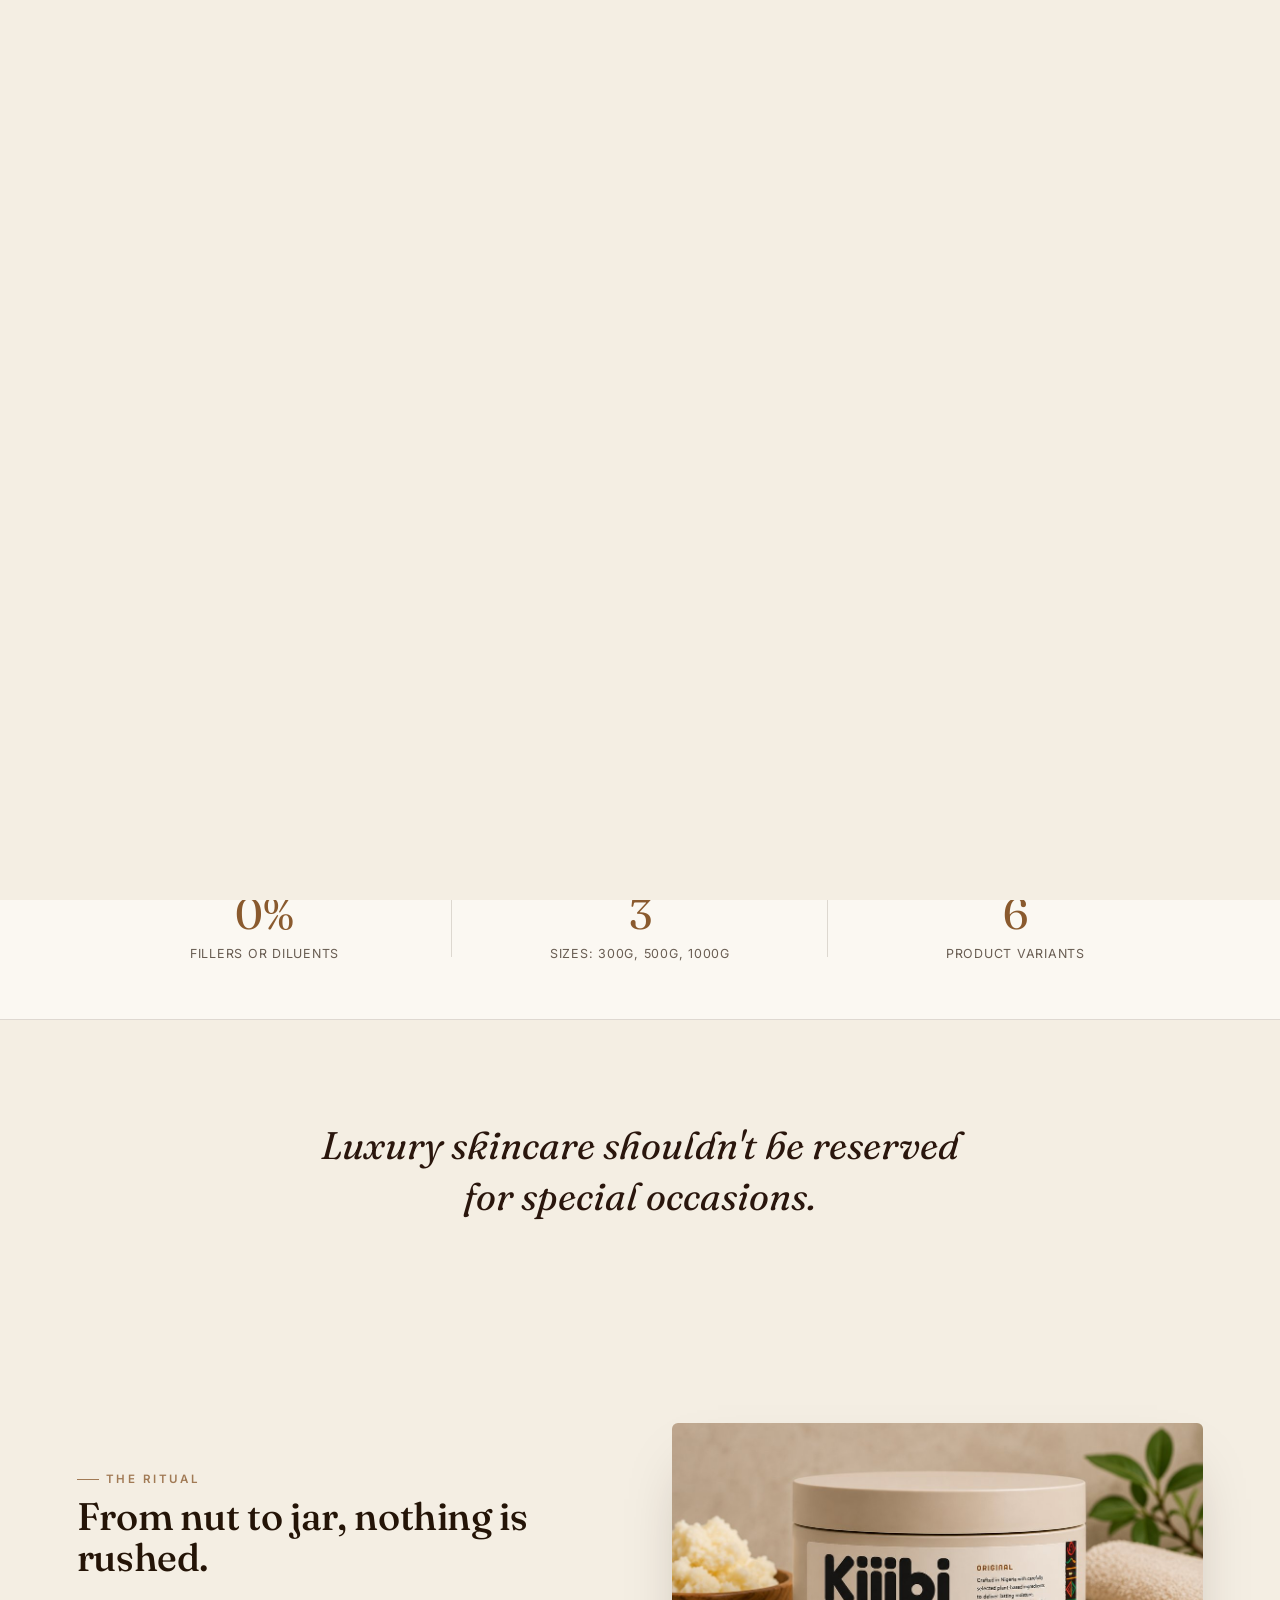
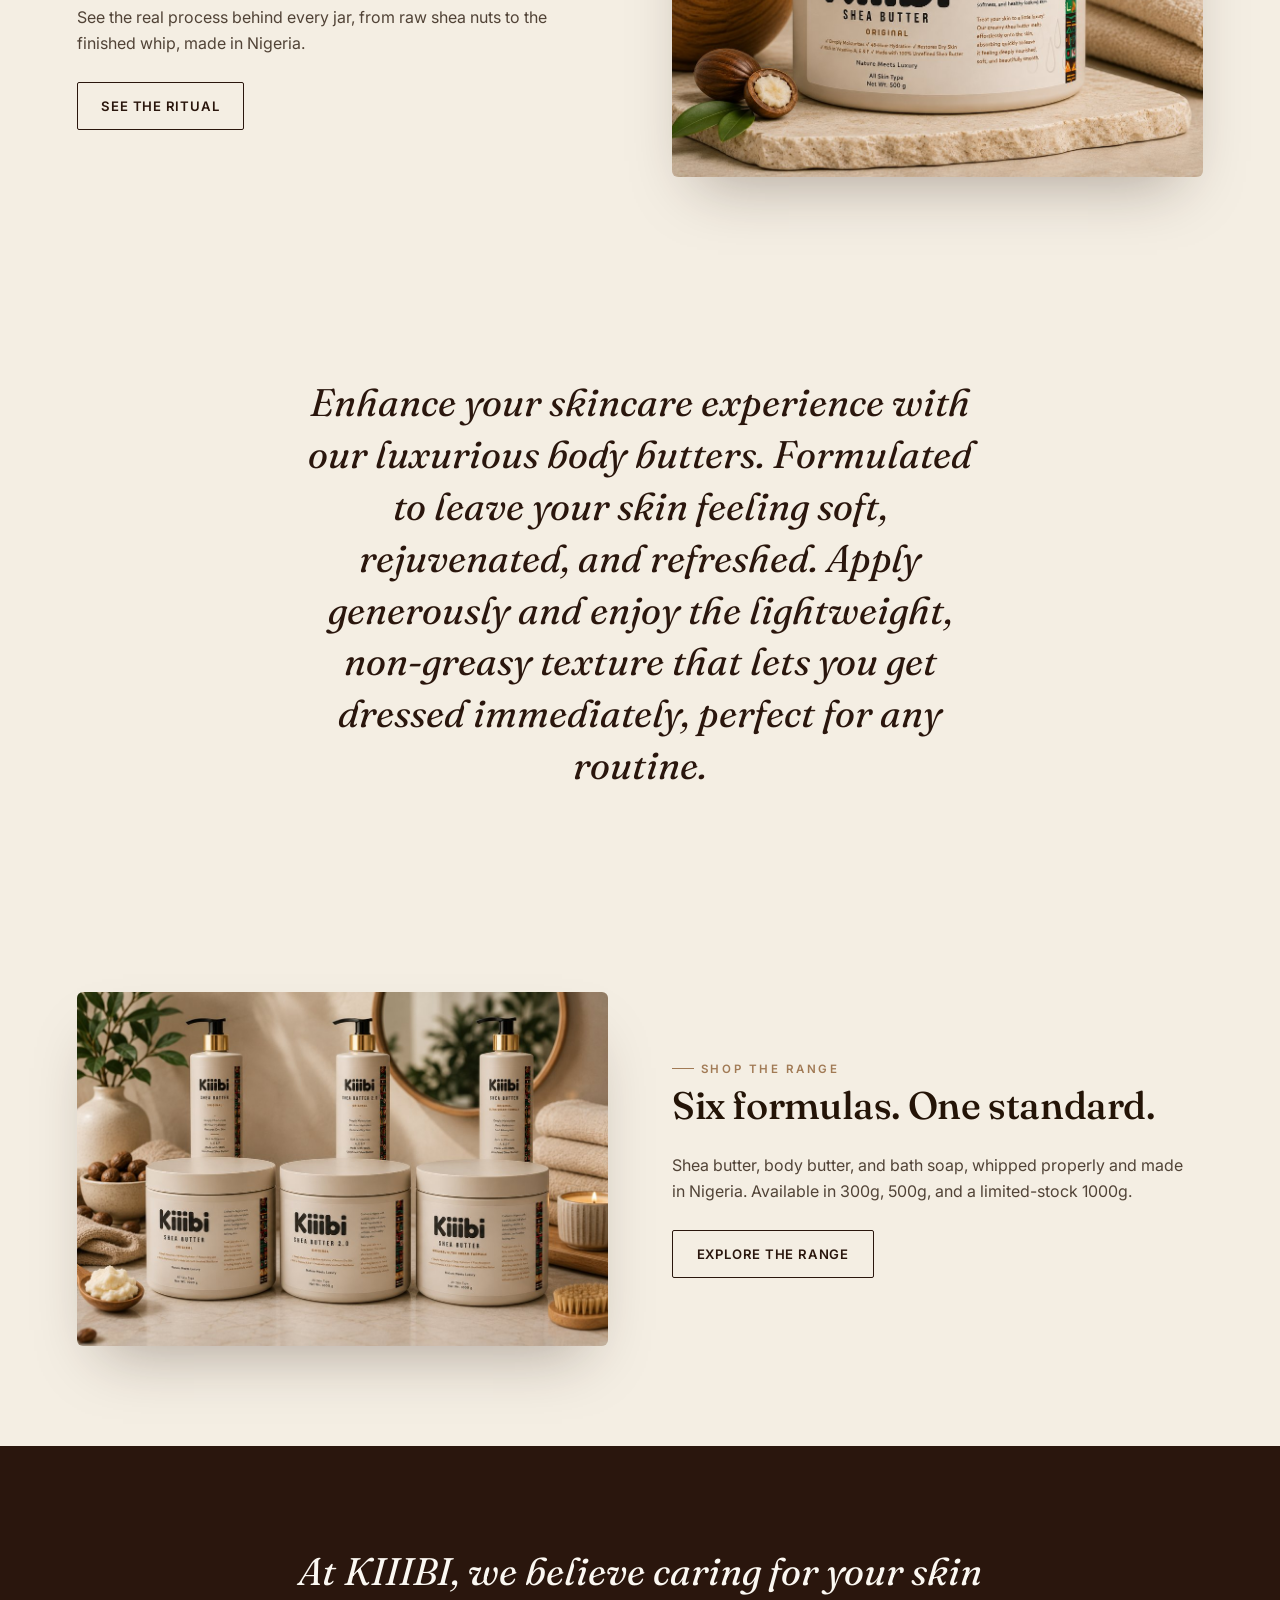
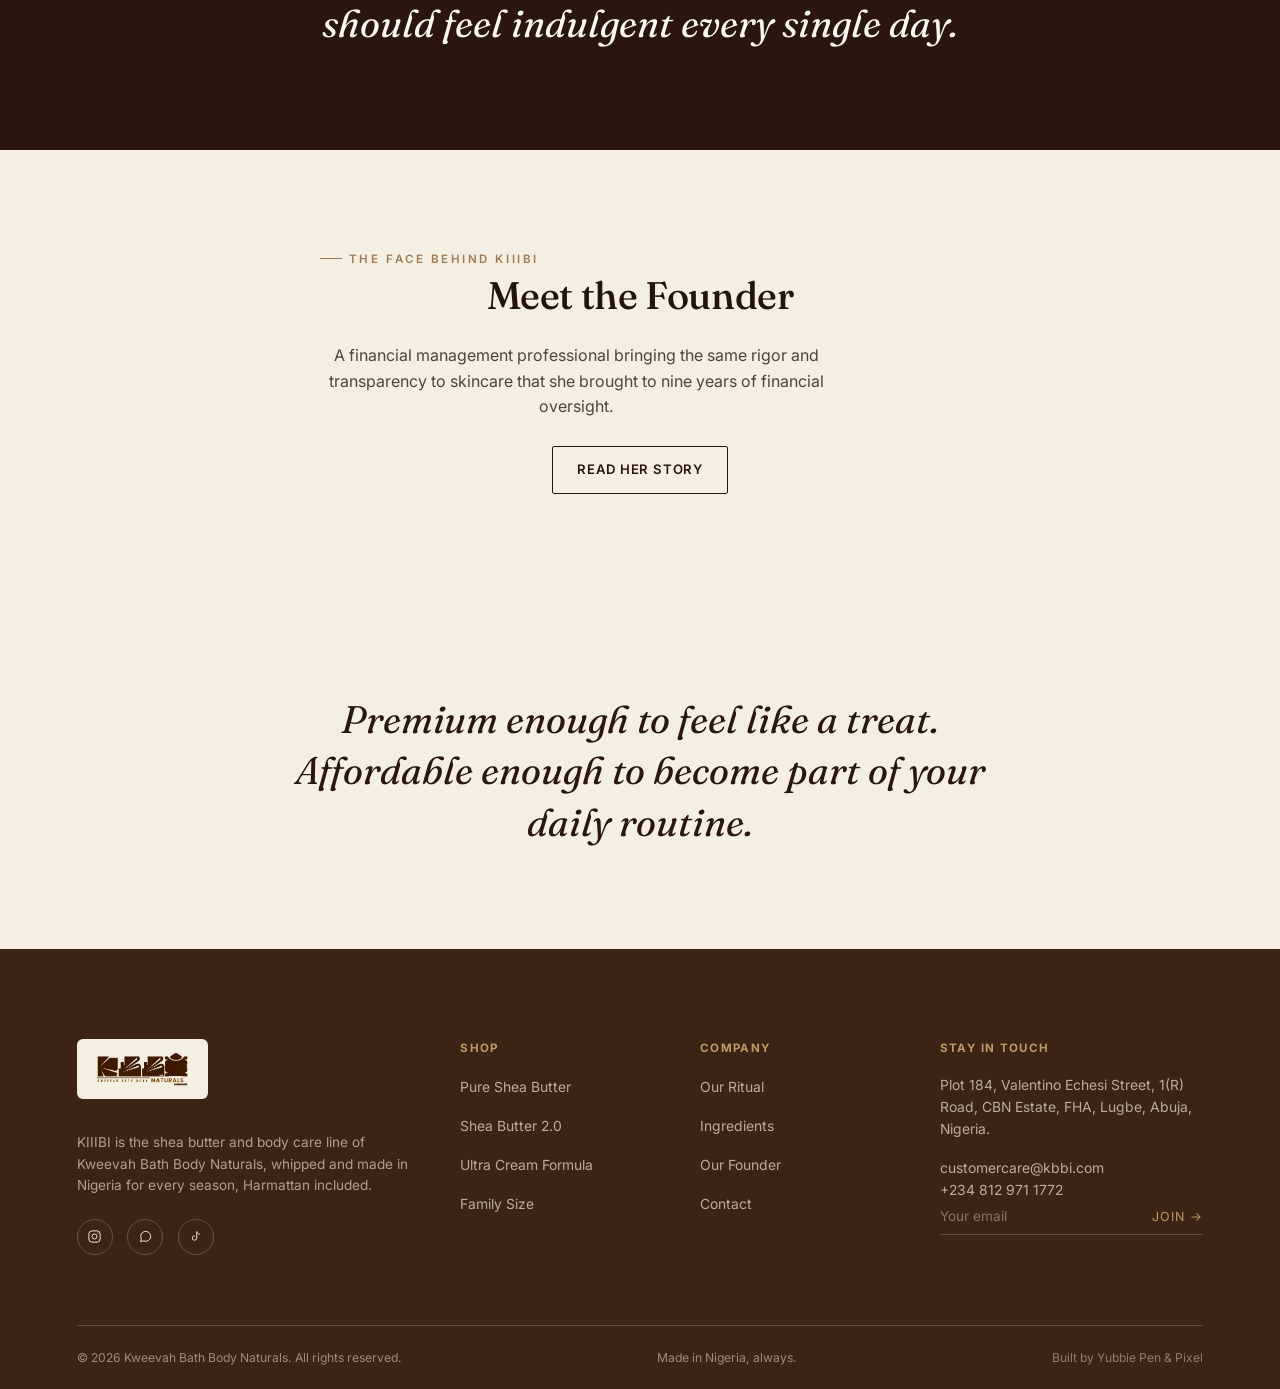
==== index.html @ 94a8538e "Restore original 6-page website" ====
<!DOCTYPE html>
<html lang="en">
<head>
<meta charset="UTF-8">
<meta name="viewport" content="width=device-width, initial-scale=1.0">
<title>KIIIBI: Whipped Shea Butter, Made in Nigeria | Kweevah Bath Body Naturals</title>
<meta name="description" content="KIIIBI by Kweevah Bath Body Naturals: whipped shea butter and body care made in Nigeria, for every season, Harmattan included.">
<link rel="icon" type="image/png" href="[data-uri]">
<link href="https://fonts.googleapis.com" rel="preconnect"/>
<link crossorigin="" href="https://fonts.gstatic.com" rel="preconnect"/>
<link href="https://fonts.googleapis.com/css2?family=Fraunces:ital,opsz,wght@0,9..144,300;0,9..144,400;0,9..144,500;0,9..144,600;0,9..144,700;1,9..144,400;1,9..144,500&amp;family=Inter:wght@400;500;600;700&amp;display=swap" rel="stylesheet"/>
<style>
  :root{
    --bone:#F4EEE3;
    --bone-2:#EAE1D0;
    --paper:#FBF8F2;
    --umber:#2A160D;
    --umber-2:#3B2416;
    --ink:#241407;
    --amber:#A5713D;
    --amber-deep:#8A5A2E;
    --moss:#5C6A48;
    --brass:#BE9A62;
    --line: rgba(42,22,13,0.14);
    --line-light: rgba(244,238,227,0.22);
    --shadow: 0 30px 60px -25px rgba(42,22,13,0.35);
    --radius: 2px;
  }

  *{margin:0;padding:0;box-sizing:border-box;}

  html{scroll-behavior:smooth;}
  @media (prefers-reduced-motion: reduce){
    html{scroll-behavior:auto;}
    *{animation-duration:0.001ms !important; transition-duration:0.001ms !important;}
  }

  body{
    background:var(--bone);
    color:var(--ink);
    font-family:'Inter',sans-serif;
    font-size:16px;
    line-height:1.6;
    -webkit-font-smoothing:antialiased;
    overflow-x:hidden;
  }

  img{max-width:100%;display:block;}
  a{color:inherit;text-decoration:none;}
  ul{list-style:none;}
  button{font-family:inherit;}

  .wrap{
    max-width:1280px;
    margin:0 auto;
    padding:0 6vw;
  }

  h1,h2,h3,h4{
    font-family:'Fraunces',serif;
    font-weight:500;
    letter-spacing:-0.01em;
    line-height:1.08;
  }

  .em{font-style:italic;font-weight:400;color:var(--amber-deep);}

  .eyebrow{
    font-family:'Inter',sans-serif;
    font-size:0.72rem;
    font-weight:600;
    letter-spacing:0.22em;
    text-transform:uppercase;
    color:var(--amber-deep);
    display:flex;
    align-items:center;
    gap:0.6em;
  }
  .eyebrow::before{
    content:'';
    width:22px;height:1px;
    background:var(--amber-deep);
    display:inline-block;
  }

  .btn{
    display:inline-flex;
    align-items:center;
    gap:0.55em;
    padding:0.95em 1.8em;
    font-size:0.82rem;
    font-weight:600;
    letter-spacing:0.06em;
    text-transform:uppercase;
    border-radius:var(--radius);
    border:1px solid transparent;
    cursor:pointer;
    transition:transform .35s cubic-bezier(.2,.8,.2,1), background .3s ease, color .3s ease, border-color .3s ease;
  }
  .btn-primary{background:var(--umber);color:var(--paper);}
  .btn-primary:hover{background:var(--amber-deep); transform:translateY(-2px);}
  .btn-ghost{border-color:var(--umber); color:var(--umber);}
  .btn-ghost:hover{background:var(--umber); color:var(--paper); transform:translateY(-2px);}
  .btn-light{border-color:var(--line-light); color:var(--paper);}
  .btn-light:hover{background:var(--paper); color:var(--umber); transform:translateY(-2px);}

  /* ---------- NAV ---------- */
  header.site{
    position:fixed; top:0; left:0; right:0; z-index:100;
    background:rgba(244,238,227,0.86);
    backdrop-filter:blur(10px);
    border-bottom:1px solid var(--line);
    transition:transform .4s ease;
  }
  header.site .wrap{
    display:flex; align-items:center; justify-content:space-between;
    height:82px;
  }
  .brandmark{display:flex; align-items:center; gap:0.7em;}
  .brandmark img{height:46px; width:auto;}
  nav.primary{display:flex; align-items:center; gap:2.6em;}
  nav.primary a{
    font-size:0.82rem; font-weight:500; letter-spacing:0.03em; position:relative;
  }
  nav.primary a::after{
    content:''; position:absolute; left:0; bottom:-6px; width:0; height:1px; background:var(--umber);
    transition:width .3s ease;
  }
  nav.primary a:hover::after{width:100%;}
  .nav-actions{display:flex; align-items:center; gap:1em;}
  .nav-toggle{display:none;}

  @media (max-width:900px){
    nav.primary{
      position:fixed; top:82px; left:0; right:0; bottom:0; height:calc(100vh - 82px);
      background:var(--bone); flex-direction:column;
      justify-content:center; gap:2em; transform:translateY(-110%); transition:transform .4s ease; z-index:90;
    }
    nav.primary.open{transform:translateY(0);}
    nav.primary a{font-size:1.4rem; font-family:'Fraunces',serif;}
    .nav-toggle{
      display:flex; flex-direction:column; gap:5px; background:none; border:none; cursor:pointer; z-index:110; padding:6px;
    }
    .nav-toggle span{width:22px; height:1px; background:var(--umber); display:block;}
    .nav-actions .btn{display:none;}
  }

  /* ---------- HERO ---------- */
  .hero{
    position:relative;
    padding:190px 0 100px;
    overflow:hidden;
  }
  .hero .wrap{
    display:grid; grid-template-columns:1.05fr 0.95fr; gap:4vw; align-items:center;
  }
  .hero-blob{
    position:absolute; top:-10%; right:-8%; width:620px; height:620px;
    background:radial-gradient(circle at 35% 35%, var(--bone-2), transparent 70%);
    border-radius:44% 56% 61% 39% / 42% 47% 53% 58%;
    z-index:0;
    opacity:0.9;
  }
  .hero-copy{position:relative; z-index:2;}
  .hero-copy h1{
    font-size:clamp(2.6rem, 4.6vw, 4.1rem);
    margin:0.5em 0 0.5em;
  }
  .hero-copy p.lead{
    max-width:34em; font-size:1.08rem; color:var(--ink); opacity:0.82; margin-bottom:2.1em;
  }
  .hero-actions{display:flex; gap:1em; flex-wrap:wrap; margin-bottom:2.6em;}
  .hero-stats{
    display:flex; gap:2.4em; flex-wrap:wrap; padding-top:1.8em; border-top:1px solid var(--line);
  }
  .hero-stats div{font-size:0.76rem; letter-spacing:0.04em; opacity:0.75; display:flex; align-items:center; gap:0.55em;}
  .hero-stats span.dot{width:5px; height:5px; border-radius:50%; background:var(--moss); display:inline-block;}

  .hero-visual{position:relative; z-index:2;}
  .hero-visual .frame{
    position:relative; border-radius:6px; overflow:hidden;
    box-shadow:var(--shadow);
    transform:rotate(1.4deg);
    background:var(--bone-2);
    transition:transform .5s cubic-bezier(.2,.8,.2,1);
  }
  .hero-visual .frame:hover{transform:rotate(0deg) scale(1.015);}
  .hero-visual .frame img{width:100%; height:auto; display:block;}
  .hero-visual .float-tag{
    position:absolute; bottom:-26px; left:-26px; background:var(--umber); color:var(--paper);
    padding:1.1em 1.3em; border-radius:4px; box-shadow:var(--shadow); max-width:220px;
    font-size:0.78rem; line-height:1.5;
  }
  .hero-visual .float-tag strong{display:block; font-family:'Fraunces',serif; font-size:1.5rem; font-weight:500; margin-bottom:0.1em;}

  @media (max-width:900px){
    .hero .wrap{grid-template-columns:1fr; gap:3.5em;}
    .hero{padding:150px 0 70px;}
    .hero-visual{max-width:340px; margin:0 auto;}
    .hero-visual .float-tag{left:0; bottom:-20px;}
  }

  /* ---------- MARQUEE ---------- */
  .marquee{
    background:var(--umber); color:var(--bone-2); overflow:hidden; white-space:nowrap;
    border-top:1px solid var(--line-light); border-bottom:1px solid var(--line-light);
  }
  .marquee-track{display:inline-flex; animation:scroll 32s linear infinite;}
  .marquee-track span{
    padding:0.9em 2.4em; font-family:'Fraunces',serif; font-style:italic; font-size:1rem; letter-spacing:0.02em; opacity:0.9;
    display:inline-flex; align-items:center; gap:2.4em;
  }
  .marquee-track span::after{content:'✦'; font-style:normal; font-size:0.7rem; color:var(--brass); margin-left:2.4em;}
  @keyframes scroll{ from{transform:translateX(0);} to{transform:translateX(-50%);} }

  /* ---------- STATS BAND ---------- */
  .stats-band{background:var(--paper); border-bottom:1px solid var(--line);}
  .stats-band .wrap{
    display:grid; grid-template-columns:repeat(3,1fr); padding:3.4em 6vw;
  }
  .stat{text-align:center; padding:0 1em; position:relative;}
  .stat:not(:last-child)::after{
    content:''; position:absolute; right:0; top:10%; height:80%; width:1px; background:var(--line);
  }
  .stat .num{
    font-family:'Fraunces',serif; font-size:clamp(2rem,3.4vw,2.9rem); color:var(--amber-deep); display:block; line-height:1;
  }
  .stat .label{font-size:0.78rem; letter-spacing:0.06em; text-transform:uppercase; opacity:0.68; margin-top:0.7em; display:block;}
  @media (max-width:700px){
    .stats-band .wrap{grid-template-columns:1fr; gap:1.8em;}
    .stat:not(:last-child)::after{display:none;}
  }

  /* ---------- SECTION GENERIC ---------- */
  section{padding:120px 0;}
  .section-head{max-width:640px; margin-bottom:4.2em;}
  .section-head h2{font-size:clamp(2rem, 3.4vw, 2.9rem); margin-top:0.5em;}
  .section-head p{margin-top:1.1em; opacity:0.78; font-size:1.02rem; max-width:36em;}
  .section-head.center{margin-left:auto; margin-right:auto; text-align:center;}
  .section-head.center .eyebrow{justify-content:center;}
  .section-head.center .eyebrow::before{display:none;}

  /* ---------- PROCESS / SIGNATURE ---------- */
  .process{background:var(--paper); position:relative;}
  .process-sticky-wrap{position:relative;}
  .process-progress{
    position:relative; height:2px; background:var(--line); margin:0 0 5.5em; border-radius:2px; overflow:visible;
  }
  .process-progress-fill{
    position:absolute; top:0; left:0; height:100%; width:0%; background:var(--amber-deep); border-radius:2px;
    transition:width .1s linear;
  }
  .process-grid{
    display:grid; grid-template-columns:repeat(5,1fr); gap:1.6em; position:relative;
  }
  .stage{
    opacity:0.32; transition:opacity .5s ease, transform .5s ease; transform:translateY(6px);
  }
  .stage.active{opacity:1; transform:translateY(0);}
  .stage .node{
    width:44px; height:44px; border-radius:50%; border:1px solid var(--line);
    display:flex; align-items:center; justify-content:center; margin-bottom:1.4em;
    background:var(--bone); position:relative; transition:border-color .5s ease, background .5s ease;
  }
  .stage.active .node{border-color:var(--amber-deep); background:var(--umber);}
  .stage .node svg{width:20px; height:20px; stroke:var(--umber); transition:stroke .5s ease;}
  .stage.active .node svg{stroke:var(--bone-2);}
  .stage .num{font-size:0.68rem; letter-spacing:0.14em; color:var(--amber-deep); font-weight:600; display:block; margin-bottom:0.6em;}
  .stage h4{font-size:1.15rem; font-weight:500; margin-bottom:0.5em;}
  .stage p{font-size:0.87rem; opacity:0.72; line-height:1.55;}

  @media (max-width:900px){
    .process-grid{grid-template-columns:1fr; gap:2.6em;}
    .stage{opacity:1; transform:none;}
    .stage .node{border-color:var(--amber-deep); background:var(--umber);}
    .stage .node svg{stroke:var(--bone-2);}
  }

  /* ---------- PRODUCTS ---------- */
  .products{background:var(--bone);}
  .product-grid{
    display:grid; grid-template-columns:repeat(4, minmax(0, 1fr)); gap:1.6px; background:var(--line);
    border:1px solid var(--line);
  }
  .product-card{
    background:var(--paper); padding:2.6em 2.2em 2.4em; display:flex; flex-direction:column;
    perspective:900px; min-width:0; overflow:hidden;
  }
  .product-card .thumb{
    aspect-ratio:1/1; display:flex; align-items:center; justify-content:center; margin-bottom:1.8em;
    background:var(--bone-2); border-radius:4px; overflow:hidden; position:relative; width:100%; min-width:0;
    transition:transform .25s ease-out; transform-style:preserve-3d; will-change:transform;
  }
  .product-card .thumb img{max-width:78%; max-height:78%; width:auto; height:auto; object-fit:contain; transition:transform .5s cubic-bezier(.2,.8,.2,1);}
  .product-card:hover .thumb img{transform:scale(1.06);}
  .product-card .tag{
    font-size:0.66rem; letter-spacing:0.12em; text-transform:uppercase; color:var(--moss); font-weight:600; margin-bottom:0.7em;
  }
  .product-card h3{font-size:1.35rem; font-weight:500; margin-bottom:0.4em;}
  .product-card .desc{font-size:0.85rem; opacity:0.68; margin-bottom:1.6em; flex-grow:1;}
  .product-card .meta{
    display:flex; align-items:center; justify-content:space-between; padding-top:1.2em; border-top:1px solid var(--line); margin-bottom:1.4em; flex-wrap:wrap; gap:0.4em;
  }
  .product-card .meta .size{font-size:0.78rem; opacity:0.65;}
  .product-card .meta .price{font-family:'Fraunces',serif; font-size:1.02rem; color:var(--amber-deep);}
  .limited-tag{font-style:normal; color:var(--amber-deep); font-weight:600;}
  .product-card .order{
    text-align:center; font-size:0.72rem; font-weight:600; letter-spacing:0.08em; text-transform:uppercase;
    border:1px solid var(--umber); padding:0.9em; border-radius:2px; transition:all .3s ease;
  }
  .product-card .order:hover{background:var(--umber); color:var(--paper);}

  @media (max-width:900px){
    .product-grid{grid-template-columns:minmax(0,1fr) minmax(0,1fr);}
  }
  @media (max-width:560px){
    .product-grid{grid-template-columns:minmax(0,1fr);}
  }

  /* ---------- ETHOS ---------- */
  .ethos{background:var(--umber); color:var(--bone);}
  .ethos .wrap{display:block;}
  .ethos-copy-solo{max-width:900px; margin:0 auto;}
  .ethos-copy .section-head.center{max-width:640px;}
  .ethos-copy .eyebrow{color:var(--brass);}
  .ethos-copy .eyebrow::before{background:var(--brass);}
  .ethos-copy h2{color:var(--paper); margin:0.5em 0 0.9em; font-size:clamp(1.9rem,3vw,2.6rem);}
  .ethos-copy .section-head p{opacity:0.75; max-width:34em;}
  .ethos-list{display:grid; grid-template-columns:1fr 1fr; gap:2em 3em; margin-top:1em;}
  .ethos-item{display:flex; gap:1.1em; align-items:flex-start;}
  .ethos-item .mark{
    width:28px; height:28px; border:1px solid var(--brass); border-radius:50%; flex-shrink:0;
    display:flex; align-items:center; justify-content:center; margin-top:0.15em;
  }
  .ethos-item .mark svg{width:13px; height:13px; stroke:var(--brass);}
  .ethos-item h4{font-family:'Inter',sans-serif; font-weight:600; font-size:0.98rem; margin-bottom:0.25em; color:var(--paper);}
  .ethos-item p{font-size:0.87rem; opacity:0.68; max-width:32em;}

  @media (max-width:700px){
    .ethos-list{grid-template-columns:1fr;}
  }

  /* ---------- FOUNDER ---------- */
  .founder{background:var(--paper);}
  .founder .wrap{display:grid; grid-template-columns:0.8fr 1.2fr; gap:6vw; align-items:center;}
  .founder-visual{position:relative;}
  .founder-visual .photo-main{border-radius:6px; box-shadow:var(--shadow); overflow:hidden;}
  .founder-copy blockquote{
    font-family:'Fraunces',serif; font-style:italic; font-weight:400; font-size:clamp(1.3rem,2vw,1.7rem);
    color:var(--umber); margin:1.1em 0 1.6em; line-height:1.4; max-width:26em;
  }
  .founder-copy .sig{font-size:0.8rem; letter-spacing:0.04em; opacity:0.68; margin-bottom:1.6em;}
  .founder-copy .sig strong{display:block; font-family:'Fraunces',serif; font-size:1.05rem; font-style:normal; color:var(--ink); opacity:1; margin-bottom:0.15em;}
  .founder-copy > p.bio{opacity:0.78; max-width:36em; font-size:0.98rem;}

  @media (max-width:900px){
    .founder .wrap{grid-template-columns:1fr;}
    .founder-visual{max-width:340px; margin:0 auto 2.8em;}
  }

  /* ---------- RITUAL / LIFESTYLE BREAK ---------- */
  .lifestyle-break{
    position:relative; min-height:70vh; display:flex; align-items:flex-end; padding-bottom:5em;
    background-size:cover; background-position:center;
  }
  .lifestyle-break::before{
    content:''; position:absolute; inset:0; background:linear-gradient(0deg, rgba(20,10,4,0.82) 0%, rgba(20,10,4,0.1) 55%);
  }
  .lifestyle-break .wrap{position:relative; z-index:2;}
  .lifestyle-break blockquote{
    font-family:'Fraunces',serif; font-weight:400; font-style:italic; color:var(--paper);
    font-size:clamp(1.5rem, 2.6vw, 2.3rem); max-width:20em; line-height:1.3;
  }
  .lifestyle-break cite{
    display:block; margin-top:1.2em; font-style:normal; font-size:0.78rem; letter-spacing:0.1em;
    text-transform:uppercase; color:var(--bone-2); opacity:0.8;
  }

  /* ---------- REVIEWS CAROUSEL ---------- */
  .reviews{background:var(--bone-2); overflow:hidden;}
  .review-track-wrap{position:relative;}
  .review-track{
    display:flex; gap:1.6px; overflow-x:auto; scroll-snap-type:x mandatory; scrollbar-width:none;
    background:var(--line); border:1px solid var(--line); border-radius:4px;
  }
  .review-track::-webkit-scrollbar{display:none;}
  .review-card{
    background:var(--paper); padding:2.6em; flex:0 0 100%; scroll-snap-align:start;
  }
  @media (min-width:700px){ .review-card{flex:0 0 50%;} }
  .stars{color:var(--amber-deep); font-size:0.9rem; letter-spacing:0.15em; margin-bottom:1.2em;}
  .review-card p.quote{font-size:1.02rem; opacity:0.85; margin-bottom:1.8em; min-height:5.2em;}
  .review-card .who{font-size:0.85rem; font-weight:600; letter-spacing:0.03em;}
  .review-card .who span{display:block; font-weight:400; opacity:0.55; font-size:0.72rem; margin-top:0.15em; letter-spacing:0.08em; text-transform:uppercase;}
  .review-nav{display:flex; justify-content:center; gap:0.6em; margin-top:2.2em;}
  .review-nav button{
    width:8px; height:8px; border-radius:50%; border:none; background:var(--line); cursor:pointer; padding:0;
    transition:background .3s ease, transform .3s ease;
  }
  .review-nav button.active{background:var(--amber-deep); transform:scale(1.3);}

  /* ---------- JOURNAL / SOCIAL ---------- */
  .journal{background:var(--bone); text-align:center;}
  .journal-strip{
    display:grid; grid-template-columns:repeat(5,1fr); gap:0.8em; margin-top:3.5em;
  }
  .journal-strip a{
    display:block; aspect-ratio:1/1; overflow:hidden; border-radius:4px; position:relative;
  }
  .journal-strip img{width:100%; height:100%; object-fit:cover; transition:transform .5s ease;}
  .journal-strip a:hover img{transform:scale(1.08);}
  .journal-strip a::after{
    content:'↗'; position:absolute; top:10px; right:10px; color:#fff; font-size:0.85rem; opacity:0; transition:opacity .3s ease;
  }
  .journal-strip a:hover::after{opacity:1;}
  @media (max-width:700px){.journal-strip{grid-template-columns:repeat(3,1fr);}}

  /* ---------- CTA BAND ---------- */
  .cta-band{
    background:var(--umber); color:var(--paper); text-align:center; padding:100px 0;
  }
  .cta-band h2{font-size:clamp(2rem,4vw,3.1rem); max-width:16em; margin:0.5em auto 1em;}
  .cta-band p{opacity:0.72; max-width:30em; margin:0 auto 2.4em;}
  .cta-band .actions{display:flex; justify-content:center; gap:1em; flex-wrap:wrap;}
  .cta-band .direct-line{margin-top:2.4em; font-size:0.82rem; opacity:0.6;}
  .cta-band .direct-line a{text-decoration:underline; text-underline-offset:3px;}

  /* ---------- FOOTER ---------- */
  footer{background:var(--umber-2); color:var(--bone-2); padding-top:90px;}
  .footer-grid{
    display:grid; grid-template-columns:1.4fr 0.8fr 0.8fr 1.1fr; gap:3em; padding-bottom:70px; border-bottom:1px solid var(--line-light);
  }
  .footer-grid > *{min-width:0;}
  .footer-logo-plate{
    background:var(--bone); display:inline-block; padding:0.8em 1.2em; border-radius:6px; margin-bottom:1.6em; max-width:100%;
  }
  .footer-logo-plate img{height:34px; width:auto; display:block; max-width:100%;}
  .footer-brand p{font-size:0.85rem; opacity:0.65; max-width:26em; margin-bottom:1.6em;}
  .footer-social{display:flex; gap:0.9em;}
  .footer-social a{
    width:36px; height:36px; border:1px solid var(--line-light); border-radius:50%;
    display:flex; align-items:center; justify-content:center; transition:all .3s ease;
  }
  .footer-social a:hover{background:var(--brass); border-color:var(--brass);}
  .footer-social svg{width:15px; height:15px; stroke:var(--bone-2);}
  .footer-col h5{font-size:0.72rem; letter-spacing:0.12em; text-transform:uppercase; color:var(--brass); margin-bottom:1.4em;}
  .footer-col ul{display:flex; flex-direction:column; gap:0.85em;}
  .footer-col a{font-size:0.87rem; opacity:0.72; transition:opacity .3s ease;}
  .footer-col a:hover{opacity:1;}
  .footer-col p{font-size:0.87rem; opacity:0.72; margin-bottom:0.4em; word-break:break-word;}
  .footer-form{display:flex; margin-top:0.4em; border-bottom:1px solid var(--line-light); padding-bottom:0.6em;}
  .footer-form input{
    background:none; border:none; color:var(--bone-2); font-size:0.85rem; flex-grow:1; min-width:0; outline:none; font-family:'Inter',sans-serif;
  }
  .footer-form input::placeholder{color:rgba(244,238,227,0.4);}
  .footer-form button{background:none; border:none; color:var(--brass); font-size:0.78rem; letter-spacing:0.08em; text-transform:uppercase; cursor:pointer; flex-shrink:0;}
  .footer-bottom{
    display:flex; justify-content:space-between; align-items:center; padding:1.8em 0; font-size:0.76rem; opacity:0.55; flex-wrap:wrap; gap:1em;
  }
  .footer-bottom .credit-link{opacity:0.85; transition:opacity .3s ease;}
  .footer-bottom .credit-link:hover{opacity:1; text-decoration:underline; text-underline-offset:3px;}

  @media (max-width:900px){
    .footer-grid{grid-template-columns:minmax(0,1fr) minmax(0,1fr); row-gap:2.4em;}
    .footer-brand{grid-column:1/-1;}
  }

  .reveal{opacity:0; transform:translateY(24px); transition:opacity .8s ease, transform .8s ease;}
  .reveal.in{opacity:1; transform:translateY(0);}

  /* ---------- FLOATING WHATSAPP ---------- */
  .float-whatsapp{
    position:fixed; right:24px; bottom:24px; z-index:200;
    background:var(--umber); color:var(--paper); border-radius:40px;
    display:flex; align-items:center; gap:0.7em; padding:0.9em 1.3em 0.9em 1em;
    box-shadow:var(--shadow); font-size:0.8rem; font-weight:600; letter-spacing:0.02em;
    transform:translateY(0); transition:transform .3s ease, background .3s ease;
  }
  .float-whatsapp:hover{background:var(--amber-deep); transform:translateY(-3px);}
  .float-whatsapp svg{width:18px; height:18px; stroke:var(--paper); flex-shrink:0;}
  @media (max-width:560px){
    .float-whatsapp span.label{display:none;}
    .float-whatsapp{padding:0.9em; border-radius:50%;}
  }

  /* ---------- NAV ACTIVE STATE ---------- */
  nav.primary a.current{color:var(--amber-deep);}
  nav.primary a.current::after{width:100%;}

  /* ---------- INTRO SPLASH ---------- */
  body.splash-lock{overflow:hidden; height:100vh;}
  #introSplash{
    position:fixed; inset:0; z-index:500; background:var(--bone);
    display:flex; align-items:center; justify-content:center;
    transition:opacity 0.8s ease;
    cursor:pointer;
  }
  #introSplash.fade-out{opacity:0;}

  .splash-stage{
    position:absolute; inset:0; display:flex; align-items:center; justify-content:center;
    opacity:0; transition:opacity 0.6s ease; pointer-events:none;
  }
  .splash-stage.active{opacity:1;}

  .splash-stage-text .splash-mark{
    font-family:'Fraunces',serif; font-weight:500; color:var(--umber);
    font-size:clamp(2.6rem, 8vw, 5.5rem);
    letter-spacing:0.35em; padding-left:0.35em;
    display:flex;
  }
  .splash-letter{
    display:inline-block;
    opacity:0; transform:translateY(16px);
    transition:opacity .55s ease, transform .55s ease;
    transition-delay: calc(var(--i, 0) * 0.12s);
  }
  .splash-stage-text.active .splash-letter{
    opacity:1; transform:translateY(0);
  }

  .splash-stage-writeup{padding:8vw;}
  .writeup-line{
    position:absolute; inset:0; display:flex; align-items:center; justify-content:center;
    padding:0 8vw;
    opacity:0; transform:translateY(14px);
    transition:opacity 0.8s ease, transform 0.8s ease;
  }
  .writeup-line.active{opacity:1; transform:translateY(0);}
  .writeup-line p{
    max-width:32em; text-align:center;
    font-family:'Fraunces',serif; font-style:italic; font-weight:400; color:var(--umber);
    font-size:clamp(1.3rem, 2.6vw, 2rem); line-height:1.45;
  }
  @media (prefers-reduced-motion: reduce){
    .writeup-line{transition:none;}
  }

  @media (prefers-reduced-motion: reduce){
    .splash-letter{transition:none; opacity:1; transform:none;}
  }

  /* ---------- POP-UP-AND-GO MESSAGES ---------- */
  .pop-message{
    padding:100px 0; text-align:center;
  }
  .pop-message .wrap{
    opacity:0; transform:translateY(28px) scale(0.98);
    transition:opacity 0.8s ease, transform 0.8s ease;
  }
  .pop-message.in .wrap{opacity:1; transform:translateY(0) scale(1);}
  .pop-message p{
    font-family:'Fraunces',serif; font-style:italic; font-weight:400;
    font-size:clamp(1.5rem, 3vw, 2.4rem); color:var(--umber);
    max-width:18em; margin:0 auto; line-height:1.35;
  }
  .pop-message.on-dark{background:var(--umber);}
  .pop-message.on-dark p{color:var(--paper);}

  /* ---------- PAGE INTRO BLOCK (for inner pages) ---------- */
  .page-intro{padding:190px 0 70px; text-align:center;}
  .page-intro .eyebrow{justify-content:center;}
  .page-intro .eyebrow::before{display:none;}
  .page-intro h1{font-size:clamp(2.4rem, 4.4vw, 3.6rem); margin:0.5em auto 0.6em; max-width:16em;}
  .page-intro p.lead{max-width:34em; margin:0 auto; opacity:0.78; font-size:1.05rem;}

  /* ---------- HOME TEASER SECTIONS ---------- */
  .teaser{padding:100px 0;}
  .teaser .wrap{display:grid; grid-template-columns:1fr 1fr; gap:5vw; align-items:center;}
  .teaser-copy .eyebrow{margin-bottom:0.6em;}
  .teaser-copy h2{font-size:clamp(1.8rem, 3vw, 2.6rem); margin-bottom:0.7em;}
  .teaser-copy p{opacity:0.78; margin-bottom:1.6em; max-width:32em;}
  .teaser-visual img{border-radius:6px; box-shadow:var(--shadow); width:100%;}
  .teaser.reverse .wrap{grid-template-columns:1fr 1fr;}
  .teaser.reverse .teaser-visual{order:-1;}
  @media (max-width:900px){
    .teaser .wrap{grid-template-columns:1fr;}
    .teaser.reverse .teaser-visual{order:0;}
  }



  /* ---------- PLACEHOLDER BADGE ---------- */
  .placeholder-badge{
    display:inline-block; margin-left:0.7em;
    font-size:0.6rem; font-weight:600; letter-spacing:0.06em; text-transform:uppercase;
    color:var(--amber-deep); background:none; border:1px solid var(--amber-deep); border-radius:20px;
    padding:0.15em 0.65em; vertical-align:middle;
  }
  .modal-content .tag{display:flex; align-items:center; flex-wrap:wrap;}

  /* ---------- ROLLING LIFESTYLE GALLERY ---------- */
  .gallery-roll{background:var(--paper); padding:150px 0 60px; overflow:hidden; border-bottom:1px solid var(--line);}
  .gallery-roll-track{display:flex; gap:1.2em; animation:galleryScroll 38s linear infinite;}
  .gallery-roll:hover .gallery-roll-track{animation-play-state:paused;}
  .gallery-roll-track img{
    height:280px; width:auto; border-radius:6px; flex-shrink:0; box-shadow:var(--shadow); object-fit:cover;
  }
  @keyframes galleryScroll{ from{transform:translateX(0);} to{transform:translateX(-50%);} }
  @media (max-width:700px){
    .gallery-roll-track img{height:190px;}
  }


  /* ---------- PRODUCT READ MORE + MODAL ---------- */
  .product-card .read-more{
    text-align:center; font-size:0.72rem; font-weight:600; letter-spacing:0.08em; text-transform:uppercase;
    background:none; border:none; color:var(--amber-deep); padding:0.7em 0; cursor:pointer; margin-top:0.4em;
    border-bottom:1px solid transparent; transition:border-color .3s ease;
  }
  .product-card .read-more:hover{border-color:var(--amber-deep);}

  .modal-overlay{
    position:fixed; inset:0; z-index:300; background:rgba(20,10,4,0.55);
    display:flex; align-items:center; justify-content:center; padding:5vw;
    opacity:0; pointer-events:none; transition:opacity .35s ease;
  }
  .modal-overlay.open{opacity:1; pointer-events:auto;}
  .modal-box{
    background:var(--paper); max-width:920px; width:100%; max-height:86vh; overflow-y:auto;
    border-radius:8px; display:grid; grid-template-columns:0.9fr 1.1fr; position:relative;
    box-shadow:var(--shadow); transform:translateY(18px); transition:transform .35s ease;
  }
  .modal-overlay.open .modal-box{transform:translateY(0);}
  .modal-close{
    position:absolute; top:16px; right:18px; background:none; border:none; font-size:1.6rem; line-height:1;
    color:var(--umber); cursor:pointer; z-index:2;
  }
  .modal-img{background:var(--bone-2); display:flex; align-items:center; justify-content:center; padding:2em; position:relative;}
  .modal-img img{width:100%; height:auto; max-height:420px; object-fit:contain;}
  .modal-content{padding:2.6em 2.4em 2.4em;}
  .modal-content .tag{font-size:0.66rem; letter-spacing:0.12em; text-transform:uppercase; color:var(--moss); font-weight:600; margin-bottom:0.6em;}
  .modal-content h3{font-family:'Fraunces',serif; font-size:1.7rem; font-weight:500; margin-bottom:0.7em;}
  .modal-content p.desc{opacity:0.78; margin-bottom:1.4em; font-size:0.95rem;}
  .modal-content ul.benefits{margin-bottom:1.4em;}
  .modal-content ul.benefits li{
    font-size:0.85rem; opacity:0.8; padding-left:1.4em; position:relative; margin-bottom:0.5em;
  }
  .modal-content ul.benefits li::before{
    content:'✓'; position:absolute; left:0; color:var(--amber-deep); font-weight:700;
  }
  .modal-content p.ingredients{font-size:0.78rem; opacity:0.62; margin-bottom:1.8em; padding-top:1.2em; border-top:1px solid var(--line);}
  .modal-actions{display:flex; align-items:center; justify-content:space-between; flex-wrap:wrap; gap:1em;}
  .modal-actions .sizes{font-size:0.82rem; opacity:0.7;}

  @media (max-width:700px){
    .modal-box{grid-template-columns:1fr; max-height:90vh;}
    .modal-img img{max-height:260px;}
  }

</style>

</head>
<body>
<div id="introSplash">
<div class="splash-stage splash-stage-text"><span class="splash-mark"><span class="splash-letter">K</span><span class="splash-letter">i</span><span class="splash-letter">i</span><span class="splash-letter">i</span><span class="splash-letter">b</span><span class="splash-letter">i</span></span></div>
<div class="splash-stage splash-stage-writeup">
<div class="writeup-line writeup-line-1"><p>Enhance your skincare experience with our luxurious body butters.</p></div>
<div class="writeup-line writeup-line-2"><p>It's formulated to leave your skin feeling soft, rejuvenated, and refreshed.</p></div>
</div>
</div>
<header class="site">
<div class="wrap">
<a class="brandmark" href="index.html">
<img alt="Kweevah Bath Body Naturals" src="[data-uri]"/>
</a>
<nav class="primary" id="primaryNav">
<a href="index.html" data-page="index">Home</a>
<a href="products.html" data-page="products">Shop</a>
<a href="ritual.html" data-page="ritual">Our Ritual</a>
<a href="about.html" data-page="about">About</a>
<a href="lifestyle.html" data-page="lifestyle">Lifestyle</a>
<a href="contact.html" data-page="contact">Contact</a>
</nav>
<div class="nav-actions">
<a class="btn btn-ghost" href="products.html">Shop Now</a>
<button aria-label="Toggle menu" class="nav-toggle" id="navToggle">
<span></span><span></span><span></span>
</button>
</div>
</div>
</header>
<main id="top">
<section class="hero">
<div class="hero-blob"></div>
<div class="wrap">
<div class="hero-copy">
<p class="eyebrow">Whipped in Nigeria</p>
<h1>Shea butter <span class="em">whipped</span>, not watered down.</h1>
<p class="lead">KIIIBI is shea butter and body care made properly: real shea, whipped and cured with care, no fillers, no shortcuts. Made in Nigeria for every season, Harmattan included.</p>
<div class="hero-actions">
<a class="btn btn-primary" href="#range">Shop the Range</a>
<a class="btn btn-ghost" href="#ritual">See the Ritual</a>
</div>
<div class="hero-stats">
<div><span class="dot"></span>100% shea butter base</div>
<div><span class="dot"></span>Cruelty-free</div>
<div><span class="dot"></span>Made in Nigeria</div>
</div>
</div>
<div class="hero-visual">
<div class="frame">
<img alt="KIIIBI Original Pure Shea Butter, 500g jar" src="[data-uri]"/>
</div>
<div class="float-tag">
<strong>500g</strong>
          Original Pure Shea Butter, our founding formula
        </div>
</div>
</div>
</section>
<div class="marquee">
<div class="marquee-track">
<span>Whipped in Nigeria <span>Cruelty-Free</span> Made in Nigeria <span>Good for Every Season</span> No Fillers, Ever <span>Whipped in Nigeria</span> Cruelty-Free <span>Made in Nigeria</span> Good for Every Season <span>No Fillers, Ever</span></span>
</div>
</div>
<div class="stats-band">
<div class="wrap">
<div class="stat">
<span class="num" data-count="0" data-suffix="%">0%</span>
<span class="label">Fillers or Diluents</span>
</div>
<div class="stat">
<span class="num">3</span>
<span class="label">Sizes: 300g, 500g, 1000g</span>
</div>
<div class="stat">
<span class="num">6</span>
<span class="label">Product Variants</span>
</div>
</div>
</div>
<div class="pop-message">
<div class="wrap"><p>Luxury skincare shouldn't be reserved for special occasions.</p></div>
</div>
<section class="teaser">
<div class="wrap">
<div class="teaser-copy reveal">
<p class="eyebrow">The Ritual</p>
<h2>From nut to jar, nothing is rushed.</h2>
<p>See the real process behind every jar, from raw shea nuts to the finished whip, made in Nigeria.</p>
<a class="btn btn-ghost" href="ritual.html">See the Ritual</a>
</div>
<div class="teaser-visual reveal">
<img alt="KIIIBI shea butter jar" src="[data-uri]">
</div>
</div>
</section>
<div class="pop-message">
<div class="wrap"><p>Enhance your skincare experience with our luxurious body butters. Formulated to leave your skin feeling soft, rejuvenated, and refreshed. Apply generously and enjoy the lightweight, non-greasy texture that lets you get dressed immediately, perfect for any routine.</p></div>
</div>
<section class="teaser reverse">
<div class="wrap">
<div class="teaser-visual reveal">
<img alt="KIIIBI product range" src="[data-uri]">
</div>
<div class="teaser-copy reveal">
<p class="eyebrow">Shop the Range</p>
<h2>Six formulas. One standard.</h2>
<p>Shea butter, body butter, and bath soap, whipped properly and made in Nigeria. Available in 300g, 500g, and a limited-stock 1000g.</p>
<a class="btn btn-ghost" href="products.html">Explore the Range</a>
</div>
</div>
</section>
<div class="pop-message on-dark">
<div class="wrap"><p>At KIIIBI, we believe caring for your skin should feel indulgent every single day.</p></div>
</div>
<section class="teaser">
<div class="teaser-copy reveal" style="max-width:640px; margin:0 auto; text-align:center;">
<p class="eyebrow">The Face Behind KIIIBI</p>
<h2>Meet the Founder</h2>
<p>A financial management professional bringing the same rigor and transparency to skincare that she brought to nine years of financial oversight.</p>
<a class="btn btn-ghost" href="about.html">Read Her Story</a>
</div>
</section>
<div class="pop-message">
<div class="wrap"><p>Premium enough to feel like a treat. Affordable enough to become part of your daily routine.</p></div>
</div>

</main>
<footer>
<div class="wrap">
<div class="footer-grid">
<div class="footer-brand">
<div class="footer-logo-plate"><img alt="Kweevah Bath Body Naturals" src="[data-uri]"/></div>
<p>KIIIBI is the shea butter and body care line of Kweevah Bath Body Naturals, whipped and made in Nigeria for every season, Harmattan included.</p>
<div class="footer-social">
<a aria-label="Instagram" href="#"><svg fill="none" stroke-width="1.6" viewbox="0 0 24 24"><rect height="18" rx="5" width="18" x="3" y="3"></rect><circle cx="12" cy="12" r="4"></circle><circle cx="17.5" cy="6.5" fill="currentColor" r="0.8" stroke="none"></circle></svg></a>
<a aria-label="WhatsApp" href="https://wa.me/2348129711772"><svg fill="none" stroke-width="1.6" viewbox="0 0 24 24"><path d="M4 20l1.4-4.2A8 8 0 1 1 9 19L4 20z"></path></svg></a>
<a aria-label="TikTok" href="#"><svg fill="none" stroke-width="1.6" viewbox="0 0 24 24"><path d="M14 4v10.5a3.5 3.5 0 1 1-3-3.46M14 4c.5 2.5 2 4 5 4.2"></path></svg></a>
</div>
</div>
<div class="footer-col">
<h5>Shop</h5>
<ul>
<li><a href="products.html">Pure Shea Butter</a></li>
<li><a href="products.html">Shea Butter 2.0</a></li>
<li><a href="products.html">Ultra Cream Formula</a></li>
<li><a href="products.html">Family Size</a></li>
</ul>
</div>
<div class="footer-col">
<h5>Company</h5>
<ul>
<li><a href="ritual.html">Our Ritual</a></li>
<li><a href="about.html">Ingredients</a></li>
<li><a href="about.html">Our Founder</a></li>
<li><a href="contact.html">Contact</a></li>
</ul>
</div>
<div class="footer-col">
<h5>Stay in Touch</h5>
<p>Plot 184, Valentino Echesi Street, 1(R) Road, CBN Estate, FHA, Lugbe, Abuja, Nigeria.</p>
<p style="margin-top:1.2em;">customercare@kbbi.com<br/>+234 812 971 1772</p>
<form class="footer-form" onsubmit="return false;">
<input placeholder="Your email" type="email"/>
<button type="submit">Join →</button>
</form>
</div>
</div>
<div class="footer-bottom">
<span>© 2026 Kweevah Bath Body Naturals. All rights reserved.</span>
<span>Made in Nigeria, always.</span>
<a class="credit-link" href="https://wa.me/2347032352158?text=Hi%20Yubbie%2C%20I%20saw%20the%20KIIIBI%20website%20and%20I%27d%20like%20to%20talk%20about%20a%20website%20too" target="_blank" rel="noopener">Built by Yubbie Pen &amp; Pixel</a>
</div>
</div>
</footer>
<a aria-label="Order on WhatsApp" class="float-whatsapp" href="https://wa.me/2348129711772?text=Hi%20KIIIBI!%20I%27d%20love%20to%20place%20an%20order%20%F0%9F%98%8A">
<svg fill="none" stroke-width="1.8" viewbox="0 0 24 24"><path d="M4 20l1.4-4.2A8 8 0 1 1 9 19L4 20z"></path></svg>
<span class="label">Order on WhatsApp</span>
</a>
<script>
  // Mobile nav toggle
  const navToggle = document.getElementById('navToggle');
  const primaryNav = document.getElementById('primaryNav');
  if (navToggle && primaryNav) {
    navToggle.addEventListener('click', () => primaryNav.classList.toggle('open'));
    primaryNav.querySelectorAll('a').forEach(a => a.addEventListener('click', () => primaryNav.classList.remove('open')));
  }

  // Highlight the current page in the nav
  (function(){
    const path = window.location.pathname.split('/').pop() || 'index.html';
    const current = path.replace('.html', '') || 'index';
    document.querySelectorAll('nav.primary a[data-page]').forEach(a => {
      if (a.getAttribute('data-page') === current) a.classList.add('current');
    });
  })();

  const prefersReducedMotion = window.matchMedia('(prefers-reduced-motion: reduce)').matches;

  // Reveal on scroll (fades in once, stays visible)
  const reveals = document.querySelectorAll('.reveal');
  if (reveals.length) {
    const revealObserver = new IntersectionObserver((entries) => {
      entries.forEach(e => { if (e.isIntersecting) e.target.classList.add('in'); });
    }, { threshold: 0.15 });
    reveals.forEach(el => revealObserver.observe(el));
  }

  // Pop-up-and-go messages: fade in on entering view, fade out on leaving
  const popMessages = document.querySelectorAll('.pop-message');
  if (popMessages.length) {
    const popObserver = new IntersectionObserver((entries) => {
      entries.forEach(e => { e.target.classList.toggle('in', e.isIntersecting); });
    }, { threshold: 0.4 });
    popMessages.forEach(el => popObserver.observe(el));
  }

  // Process signature: scroll-driven progress + stage activation (Ritual page only)
  const stages = document.querySelectorAll('[data-stage]');
  const progressFill = document.getElementById('progressFill');
  const processSection = document.getElementById('ritual-process');

  if (processSection && progressFill && stages.length) {
    function updateProcess(){
      const rect = processSection.getBoundingClientRect();
      const vh = window.innerHeight;
      const total = rect.height + vh * 0.5;
      const scrolled = vh - rect.top;
      let pct = Math.max(0, Math.min(1, scrolled / total));
      progressFill.style.width = (pct * 100) + '%';

      const activeCount = Math.round(pct * stages.length);
      stages.forEach((s, i) => {
        if (i < activeCount) s.classList.add('active');
        else s.classList.remove('active');
      });
    }

    if (!prefersReducedMotion && window.innerWidth > 900) {
      window.addEventListener('scroll', () => window.requestAnimationFrame(updateProcess));
      updateProcess();
    } else {
      stages.forEach(s => s.classList.add('active'));
      progressFill.style.width = '100%';
    }
  }

  // Header hide on scroll down, show on scroll up
  const siteHeader = document.querySelector('header.site');
  if (siteHeader) {
    let lastY = window.scrollY;
    window.addEventListener('scroll', () => {
      const y = window.scrollY;
      if (y > lastY && y > 140) siteHeader.style.transform = 'translateY(-100%)';
      else siteHeader.style.transform = 'translateY(0)';
      lastY = y;
    });
  }

  // Animated stat counters
  const counters = document.querySelectorAll('.stat .num[data-count]');
  if (counters.length) {
    const counterObserver = new IntersectionObserver((entries) => {
      entries.forEach(entry => {
        if (!entry.isIntersecting) return;
        const el = entry.target;
        const target = parseInt(el.getAttribute('data-count'), 10);
        const suffix = el.getAttribute('data-suffix') || '';
        if (prefersReducedMotion) { el.textContent = target + suffix; counterObserver.unobserve(el); return; }
        let start = null;
        const duration = 1200;
        function step(ts){
          if (!start) start = ts;
          const progress = Math.min((ts - start) / duration, 1);
          el.textContent = Math.round(progress * target) + suffix;
          if (progress < 1) requestAnimationFrame(step);
        }
        requestAnimationFrame(step);
        counterObserver.unobserve(el);
      });
    }, { threshold: 0.6 });
    counters.forEach(c => counterObserver.observe(c));
  }

  // Product card tilt on mousemove
  if (!prefersReducedMotion && window.matchMedia('(hover: hover)').matches) {
    document.querySelectorAll('.product-card .thumb').forEach(thumb => {
      thumb.addEventListener('mousemove', (e) => {
        const rect = thumb.getBoundingClientRect();
        const x = (e.clientX - rect.left) / rect.width - 0.5;
        const y = (e.clientY - rect.top) / rect.height - 0.5;
        thumb.style.transform = `rotateY(${x * 10}deg) rotateX(${-y * 10}deg)`;
      });
      thumb.addEventListener('mouseleave', () => { thumb.style.transform = 'rotateY(0) rotateX(0)'; });
    });
  }

  // Review carousel: dots + auto-advance (Lifestyle page only)
  const track = document.getElementById('reviewTrack');
  const navWrap = document.getElementById('reviewNav');
  if (track && navWrap) {
    const cards = track.querySelectorAll('.review-card');
    cards.forEach((_, i) => {
      const dot = document.createElement('button');
      if (i === 0) dot.classList.add('active');
      dot.addEventListener('click', () => {
        const card = cards[i];
        track.scrollTo({ left: card.offsetLeft - track.offsetLeft, behavior: 'smooth' });
      });
      navWrap.appendChild(dot);
    });
    const dots = navWrap.querySelectorAll('button');

    function updateActiveDot(){
      const scrollLeft = track.scrollLeft;
      let closest = 0, minDist = Infinity;
      cards.forEach((card, i) => {
        const dist = Math.abs(card.offsetLeft - track.offsetLeft - scrollLeft);
        if (dist < minDist){ minDist = dist; closest = i; }
      });
      dots.forEach((d, i) => d.classList.toggle('active', i === closest));
      return closest;
    }
    track.addEventListener('scroll', () => window.requestAnimationFrame(updateActiveDot));

    if (!prefersReducedMotion) {
      let autoTimer = setInterval(() => {
        const current = updateActiveDot();
        const next = (current + 1) % cards.length;
        track.scrollTo({ left: cards[next].offsetLeft - track.offsetLeft, behavior: 'smooth' });
      }, 6000);
      track.addEventListener('mouseenter', () => clearInterval(autoTimer));
      track.addEventListener('touchstart', () => clearInterval(autoTimer));
    }
  }

  // Intro splash (Home page only): KIIIBI letters reveal one by one, then one lifestyle photo holds, then fades to reveal the page
  const splash = document.getElementById('introSplash');
  if (splash) {
    const alreadySeen = sessionStorage.getItem('kiiibiSplashSeen');
    if (alreadySeen) {
      splash.remove();
      document.body.classList.remove('splash-lock');
    } else {
      document.body.classList.add('splash-lock');
      sessionStorage.setItem('kiiibiSplashSeen', '1');

      const textStage = splash.querySelector('.splash-stage-text');
      const writeupStage = splash.querySelector('.splash-stage-writeup');
      const line1 = splash.querySelector('.writeup-line-1');
      const line2 = splash.querySelector('.writeup-line-2');
      const letters = splash.querySelectorAll('.splash-letter');
      letters.forEach((l, i) => { l.style.setProperty('--i', i); });

      let finished = false;
      function finishSplash(){
        if (finished) return;
        finished = true;
        splash.classList.add('fade-out');
        setTimeout(() => {
          splash.remove();
          document.body.classList.remove('splash-lock');
        }, 700);
      }

      // Click anywhere on the splash to skip straight to the site
      splash.addEventListener('click', finishSplash);

      const lineHold = 3500;

      if (prefersReducedMotion) {
        textStage.classList.add('active');
        writeupStage.classList.add('active');
        line1.classList.add('active');
        setTimeout(() => {
          line1.classList.remove('active');
          line2.classList.add('active');
        }, 600);
        setTimeout(finishSplash, 1400);
      } else {
        textStage.classList.add('active');
        const textHold = 900 + letters.length * 120 + 500;
        setTimeout(() => {
          textStage.classList.remove('active');
          setTimeout(() => {
            writeupStage.classList.add('active');
            line1.classList.add('active');
            setTimeout(() => {
              line1.classList.remove('active');
              line2.classList.add('active');
              setTimeout(finishSplash, lineHold);
            }, lineHold);
          }, 400);
        }, textHold);
      }
    }
  }
</script>


</body>
</html>
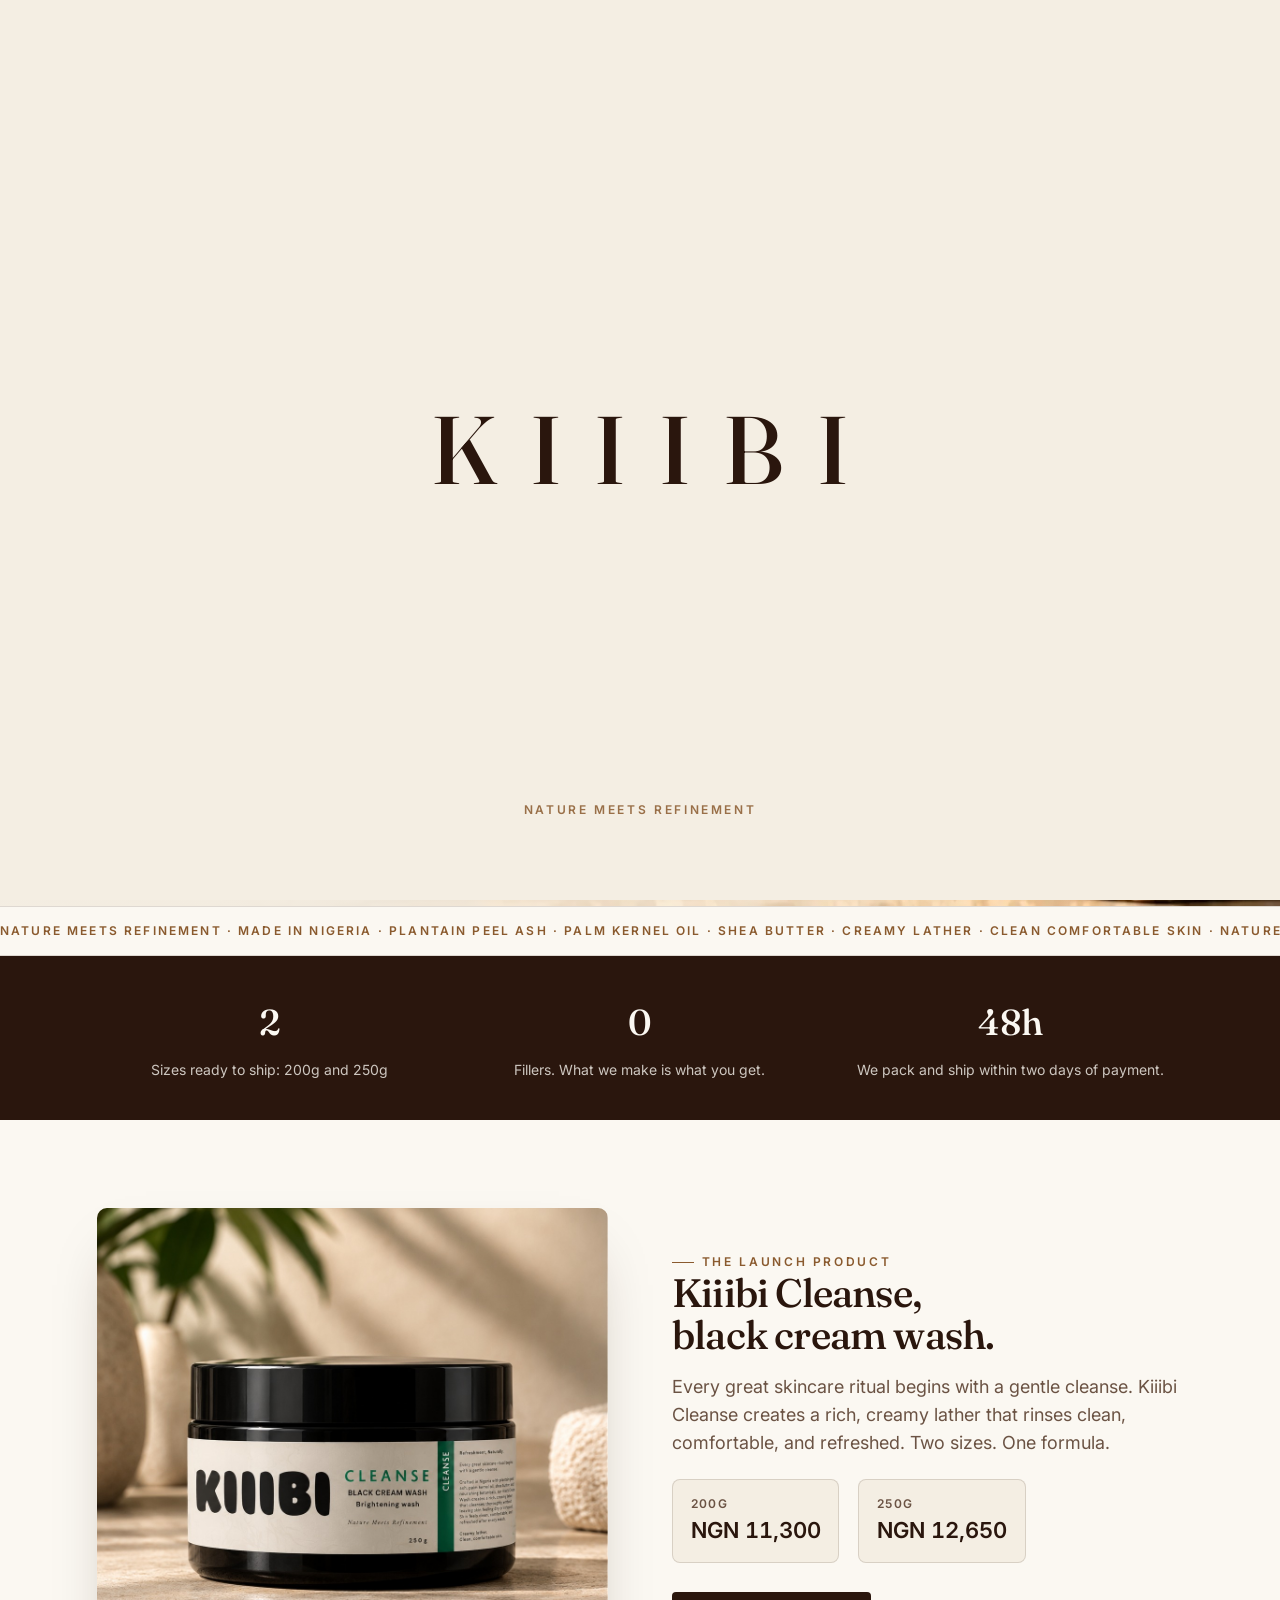
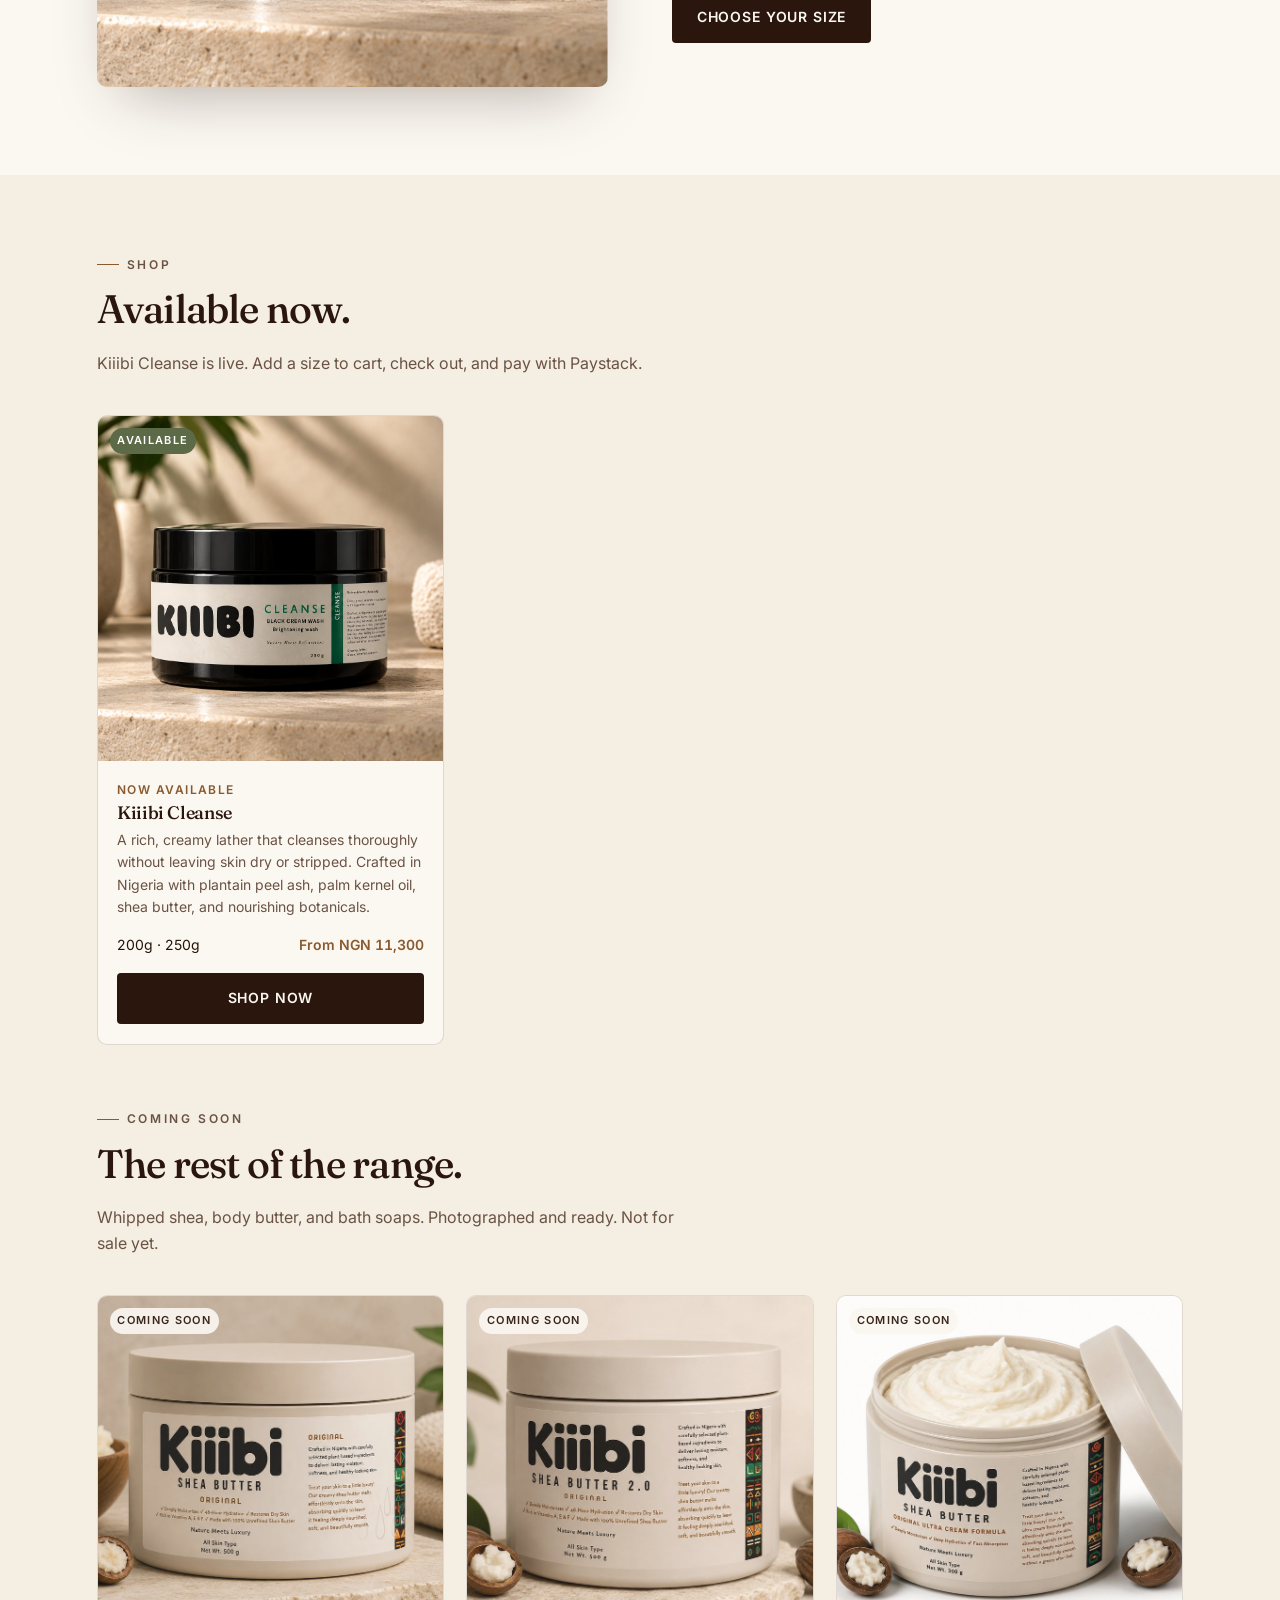
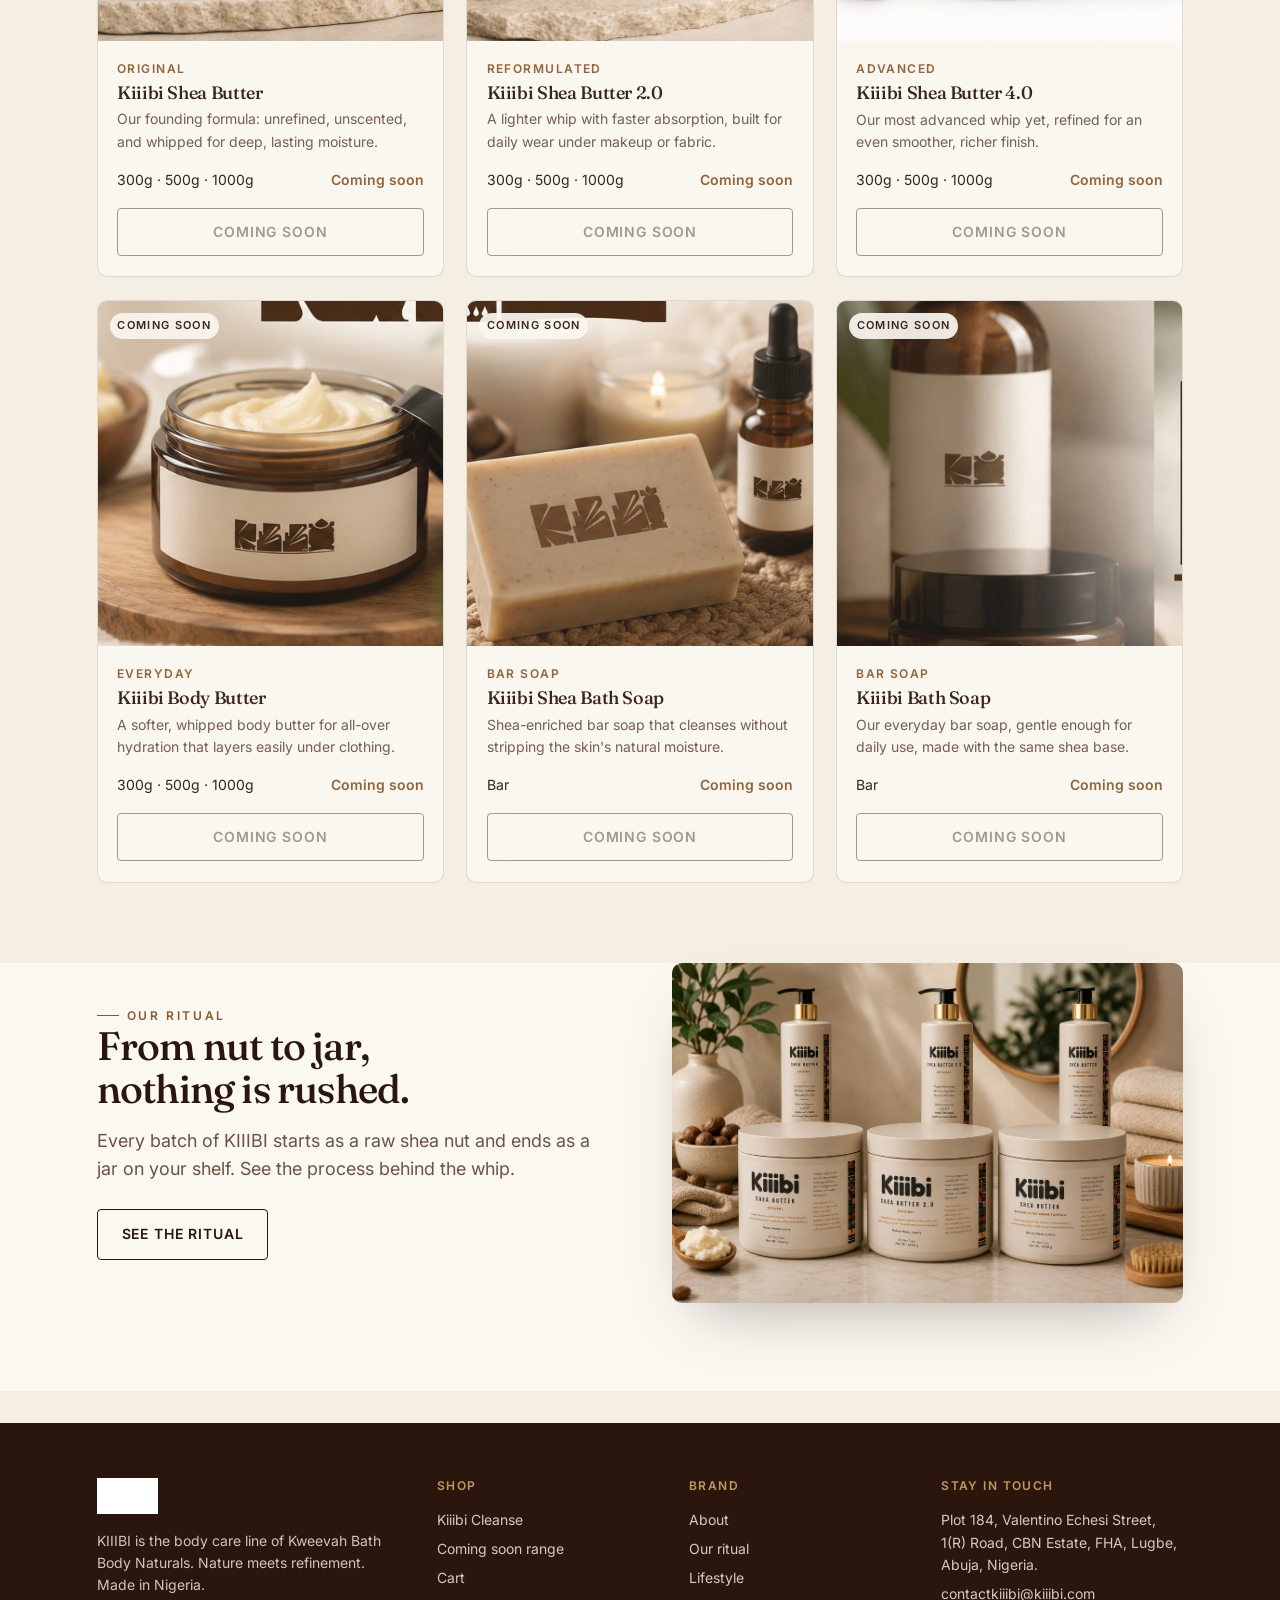
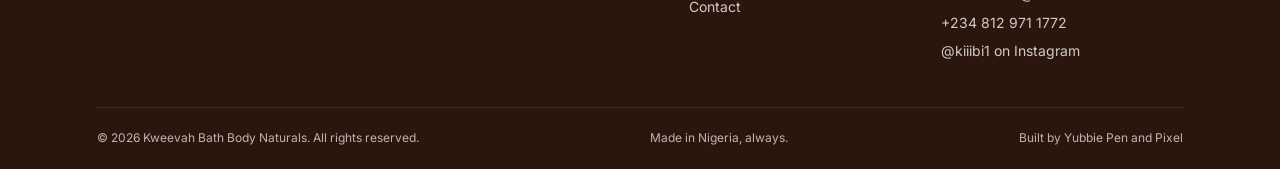
==== commit 33fec4ef: "Fix mobile nav, prices 11,300/12,650, typography, cache-busting" ====
--- a/index.html
+++ b/index.html
@@ -3,1052 +3,198 @@
 <head>
 <meta charset="UTF-8">
 <meta name="viewport" content="width=device-width, initial-scale=1.0">
-<title>KIIIBI: Whipped Shea Butter, Made in Nigeria | Kweevah Bath Body Naturals</title>
-<meta name="description" content="KIIIBI by Kweevah Bath Body Naturals: whipped shea butter and body care made in Nigeria, for every season, Harmattan included.">
-<link rel="icon" type="image/png" href="[data-uri]">
-<link href="https://fonts.googleapis.com" rel="preconnect"/>
-<link crossorigin="" href="https://fonts.gstatic.com" rel="preconnect"/>
-<link href="https://fonts.googleapis.com/css2?family=Fraunces:ital,opsz,wght@0,9..144,300;0,9..144,400;0,9..144,500;0,9..144,600;0,9..144,700;1,9..144,400;1,9..144,500&amp;family=Inter:wght@400;500;600;700&amp;display=swap" rel="stylesheet"/>
-<style>
-  :root{
-    --bone:#F4EEE3;
-    --bone-2:#EAE1D0;
-    --paper:#FBF8F2;
-    --umber:#2A160D;
-    --umber-2:#3B2416;
-    --ink:#241407;
-    --amber:#A5713D;
-    --amber-deep:#8A5A2E;
-    --moss:#5C6A48;
-    --brass:#BE9A62;
-    --line: rgba(42,22,13,0.14);
-    --line-light: rgba(244,238,227,0.22);
-    --shadow: 0 30px 60px -25px rgba(42,22,13,0.35);
-    --radius: 2px;
-  }
-
-  *{margin:0;padding:0;box-sizing:border-box;}
-
-  html{scroll-behavior:smooth;}
-  @media (prefers-reduced-motion: reduce){
-    html{scroll-behavior:auto;}
-    *{animation-duration:0.001ms !important; transition-duration:0.001ms !important;}
-  }
-
-  body{
-    background:var(--bone);
-    color:var(--ink);
-    font-family:'Inter',sans-serif;
-    font-size:16px;
-    line-height:1.6;
-    -webkit-font-smoothing:antialiased;
-    overflow-x:hidden;
-  }
-
-  img{max-width:100%;display:block;}
-  a{color:inherit;text-decoration:none;}
-  ul{list-style:none;}
-  button{font-family:inherit;}
-
-  .wrap{
-    max-width:1280px;
-    margin:0 auto;
-    padding:0 6vw;
-  }
-
-  h1,h2,h3,h4{
-    font-family:'Fraunces',serif;
-    font-weight:500;
-    letter-spacing:-0.01em;
-    line-height:1.08;
-  }
-
-  .em{font-style:italic;font-weight:400;color:var(--amber-deep);}
-
-  .eyebrow{
-    font-family:'Inter',sans-serif;
-    font-size:0.72rem;
-    font-weight:600;
-    letter-spacing:0.22em;
-    text-transform:uppercase;
-    color:var(--amber-deep);
-    display:flex;
-    align-items:center;
-    gap:0.6em;
-  }
-  .eyebrow::before{
-    content:'';
-    width:22px;height:1px;
-    background:var(--amber-deep);
-    display:inline-block;
-  }
-
-  .btn{
-    display:inline-flex;
-    align-items:center;
-    gap:0.55em;
-    padding:0.95em 1.8em;
-    font-size:0.82rem;
-    font-weight:600;
-    letter-spacing:0.06em;
-    text-transform:uppercase;
-    border-radius:var(--radius);
-    border:1px solid transparent;
-    cursor:pointer;
-    transition:transform .35s cubic-bezier(.2,.8,.2,1), background .3s ease, color .3s ease, border-color .3s ease;
-  }
-  .btn-primary{background:var(--umber);color:var(--paper);}
-  .btn-primary:hover{background:var(--amber-deep); transform:translateY(-2px);}
-  .btn-ghost{border-color:var(--umber); color:var(--umber);}
-  .btn-ghost:hover{background:var(--umber); color:var(--paper); transform:translateY(-2px);}
-  .btn-light{border-color:var(--line-light); color:var(--paper);}
-  .btn-light:hover{background:var(--paper); color:var(--umber); transform:translateY(-2px);}
-
-  /* ---------- NAV ---------- */
-  header.site{
-    position:fixed; top:0; left:0; right:0; z-index:100;
-    background:rgba(244,238,227,0.86);
-    backdrop-filter:blur(10px);
-    border-bottom:1px solid var(--line);
-    transition:transform .4s ease;
-  }
-  header.site .wrap{
-    display:flex; align-items:center; justify-content:space-between;
-    height:82px;
-  }
-  .brandmark{display:flex; align-items:center; gap:0.7em;}
-  .brandmark img{height:46px; width:auto;}
-  nav.primary{display:flex; align-items:center; gap:2.6em;}
-  nav.primary a{
-    font-size:0.82rem; font-weight:500; letter-spacing:0.03em; position:relative;
-  }
-  nav.primary a::after{
-    content:''; position:absolute; left:0; bottom:-6px; width:0; height:1px; background:var(--umber);
-    transition:width .3s ease;
-  }
-  nav.primary a:hover::after{width:100%;}
-  .nav-actions{display:flex; align-items:center; gap:1em;}
-  .nav-toggle{display:none;}
-
-  @media (max-width:900px){
-    nav.primary{
-      position:fixed; top:82px; left:0; right:0; bottom:0; height:calc(100vh - 82px);
-      background:var(--bone); flex-direction:column;
-      justify-content:center; gap:2em; transform:translateY(-110%); transition:transform .4s ease; z-index:90;
-    }
-    nav.primary.open{transform:translateY(0);}
-    nav.primary a{font-size:1.4rem; font-family:'Fraunces',serif;}
-    .nav-toggle{
-      display:flex; flex-direction:column; gap:5px; background:none; border:none; cursor:pointer; z-index:110; padding:6px;
-    }
-    .nav-toggle span{width:22px; height:1px; background:var(--umber); display:block;}
-    .nav-actions .btn{display:none;}
-  }
-
-  /* ---------- HERO ---------- */
-  .hero{
-    position:relative;
-    padding:190px 0 100px;
-    overflow:hidden;
-  }
-  .hero .wrap{
-    display:grid; grid-template-columns:1.05fr 0.95fr; gap:4vw; align-items:center;
-  }
-  .hero-blob{
-    position:absolute; top:-10%; right:-8%; width:620px; height:620px;
-    background:radial-gradient(circle at 35% 35%, var(--bone-2), transparent 70%);
-    border-radius:44% 56% 61% 39% / 42% 47% 53% 58%;
-    z-index:0;
-    opacity:0.9;
-  }
-  .hero-copy{position:relative; z-index:2;}
-  .hero-copy h1{
-    font-size:clamp(2.6rem, 4.6vw, 4.1rem);
-    margin:0.5em 0 0.5em;
-  }
-  .hero-copy p.lead{
-    max-width:34em; font-size:1.08rem; color:var(--ink); opacity:0.82; margin-bottom:2.1em;
-  }
-  .hero-actions{display:flex; gap:1em; flex-wrap:wrap; margin-bottom:2.6em;}
-  .hero-stats{
-    display:flex; gap:2.4em; flex-wrap:wrap; padding-top:1.8em; border-top:1px solid var(--line);
-  }
-  .hero-stats div{font-size:0.76rem; letter-spacing:0.04em; opacity:0.75; display:flex; align-items:center; gap:0.55em;}
-  .hero-stats span.dot{width:5px; height:5px; border-radius:50%; background:var(--moss); display:inline-block;}
-
-  .hero-visual{position:relative; z-index:2;}
-  .hero-visual .frame{
-    position:relative; border-radius:6px; overflow:hidden;
-    box-shadow:var(--shadow);
-    transform:rotate(1.4deg);
-    background:var(--bone-2);
-    transition:transform .5s cubic-bezier(.2,.8,.2,1);
-  }
-  .hero-visual .frame:hover{transform:rotate(0deg) scale(1.015);}
-  .hero-visual .frame img{width:100%; height:auto; display:block;}
-  .hero-visual .float-tag{
-    position:absolute; bottom:-26px; left:-26px; background:var(--umber); color:var(--paper);
-    padding:1.1em 1.3em; border-radius:4px; box-shadow:var(--shadow); max-width:220px;
-    font-size:0.78rem; line-height:1.5;
-  }
-  .hero-visual .float-tag strong{display:block; font-family:'Fraunces',serif; font-size:1.5rem; font-weight:500; margin-bottom:0.1em;}
-
-  @media (max-width:900px){
-    .hero .wrap{grid-template-columns:1fr; gap:3.5em;}
-    .hero{padding:150px 0 70px;}
-    .hero-visual{max-width:340px; margin:0 auto;}
-    .hero-visual .float-tag{left:0; bottom:-20px;}
-  }
-
-  /* ---------- MARQUEE ---------- */
-  .marquee{
-    background:var(--umber); color:var(--bone-2); overflow:hidden; white-space:nowrap;
-    border-top:1px solid var(--line-light); border-bottom:1px solid var(--line-light);
-  }
-  .marquee-track{display:inline-flex; animation:scroll 32s linear infinite;}
-  .marquee-track span{
-    padding:0.9em 2.4em; font-family:'Fraunces',serif; font-style:italic; font-size:1rem; letter-spacing:0.02em; opacity:0.9;
-    display:inline-flex; align-items:center; gap:2.4em;
-  }
-  .marquee-track span::after{content:'✦'; font-style:normal; font-size:0.7rem; color:var(--brass); margin-left:2.4em;}
-  @keyframes scroll{ from{transform:translateX(0);} to{transform:translateX(-50%);} }
-
-  /* ---------- STATS BAND ---------- */
-  .stats-band{background:var(--paper); border-bottom:1px solid var(--line);}
-  .stats-band .wrap{
-    display:grid; grid-template-columns:repeat(3,1fr); padding:3.4em 6vw;
-  }
-  .stat{text-align:center; padding:0 1em; position:relative;}
-  .stat:not(:last-child)::after{
-    content:''; position:absolute; right:0; top:10%; height:80%; width:1px; background:var(--line);
-  }
-  .stat .num{
-    font-family:'Fraunces',serif; font-size:clamp(2rem,3.4vw,2.9rem); color:var(--amber-deep); display:block; line-height:1;
-  }
-  .stat .label{font-size:0.78rem; letter-spacing:0.06em; text-transform:uppercase; opacity:0.68; margin-top:0.7em; display:block;}
-  @media (max-width:700px){
-    .stats-band .wrap{grid-template-columns:1fr; gap:1.8em;}
-    .stat:not(:last-child)::after{display:none;}
-  }
-
-  /* ---------- SECTION GENERIC ---------- */
-  section{padding:120px 0;}
-  .section-head{max-width:640px; margin-bottom:4.2em;}
-  .section-head h2{font-size:clamp(2rem, 3.4vw, 2.9rem); margin-top:0.5em;}
-  .section-head p{margin-top:1.1em; opacity:0.78; font-size:1.02rem; max-width:36em;}
-  .section-head.center{margin-left:auto; margin-right:auto; text-align:center;}
-  .section-head.center .eyebrow{justify-content:center;}
-  .section-head.center .eyebrow::before{display:none;}
-
-  /* ---------- PROCESS / SIGNATURE ---------- */
-  .process{background:var(--paper); position:relative;}
-  .process-sticky-wrap{position:relative;}
-  .process-progress{
-    position:relative; height:2px; background:var(--line); margin:0 0 5.5em; border-radius:2px; overflow:visible;
-  }
-  .process-progress-fill{
-    position:absolute; top:0; left:0; height:100%; width:0%; background:var(--amber-deep); border-radius:2px;
-    transition:width .1s linear;
-  }
-  .process-grid{
-    display:grid; grid-template-columns:repeat(5,1fr); gap:1.6em; position:relative;
-  }
-  .stage{
-    opacity:0.32; transition:opacity .5s ease, transform .5s ease; transform:translateY(6px);
-  }
-  .stage.active{opacity:1; transform:translateY(0);}
-  .stage .node{
-    width:44px; height:44px; border-radius:50%; border:1px solid var(--line);
-    display:flex; align-items:center; justify-content:center; margin-bottom:1.4em;
-    background:var(--bone); position:relative; transition:border-color .5s ease, background .5s ease;
-  }
-  .stage.active .node{border-color:var(--amber-deep); background:var(--umber);}
-  .stage .node svg{width:20px; height:20px; stroke:var(--umber); transition:stroke .5s ease;}
-  .stage.active .node svg{stroke:var(--bone-2);}
-  .stage .num{font-size:0.68rem; letter-spacing:0.14em; color:var(--amber-deep); font-weight:600; display:block; margin-bottom:0.6em;}
-  .stage h4{font-size:1.15rem; font-weight:500; margin-bottom:0.5em;}
-  .stage p{font-size:0.87rem; opacity:0.72; line-height:1.55;}
-
-  @media (max-width:900px){
-    .process-grid{grid-template-columns:1fr; gap:2.6em;}
-    .stage{opacity:1; transform:none;}
-    .stage .node{border-color:var(--amber-deep); background:var(--umber);}
-    .stage .node svg{stroke:var(--bone-2);}
-  }
-
-  /* ---------- PRODUCTS ---------- */
-  .products{background:var(--bone);}
-  .product-grid{
-    display:grid; grid-template-columns:repeat(4, minmax(0, 1fr)); gap:1.6px; background:var(--line);
-    border:1px solid var(--line);
-  }
-  .product-card{
-    background:var(--paper); padding:2.6em 2.2em 2.4em; display:flex; flex-direction:column;
-    perspective:900px; min-width:0; overflow:hidden;
-  }
-  .product-card .thumb{
-    aspect-ratio:1/1; display:flex; align-items:center; justify-content:center; margin-bottom:1.8em;
-    background:var(--bone-2); border-radius:4px; overflow:hidden; position:relative; width:100%; min-width:0;
-    transition:transform .25s ease-out; transform-style:preserve-3d; will-change:transform;
-  }
-  .product-card .thumb img{max-width:78%; max-height:78%; width:auto; height:auto; object-fit:contain; transition:transform .5s cubic-bezier(.2,.8,.2,1);}
-  .product-card:hover .thumb img{transform:scale(1.06);}
-  .product-card .tag{
-    font-size:0.66rem; letter-spacing:0.12em; text-transform:uppercase; color:var(--moss); font-weight:600; margin-bottom:0.7em;
-  }
-  .product-card h3{font-size:1.35rem; font-weight:500; margin-bottom:0.4em;}
-  .product-card .desc{font-size:0.85rem; opacity:0.68; margin-bottom:1.6em; flex-grow:1;}
-  .product-card .meta{
-    display:flex; align-items:center; justify-content:space-between; padding-top:1.2em; border-top:1px solid var(--line); margin-bottom:1.4em; flex-wrap:wrap; gap:0.4em;
-  }
-  .product-card .meta .size{font-size:0.78rem; opacity:0.65;}
-  .product-card .meta .price{font-family:'Fraunces',serif; font-size:1.02rem; color:var(--amber-deep);}
-  .limited-tag{font-style:normal; color:var(--amber-deep); font-weight:600;}
-  .product-card .order{
-    text-align:center; font-size:0.72rem; font-weight:600; letter-spacing:0.08em; text-transform:uppercase;
-    border:1px solid var(--umber); padding:0.9em; border-radius:2px; transition:all .3s ease;
-  }
-  .product-card .order:hover{background:var(--umber); color:var(--paper);}
-
-  @media (max-width:900px){
-    .product-grid{grid-template-columns:minmax(0,1fr) minmax(0,1fr);}
-  }
-  @media (max-width:560px){
-    .product-grid{grid-template-columns:minmax(0,1fr);}
-  }
-
-  /* ---------- ETHOS ---------- */
-  .ethos{background:var(--umber); color:var(--bone);}
-  .ethos .wrap{display:block;}
-  .ethos-copy-solo{max-width:900px; margin:0 auto;}
-  .ethos-copy .section-head.center{max-width:640px;}
-  .ethos-copy .eyebrow{color:var(--brass);}
-  .ethos-copy .eyebrow::before{background:var(--brass);}
-  .ethos-copy h2{color:var(--paper); margin:0.5em 0 0.9em; font-size:clamp(1.9rem,3vw,2.6rem);}
-  .ethos-copy .section-head p{opacity:0.75; max-width:34em;}
-  .ethos-list{display:grid; grid-template-columns:1fr 1fr; gap:2em 3em; margin-top:1em;}
-  .ethos-item{display:flex; gap:1.1em; align-items:flex-start;}
-  .ethos-item .mark{
-    width:28px; height:28px; border:1px solid var(--brass); border-radius:50%; flex-shrink:0;
-    display:flex; align-items:center; justify-content:center; margin-top:0.15em;
-  }
-  .ethos-item .mark svg{width:13px; height:13px; stroke:var(--brass);}
-  .ethos-item h4{font-family:'Inter',sans-serif; font-weight:600; font-size:0.98rem; margin-bottom:0.25em; color:var(--paper);}
-  .ethos-item p{font-size:0.87rem; opacity:0.68; max-width:32em;}
-
-  @media (max-width:700px){
-    .ethos-list{grid-template-columns:1fr;}
-  }
-
-  /* ---------- FOUNDER ---------- */
-  .founder{background:var(--paper);}
-  .founder .wrap{display:grid; grid-template-columns:0.8fr 1.2fr; gap:6vw; align-items:center;}
-  .founder-visual{position:relative;}
-  .founder-visual .photo-main{border-radius:6px; box-shadow:var(--shadow); overflow:hidden;}
-  .founder-copy blockquote{
-    font-family:'Fraunces',serif; font-style:italic; font-weight:400; font-size:clamp(1.3rem,2vw,1.7rem);
-    color:var(--umber); margin:1.1em 0 1.6em; line-height:1.4; max-width:26em;
-  }
-  .founder-copy .sig{font-size:0.8rem; letter-spacing:0.04em; opacity:0.68; margin-bottom:1.6em;}
-  .founder-copy .sig strong{display:block; font-family:'Fraunces',serif; font-size:1.05rem; font-style:normal; color:var(--ink); opacity:1; margin-bottom:0.15em;}
-  .founder-copy > p.bio{opacity:0.78; max-width:36em; font-size:0.98rem;}
-
-  @media (max-width:900px){
-    .founder .wrap{grid-template-columns:1fr;}
-    .founder-visual{max-width:340px; margin:0 auto 2.8em;}
-  }
-
-  /* ---------- RITUAL / LIFESTYLE BREAK ---------- */
-  .lifestyle-break{
-    position:relative; min-height:70vh; display:flex; align-items:flex-end; padding-bottom:5em;
-    background-size:cover; background-position:center;
-  }
-  .lifestyle-break::before{
-    content:''; position:absolute; inset:0; background:linear-gradient(0deg, rgba(20,10,4,0.82) 0%, rgba(20,10,4,0.1) 55%);
-  }
-  .lifestyle-break .wrap{position:relative; z-index:2;}
-  .lifestyle-break blockquote{
-    font-family:'Fraunces',serif; font-weight:400; font-style:italic; color:var(--paper);
-    font-size:clamp(1.5rem, 2.6vw, 2.3rem); max-width:20em; line-height:1.3;
-  }
-  .lifestyle-break cite{
-    display:block; margin-top:1.2em; font-style:normal; font-size:0.78rem; letter-spacing:0.1em;
-    text-transform:uppercase; color:var(--bone-2); opacity:0.8;
-  }
-
-  /* ---------- REVIEWS CAROUSEL ---------- */
-  .reviews{background:var(--bone-2); overflow:hidden;}
-  .review-track-wrap{position:relative;}
-  .review-track{
-    display:flex; gap:1.6px; overflow-x:auto; scroll-snap-type:x mandatory; scrollbar-width:none;
-    background:var(--line); border:1px solid var(--line); border-radius:4px;
-  }
-  .review-track::-webkit-scrollbar{display:none;}
-  .review-card{
-    background:var(--paper); padding:2.6em; flex:0 0 100%; scroll-snap-align:start;
-  }
-  @media (min-width:700px){ .review-card{flex:0 0 50%;} }
-  .stars{color:var(--amber-deep); font-size:0.9rem; letter-spacing:0.15em; margin-bottom:1.2em;}
-  .review-card p.quote{font-size:1.02rem; opacity:0.85; margin-bottom:1.8em; min-height:5.2em;}
-  .review-card .who{font-size:0.85rem; font-weight:600; letter-spacing:0.03em;}
-  .review-card .who span{display:block; font-weight:400; opacity:0.55; font-size:0.72rem; margin-top:0.15em; letter-spacing:0.08em; text-transform:uppercase;}
-  .review-nav{display:flex; justify-content:center; gap:0.6em; margin-top:2.2em;}
-  .review-nav button{
-    width:8px; height:8px; border-radius:50%; border:none; background:var(--line); cursor:pointer; padding:0;
-    transition:background .3s ease, transform .3s ease;
-  }
-  .review-nav button.active{background:var(--amber-deep); transform:scale(1.3);}
-
-  /* ---------- JOURNAL / SOCIAL ---------- */
-  .journal{background:var(--bone); text-align:center;}
-  .journal-strip{
-    display:grid; grid-template-columns:repeat(5,1fr); gap:0.8em; margin-top:3.5em;
-  }
-  .journal-strip a{
-    display:block; aspect-ratio:1/1; overflow:hidden; border-radius:4px; position:relative;
-  }
-  .journal-strip img{width:100%; height:100%; object-fit:cover; transition:transform .5s ease;}
-  .journal-strip a:hover img{transform:scale(1.08);}
-  .journal-strip a::after{
-    content:'↗'; position:absolute; top:10px; right:10px; color:#fff; font-size:0.85rem; opacity:0; transition:opacity .3s ease;
-  }
-  .journal-strip a:hover::after{opacity:1;}
-  @media (max-width:700px){.journal-strip{grid-template-columns:repeat(3,1fr);}}
-
-  /* ---------- CTA BAND ---------- */
-  .cta-band{
-    background:var(--umber); color:var(--paper); text-align:center; padding:100px 0;
-  }
-  .cta-band h2{font-size:clamp(2rem,4vw,3.1rem); max-width:16em; margin:0.5em auto 1em;}
-  .cta-band p{opacity:0.72; max-width:30em; margin:0 auto 2.4em;}
-  .cta-band .actions{display:flex; justify-content:center; gap:1em; flex-wrap:wrap;}
-  .cta-band .direct-line{margin-top:2.4em; font-size:0.82rem; opacity:0.6;}
-  .cta-band .direct-line a{text-decoration:underline; text-underline-offset:3px;}
-
-  /* ---------- FOOTER ---------- */
-  footer{background:var(--umber-2); color:var(--bone-2); padding-top:90px;}
-  .footer-grid{
-    display:grid; grid-template-columns:1.4fr 0.8fr 0.8fr 1.1fr; gap:3em; padding-bottom:70px; border-bottom:1px solid var(--line-light);
-  }
-  .footer-grid > *{min-width:0;}
-  .footer-logo-plate{
-    background:var(--bone); display:inline-block; padding:0.8em 1.2em; border-radius:6px; margin-bottom:1.6em; max-width:100%;
-  }
-  .footer-logo-plate img{height:34px; width:auto; display:block; max-width:100%;}
-  .footer-brand p{font-size:0.85rem; opacity:0.65; max-width:26em; margin-bottom:1.6em;}
-  .footer-social{display:flex; gap:0.9em;}
-  .footer-social a{
-    width:36px; height:36px; border:1px solid var(--line-light); border-radius:50%;
-    display:flex; align-items:center; justify-content:center; transition:all .3s ease;
-  }
-  .footer-social a:hover{background:var(--brass); border-color:var(--brass);}
-  .footer-social svg{width:15px; height:15px; stroke:var(--bone-2);}
-  .footer-col h5{font-size:0.72rem; letter-spacing:0.12em; text-transform:uppercase; color:var(--brass); margin-bottom:1.4em;}
-  .footer-col ul{display:flex; flex-direction:column; gap:0.85em;}
-  .footer-col a{font-size:0.87rem; opacity:0.72; transition:opacity .3s ease;}
-  .footer-col a:hover{opacity:1;}
-  .footer-col p{font-size:0.87rem; opacity:0.72; margin-bottom:0.4em; word-break:break-word;}
-  .footer-form{display:flex; margin-top:0.4em; border-bottom:1px solid var(--line-light); padding-bottom:0.6em;}
-  .footer-form input{
-    background:none; border:none; color:var(--bone-2); font-size:0.85rem; flex-grow:1; min-width:0; outline:none; font-family:'Inter',sans-serif;
-  }
-  .footer-form input::placeholder{color:rgba(244,238,227,0.4);}
-  .footer-form button{background:none; border:none; color:var(--brass); font-size:0.78rem; letter-spacing:0.08em; text-transform:uppercase; cursor:pointer; flex-shrink:0;}
-  .footer-bottom{
-    display:flex; justify-content:space-between; align-items:center; padding:1.8em 0; font-size:0.76rem; opacity:0.55; flex-wrap:wrap; gap:1em;
-  }
-  .footer-bottom .credit-link{opacity:0.85; transition:opacity .3s ease;}
-  .footer-bottom .credit-link:hover{opacity:1; text-decoration:underline; text-underline-offset:3px;}
-
-  @media (max-width:900px){
-    .footer-grid{grid-template-columns:minmax(0,1fr) minmax(0,1fr); row-gap:2.4em;}
-    .footer-brand{grid-column:1/-1;}
-  }
-
-  .reveal{opacity:0; transform:translateY(24px); transition:opacity .8s ease, transform .8s ease;}
-  .reveal.in{opacity:1; transform:translateY(0);}
-
-  /* ---------- FLOATING WHATSAPP ---------- */
-  .float-whatsapp{
-    position:fixed; right:24px; bottom:24px; z-index:200;
-    background:var(--umber); color:var(--paper); border-radius:40px;
-    display:flex; align-items:center; gap:0.7em; padding:0.9em 1.3em 0.9em 1em;
-    box-shadow:var(--shadow); font-size:0.8rem; font-weight:600; letter-spacing:0.02em;
-    transform:translateY(0); transition:transform .3s ease, background .3s ease;
-  }
-  .float-whatsapp:hover{background:var(--amber-deep); transform:translateY(-3px);}
-  .float-whatsapp svg{width:18px; height:18px; stroke:var(--paper); flex-shrink:0;}
-  @media (max-width:560px){
-    .float-whatsapp span.label{display:none;}
-    .float-whatsapp{padding:0.9em; border-radius:50%;}
-  }
-
-  /* ---------- NAV ACTIVE STATE ---------- */
-  nav.primary a.current{color:var(--amber-deep);}
-  nav.primary a.current::after{width:100%;}
-
-  /* ---------- INTRO SPLASH ---------- */
-  body.splash-lock{overflow:hidden; height:100vh;}
-  #introSplash{
-    position:fixed; inset:0; z-index:500; background:var(--bone);
-    display:flex; align-items:center; justify-content:center;
-    transition:opacity 0.8s ease;
-    cursor:pointer;
-  }
-  #introSplash.fade-out{opacity:0;}
-
-  .splash-stage{
-    position:absolute; inset:0; display:flex; align-items:center; justify-content:center;
-    opacity:0; transition:opacity 0.6s ease; pointer-events:none;
-  }
-  .splash-stage.active{opacity:1;}
-
-  .splash-stage-text .splash-mark{
-    font-family:'Fraunces',serif; font-weight:500; color:var(--umber);
-    font-size:clamp(2.6rem, 8vw, 5.5rem);
-    letter-spacing:0.35em; padding-left:0.35em;
-    display:flex;
-  }
-  .splash-letter{
-    display:inline-block;
-    opacity:0; transform:translateY(16px);
-    transition:opacity .55s ease, transform .55s ease;
-    transition-delay: calc(var(--i, 0) * 0.12s);
-  }
-  .splash-stage-text.active .splash-letter{
-    opacity:1; transform:translateY(0);
-  }
-
-  .splash-stage-writeup{padding:8vw;}
-  .writeup-line{
-    position:absolute; inset:0; display:flex; align-items:center; justify-content:center;
-    padding:0 8vw;
-    opacity:0; transform:translateY(14px);
-    transition:opacity 0.8s ease, transform 0.8s ease;
-  }
-  .writeup-line.active{opacity:1; transform:translateY(0);}
-  .writeup-line p{
-    max-width:32em; text-align:center;
-    font-family:'Fraunces',serif; font-style:italic; font-weight:400; color:var(--umber);
-    font-size:clamp(1.3rem, 2.6vw, 2rem); line-height:1.45;
-  }
-  @media (prefers-reduced-motion: reduce){
-    .writeup-line{transition:none;}
-  }
-
-  @media (prefers-reduced-motion: reduce){
-    .splash-letter{transition:none; opacity:1; transform:none;}
-  }
-
-  /* ---------- POP-UP-AND-GO MESSAGES ---------- */
-  .pop-message{
-    padding:100px 0; text-align:center;
-  }
-  .pop-message .wrap{
-    opacity:0; transform:translateY(28px) scale(0.98);
-    transition:opacity 0.8s ease, transform 0.8s ease;
-  }
-  .pop-message.in .wrap{opacity:1; transform:translateY(0) scale(1);}
-  .pop-message p{
-    font-family:'Fraunces',serif; font-style:italic; font-weight:400;
-    font-size:clamp(1.5rem, 3vw, 2.4rem); color:var(--umber);
-    max-width:18em; margin:0 auto; line-height:1.35;
-  }
-  .pop-message.on-dark{background:var(--umber);}
-  .pop-message.on-dark p{color:var(--paper);}
-
-  /* ---------- PAGE INTRO BLOCK (for inner pages) ---------- */
-  .page-intro{padding:190px 0 70px; text-align:center;}
-  .page-intro .eyebrow{justify-content:center;}
-  .page-intro .eyebrow::before{display:none;}
-  .page-intro h1{font-size:clamp(2.4rem, 4.4vw, 3.6rem); margin:0.5em auto 0.6em; max-width:16em;}
-  .page-intro p.lead{max-width:34em; margin:0 auto; opacity:0.78; font-size:1.05rem;}
-
-  /* ---------- HOME TEASER SECTIONS ---------- */
-  .teaser{padding:100px 0;}
-  .teaser .wrap{display:grid; grid-template-columns:1fr 1fr; gap:5vw; align-items:center;}
-  .teaser-copy .eyebrow{margin-bottom:0.6em;}
-  .teaser-copy h2{font-size:clamp(1.8rem, 3vw, 2.6rem); margin-bottom:0.7em;}
-  .teaser-copy p{opacity:0.78; margin-bottom:1.6em; max-width:32em;}
-  .teaser-visual img{border-radius:6px; box-shadow:var(--shadow); width:100%;}
-  .teaser.reverse .wrap{grid-template-columns:1fr 1fr;}
-  .teaser.reverse .teaser-visual{order:-1;}
-  @media (max-width:900px){
-    .teaser .wrap{grid-template-columns:1fr;}
-    .teaser.reverse .teaser-visual{order:0;}
-  }
-
-
-
-  /* ---------- PLACEHOLDER BADGE ---------- */
-  .placeholder-badge{
-    display:inline-block; margin-left:0.7em;
-    font-size:0.6rem; font-weight:600; letter-spacing:0.06em; text-transform:uppercase;
-    color:var(--amber-deep); background:none; border:1px solid var(--amber-deep); border-radius:20px;
-    padding:0.15em 0.65em; vertical-align:middle;
-  }
-  .modal-content .tag{display:flex; align-items:center; flex-wrap:wrap;}
-
-  /* ---------- ROLLING LIFESTYLE GALLERY ---------- */
-  .gallery-roll{background:var(--paper); padding:150px 0 60px; overflow:hidden; border-bottom:1px solid var(--line);}
-  .gallery-roll-track{display:flex; gap:1.2em; animation:galleryScroll 38s linear infinite;}
-  .gallery-roll:hover .gallery-roll-track{animation-play-state:paused;}
-  .gallery-roll-track img{
-    height:280px; width:auto; border-radius:6px; flex-shrink:0; box-shadow:var(--shadow); object-fit:cover;
-  }
-  @keyframes galleryScroll{ from{transform:translateX(0);} to{transform:translateX(-50%);} }
-  @media (max-width:700px){
-    .gallery-roll-track img{height:190px;}
-  }
-
-
-  /* ---------- PRODUCT READ MORE + MODAL ---------- */
-  .product-card .read-more{
-    text-align:center; font-size:0.72rem; font-weight:600; letter-spacing:0.08em; text-transform:uppercase;
-    background:none; border:none; color:var(--amber-deep); padding:0.7em 0; cursor:pointer; margin-top:0.4em;
-    border-bottom:1px solid transparent; transition:border-color .3s ease;
-  }
-  .product-card .read-more:hover{border-color:var(--amber-deep);}
-
-  .modal-overlay{
-    position:fixed; inset:0; z-index:300; background:rgba(20,10,4,0.55);
-    display:flex; align-items:center; justify-content:center; padding:5vw;
-    opacity:0; pointer-events:none; transition:opacity .35s ease;
-  }
-  .modal-overlay.open{opacity:1; pointer-events:auto;}
-  .modal-box{
-    background:var(--paper); max-width:920px; width:100%; max-height:86vh; overflow-y:auto;
-    border-radius:8px; display:grid; grid-template-columns:0.9fr 1.1fr; position:relative;
-    box-shadow:var(--shadow); transform:translateY(18px); transition:transform .35s ease;
-  }
-  .modal-overlay.open .modal-box{transform:translateY(0);}
-  .modal-close{
-    position:absolute; top:16px; right:18px; background:none; border:none; font-size:1.6rem; line-height:1;
-    color:var(--umber); cursor:pointer; z-index:2;
-  }
-  .modal-img{background:var(--bone-2); display:flex; align-items:center; justify-content:center; padding:2em; position:relative;}
-  .modal-img img{width:100%; height:auto; max-height:420px; object-fit:contain;}
-  .modal-content{padding:2.6em 2.4em 2.4em;}
-  .modal-content .tag{font-size:0.66rem; letter-spacing:0.12em; text-transform:uppercase; color:var(--moss); font-weight:600; margin-bottom:0.6em;}
-  .modal-content h3{font-family:'Fraunces',serif; font-size:1.7rem; font-weight:500; margin-bottom:0.7em;}
-  .modal-content p.desc{opacity:0.78; margin-bottom:1.4em; font-size:0.95rem;}
-  .modal-content ul.benefits{margin-bottom:1.4em;}
-  .modal-content ul.benefits li{
-    font-size:0.85rem; opacity:0.8; padding-left:1.4em; position:relative; margin-bottom:0.5em;
-  }
-  .modal-content ul.benefits li::before{
-    content:'✓'; position:absolute; left:0; color:var(--amber-deep); font-weight:700;
-  }
-  .modal-content p.ingredients{font-size:0.78rem; opacity:0.62; margin-bottom:1.8em; padding-top:1.2em; border-top:1px solid var(--line);}
-  .modal-actions{display:flex; align-items:center; justify-content:space-between; flex-wrap:wrap; gap:1em;}
-  .modal-actions .sizes{font-size:0.82rem; opacity:0.7;}
-
-  @media (max-width:700px){
-    .modal-box{grid-template-columns:1fr; max-height:90vh;}
-    .modal-img img{max-height:260px;}
-  }
-
-</style>
-
+<title>KIIIBI | Whipped shea and Kiiibi Cleanse, made in Nigeria</title>
+<meta name="description" content="KIIIBI by Kweevah Bath Body Naturals. Kiiibi Cleanse black cream wash is available now. Whipped shea butter and body care, made in Nigeria.">
+<meta property="og:type" content="website">
+<meta property="og:title" content="KIIIBI | Kiiibi Cleanse black cream wash">
+<meta property="og:description" content="A rich, creamy lather that cleanses without stripping. Crafted in Nigeria with plantain peel ash, palm kernel oil, and shea butter.">
+<meta property="og:image" content="assets/og-cleanse.jpg">
+<meta name="twitter:card" content="summary_large_image">
+<meta name="twitter:image" content="assets/og-cleanse.jpg">
+<meta name="theme-color" content="#F4EEE3">
+<link rel="preload" as="image" href="assets/hero-cleanse.webp" type="image/webp">
+<link rel="icon" href="assets/favicon.png">
+<link rel="preconnect" href="https://fonts.googleapis.com">
+<link rel="preconnect" href="https://fonts.gstatic.com" crossorigin>
+<link href="https://fonts.googleapis.com/css2?family=Fraunces:ital,opsz,wght@0,9..144,400;0,9..144,500;0,9..144,600;1,9..144,400&family=Inter:wght@400;500;600;700&display=swap" rel="stylesheet">
+<link rel="stylesheet" href="css/site.css?v=2">
+<noscript><style>#introSplash{display:none}</style></noscript>
 </head>
 <body>
-<div id="introSplash">
-<div class="splash-stage splash-stage-text"><span class="splash-mark"><span class="splash-letter">K</span><span class="splash-letter">i</span><span class="splash-letter">i</span><span class="splash-letter">i</span><span class="splash-letter">b</span><span class="splash-letter">i</span></span></div>
+<div id="introSplash" aria-hidden="true">
+<div class="splash-stage splash-stage-text">
+<span class="splash-mark"><span class="splash-letter">K</span><span class="splash-letter">I</span><span class="splash-letter">I</span><span class="splash-letter">I</span><span class="splash-letter">B</span><span class="splash-letter">I</span></span>
+<span class="splash-sub">Nature meets refinement</span>
+</div>
 <div class="splash-stage splash-stage-writeup">
-<div class="writeup-line writeup-line-1"><p>Enhance your skincare experience with our luxurious body butters.</p></div>
-<div class="writeup-line writeup-line-2"><p>It's formulated to leave your skin feeling soft, rejuvenated, and refreshed.</p></div>
-</div>
-</div>
+<div class="writeup-line writeup-line-1"><p>Enhance your skincare experience with our luxurious, whipped body butters.</p></div>
+<div class="writeup-line writeup-line-2"><p>Formulated to leave your skin soft, rejuvenated, and refreshed.</p></div>
+</div>
+</div>
+<a class="skip" href="#top">Skip to content</a>
 <header class="site">
 <div class="wrap">
-<a class="brandmark" href="index.html">
-<img alt="Kweevah Bath Body Naturals" src="[data-uri]"/>
-</a>
+<a class="brandmark" href="index.html"><img src="assets/logo.jpeg" alt="KIIIBI"></a>
 <nav class="primary" id="primaryNav">
-<a href="index.html" data-page="index">Home</a>
-<a href="products.html" data-page="products">Shop</a>
-<a href="ritual.html" data-page="ritual">Our Ritual</a>
-<a href="about.html" data-page="about">About</a>
-<a href="lifestyle.html" data-page="lifestyle">Lifestyle</a>
-<a href="contact.html" data-page="contact">Contact</a>
+<div class="nav-drop">
+<button type="button">Shop <svg viewBox="0 0 24 24"><path d="M6 9l6 6 6-6"/></svg></button>
+<div class="menu">
+<a href="product.html" data-page="product.html">Kiiibi Cleanse <span>Black cream wash, available now</span></a>
+<a href="products.html" data-page="products.html">The range <span>Coming soon collection</span></a>
+</div>
+</div>
+<div class="nav-drop">
+<button type="button">Brand <svg viewBox="0 0 24 24"><path d="M6 9l6 6 6-6"/></svg></button>
+<div class="menu">
+<a href="about.html" data-page="about.html">About <span>The founder and our ethos</span></a>
+<a href="ritual.html" data-page="ritual.html">Our ritual <span>From nut to jar</span></a>
+<a href="lifestyle.html" data-page="lifestyle.html">Lifestyle <span>Stories and reviews</span></a>
+</div>
+</div>
+<a href="contact.html" data-page="contact.html">Contact</a>
 </nav>
 <div class="nav-actions">
-<a class="btn btn-ghost" href="products.html">Shop Now</a>
-<button aria-label="Toggle menu" class="nav-toggle" id="navToggle">
-<span></span><span></span><span></span>
-</button>
+<a class="icon-btn" href="cart.html" aria-label="Cart">
+<svg viewBox="0 0 24 24"><path d="M6 6h15l-1.5 9h-12z"/><path d="M6 6L5 3H2"/><circle cx="9" cy="20" r="1.4"/><circle cx="18" cy="20" r="1.4"/></svg>
+<span class="cart-count">0</span>
+</a>
+<button class="nav-toggle" id="navToggle" aria-label="Open menu" aria-expanded="false"><span></span><span></span><span></span></button>
 </div>
 </div>
 </header>
+
 <main id="top">
 <section class="hero">
-<div class="hero-blob"></div>
-<div class="wrap">
+<div class="hero-media" aria-hidden="true">
+<picture>
+<source srcset="assets/hero-cleanse.webp" type="image/webp">
+<img src="assets/hero-cleanse.jpg" alt="" width="1800" height="1013" fetchpriority="high" decoding="async">
+</picture>
+</div>
+<div class="hero-scrim" aria-hidden="true"></div>
+<div class="wrap hero-inner">
 <div class="hero-copy">
-<p class="eyebrow">Whipped in Nigeria</p>
-<h1>Shea butter <span class="em">whipped</span>, not watered down.</h1>
-<p class="lead">KIIIBI is shea butter and body care made properly: real shea, whipped and cured with care, no fillers, no shortcuts. Made in Nigeria for every season, Harmattan included.</p>
+<p class="eyebrow">Now available</p>
+<h1>Kiiibi Cleanse. Black cream wash, properly made.</h1>
+<p class="lead">A rich, creamy lather that cleanses thoroughly without leaving skin dry or stripped. Crafted in Nigeria with plantain peel ash, palm kernel oil, shea butter, and nourishing botanicals. Nature meets refinement.</p>
 <div class="hero-actions">
-<a class="btn btn-primary" href="#range">Shop the Range</a>
-<a class="btn btn-ghost" href="#ritual">See the Ritual</a>
+<a class="btn btn-primary" href="product.html">Shop Cleanse</a>
+<a class="btn btn-ghost" href="products.html">See the range</a>
 </div>
 <div class="hero-stats">
-<div><span class="dot"></span>100% shea butter base</div>
-<div><span class="dot"></span>Cruelty-free</div>
+<div><span class="dot"></span>200g NGN 11,300</div>
+<div><span class="dot"></span>250g NGN 12,650</div>
 <div><span class="dot"></span>Made in Nigeria</div>
 </div>
 </div>
-<div class="hero-visual">
-<div class="frame">
-<img alt="KIIIBI Original Pure Shea Butter, 500g jar" src="[data-uri]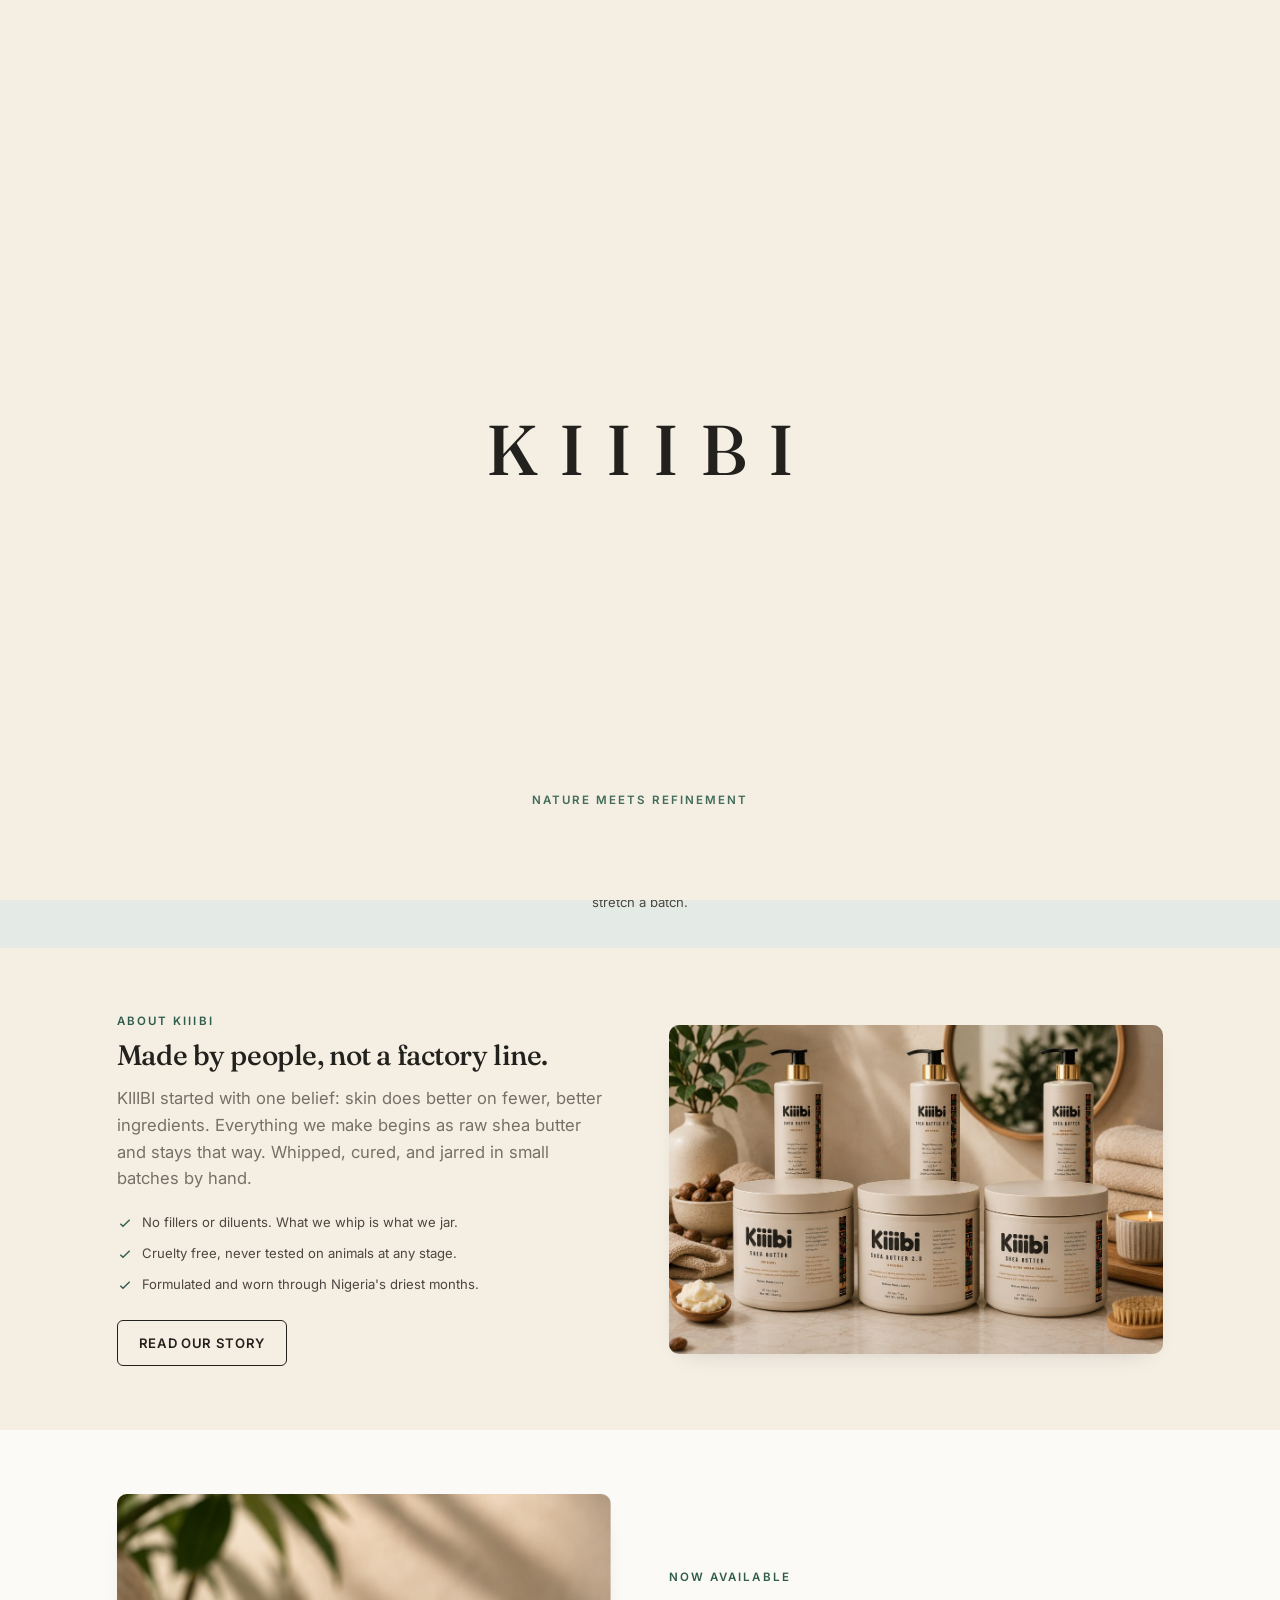
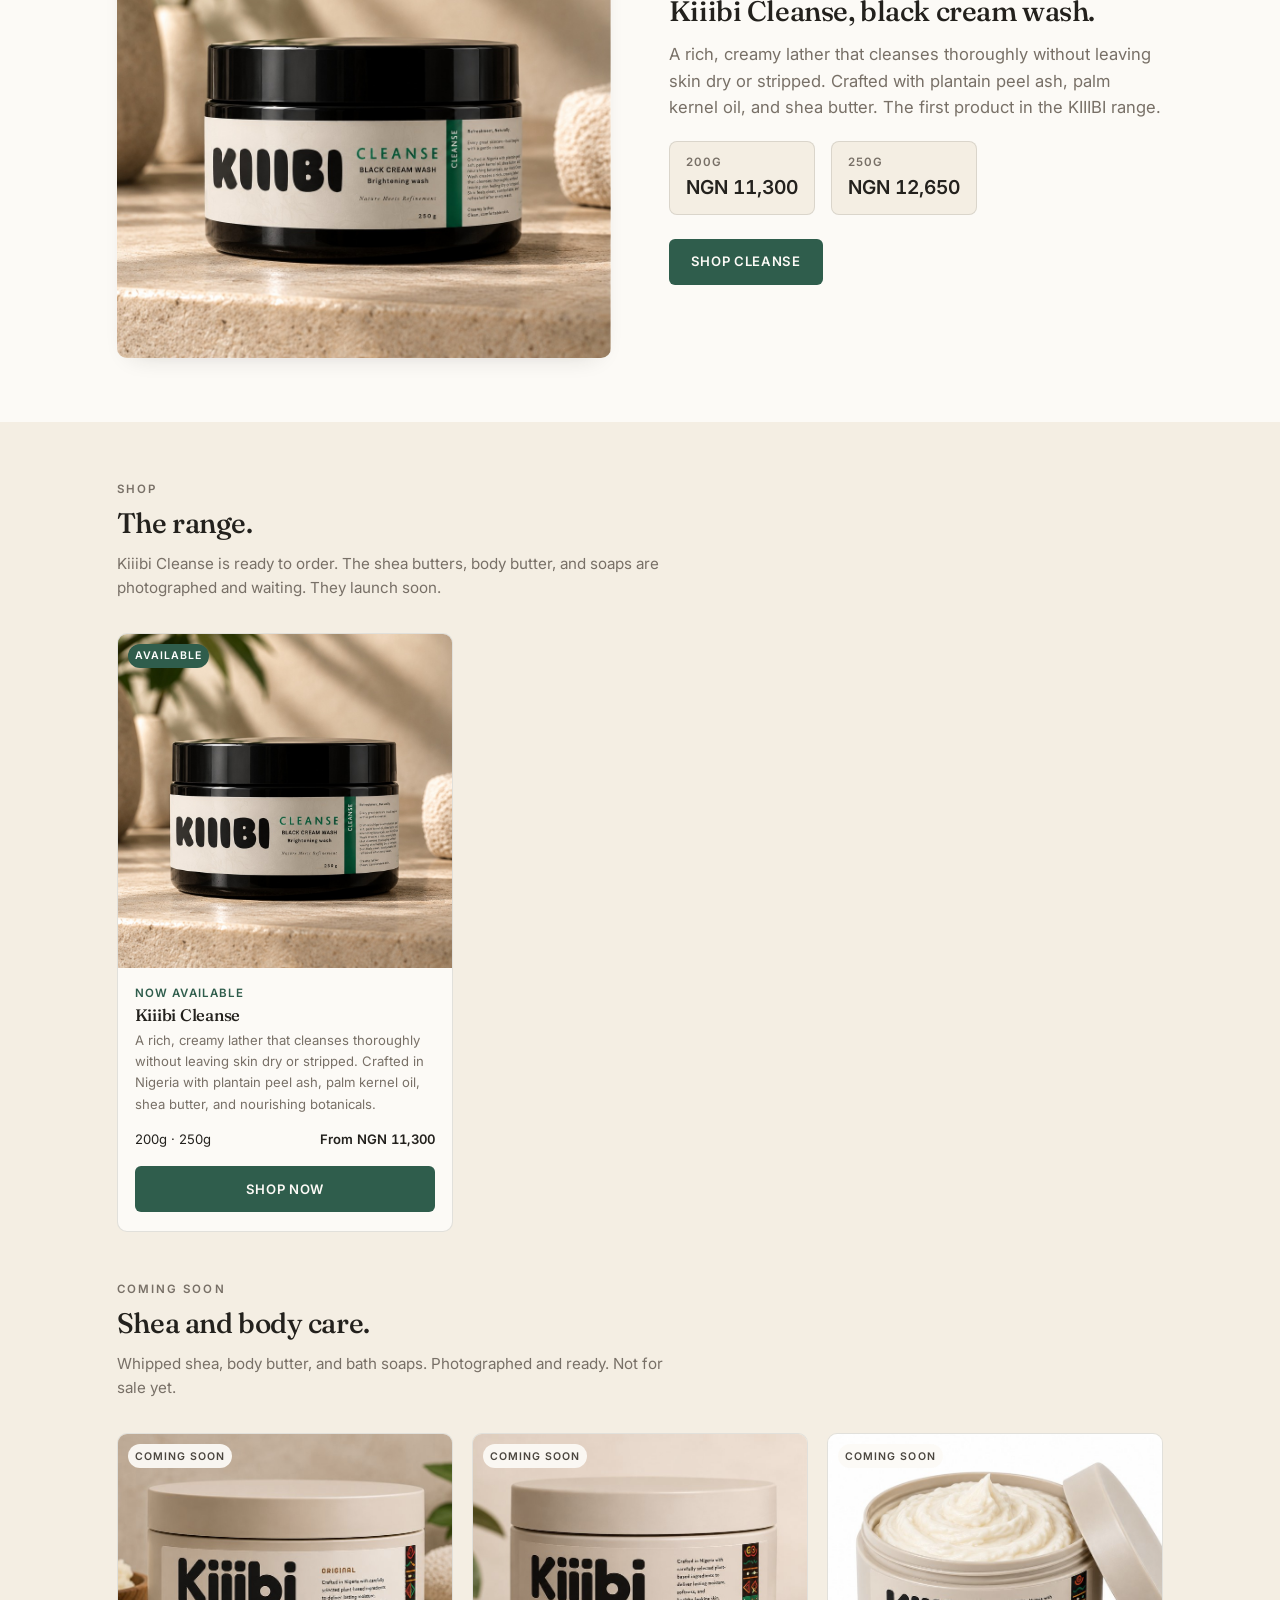
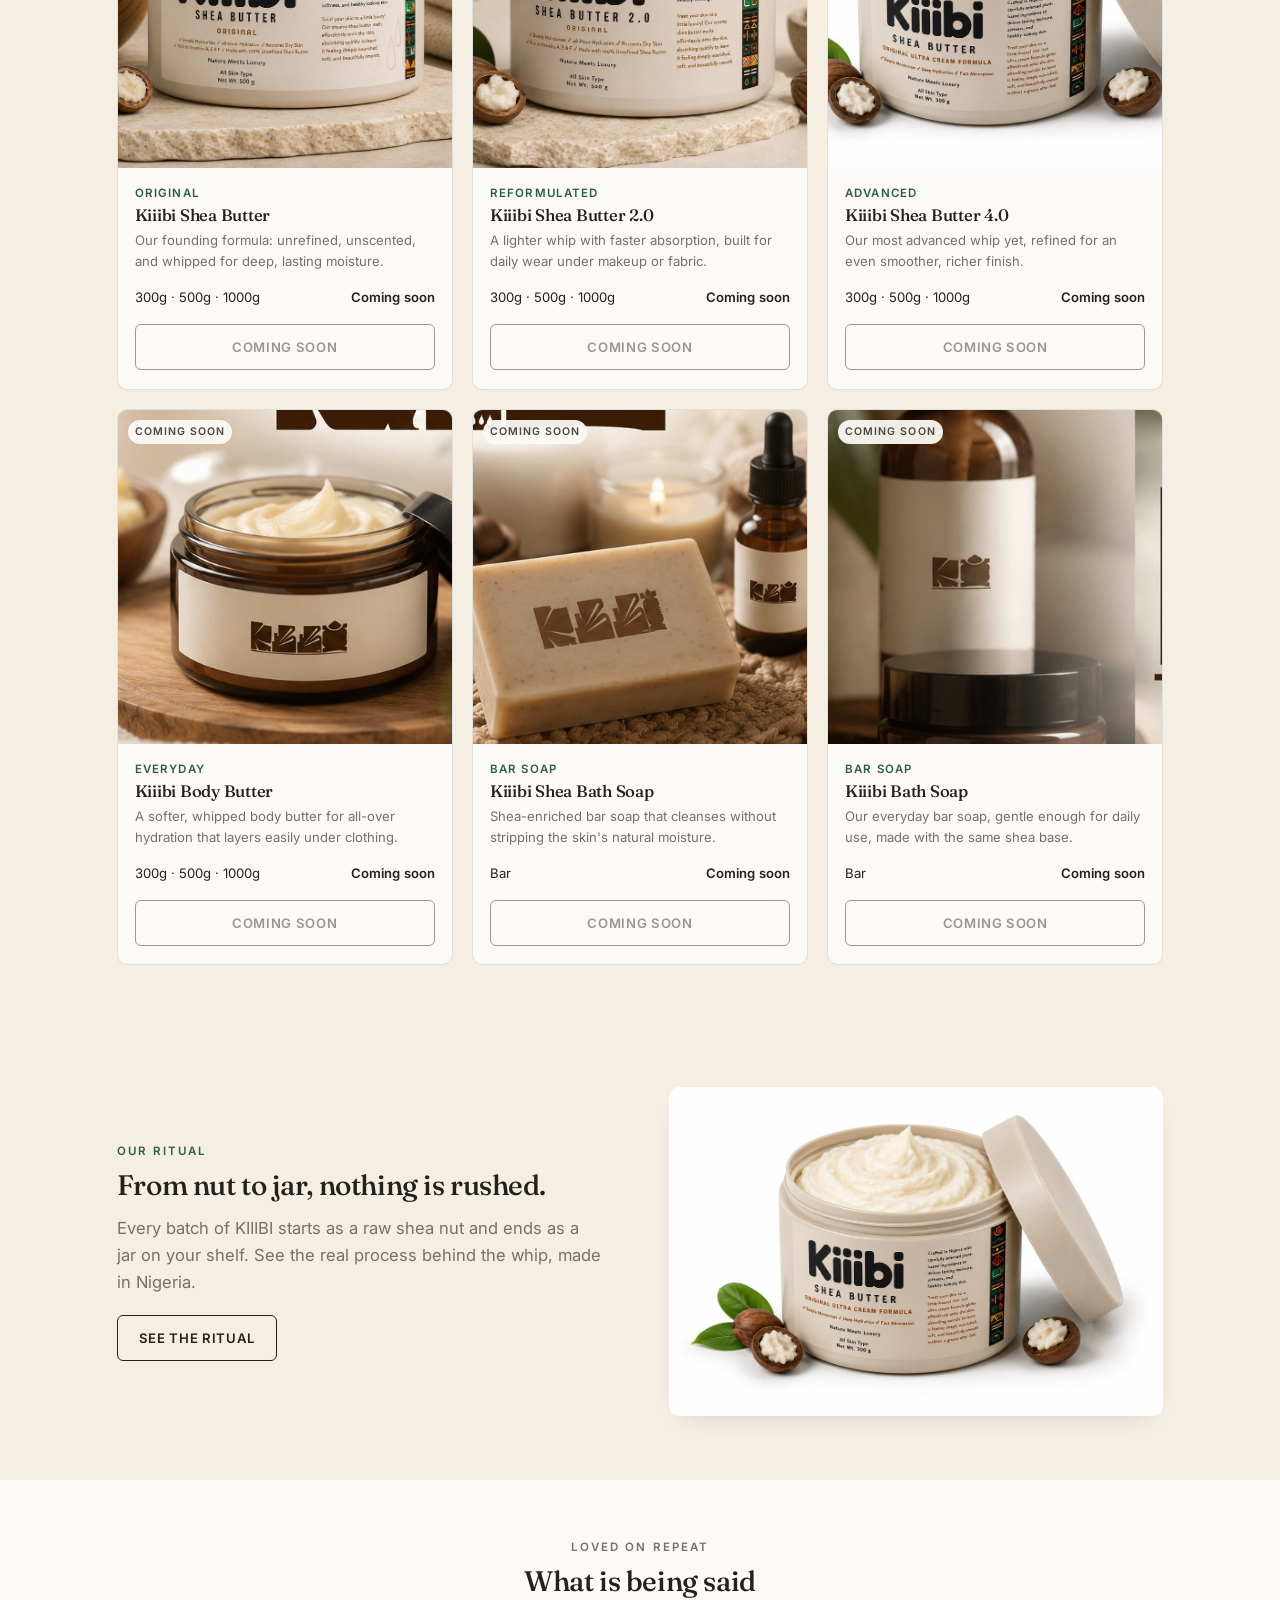
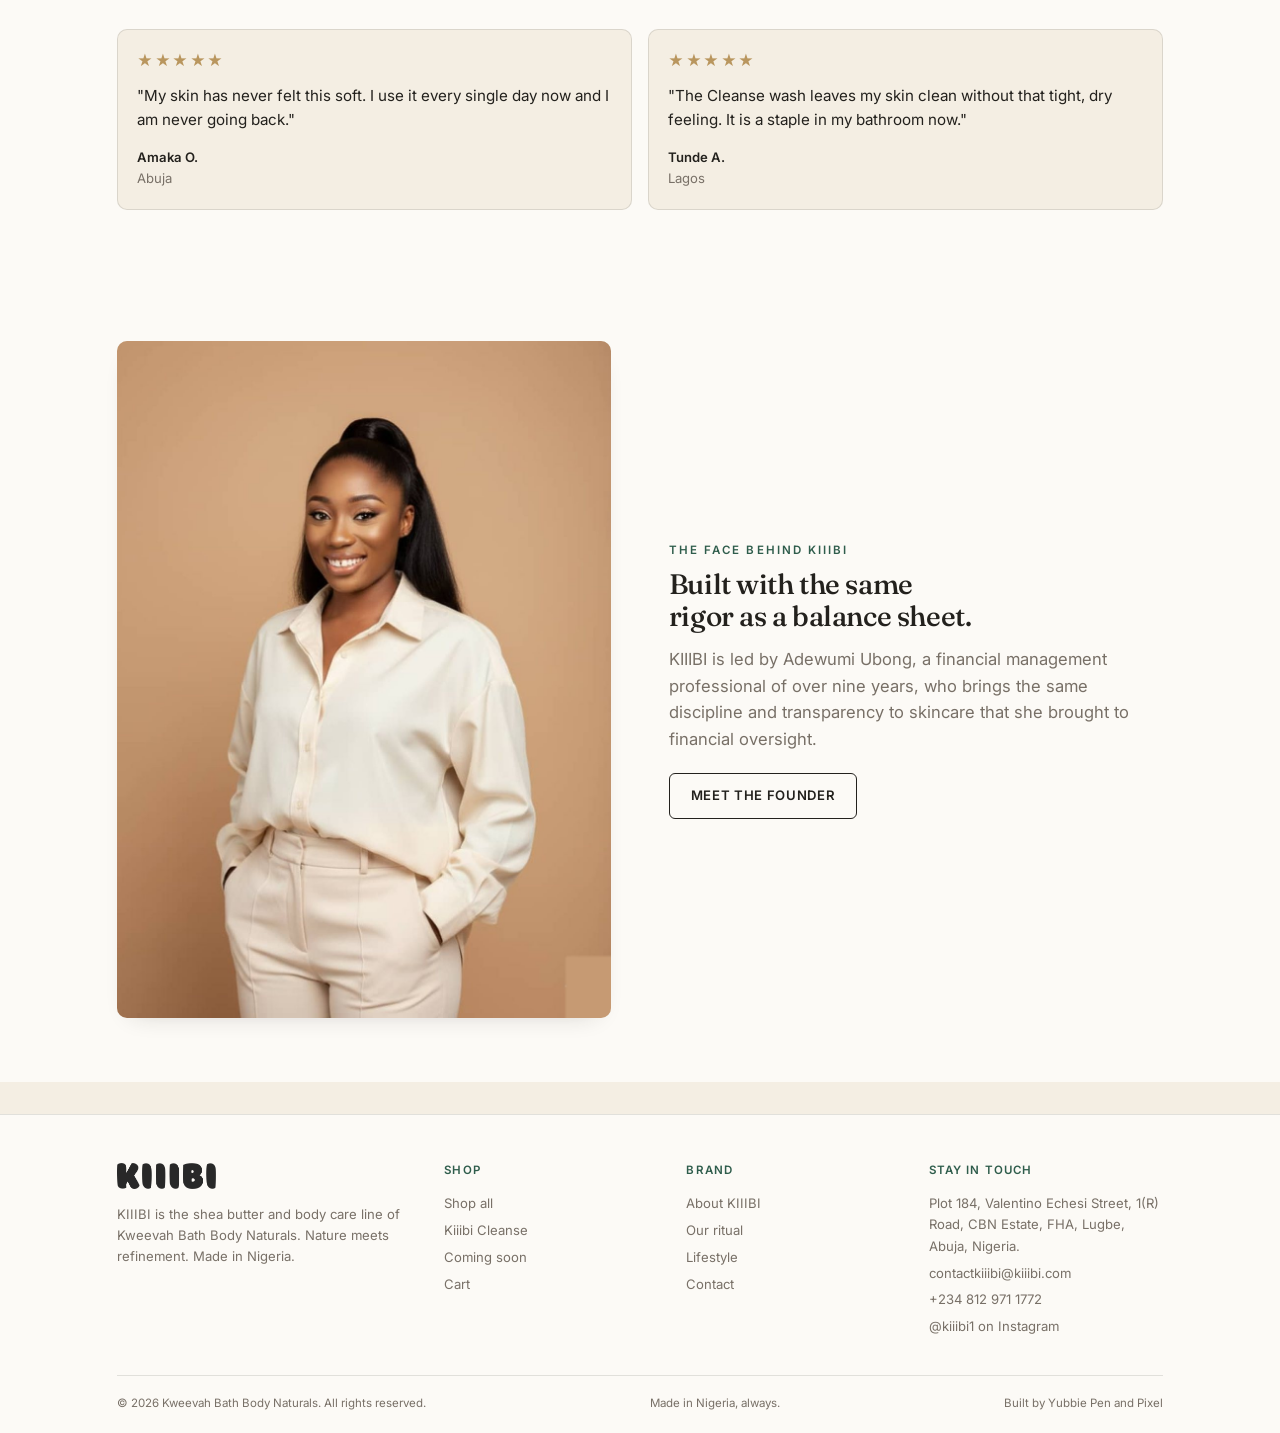
==== commit f1904e77: "Rebuild the KIIIBI brand site: light minimal systems, brand-first home, compact type" ====
--- a/index.html
+++ b/index.html
@@ -3,21 +3,22 @@
 <head>
 <meta charset="UTF-8">
 <meta name="viewport" content="width=device-width, initial-scale=1.0">
-<title>KIIIBI | Whipped shea and Kiiibi Cleanse, made in Nigeria</title>
-<meta name="description" content="KIIIBI by Kweevah Bath Body Naturals. Kiiibi Cleanse black cream wash is available now. Whipped shea butter and body care, made in Nigeria.">
+<title>KIIIBI | Shea butter and body care, made in Nigeria</title>
+<meta name="description" content="KIIIBI by Kweevah Bath Body Naturals. Shea butter and body care whipped properly in Nigeria. Real shea, no fillers, cruelty free, made for every season.">
 <meta property="og:type" content="website">
-<meta property="og:title" content="KIIIBI | Kiiibi Cleanse black cream wash">
-<meta property="og:description" content="A rich, creamy lather that cleanses without stripping. Crafted in Nigeria with plantain peel ash, palm kernel oil, and shea butter.">
-<meta property="og:image" content="assets/og-cleanse.jpg">
+<meta property="og:title" content="KIIIBI | Shea butter and body care, made in Nigeria">
+<meta property="og:description" content="Shea butter and body care whipped properly in Nigeria. Real shea, no fillers, cruelty free, made for every season.">
+<meta property="og:image" content="assets/og-brand.jpg">
 <meta name="twitter:card" content="summary_large_image">
-<meta name="twitter:image" content="assets/og-cleanse.jpg">
+<meta name="twitter:image" content="assets/og-brand.jpg">
 <meta name="theme-color" content="#F4EEE3">
-<link rel="preload" as="image" href="assets/hero-cleanse.webp" type="image/webp">
+<link rel="preload" as="image" href="assets/cleanse.jpeg">
 <link rel="icon" href="assets/favicon.png">
 <link rel="preconnect" href="https://fonts.googleapis.com">
 <link rel="preconnect" href="https://fonts.gstatic.com" crossorigin>
-<link href="https://fonts.googleapis.com/css2?family=Fraunces:ital,opsz,wght@0,9..144,400;0,9..144,500;0,9..144,600;1,9..144,400&family=Inter:wght@400;500;600;700&display=swap" rel="stylesheet">
-<link rel="stylesheet" href="css/site.css?v=2">
+<link href="https://fonts.googleapis.com/css2?family=Fraunces:opsz,wght@9..144,400;9..144,500;9..144,600&family=Inter:wght@400;500;600;700&display=swap" rel="stylesheet">
+<link rel="stylesheet" href="css/site.css?v=4">
+<style>@media(max-width:900px){nav.primary{visibility:hidden;opacity:0;pointer-events:none}nav.primary.open{visibility:visible;opacity:1;pointer-events:auto}}</style>
 <noscript><style>#introSplash{display:none}</style></noscript>
 </head>
 <body>
@@ -34,19 +35,20 @@
 <a class="skip" href="#top">Skip to content</a>
 <header class="site">
 <div class="wrap">
-<a class="brandmark" href="index.html"><img src="assets/logo.jpeg" alt="KIIIBI"></a>
+<a class="brandmark" href="index.html"><img src="assets/logo.png" alt="KIIIBI"></a>
 <nav class="primary" id="primaryNav">
 <div class="nav-drop">
 <button type="button">Shop <svg viewBox="0 0 24 24"><path d="M6 9l6 6 6-6"/></svg></button>
 <div class="menu">
+<a href="products.html" data-page="products.html">Shop all <span>Every KIIIBI product</span></a>
 <a href="product.html" data-page="product.html">Kiiibi Cleanse <span>Black cream wash, available now</span></a>
-<a href="products.html" data-page="products.html">The range <span>Coming soon collection</span></a>
+<a href="products.html#coming-soon" data-page="products.html">Shea and body care <span>Coming soon</span></a>
 </div>
 </div>
 <div class="nav-drop">
 <button type="button">Brand <svg viewBox="0 0 24 24"><path d="M6 9l6 6 6-6"/></svg></button>
 <div class="menu">
-<a href="about.html" data-page="about.html">About <span>The founder and our ethos</span></a>
+<a href="about.html" data-page="about.html">About KIIIBI <span>Who we are and what we make</span></a>
 <a href="ritual.html" data-page="ritual.html">Our ritual <span>From nut to jar</span></a>
 <a href="lifestyle.html" data-page="lifestyle.html">Lifestyle <span>Stories and reviews</span></a>
 </div>
@@ -65,60 +67,75 @@
 
 <main id="top">
 <section class="hero">
-<div class="hero-media" aria-hidden="true">
-<picture>
-<source srcset="assets/hero-cleanse.webp" type="image/webp">
-<img src="assets/hero-cleanse.jpg" alt="" width="1800" height="1013" fetchpriority="high" decoding="async">
-</picture>
-</div>
-<div class="hero-scrim" aria-hidden="true"></div>
-<div class="wrap hero-inner">
+<div class="wrap">
 <div class="hero-copy">
-<p class="eyebrow">Now available</p>
-<h1>Kiiibi Cleanse. Black cream wash, properly made.</h1>
-<p class="lead">A rich, creamy lather that cleanses thoroughly without leaving skin dry or stripped. Crafted in Nigeria with plantain peel ash, palm kernel oil, shea butter, and nourishing botanicals. Nature meets refinement.</p>
+<p class="eyebrow">Nature meets refinement</p>
+<h1>Shea butter and body care, whipped properly in Nigeria.</h1>
+<p class="lead">KIIIBI is the shea butter and body care line of Kweevah Bath Body Naturals. We make real shea, whipped and cured with care, with no fillers and no shortcuts. Made in Nigeria for every season, Harmattan included.</p>
 <div class="hero-actions">
-<a class="btn btn-primary" href="product.html">Shop Cleanse</a>
-<a class="btn btn-ghost" href="products.html">See the range</a>
+<a class="btn btn-primary" href="products.html">Shop the range</a>
+<a class="btn btn-ghost" href="about.html">Our story</a>
 </div>
 <div class="hero-stats">
-<div><span class="dot"></span>200g NGN 11,300</div>
-<div><span class="dot"></span>250g NGN 12,650</div>
-<div><span class="dot"></span>Made in Nigeria</div>
-</div>
+<div><span class="dot"></span>100% shea butter base</div>
+<div><span class="dot"></span>No fillers, ever</div>
+<div><span class="dot"></span>Cruelty free</div>
+</div>
+</div>
+<div class="hero-visual">
+<img src="assets/cleanse.jpeg" alt="Kiiibi Cleanse black cream wash jar" width="1092" height="1024" fetchpriority="high" decoding="async">
 </div>
 </div>
 </section>
 
 <div class="marquee" aria-hidden="true">
 <div class="marquee-track">
-<span>Nature meets refinement · Made in Nigeria · Plantain peel ash · Palm kernel oil · Shea butter · Creamy lather · Clean comfortable skin · Nature meets refinement · Made in Nigeria · Plantain peel ash · Palm kernel oil · Shea butter · Creamy lather · Clean comfortable skin ·</span>
-<span>Nature meets refinement · Made in Nigeria · Plantain peel ash · Palm kernel oil · Shea butter · Creamy lather · Clean comfortable skin · Nature meets refinement · Made in Nigeria · Plantain peel ash · Palm kernel oil · Shea butter · Creamy lather · Clean comfortable skin ·</span>
-</div>
-</div>
-
-<div class="stats-band">
-<div class="wrap">
-<div><span class="num">2</span><p>Sizes ready to ship: 200g and 250g</p></div>
-<div><span class="num">0</span><p>Fillers. What we make is what you get.</p></div>
-<div><span class="num">48h</span><p>We pack and ship within two days of payment.</p></div>
-</div>
-</div>
-
-<section class="featured">
-<div class="wrap">
-<div class="featured-visual">
-<img src="assets/cleanse.jpeg" alt="Kiiibi Cleanse black cream wash jar">
-</div>
-<div>
-<p class="eyebrow">The launch product</p>
+<span>Nature meets refinement &middot; Free delivery on purchases above 50k &middot; Nature meets refinement &middot; Free delivery on purchases above 50k &middot;</span>
+<span>Nature meets refinement &middot; Free delivery on purchases above 50k &middot; Nature meets refinement &middot; Free delivery on purchases above 50k &middot;</span>
+</div>
+</div>
+
+<div class="brand-band">
+<div class="wrap">
+<div><span class="num">Real shea</span><p>A pure shea butter base in every formula.</p></div>
+<div><span class="num">No fillers</span><p>What we whip is what we jar. Nothing added to stretch a batch.</p></div>
+<div><span class="num">Nigeria</span><p>Whipped and packaged here, for every season.</p></div>
+</div>
+</div>
+
+<section class="split" id="about">
+<div class="wrap">
+<div>
+<p class="eyebrow">About KIIIBI</p>
+<h2>Made by people, not a factory line.</h2>
+<p class="lead">KIIIBI started with one belief: skin does better on fewer, better ingredients. Everything we make begins as raw shea butter and stays that way. Whipped, cured, and jarred in small batches by hand.</p>
+<ul class="ethos-points">
+<li><svg viewBox="0 0 24 24" fill="none" stroke-width="2"><path d="M5 13l4 4L19 7"/></svg> No fillers or diluents. What we whip is what we jar.</li>
+<li><svg viewBox="0 0 24 24" fill="none" stroke-width="2"><path d="M5 13l4 4L19 7"/></svg> Cruelty free, never tested on animals at any stage.</li>
+<li><svg viewBox="0 0 24 24" fill="none" stroke-width="2"><path d="M5 13l4 4L19 7"/></svg> Formulated and worn through Nigeria's driest months.</li>
+</ul>
+<a class="btn btn-ghost" href="about.html">Read our story</a>
+</div>
+<div class="visual">
+<img src="assets/shea-range.jpg" alt="KIIIBI shea butter range" loading="lazy">
+</div>
+</div>
+</section>
+
+<section class="split alt">
+<div class="wrap">
+<div class="visual">
+<img src="assets/cleanse.jpeg" alt="Kiiibi Cleanse black cream wash" loading="lazy">
+</div>
+<div>
+<p class="eyebrow">Now available</p>
 <h2>Kiiibi Cleanse, black cream wash.</h2>
-<p class="lead" style="margin:1rem 0 0">Every great skincare ritual begins with a gentle cleanse. Kiiibi Cleanse creates a rich, creamy lather that rinses clean, comfortable, and refreshed. Two sizes. One formula.</p>
+<p class="lead">A rich, creamy lather that cleanses thoroughly without leaving skin dry or stripped. Crafted with plantain peel ash, palm kernel oil, and shea butter. The first product in the KIIIBI range.</p>
 <div class="price-row">
 <div class="price-chip"><div class="size">200g</div><div class="amt">NGN 11,300</div></div>
 <div class="price-chip"><div class="size">250g</div><div class="amt">NGN 12,650</div></div>
 </div>
-<a class="btn btn-primary" href="product.html">Choose your size</a>
+<a class="btn btn-primary" href="product.html">Shop Cleanse</a>
 </div>
 </div>
 </section>
@@ -127,29 +144,64 @@
 <div class="wrap">
 <div class="section-head">
 <p class="eyebrow">Shop</p>
-<h2>Available now.</h2>
-<p>Kiiibi Cleanse is live. Add a size to cart, check out, and pay with Paystack.</p>
+<h2>The range.</h2>
+<p>Kiiibi Cleanse is ready to order. The shea butters, body butter, and soaps are photographed and waiting. They launch soon.</p>
 </div>
 <div class="product-grid" id="liveGrid"></div>
-<div class="section-head" style="margin-top:4rem">
+<div class="section-head" style="margin-top:3rem" id="coming-soon">
 <p class="eyebrow">Coming soon</p>
-<h2>The rest of the range.</h2>
+<h2>Shea and body care.</h2>
 <p>Whipped shea, body butter, and bath soaps. Photographed and ready. Not for sale yet.</p>
 </div>
 <div class="product-grid" id="soonGrid"></div>
 </div>
 </section>
 
-<section class="featured" style="padding-top:0">
+<section class="split">
 <div class="wrap">
 <div>
 <p class="eyebrow">Our ritual</p>
 <h2>From nut to jar, nothing is rushed.</h2>
-<p class="lead" style="margin:1rem 0 1.6rem">Every batch of KIIIBI starts as a raw shea nut and ends as a jar on your shelf. See the process behind the whip.</p>
+<p class="lead">Every batch of KIIIBI starts as a raw shea nut and ends as a jar on your shelf. See the real process behind the whip, made in Nigeria.</p>
 <a class="btn btn-ghost" href="ritual.html">See the ritual</a>
 </div>
-<div class="featured-visual">
-<img src="assets/shea-range.jpg" alt="KIIIBI shea butter range, coming soon">
+<div class="visual">
+<img src="assets/shea-ultra.jpg" alt="KIIIBI ultra cream shea butter" loading="lazy">
+</div>
+</div>
+</section>
+
+<section class="reviews">
+<div class="wrap">
+<div class="section-head center">
+<p class="eyebrow">Loved on repeat</p>
+<h2>What is being said</h2>
+</div>
+<div class="review-grid">
+<div class="review-card">
+<div class="stars">&#9733;&#9733;&#9733;&#9733;&#9733;</div>
+<p class="quote">"My skin has never felt this soft. I use it every single day now and I am never going back."</p>
+<div class="who"><strong>Amaka O.</strong>Abuja</div>
+</div>
+<div class="review-card">
+<div class="stars">&#9733;&#9733;&#9733;&#9733;&#9733;</div>
+<p class="quote">"The Cleanse wash leaves my skin clean without that tight, dry feeling. It is a staple in my bathroom now."</p>
+<div class="who"><strong>Tunde A.</strong>Lagos</div>
+</div>
+</div>
+</div>
+</section>
+
+<section class="split alt">
+<div class="wrap">
+<div class="visual">
+<img src="assets/founder.jpg" alt="Adewumi Ubong, Founder of KIIIBI" loading="lazy">
+</div>
+<div>
+<p class="eyebrow">The face behind KIIIBI</p>
+<h2>Built with the same rigor as a balance sheet.</h2>
+<p class="lead">KIIIBI is led by Adewumi Ubong, a financial management professional of over nine years, who brings the same discipline and transparency to skincare that she brought to financial oversight.</p>
+<a class="btn btn-ghost" href="about.html">Meet the founder</a>
 </div>
 </div>
 </section>
@@ -159,18 +211,19 @@
 <div class="wrap">
 <div class="footer-grid">
 <div class="footer-brand">
-<img class="footer-logo" src="assets/logo.jpeg" alt="KIIIBI">
-<p>KIIIBI is the body care line of Kweevah Bath Body Naturals. Nature meets refinement. Made in Nigeria.</p>
+<img class="footer-logo" src="assets/logo.png" alt="KIIIBI">
+<p>KIIIBI is the shea butter and body care line of Kweevah Bath Body Naturals. Nature meets refinement. Made in Nigeria.</p>
 </div>
 <nav class="footer-col">
 <h5>Shop</h5>
+<a href="products.html">Shop all</a>
 <a href="product.html">Kiiibi Cleanse</a>
-<a href="products.html">Coming soon range</a>
+<a href="products.html#coming-soon">Coming soon</a>
 <a href="cart.html">Cart</a>
 </nav>
 <nav class="footer-col">
 <h5>Brand</h5>
-<a href="about.html">About</a>
+<a href="about.html">About KIIIBI</a>
 <a href="ritual.html">Our ritual</a>
 <a href="lifestyle.html">Lifestyle</a>
 <a href="contact.html">Contact</a>
@@ -186,7 +239,7 @@
 <div class="footer-bottom">
 <span>&copy; 2026 Kweevah Bath Body Naturals. All rights reserved.</span>
 <span>Made in Nigeria, always.</span>
-<a href="https://wa.me/2347032352158?text=Hi%20Yubbie%2C%20I%20saw%20the%20KIIIBI%20website%20and%20I%27d%20like%20to%20talk%20about%20a%20website%20too" target="_blank" rel="noopener">Built by Yubbie Pen and Pixel</a>
+<a href="https://wa.me/2347032352158" target="_blank" rel="noopener">Built by Yubbie Pen and Pixel</a>
 </div>
 </div>
 </footer>
@@ -195,6 +248,6 @@
 </a>
 <script src="js/config.js"></script>
 <script src="js/site.js"></script>
-<script>setTimeout(function(){var s=document.getElementById('introSplash');if(s&&!s.dataset.done){s.dataset.done='1';s.classList.add('fade-out');setTimeout(function(){if(s.parentNode)s.parentNode.removeChild(s);document.body.classList.remove('splash-lock');},700);}},9000);</script>
+<script>setTimeout(function(){var s=document.getElementById('introSplash');if(s&&!s.dataset.done){s.dataset.done='1';s.classList.add('fade-out');setTimeout(function(){if(s.parentNode)s.parentNode.removeChild(s);document.body.classList.remove('splash-lock');},600);}},8500);</script>
 </body>
 </html>
--- a/css/site.css
+++ b/css/site.css
@@ -1,67 +1,57 @@
 /* =========================================================
    KIIIBI design system
-   Two-font discipline:
-   - Fraunces  = display only (h1-h3, hero, pull quotes, splash, large numerals)
-   - Inter     = everything functional (body, nav, buttons, forms, prices, labels)
-   One modular type scale, 4 tracking steps, 3 leading steps.
+   Minimal, brand first. Light and airy only, no dark blocks.
+   Fonts: Fraunces (display) + Inter (text).
    ========================================================= */
 
 :root{
-  /* color */
-  --bone:#F4EEE3;
-  --bone-2:#EAE1D0;
-  --paper:#FBF8F2;
-  --umber:#2A160D;
-  --umber-2:#3B2416;
-  --ink:#241407;
-  --muted:#6B5344;
-  --amber:#A5713D;
-  --amber-deep:#8A5A2E;
-  --moss:#5C6A48;
-  --moss-deep:#3F4A32;
-  --brass:#BE9A62;
-  --line:rgba(42,22,13,.14);
-  --line-strong:rgba(42,22,13,.22);
-  --line-light:rgba(244,238,227,.22);
+  /* colour, light minimal */
+  --bone:#F4EEE3;        /* primary site colour, matches logo */
+  --bone-2:#ECE5D8;
+  --paper:#FCFAF6;
+  --ink:#23211D;         /* neutral near black, not brown */
+  --ink-soft:#4B463F;
+  --muted:#787067;
+  --green:#2F5D4C;       /* deep evergreen, brand accent */
+  --green-deep:#24483B;
+  --green-soft:#E4EBE6;
+  --brass:#B9965E;
+  --line:rgba(35,33,29,.12);
+  --line-strong:rgba(35,33,29,.2);
   --danger:#9B1C1C;
 
-  /* type families */
   --font-display:Fraunces,Georgia,"Times New Roman",serif;
   --font-text:Inter,system-ui,-apple-system,"Segoe UI",sans-serif;
 
-  /* type scale */
-  --text-2xs:.6875rem;   /* 11 badges, counts */
-  --text-xs:.75rem;      /* 12 eyebrows, micro labels, meta */
-  --text-sm:.875rem;     /* 14 nav, captions, form labels */
-  --text-base:1rem;      /* 16 body */
-  --text-md:1.125rem;    /* 18 card titles, subheads */
-  --text-lg:1.375rem;    /* 22 section h3, summary */
-  --text-xl:1.75rem;     /* 28 */
-  --text-2xl:2.25rem;    /* 36 editorial numerals */
-
-  /* fluid display */
-  --display-hero:clamp(2.6rem,5.2vw,4.25rem);
-  --display-1:clamp(2.05rem,3.9vw,3.25rem);   /* page h1, pdp h1 */
-  --display-2:clamp(1.75rem,3.1vw,2.6rem);    /* section h2 */
-  --display-3:clamp(1.4rem,3vw,2.1rem);       /* pull quotes */
-
-  /* leading */
-  --leading-tight:1.08;
-  --leading-snug:1.3;
-  --leading-normal:1.6;
-
-  /* tracking */
-  --tracking-tight:-.02em;
-  --tracking-label:.12em;
-  --tracking-marquee:.18em;
-  --tracking-eyebrow:.22em;
-
-  /* layout */
-  --shadow:0 28px 60px -28px rgba(42,22,13,.38);
-  --shadow-sm:0 12px 28px -16px rgba(42,22,13,.28);
-  --radius:4px;
-  --header:78px;
-  --max:1240px;
+  /* type scale, deliberately compact */
+  --text-2xs:.66rem;
+  --text-xs:.72rem;
+  --text-sm:.82rem;
+  --text-base:.95rem;
+  --text-md:1.04rem;
+  --text-lg:1.2rem;
+  --text-xl:1.5rem;
+  --text-2xl:1.9rem;
+
+  --display-hero:clamp(1.95rem,3.4vw,2.9rem);
+  --display-1:clamp(1.65rem,2.7vw,2.3rem);
+  --display-2:clamp(1.4rem,2.2vw,1.85rem);
+  --display-3:clamp(1.12rem,1.8vw,1.45rem);
+
+  --leading-tight:1.14;
+  --leading-snug:1.34;
+  --leading-normal:1.62;
+
+  --tracking-tight:-.015em;
+  --tracking-label:.1em;
+  --tracking-marquee:.16em;
+  --tracking-eyebrow:.18em;
+
+  --shadow:0 22px 50px -30px rgba(35,33,29,.34);
+  --shadow-sm:0 10px 24px -16px rgba(35,33,29,.24);
+  --radius:6px;
+  --header:70px;
+  --max:1200px;
   --ease:cubic-bezier(.2,.8,.2,1);
 }
 
@@ -74,7 +64,7 @@
 }
 button,a,.size-pick,.icon-btn{touch-action:manipulation}
 button{cursor:pointer}
-:focus-visible{outline:2px solid var(--amber);outline-offset:3px}
+:focus-visible{outline:2px solid var(--green);outline-offset:3px}
 
 body{
   background:var(--bone);
@@ -92,13 +82,12 @@
 ul{list-style:none}
 button,input,select,textarea{font-family:inherit;font-size:inherit}
 
-/* Display type: serif, display only. Base sizes for every level. */
 h1,h2,h3,h4{
   font-family:var(--font-display);
   font-weight:500;
   line-height:var(--leading-tight);
   letter-spacing:var(--tracking-tight);
-  color:var(--umber);
+  color:var(--ink);
   text-wrap:balance;
 }
 h1{font-size:var(--display-1)}
@@ -108,120 +97,113 @@
 h5{font-family:var(--font-text);font-weight:600;line-height:var(--leading-snug);font-size:var(--text-base)}
 p{text-wrap:pretty}
 
-.lead{font-size:var(--text-md);color:var(--muted);max-width:40em;line-height:1.55}
-
 .wrap{max-width:var(--max);margin:0 auto;padding:0 6vw}
-.em{color:var(--amber-deep)}
-.tnum{font-variant-numeric:tabular-nums}
+.lead{font-size:var(--text-md);color:var(--muted);max-width:40em;line-height:1.6}
 .muted{color:var(--muted)}
 .note{font-size:var(--text-sm);color:var(--muted)}
 .note-xs{font-size:var(--text-xs);color:var(--muted)}
-.label-moss{font-size:var(--text-xs);font-weight:600;letter-spacing:var(--tracking-label);text-transform:uppercase;color:var(--moss)}
-.pullquote{font-family:var(--font-display);font-weight:500;font-size:var(--display-3);line-height:var(--leading-snug);color:var(--umber)}
-
-/* Small uppercase label */
+.tnum{font-variant-numeric:tabular-nums}
+
+/* Small uppercase label, no leading dash */
 .eyebrow{
   font-family:var(--font-text);
   font-size:var(--text-xs);
   font-weight:600;
   letter-spacing:var(--tracking-eyebrow);
   text-transform:uppercase;
-  color:var(--amber-deep);
-  display:flex;align-items:center;gap:.65em;
-}
-.eyebrow::before{content:"";width:22px;height:1px;background:var(--amber-deep)}
-.center .eyebrow{justify-content:center}
-.center .eyebrow::before{display:none}
+  color:var(--green);
+}
+.center .eyebrow{display:block}
 
 .btn{
-  display:inline-flex;align-items:center;justify-content:center;gap:.55em;
-  padding:.95em 1.7em;min-height:48px;
+  display:inline-flex;align-items:center;justify-content:center;gap:.5em;
+  padding:.85em 1.6em;min-height:46px;
   font-family:var(--font-text);
-  font-size:var(--text-sm);font-weight:600;letter-spacing:.06em;text-transform:uppercase;
+  font-size:var(--text-sm);font-weight:600;letter-spacing:.05em;text-transform:uppercase;
   border-radius:var(--radius);border:1px solid transparent;background:transparent;color:inherit;
-  transition:transform .28s var(--ease), background .25s ease, color .25s ease, border-color .25s ease;
+  transition:transform .26s var(--ease), background .22s ease, color .22s ease, border-color .22s ease;
 }
 .btn:hover{transform:translateY(-2px)}
-.btn-primary{background:var(--umber);color:var(--paper)}
-.btn-primary:hover{background:var(--amber-deep)}
-.btn-ghost{border-color:var(--umber);color:var(--umber)}
-.btn-ghost:hover{background:var(--umber);color:var(--paper)}
-.btn-light{border-color:var(--line-light);color:var(--paper)}
-.btn-light:hover{background:var(--paper);color:var(--umber)}
-.btn-moss{background:var(--moss);color:var(--paper)}
-.btn-moss:hover{background:var(--moss-deep)}
+.btn-primary{background:var(--green);color:var(--paper)}
+.btn-primary:hover{background:var(--green-deep)}
+.btn-ghost{border-color:var(--ink);color:var(--ink)}
+.btn-ghost:hover{background:var(--ink);color:var(--paper)}
+.btn-soft{background:var(--paper);color:var(--ink);border-color:var(--line-strong)}
+.btn-soft:hover{border-color:var(--ink)}
 .btn[disabled]{opacity:.45;cursor:not-allowed;transform:none}
 
 /* ---------- Header / nav ---------- */
 header.site{
   position:fixed;top:0;left:0;right:0;z-index:80;
   height:var(--header);
-  background:rgba(244,238,227,.9);
-  backdrop-filter:blur(14px);
+  background:rgba(244,238,227,.94);
+  backdrop-filter:blur(12px);
   border-bottom:1px solid var(--line);
 }
-header.site .wrap{display:flex;align-items:center;justify-content:space-between;height:var(--header);gap:1.5rem}
+header.site .wrap{display:flex;align-items:center;justify-content:space-between;height:var(--header);gap:1.4rem}
 .brandmark{display:flex;align-items:center;flex-shrink:0}
-.brandmark img{height:42px;width:auto}
-nav.primary{display:flex;align-items:center;gap:2.2em}
+.brandmark img{height:30px;width:auto}
+nav.primary{display:flex;align-items:center;gap:2em}
 nav.primary > a, .nav-drop > button{
   font-family:var(--font-text);
   font-size:var(--text-sm);font-weight:500;letter-spacing:.01em;color:var(--ink);
-  background:none;border:none;padding:.4em 0;display:inline-flex;align-items:center;gap:.35em;
+  background:none;border:none;padding:.4em 0;display:inline-flex;align-items:center;gap:.3em;
   min-height:44px;
 }
-nav.primary > a:hover, .nav-drop > button:hover{color:var(--amber-deep)}
-nav.primary > a[aria-current="page"]{color:var(--amber-deep)}
+nav.primary > a:hover, .nav-drop > button:hover{color:var(--green)}
+nav.primary > a[aria-current="page"]{color:var(--green)}
 .nav-drop{position:relative}
-.nav-drop > button svg{width:12px;height:12px;stroke:currentColor;fill:none;stroke-width:2}
+.nav-drop > button svg{width:11px;height:11px;stroke:currentColor;fill:none;stroke-width:2}
 .nav-drop .menu{
   position:absolute;top:calc(100% + 10px);left:50%;transform:translateX(-50%) translateY(6px);
-  min-width:240px;background:var(--paper);border:1px solid var(--line);border-radius:8px;
-  box-shadow:var(--shadow);padding:.55rem;opacity:0;pointer-events:none;transition:opacity .2s ease, transform .2s ease;
+  min-width:230px;background:var(--paper);border:1px solid var(--line);border-radius:8px;
+  box-shadow:var(--shadow);padding:.5rem;opacity:0;pointer-events:none;transition:opacity .2s ease, transform .2s ease;
 }
 .nav-drop:hover .menu, .nav-drop:focus-within .menu, .nav-drop.open .menu{
   opacity:1;pointer-events:auto;transform:translateX(-50%) translateY(0);
 }
 .nav-drop .menu a{
-  display:flex;flex-direction:column;gap:.1em;padding:.7rem .85rem;border-radius:6px;
+  display:flex;flex-direction:column;gap:.08em;padding:.65rem .8rem;border-radius:6px;
   font-family:var(--font-text);font-size:var(--text-sm);font-weight:500;
 }
 .nav-drop .menu a:hover{background:var(--bone-2)}
 .nav-drop .menu a span{font-size:var(--text-xs);font-weight:400;color:var(--muted)}
-.nav-actions{display:flex;align-items:center;gap:.35rem}
+.nav-actions{display:flex;align-items:center;gap:.3rem}
 .icon-btn{
   width:44px;height:44px;display:inline-flex;align-items:center;justify-content:center;
-  background:none;border:none;position:relative;color:var(--umber);border-radius:50%;
-}
-.icon-btn:hover{background:rgba(42,22,13,.06)}
-.icon-btn svg{width:22px;height:22px;stroke:currentColor;fill:none;stroke-width:1.7}
+  background:none;border:none;position:relative;color:var(--ink);border-radius:50%;
+}
+.icon-btn:hover{background:rgba(35,33,29,.06)}
+.icon-btn svg{width:21px;height:21px;stroke:currentColor;fill:none;stroke-width:1.7}
 .cart-count{
-  position:absolute;top:6px;right:4px;min-width:16px;height:16px;padding:0 4px;border-radius:99px;
-  background:var(--umber);color:var(--paper);font-size:var(--text-2xs);font-weight:700;
+  position:absolute;top:7px;right:5px;min-width:15px;height:15px;padding:0 4px;border-radius:99px;
+  background:var(--green);color:#fff;font-size:var(--text-2xs);font-weight:700;
   font-variant-numeric:tabular-nums;display:none;align-items:center;justify-content:center;
 }
 .cart-count.show{display:flex}
 .nav-toggle{display:none;flex-direction:column;gap:5px;background:none;border:none;padding:10px;min-width:44px;min-height:44px}
-.nav-toggle span{width:20px;height:1.5px;background:var(--umber);display:block}
-
+.nav-toggle span{width:20px;height:1.5px;background:var(--ink);display:block}
+
+/* mobile nav: hidden by default, shown with .open */
 @media (max-width:900px){
   nav.primary{
     position:fixed;top:var(--header);left:0;right:0;
     height:calc(100vh - var(--header));height:calc(100dvh - var(--header));
     background:var(--bone);
     flex-direction:column;align-items:stretch;justify-content:flex-start;
-    padding:1.4rem 6vw 3rem;gap:0;overflow:auto;z-index:70;
-    visibility:hidden;opacity:0;pointer-events:none;transform:translateY(-10px);
-    transition:opacity .28s ease, transform .28s var(--ease), visibility .28s;
+    padding:1.3rem 6vw 3rem;gap:0;overflow:auto;z-index:70;
+    visibility:hidden;opacity:0;pointer-events:none;transform:translateY(-8px);
+    transition:opacity .26s ease, transform .26s var(--ease), visibility .26s;
   }
   nav.primary.open{visibility:visible;opacity:1;pointer-events:auto;transform:none}
+  body.nav-open{overflow:hidden}
   nav.primary > a, .nav-drop > button{
     font-family:var(--font-text);font-size:var(--text-md);font-weight:500;
-    min-height:56px;justify-content:space-between;
+    min-height:54px;justify-content:space-between;
   }
   .nav-drop .menu{
     position:static;transform:none;opacity:1;pointer-events:auto;box-shadow:none;
-    display:none;min-width:0;background:transparent;border:0;padding:.2rem 0 .8rem 0;
+    display:none;min-width:0;background:transparent;border:0;padding:.2rem 0 .7rem 0;
   }
   .nav-drop.open .menu{display:block}
   .nav-drop .menu a{font-size:var(--text-base)}
@@ -230,255 +212,262 @@
 
 /* ---------- Page scaffolding ---------- */
 main{padding-top:var(--header)}
-.page-intro{padding:4.5rem 0 2.2rem}
-.page-intro h1{font-size:var(--display-1);margin:.4em 0 .45em;max-width:15em}
+.page-intro{padding:3.4rem 0 1.6rem}
+.page-intro h1{margin:.3em 0 .4em;max-width:16em}
 .page-intro .lead{max-width:38em}
-.section-head{margin-bottom:2.4rem;max-width:40em}
+.section-head{margin-bottom:2rem;max-width:40em}
 .section-head.center{margin-left:auto;margin-right:auto;text-align:center}
-.section-head h2{font-size:var(--display-2);margin:.35em 0 .5em}
+.section-head h2{margin:.3em 0 .45em}
 .section-head p{color:var(--muted)}
 
-/* ---------- Hero ---------- */
-.hero{position:relative;display:flex;align-items:center;min-height:min(92vh,840px);overflow:hidden;isolation:isolate;background:var(--bone)}
-.hero-media{position:absolute;inset:0;z-index:-2}
-.hero-media img{width:100%;height:100%;object-fit:cover;object-position:62% 48%}
-.hero-scrim{
-  position:absolute;inset:0;z-index:-1;pointer-events:none;
-  background:linear-gradient(90deg,rgba(244,238,227,.99) 0%,rgba(244,238,227,.95) 24%,rgba(244,238,227,.66) 46%,rgba(244,238,227,.16) 70%,rgba(244,238,227,0) 86%);
-}
-.hero-inner{width:100%;padding-top:4rem;padding-bottom:4.5rem}
-.hero-copy{max-width:600px}
-.hero-copy h1{font-size:var(--display-hero);margin:.4em 0 .5em}
-.hero-copy .lead{max-width:34em;margin-bottom:2em}
-.hero-actions{display:flex;gap:.8em;flex-wrap:wrap;margin-bottom:2.2em}
-.hero-stats{display:flex;gap:1.8em;flex-wrap:wrap;padding-top:1.5em;border-top:1px solid var(--line)}
-.hero-stats div{font-size:var(--text-xs);font-weight:500;letter-spacing:.02em;color:var(--muted);display:flex;align-items:center;gap:.5em}
-.hero-stats .dot{width:6px;height:6px;border-radius:50%;background:var(--moss)}
+/* ---------- Hero (brand first, cleanse jar) ---------- */
+.hero{background:var(--bone);padding:2.4rem 0 3.2rem}
+.hero .wrap{display:grid;grid-template-columns:1.05fr .95fr;gap:4.5vw;align-items:center}
+.hero-copy h1{font-size:var(--display-hero);margin:.35em 0 .45em}
+.hero-copy .lead{margin-bottom:1.6em;max-width:30em}
+.hero-actions{display:flex;gap:.7em;flex-wrap:wrap;margin-bottom:1.6em}
+.hero-stats{display:flex;gap:1.4em;flex-wrap:wrap;padding-top:1.2em;border-top:1px solid var(--line)}
+.hero-stats div{font-size:var(--text-xs);font-weight:500;color:var(--muted);display:flex;align-items:center;gap:.5em}
+.hero-stats .dot{width:5px;height:5px;border-radius:50%;background:var(--green)}
+.hero-visual{border-radius:10px;overflow:hidden;background:var(--bone-2);box-shadow:var(--shadow)}
+.hero-visual img{width:100%;height:auto;aspect-ratio:4/5;object-fit:cover}
 
 /* ---------- Intro splash ---------- */
-#introSplash{position:fixed;inset:0;z-index:500;background:var(--bone);display:flex;align-items:center;justify-content:center;cursor:pointer;transition:opacity .7s ease}
+#introSplash{position:fixed;inset:0;z-index:500;background:var(--bone);display:flex;align-items:center;justify-content:center;cursor:pointer;transition:opacity .6s ease}
 #introSplash.fade-out{opacity:0;pointer-events:none}
 body.splash-lock{overflow:hidden;height:100vh;height:100dvh}
-.splash-stage{position:absolute;inset:0;display:flex;align-items:center;justify-content:center;padding:8vw;opacity:0;transition:opacity .6s ease;pointer-events:none}
+.splash-stage{position:absolute;inset:0;display:flex;align-items:center;justify-content:center;padding:8vw;opacity:0;transition:opacity .55s ease;pointer-events:none}
 .splash-stage.active{opacity:1}
-.splash-mark{font-family:var(--font-display);font-weight:500;color:var(--umber);font-size:clamp(2.2rem,9vw,6rem);letter-spacing:.34em;padding-left:.34em;display:flex}
-.splash-letter{display:inline-block;opacity:0;transform:translateY(20px);transition:opacity .6s var(--ease),transform .6s var(--ease);transition-delay:calc(var(--i,0)*.11s)}
+.splash-mark{font-family:var(--font-display);font-weight:500;color:var(--ink);font-size:clamp(1.9rem,7vw,4.4rem);letter-spacing:.3em;padding-left:.3em;display:flex}
+.splash-letter{display:inline-block;opacity:0;transform:translateY(16px);transition:opacity .5s var(--ease),transform .5s var(--ease);transition-delay:calc(var(--i,0)*.1s)}
 .splash-stage.active .splash-letter{opacity:1;transform:none}
-.splash-sub{position:absolute;left:0;right:0;bottom:9vh;text-align:center;font-size:var(--text-xs);font-weight:600;letter-spacing:var(--tracking-eyebrow);text-transform:uppercase;color:var(--amber-deep);opacity:0;transition:opacity .9s ease .5s}
-.splash-stage-text.active .splash-sub{opacity:.85}
+.splash-sub{position:absolute;left:0;right:0;bottom:10vh;text-align:center;font-size:var(--text-xs);font-weight:600;letter-spacing:var(--tracking-eyebrow);text-transform:uppercase;color:var(--green);opacity:0;transition:opacity .8s ease .4s}
+.splash-stage-text.active .splash-sub{opacity:.9}
 .splash-stage-writeup{padding:0}
-.writeup-line{position:absolute;inset:0;display:flex;align-items:center;justify-content:center;padding:0 8vw;opacity:0;transform:translateY(16px);transition:opacity .8s ease,transform .8s ease}
+.writeup-line{position:absolute;inset:0;display:flex;align-items:center;justify-content:center;padding:0 8vw;opacity:0;transform:translateY(14px);transition:opacity .7s ease,transform .7s ease}
 .writeup-line.active{opacity:1;transform:none}
-.writeup-line p{max-width:24em;text-align:center;font-family:var(--font-display);font-weight:500;color:var(--umber);font-size:var(--display-3);line-height:var(--leading-snug)}
+.writeup-line p{max-width:22em;text-align:center;font-family:var(--font-display);font-weight:500;color:var(--ink);font-size:var(--display-3);line-height:var(--leading-snug)}
 @media (prefers-reduced-motion:reduce){
   .splash-letter,.splash-sub{transition:none;opacity:1;transform:none}
   .writeup-line{transition:none}
 }
 
 /* ---------- Marquee ---------- */
-.marquee{overflow:hidden;border-top:1px solid var(--line);border-bottom:1px solid var(--line);background:var(--paper);padding:.9rem 0}
-.marquee-track{display:flex;gap:2.4rem;white-space:nowrap;animation:marquee 32s linear infinite;font-size:var(--text-xs);font-weight:600;letter-spacing:var(--tracking-marquee);text-transform:uppercase;color:var(--amber-deep)}
+.marquee{overflow:hidden;border-top:1px solid var(--line);border-bottom:1px solid var(--line);background:var(--paper);padding:.8rem 0}
+.marquee-track{display:flex;gap:3rem;white-space:nowrap;animation:marquee 30s linear infinite;font-size:var(--text-xs);font-weight:600;letter-spacing:var(--tracking-marquee);text-transform:uppercase;color:var(--green)}
 @keyframes marquee{from{transform:translateX(0)}to{transform:translateX(-50%)}}
 
-/* ---------- Stats band ---------- */
-.stats-band{background:var(--umber);color:var(--paper);padding:2.4rem 0}
-.stats-band .wrap{display:grid;grid-template-columns:repeat(3,1fr);gap:1.5rem;text-align:center}
-.stats-band .num{font-family:var(--font-display);font-weight:500;font-size:var(--text-2xl);font-variant-numeric:tabular-nums;display:block;margin-bottom:.2em}
-.stats-band p{font-size:var(--text-sm);opacity:.78}
-
-/* ---------- Featured ---------- */
-.featured{padding:5.5rem 0;background:var(--paper)}
-.featured .wrap{display:grid;grid-template-columns:1fr 1fr;gap:5vw;align-items:center}
-.featured-visual{border-radius:10px;overflow:hidden;box-shadow:var(--shadow);background:var(--bone-2)}
-.featured-visual img{width:100%;height:auto}
-.price-row{display:flex;gap:1.2rem;margin:1.4rem 0 1.8rem;flex-wrap:wrap}
-.price-chip{border:1px solid var(--line);padding:.85rem 1.1rem;border-radius:8px;min-width:140px;background:var(--bone)}
-.price-chip .size{font-size:var(--text-xs);font-weight:600;letter-spacing:var(--tracking-label);text-transform:uppercase;color:var(--muted)}
-.price-chip .amt{font-family:var(--font-text);font-weight:600;font-size:var(--text-lg);font-variant-numeric:tabular-nums;color:var(--umber)}
+/* ---------- Brand statement band (light) ---------- */
+.brand-band{background:var(--green-soft);padding:2.2rem 0}
+.brand-band .wrap{display:grid;grid-template-columns:repeat(3,1fr);gap:1.4rem;text-align:center}
+.brand-band .num{font-family:var(--font-display);font-weight:500;font-size:var(--text-xl);font-variant-numeric:tabular-nums;color:var(--green-deep);display:block;margin-bottom:.15em}
+.brand-band p{font-size:var(--text-sm);color:var(--ink-soft)}
+
+/* ---------- Story / about blocks ---------- */
+.split{padding:4rem 0}
+.split.alt{background:var(--paper)}
+.split .wrap{display:grid;grid-template-columns:1fr 1fr;gap:4.5vw;align-items:center}
+.split .visual{border-radius:10px;overflow:hidden;background:var(--bone-2);box-shadow:var(--shadow-sm)}
+.split .visual img{width:100%;height:auto}
+.split h2{margin:.3em 0 .5em}
+.split .lead{margin-bottom:1.2em}
+.ethos-points{margin:1.2rem 0 1.6rem;display:grid;gap:.6rem}
+.ethos-points li{display:flex;gap:.6rem;font-size:var(--text-sm);color:var(--ink-soft)}
+.ethos-points svg{width:16px;height:16px;stroke:var(--green);flex-shrink:0;margin-top:3px}
 
 /* ---------- Catalog ---------- */
-.catalog{padding:5rem 0}
-.product-grid{display:grid;grid-template-columns:repeat(3,minmax(0,1fr));gap:1.4rem}
+.catalog{padding:3.6rem 0}
+.product-grid{display:grid;grid-template-columns:repeat(3,minmax(0,1fr));gap:1.2rem}
 .product-card{
   background:var(--paper);border:1px solid var(--line);border-radius:10px;overflow:hidden;
-  display:flex;flex-direction:column;transition:transform .35s var(--ease), box-shadow .35s ease;
+  display:flex;flex-direction:column;transition:transform .32s var(--ease), box-shadow .32s ease;
 }
 .product-card:hover{transform:translateY(-4px);box-shadow:var(--shadow-sm)}
 .product-card .thumb{position:relative;aspect-ratio:1;background:var(--bone-2);overflow:hidden}
 .product-card .thumb img{width:100%;height:100%;object-fit:cover}
 .soon-badge,.live-badge{
-  position:absolute;top:12px;left:12px;padding:.4em .7em;border-radius:99px;
+  position:absolute;top:10px;left:10px;padding:.35em .65em;border-radius:99px;
   font-size:var(--text-2xs);font-weight:600;letter-spacing:var(--tracking-label);text-transform:uppercase;
 }
-.soon-badge{background:rgba(251,248,242,.92);color:var(--umber)}
-.live-badge{background:var(--moss);color:#fff}
-.product-card .body{padding:1.15rem 1.2rem 1.3rem;display:flex;flex-direction:column;flex:1}
-.product-card .tag{font-size:var(--text-xs);font-weight:600;letter-spacing:var(--tracking-label);text-transform:uppercase;color:var(--amber-deep);margin-bottom:.35em}
-.product-card h3{font-size:var(--text-md);margin-bottom:.35em}
-.product-card .desc{font-size:var(--text-sm);color:var(--muted);flex:1;margin-bottom:1rem}
-.product-card .meta{display:flex;justify-content:space-between;align-items:baseline;gap:.6em;font-size:var(--text-sm)}
-.product-card .price{font-family:var(--font-text);font-weight:600;font-variant-numeric:tabular-nums;color:var(--amber-deep)}
-.soon-card{opacity:.92}
+.soon-badge{background:rgba(252,250,246,.94);color:var(--ink-soft)}
+.live-badge{background:var(--green);color:#fff}
+.product-card .body{padding:1rem 1.05rem 1.15rem;display:flex;flex-direction:column;flex:1}
+.product-card .tag{font-size:var(--text-xs);font-weight:600;letter-spacing:var(--tracking-label);text-transform:uppercase;color:var(--green);margin-bottom:.3em}
+.product-card h3{font-size:var(--text-md);margin-bottom:.3em}
+.product-card .desc{font-size:var(--text-sm);color:var(--muted);flex:1;margin-bottom:.9rem}
+.product-card .meta{display:flex;justify-content:space-between;align-items:baseline;gap:.5em;font-size:var(--text-sm)}
+.product-card .price{font-weight:600;font-variant-numeric:tabular-nums;color:var(--ink)}
 .soon-card .thumb img{filter:saturate(.85)}
+.price-row{display:flex;gap:1rem;margin:1.2rem 0 1.5rem;flex-wrap:wrap}
+.price-chip{border:1px solid var(--line);padding:.7rem 1rem;border-radius:8px;min-width:130px;background:var(--bone)}
+.price-chip .size{font-size:var(--text-xs);font-weight:600;letter-spacing:var(--tracking-label);text-transform:uppercase;color:var(--muted)}
+.price-chip .amt{font-weight:600;font-size:var(--text-lg);font-variant-numeric:tabular-nums;color:var(--ink)}
 
 /* ---------- Product detail ---------- */
-.pdp{padding:3rem 0 5rem}
-.pdp-grid{display:grid;grid-template-columns:1.05fr .95fr;gap:4.5vw;align-items:start}
+.pdp{padding:2.6rem 0 4rem}
+.pdp-grid{display:grid;grid-template-columns:1.05fr .95fr;gap:4vw;align-items:start}
 .pdp-media{border-radius:12px;overflow:hidden;background:var(--bone-2);box-shadow:var(--shadow)}
 .pdp-media img{width:100%}
-.pdp-copy h1{font-size:var(--display-1);margin:.25em 0 .4em}
-.pdp-copy .lead{margin-bottom:1.6em}
-.size-picks{display:flex;gap:.7rem;margin:1.1rem 0 1.4rem;flex-wrap:wrap}
+.pdp-copy h1{margin:.2em 0 .35em}
+.pdp-copy .lead{margin-bottom:1.4em}
+.size-picks{display:flex;gap:.6rem;margin:1rem 0 1.2rem;flex-wrap:wrap}
 .size-pick{
-  flex:1;min-width:130px;border:1px solid var(--line);background:var(--paper);border-radius:8px;
-  padding:1rem;text-align:left;min-height:72px;
-}
-.size-pick.active{border-color:var(--umber);box-shadow:0 0 0 1px var(--umber)}
+  flex:1;min-width:120px;border:1px solid var(--line);background:var(--paper);border-radius:8px;
+  padding:.85rem;text-align:left;min-height:66px;
+}
+.size-pick.active{border-color:var(--green);box-shadow:0 0 0 1px var(--green)}
 .size-pick .sz{font-size:var(--text-xs);font-weight:600;letter-spacing:var(--tracking-label);text-transform:uppercase;color:var(--muted)}
-.size-pick .pr{font-family:var(--font-text);font-weight:600;font-size:var(--text-lg);font-variant-numeric:tabular-nums}
-.qty-row{display:flex;align-items:center;gap:1rem;flex-wrap:wrap;margin:0 0 1.4rem}
+.size-pick .pr{font-weight:600;font-size:var(--text-lg);font-variant-numeric:tabular-nums}
+.qty-row{display:flex;align-items:center;gap:1rem;flex-wrap:wrap;margin:0 0 1.2rem}
 .qty{display:inline-flex;align-items:center;border:1px solid var(--line);border-radius:8px;overflow:hidden;background:var(--paper)}
-.qty button{width:44px;height:44px;border:0;background:transparent;font-size:var(--text-md)}
+.qty button{width:44px;height:44px;border:0;background:transparent;font-size:var(--text-md);color:var(--ink)}
 .qty span{min-width:2.2em;text-align:center;font-weight:600;font-variant-numeric:tabular-nums}
-.benefits{margin:1.6rem 0 0;display:grid;gap:.7rem}
-.benefits li{display:flex;gap:.7rem;font-size:var(--text-sm);color:var(--muted)}
-.benefits svg{width:18px;height:18px;stroke:var(--moss);flex-shrink:0;margin-top:2px}
+.benefits{margin:1.4rem 0 0;display:grid;gap:.6rem}
+.benefits li{display:flex;gap:.6rem;font-size:var(--text-sm);color:var(--ink-soft)}
+.benefits svg{width:16px;height:16px;stroke:var(--green);flex-shrink:0;margin-top:3px}
 
 /* ---------- Cart ---------- */
-.cart-layout{display:grid;grid-template-columns:1.4fr .8fr;gap:2rem;padding:2.5rem 0 5rem;align-items:start}
-.cart-list{background:var(--paper);border:1px solid var(--line);border-radius:12px;padding:1.2rem}
-.cart-item{display:grid;grid-template-columns:88px 1fr auto;gap:1rem;padding:1rem 0;border-bottom:1px solid var(--line);align-items:center}
+.cart-layout{display:grid;grid-template-columns:1.4fr .8fr;gap:1.6rem;padding:2rem 6vw 4rem;align-items:start}
+.cart-list{background:var(--paper);border:1px solid var(--line);border-radius:12px;padding:1rem}
+.cart-item{display:grid;grid-template-columns:80px 1fr auto;gap:.9rem;padding:.9rem 0;border-bottom:1px solid var(--line);align-items:center}
 .cart-item:last-child{border-bottom:0}
-.cart-item img{width:88px;height:88px;object-fit:cover;border-radius:8px;background:var(--bone-2)}
+.cart-item img{width:80px;height:80px;object-fit:cover;border-radius:8px;background:var(--bone-2)}
 .cart-item h3{font-size:var(--text-md)}
-.cart-item .muted{font-size:var(--text-sm);color:var(--muted)}
-.line-price{font-family:var(--font-text);font-weight:600;font-size:var(--text-base);font-variant-numeric:tabular-nums}
-.remove{background:none;border:0;color:var(--muted);font-size:var(--text-sm);text-decoration:underline;margin-top:.4rem;min-height:32px}
-.summary{background:var(--paper);border:1px solid var(--line);border-radius:12px;padding:1.4rem 1.5rem;position:sticky;top:calc(var(--header) + 16px)}
-.summary h2{font-size:var(--text-lg);margin-bottom:1rem}
-.row{display:flex;justify-content:space-between;margin:.55rem 0;font-size:var(--text-sm)}
-.row.total{border-top:1px solid var(--line);padding-top:1rem;margin-top:1rem;font-size:var(--text-base)}
-.row.total span:last-child{font-family:var(--font-text);font-weight:600;font-size:var(--text-xl);font-variant-numeric:tabular-nums}
-.empty{text-align:center;padding:4.5rem 1rem;color:var(--muted)}
-.empty h2{margin:.6rem 0 .4rem}
+.cart-item .muted{font-size:var(--text-sm)}
+.line-price{font-weight:600;font-size:var(--text-base);font-variant-numeric:tabular-nums}
+.remove{background:none;border:0;color:var(--muted);font-size:var(--text-sm);text-decoration:underline;margin-top:.35rem;min-height:32px}
+.summary{background:var(--paper);border:1px solid var(--line);border-radius:12px;padding:1.2rem 1.3rem;position:sticky;top:calc(var(--header) + 16px)}
+.summary h2{font-size:var(--text-lg);margin-bottom:.9rem}
+.row{display:flex;justify-content:space-between;margin:.5rem 0;font-size:var(--text-sm)}
+.row.total{border-top:1px solid var(--line);padding-top:.9rem;margin-top:.9rem;font-size:var(--text-base)}
+.row.total span:last-child{font-weight:600;font-size:var(--text-lg);font-variant-numeric:tabular-nums}
+.empty{text-align:center;padding:3.6rem 1rem;color:var(--muted)}
+.empty h2{margin:.5rem 0 .35rem}
 
 /* ---------- Checkout ---------- */
-.checkout{padding:2.4rem 0 5rem;display:grid;grid-template-columns:1.2fr .8fr;gap:2rem;align-items:start}
-.form-card,.summary{background:var(--paper);border:1px solid var(--line);border-radius:12px;padding:1.5rem}
-.form-grid{display:grid;grid-template-columns:1fr 1fr;gap:1rem}
-.field{display:flex;flex-direction:column;gap:.35rem}
+.checkout{padding:2rem 6vw 4rem;display:grid;grid-template-columns:1.2fr .8fr;gap:1.6rem;align-items:start}
+.form-card,.summary{background:var(--paper);border:1px solid var(--line);border-radius:12px;padding:1.3rem}
+.form-grid{display:grid;grid-template-columns:1fr 1fr;gap:.9rem}
+.field{display:flex;flex-direction:column;gap:.3rem}
 .field.full{grid-column:1/-1}
-.field label{font-size:var(--text-sm);font-weight:600;letter-spacing:.01em}
-.req{color:var(--amber-deep)}
+.field label{font-size:var(--text-sm);font-weight:600}
+.req{color:var(--green)}
 .field input,.field select,.field textarea{
-  min-height:48px;border:1px solid var(--line-strong);border-radius:8px;padding:.7rem .85rem;background:#fff;font-size:var(--text-base);
-}
-.field textarea{min-height:96px;resize:vertical}
-.field input:focus,.field select:focus,.field textarea:focus{outline:2px solid var(--amber);outline-offset:1px}
+  min-height:46px;border:1px solid var(--line-strong);border-radius:8px;padding:.6rem .8rem;background:#fff;font-size:var(--text-base);color:var(--ink);
+}
+.field textarea{min-height:90px;resize:vertical}
+.field input:focus,.field select:focus,.field textarea:focus{outline:2px solid var(--green);outline-offset:1px}
 .err{color:var(--danger);font-size:var(--text-xs);display:none}
 .field.invalid input,.field.invalid select,.field.invalid textarea{border-color:var(--danger)}
 .field.invalid .err{display:block}
 
 /* ---------- Payment modal ---------- */
-.pay-modal{position:fixed;inset:0;background:rgba(20,10,4,.55);z-index:200;display:none;align-items:center;justify-content:center;padding:1.2rem}
+.pay-modal{position:fixed;inset:0;background:rgba(35,33,29,.5);z-index:200;display:none;align-items:center;justify-content:center;padding:1.2rem}
 .pay-modal.open{display:flex}
-.pay-box{background:#fff;width:min(420px,100%);border-radius:12px;overflow:hidden;box-shadow:var(--shadow)}
-.pay-head{background:#0BA4DB;color:#fff;padding:1rem 1.2rem;display:flex;justify-content:space-between;align-items:center}
-.pay-head strong{font-family:var(--font-text);font-size:var(--text-sm);letter-spacing:.04em}
-.pay-body{padding:1.2rem}
-.pay-amt{font-family:var(--font-text);font-weight:600;font-size:var(--text-2xl);font-variant-numeric:tabular-nums;margin:.2rem 0 1rem}
+.pay-box{background:#fff;width:min(400px,100%);border-radius:12px;overflow:hidden;box-shadow:var(--shadow)}
+.pay-head{background:var(--green);color:#fff;padding:.9rem 1.1rem;display:flex;justify-content:space-between;align-items:center}
+.pay-head strong{font-size:var(--text-sm);letter-spacing:.04em}
+.pay-body{padding:1.1rem}
+.pay-amt{font-weight:600;font-size:var(--text-2xl);font-variant-numeric:tabular-nums;margin:.2rem 0 1rem}
 .toast{
-  position:fixed;bottom:24px;left:50%;transform:translateX(-50%) translateY(20px);background:var(--umber);color:var(--paper);
-  padding:.8rem 1.2rem;border-radius:8px;opacity:0;pointer-events:none;transition:.3s ease;z-index:120;font-size:var(--text-sm);
+  position:fixed;bottom:24px;left:50%;transform:translateX(-50%) translateY(20px);background:var(--ink);color:var(--paper);
+  padding:.75rem 1.1rem;border-radius:8px;opacity:0;pointer-events:none;transition:.3s ease;z-index:120;font-size:var(--text-sm);
 }
 .toast.show{opacity:1;transform:translateX(-50%) translateY(0)}
 
 /* ---------- Process ---------- */
-.process{padding:4.5rem 0 5.5rem}
-.process-grid{display:grid;grid-template-columns:repeat(5,minmax(0,1fr));gap:1rem}
-.stage{background:var(--paper);border:1px solid var(--line);border-radius:10px;padding:1.3rem 1.1rem}
-.stage .num{font-family:var(--font-display);font-weight:500;font-size:var(--text-xl);font-variant-numeric:tabular-nums;color:var(--brass)}
-.stage h4{margin:.55rem 0 .4rem;font-size:var(--text-md)}
+.process{padding:3.6rem 0 4.2rem}
+.process-grid{display:grid;grid-template-columns:repeat(5,minmax(0,1fr));gap:.9rem}
+.stage{background:var(--paper);border:1px solid var(--line);border-radius:10px;padding:1.1rem 1rem}
+.stage .num{font-family:var(--font-display);font-weight:500;font-size:var(--text-lg);font-variant-numeric:tabular-nums;color:var(--brass)}
+.stage h4{margin:.5rem 0 .35rem;font-size:var(--text-base)}
 .stage p{font-size:var(--text-sm);color:var(--muted)}
 
 /* ---------- Founder / ethos ---------- */
-.founder{padding:5rem 0;background:var(--paper)}
-.founder .wrap{display:grid;grid-template-columns:.85fr 1.15fr;gap:5vw;align-items:center}
-.founder .photo{border-radius:12px;overflow:hidden;box-shadow:var(--shadow)}
+.founder{padding:3.8rem 0;background:var(--paper)}
+.founder .wrap{display:grid;grid-template-columns:.8fr 1.2fr;gap:4.5vw;align-items:center}
+.founder .photo{border-radius:12px;overflow:hidden;box-shadow:var(--shadow-sm)}
 .founder .photo img{width:100%;height:auto}
-.founder .sig{margin:.8rem 0 1.2rem;color:var(--muted)}
-.founder .sig strong{display:block;font-family:var(--font-display);font-weight:500;font-size:var(--text-lg);color:var(--umber);font-style:normal}
-
-.ethos{padding:4.5rem 0 5.5rem}
-.ethos-list{display:grid;grid-template-columns:1fr 1fr;gap:1.2rem;max-width:860px;margin:0 auto}
-.ethos-item{display:flex;gap:.9rem;background:var(--paper);border:1px solid var(--line);border-radius:10px;padding:1.15rem}
-.ethos-item .mark{width:36px;height:36px;border-radius:50%;background:var(--bone-2);display:flex;align-items:center;justify-content:center;flex-shrink:0}
-.ethos-item svg{width:18px;height:18px;stroke:var(--moss)}
-.ethos-item h4{margin-bottom:.25rem;font-size:var(--text-base)}
+.founder .sig{margin:.6rem 0 1rem;color:var(--muted);font-size:var(--text-sm)}
+.founder .sig strong{display:block;font-family:var(--font-display);font-weight:500;font-size:var(--text-md);color:var(--ink)}
+
+.ethos{padding:3.6rem 0 4.2rem}
+.ethos-list{display:grid;grid-template-columns:1fr 1fr;gap:1rem;max-width:820px;margin:0 auto}
+.ethos-item{display:flex;gap:.8rem;background:var(--paper);border:1px solid var(--line);border-radius:10px;padding:1rem}
+.ethos-item .mark{width:32px;height:32px;border-radius:50%;background:var(--green-soft);display:flex;align-items:center;justify-content:center;flex-shrink:0}
+.ethos-item svg{width:16px;height:16px;stroke:var(--green)}
+.ethos-item h4{margin-bottom:.2rem;font-size:var(--text-base)}
 
 /* ---------- Reviews ---------- */
-.reviews{padding:4.5rem 0 5.5rem;background:var(--paper)}
-.review-grid{display:grid;grid-template-columns:repeat(2,minmax(0,1fr));gap:1.2rem}
-.review-card{border:1px solid var(--line);border-radius:10px;padding:1.4rem;background:var(--bone)}
-.stars{color:var(--brass);letter-spacing:var(--tracking-label);margin-bottom:.7rem}
-.review-card .quote{font-size:var(--text-base);margin-bottom:1rem}
+.reviews{padding:3.6rem 0 4.2rem;background:var(--paper)}
+.review-grid{display:grid;grid-template-columns:repeat(2,minmax(0,1fr));gap:1rem}
+.review-card{border:1px solid var(--line);border-radius:10px;padding:1.2rem;background:var(--bone)}
+.stars{color:var(--brass);letter-spacing:var(--tracking-label);margin-bottom:.6rem}
+.review-card .quote{font-size:var(--text-base);margin-bottom:.9rem}
 .who{font-size:var(--text-sm);color:var(--muted)}
-.who strong{display:block;color:var(--umber);font-weight:600}
+.who strong{display:block;color:var(--ink);font-weight:600}
+
+/* ---------- Featured quote strip ---------- */
+.featured{padding:2.6rem 0 3.4rem}
+.featured .wrap{display:grid;grid-template-columns:1.05fr .95fr;gap:4.5vw;align-items:center}
+.featured-visual{border-radius:10px;overflow:hidden;background:var(--bone-2);box-shadow:var(--shadow-sm)}
+.featured-visual img{width:100%;height:auto;aspect-ratio:4/3;object-fit:cover}
+.pullquote{font-family:var(--font-display);font-weight:500;font-size:var(--text-xl);line-height:var(--leading-snug);color:var(--ink);max-width:24em}
+.sig{font-size:var(--text-sm);color:var(--muted);margin-top:1rem}
+.sig strong{display:block;font-family:var(--font-text);font-size:var(--text-base);font-weight:600;color:var(--ink)}
 
 /* ---------- Contact ---------- */
-.contact-grid{display:grid;grid-template-columns:1fr 1fr;gap:2rem;padding:0 0 5rem}
-.contact-card{background:var(--paper);border:1px solid var(--line);border-radius:12px;padding:1.6rem}
-.contact-card h3{margin-bottom:.6rem;font-size:var(--text-lg)}
+.contact-grid{display:grid;grid-template-columns:1fr 1fr;gap:1.6rem;padding:0 6vw 4rem}
+.contact-card{background:var(--paper);border:1px solid var(--line);border-radius:12px;padding:1.4rem}
+.contact-card h3{margin-bottom:.5rem}
 .contact-card p,.contact-card a{color:var(--muted)}
-.contact-card a{display:block;margin:.35rem 0;color:var(--umber)}
-
-/* ---------- Footer ---------- */
-footer{background:var(--umber);color:var(--paper);padding:3.4rem 0 1.4rem;margin-top:2rem}
-.footer-grid{display:grid;grid-template-columns:1.4fr 1fr 1fr 1.1fr;gap:2rem}
-.footer-logo{height:36px;width:auto;filter:brightness(10);margin-bottom:1rem}
-.footer-brand p{opacity:.78;font-size:var(--text-sm);max-width:28em}
-.footer-col h5{font-size:var(--text-xs);font-weight:600;letter-spacing:var(--tracking-label);text-transform:uppercase;margin-bottom:1rem;color:var(--brass)}
-.footer-col a,.footer-col p{display:block;opacity:.8;font-size:var(--text-sm);margin:.4rem 0}
-.footer-col a:hover{opacity:1}
+.contact-card a{display:block;margin:.3rem 0;color:var(--ink)}
+
+/* ---------- Footer (light) ---------- */
+footer{background:var(--paper);color:var(--ink);padding:3rem 0 1.3rem;margin-top:2rem;border-top:1px solid var(--line)}
+.footer-grid{display:grid;grid-template-columns:1.4fr 1fr 1fr 1.1fr;gap:1.8rem}
+.footer-logo{height:26px;width:auto;margin-bottom:.9rem}
+.footer-brand p{color:var(--muted);font-size:var(--text-sm);max-width:28em}
+.footer-col h5{font-size:var(--text-xs);font-weight:600;letter-spacing:var(--tracking-label);text-transform:uppercase;margin-bottom:.9rem;color:var(--green)}
+.footer-col a,.footer-col p{display:block;color:var(--muted);font-size:var(--text-sm);margin:.35rem 0}
+.footer-col a:hover{color:var(--ink)}
 .footer-bottom{
   display:flex;justify-content:space-between;gap:1rem;flex-wrap:wrap;
-  border-top:1px solid rgba(244,238,227,.14);margin-top:2.4rem;padding-top:1.2rem;font-size:var(--text-xs);opacity:.7;
+  border-top:1px solid var(--line);margin-top:2rem;padding-top:1.1rem;font-size:var(--text-xs);color:var(--muted);
 }
 
 /* ---------- Floating WhatsApp ---------- */
 .float-wa{
-  position:fixed;right:18px;bottom:calc(18px + env(safe-area-inset-bottom));z-index:60;background:#25D366;color:#fff;
-  width:56px;height:56px;border-radius:50%;display:flex;align-items:center;justify-content:center;box-shadow:var(--shadow);
-}
-.float-wa svg{width:26px;height:26px;fill:#fff}
+  position:fixed;right:16px;bottom:calc(16px + env(safe-area-inset-bottom));z-index:60;background:#25D366;color:#fff;
+  width:52px;height:52px;border-radius:50%;display:flex;align-items:center;justify-content:center;box-shadow:var(--shadow-sm);
+}
+.float-wa svg{width:24px;height:24px;fill:#fff}
 
 /* ---------- Utilities ---------- */
 .skip{position:absolute;left:-999px;top:auto}
-.skip:focus{left:12px;top:12px;background:var(--umber);color:#fff;padding:.6rem 1rem;z-index:200}
+.skip:focus{left:12px;top:12px;background:var(--ink);color:#fff;padding:.6rem 1rem;z-index:200}
 
 /* ---------- Responsive ---------- */
 @media (max-width:900px){
-  .featured .wrap,.pdp-grid,.cart-layout,.checkout,.founder .wrap,.contact-grid,.footer-grid{
+  .split .wrap,.hero .wrap,.pdp-grid,.cart-layout,.checkout,.founder .wrap,.contact-grid,.footer-grid,.featured .wrap{
     grid-template-columns:1fr;
   }
-  .product-grid,.review-grid,.ethos-list,.stats-band .wrap{grid-template-columns:1fr 1fr}
+  .product-grid,.review-grid,.ethos-list,.brand-band .wrap{grid-template-columns:1fr 1fr}
   .process-grid{grid-template-columns:1fr 1fr}
-  .hero{display:flex;flex-direction:column;min-height:0;padding:0}
-  .hero-media{position:relative;inset:auto;order:2}
-  .hero-media img{height:auto;aspect-ratio:16/11;object-position:60% 52%}
-  .hero-scrim{display:none}
-  .hero-inner{order:1;padding:2.8rem 6vw 2rem}
-  .hero-copy{max-width:none}
+  .hero{padding:1.6rem 0 2.4rem}
+  .hero .wrap{gap:1.6rem}
+  .hero-visual img{aspect-ratio:16/11}
   .form-grid{grid-template-columns:1fr}
   .summary{position:static}
 }
 @media (max-width:620px){
-  :root{--display-hero:2.3rem}
-  .product-grid,.review-grid,.ethos-list,.stats-band .wrap,.process-grid{grid-template-columns:1fr}
-  .cart-item{grid-template-columns:72px 1fr}
+  :root{--display-hero:1.85rem;--display-1:1.6rem}
+  .product-grid,.review-grid,.ethos-list,.brand-band .wrap,.process-grid{grid-template-columns:1fr}
+  .cart-item{grid-template-columns:68px 1fr}
   .line-price{grid-column:2}
   .cart-item .remove{display:block;text-align:left;margin-top:.5rem}
-  .splash-mark{font-size:2.4rem;letter-spacing:.24em;padding-left:.24em}
+  .splash-mark{font-size:2rem;letter-spacing:.22em;padding-left:.22em}
   .splash-sub{font-size:var(--text-2xs);letter-spacing:var(--tracking-label)}
-  .hero-stats{gap:1rem 1.4em}
-}
+  .qty-row .note{flex-basis:100%}
+  .float-wa{width:48px;height:48px;right:14px;bottom:calc(14px + env(safe-area-inset-bottom))}
+}
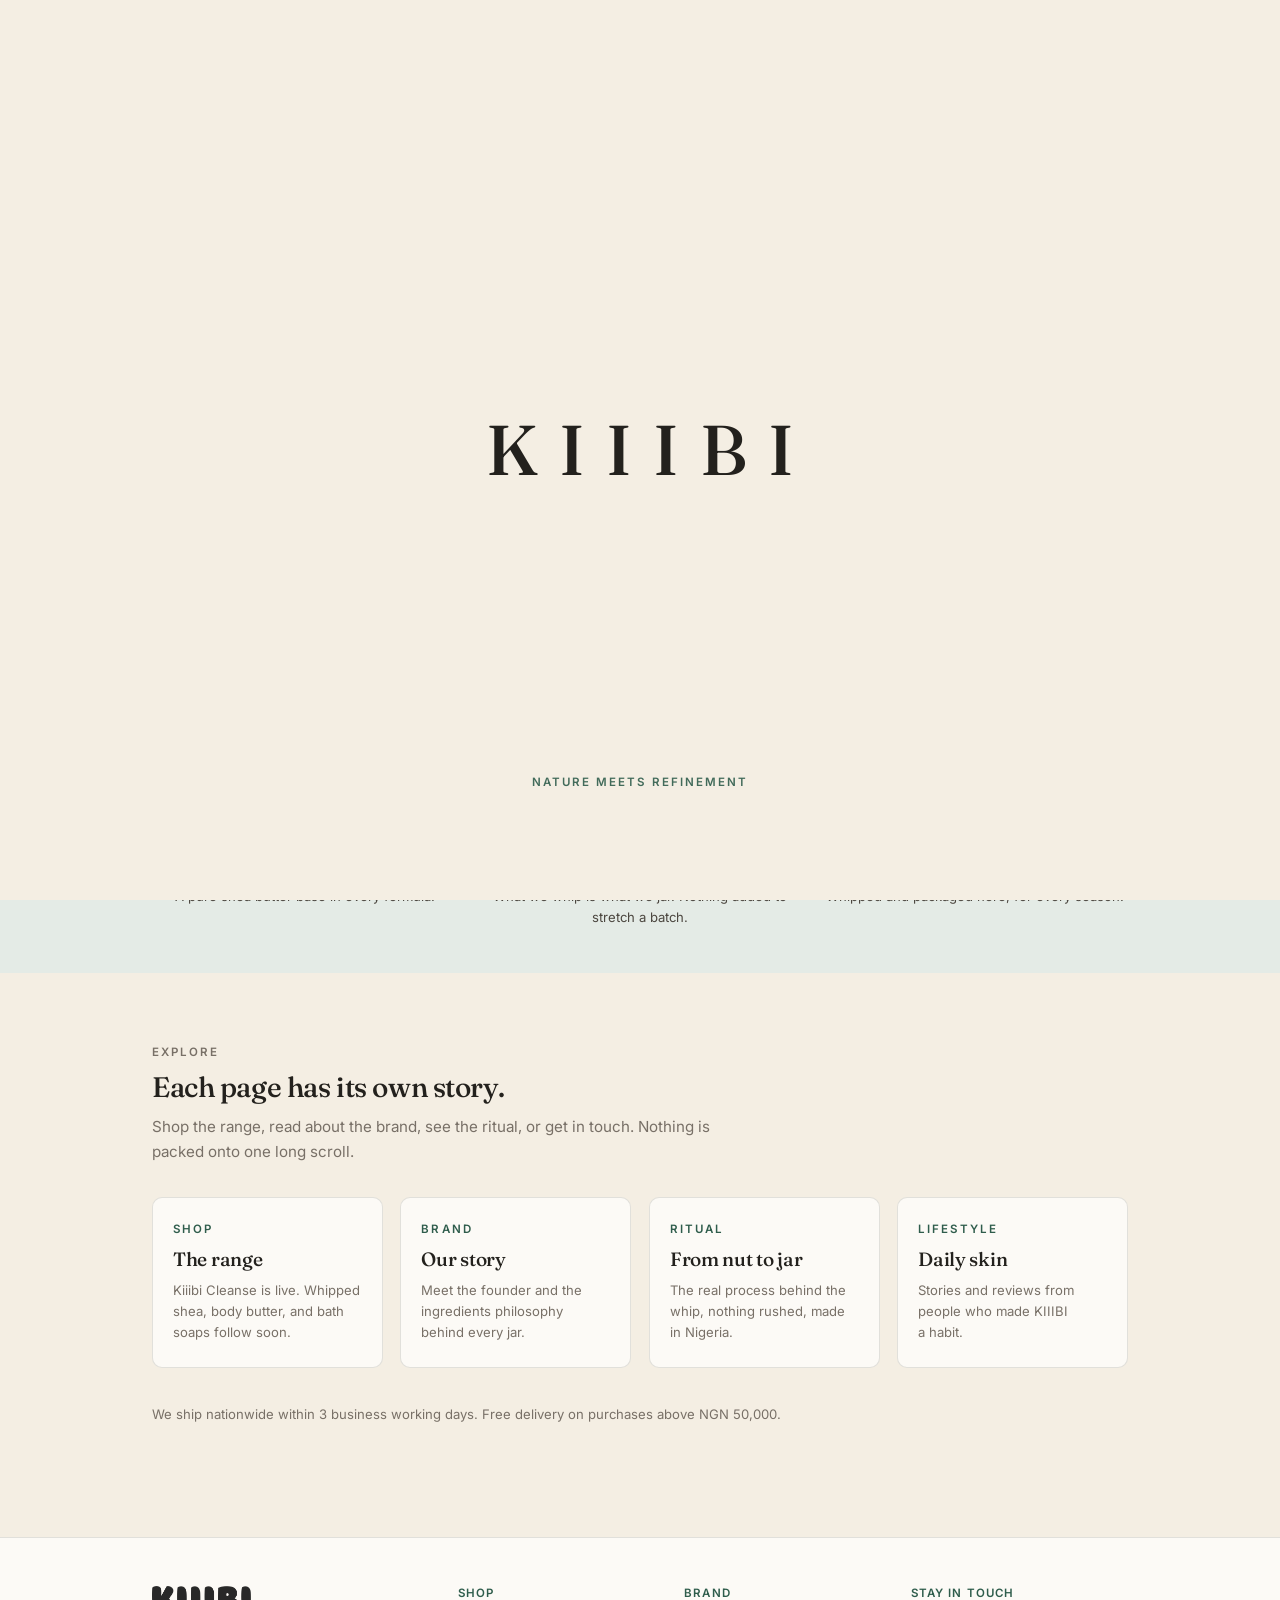
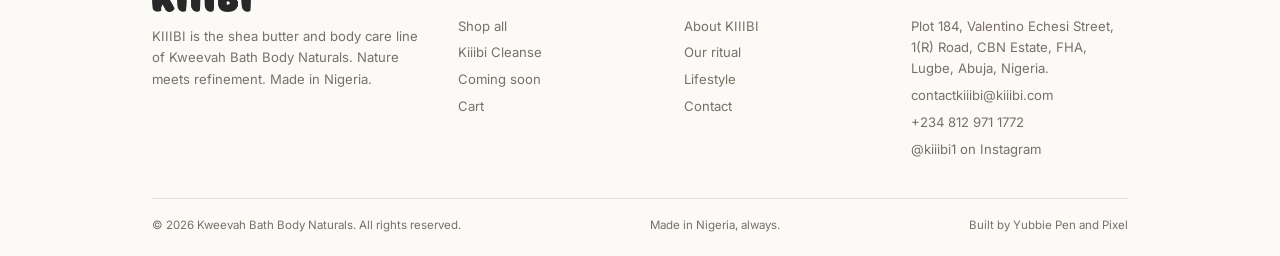
==== commit f8035f2e: "Turn homepage into a brand landing page: About first, no one-page dump" ====
--- a/index.html
+++ b/index.html
@@ -12,12 +12,11 @@
 <meta name="twitter:card" content="summary_large_image">
 <meta name="twitter:image" content="assets/og-brand.jpg">
 <meta name="theme-color" content="#F4EEE3">
-<link rel="preload" as="image" href="assets/cleanse.jpeg">
 <link rel="icon" href="assets/favicon.png">
 <link rel="preconnect" href="https://fonts.googleapis.com">
 <link rel="preconnect" href="https://fonts.gstatic.com" crossorigin>
 <link href="https://fonts.googleapis.com/css2?family=Fraunces:opsz,wght@9..144,400;9..144,500;9..144,600&family=Inter:wght@400;500;600;700&display=swap" rel="stylesheet">
-<link rel="stylesheet" href="css/site.css?v=4">
+<link rel="stylesheet" href="css/site.css?v=5">
 <style>@media(max-width:900px){nav.primary{visibility:hidden;opacity:0;pointer-events:none}nav.primary.open{visibility:visible;opacity:1;pointer-events:auto}}</style>
 <noscript><style>#introSplash{display:none}</style></noscript>
 </head>
@@ -66,24 +65,20 @@
 </header>
 
 <main id="top">
-<section class="hero">
+<section class="home-about" id="about">
 <div class="wrap">
-<div class="hero-copy">
-<p class="eyebrow">Nature meets refinement</p>
+<div class="home-about-copy">
+<p class="eyebrow">About KIIIBI</p>
 <h1>Shea butter and body care, whipped properly in Nigeria.</h1>
 <p class="lead">KIIIBI is the shea butter and body care line of Kweevah Bath Body Naturals. We make real shea, whipped and cured with care, with no fillers and no shortcuts. Made in Nigeria for every season, Harmattan included.</p>
+<p class="lead">Skin does better on fewer, better ingredients. Everything we make begins as raw shea butter and stays that way. Whipped, cured, and jarred in small batches by hand.</p>
 <div class="hero-actions">
-<a class="btn btn-primary" href="products.html">Shop the range</a>
-<a class="btn btn-ghost" href="about.html">Our story</a>
-</div>
-<div class="hero-stats">
-<div><span class="dot"></span>100% shea butter base</div>
-<div><span class="dot"></span>No fillers, ever</div>
-<div><span class="dot"></span>Cruelty free</div>
+<a class="btn btn-primary" href="about.html">Read our story</a>
+<a class="btn btn-ghost" href="products.html">Shop the range</a>
 </div>
 </div>
-<div class="hero-visual">
-<img src="assets/cleanse.jpeg" alt="Kiiibi Cleanse black cream wash jar" width="1092" height="1024" fetchpriority="high" decoding="async">
+<div class="home-about-visual">
+<img src="assets/shea-range.jpg" alt="KIIIBI shea butter and body care range" width="1200" height="900" fetchpriority="high" decoding="async">
 </div>
 </div>
 </section>
@@ -103,106 +98,36 @@
 </div>
 </div>
 
-<section class="split" id="about">
-<div class="wrap">
-<div>
-<p class="eyebrow">About KIIIBI</p>
-<h2>Made by people, not a factory line.</h2>
-<p class="lead">KIIIBI started with one belief: skin does better on fewer, better ingredients. Everything we make begins as raw shea butter and stays that way. Whipped, cured, and jarred in small batches by hand.</p>
-<ul class="ethos-points">
-<li><svg viewBox="0 0 24 24" fill="none" stroke-width="2"><path d="M5 13l4 4L19 7"/></svg> No fillers or diluents. What we whip is what we jar.</li>
-<li><svg viewBox="0 0 24 24" fill="none" stroke-width="2"><path d="M5 13l4 4L19 7"/></svg> Cruelty free, never tested on animals at any stage.</li>
-<li><svg viewBox="0 0 24 24" fill="none" stroke-width="2"><path d="M5 13l4 4L19 7"/></svg> Formulated and worn through Nigeria's driest months.</li>
-</ul>
-<a class="btn btn-ghost" href="about.html">Read our story</a>
-</div>
-<div class="visual">
-<img src="assets/shea-range.jpg" alt="KIIIBI shea butter range" loading="lazy">
-</div>
-</div>
-</section>
-
-<section class="split alt">
-<div class="wrap">
-<div class="visual">
-<img src="assets/cleanse.jpeg" alt="Kiiibi Cleanse black cream wash" loading="lazy">
-</div>
-<div>
-<p class="eyebrow">Now available</p>
-<h2>Kiiibi Cleanse, black cream wash.</h2>
-<p class="lead">A rich, creamy lather that cleanses thoroughly without leaving skin dry or stripped. Crafted with plantain peel ash, palm kernel oil, and shea butter. The first product in the KIIIBI range.</p>
-<div class="price-row">
-<div class="price-chip"><div class="size">200g</div><div class="amt">NGN 11,300</div></div>
-<div class="price-chip"><div class="size">250g</div><div class="amt">NGN 12,650</div></div>
-</div>
-<a class="btn btn-primary" href="product.html">Shop Cleanse</a>
-</div>
-</div>
-</section>
-
-<section class="catalog">
+<section class="home-paths">
 <div class="wrap">
 <div class="section-head">
-<p class="eyebrow">Shop</p>
-<h2>The range.</h2>
-<p>Kiiibi Cleanse is ready to order. The shea butters, body butter, and soaps are photographed and waiting. They launch soon.</p>
+<p class="eyebrow">Explore</p>
+<h2>Each page has its own story.</h2>
+<p>Shop the range, read about the brand, see the ritual, or get in touch. Nothing is packed onto one long scroll.</p>
 </div>
-<div class="product-grid" id="liveGrid"></div>
-<div class="section-head" style="margin-top:3rem" id="coming-soon">
-<p class="eyebrow">Coming soon</p>
-<h2>Shea and body care.</h2>
-<p>Whipped shea, body butter, and bath soaps. Photographed and ready. Not for sale yet.</p>
+<div class="path-grid">
+<a class="path-card" href="products.html">
+<span class="eyebrow">Shop</span>
+<h3>The range</h3>
+<p>Kiiibi Cleanse is live. Whipped shea, body butter, and bath soaps follow soon.</p>
+</a>
+<a class="path-card" href="about.html">
+<span class="eyebrow">Brand</span>
+<h3>Our story</h3>
+<p>Meet the founder and the ingredients philosophy behind every jar.</p>
+</a>
+<a class="path-card" href="ritual.html">
+<span class="eyebrow">Ritual</span>
+<h3>From nut to jar</h3>
+<p>The real process behind the whip, nothing rushed, made in Nigeria.</p>
+</a>
+<a class="path-card" href="lifestyle.html">
+<span class="eyebrow">Lifestyle</span>
+<h3>Daily skin</h3>
+<p>Stories and reviews from people who made KIIIBI a habit.</p>
+</a>
 </div>
-<div class="product-grid" id="soonGrid"></div>
-</div>
-</section>
-
-<section class="split">
-<div class="wrap">
-<div>
-<p class="eyebrow">Our ritual</p>
-<h2>From nut to jar, nothing is rushed.</h2>
-<p class="lead">Every batch of KIIIBI starts as a raw shea nut and ends as a jar on your shelf. See the real process behind the whip, made in Nigeria.</p>
-<a class="btn btn-ghost" href="ritual.html">See the ritual</a>
-</div>
-<div class="visual">
-<img src="assets/shea-ultra.jpg" alt="KIIIBI ultra cream shea butter" loading="lazy">
-</div>
-</div>
-</section>
-
-<section class="reviews">
-<div class="wrap">
-<div class="section-head center">
-<p class="eyebrow">Loved on repeat</p>
-<h2>What is being said</h2>
-</div>
-<div class="review-grid">
-<div class="review-card">
-<div class="stars">&#9733;&#9733;&#9733;&#9733;&#9733;</div>
-<p class="quote">"My skin has never felt this soft. I use it every single day now and I am never going back."</p>
-<div class="who"><strong>Amaka O.</strong>Abuja</div>
-</div>
-<div class="review-card">
-<div class="stars">&#9733;&#9733;&#9733;&#9733;&#9733;</div>
-<p class="quote">"The Cleanse wash leaves my skin clean without that tight, dry feeling. It is a staple in my bathroom now."</p>
-<div class="who"><strong>Tunde A.</strong>Lagos</div>
-</div>
-</div>
-</div>
-</section>
-
-<section class="split alt">
-<div class="wrap">
-<div class="visual">
-<img src="assets/founder.jpg" alt="Adewumi Ubong, Founder of KIIIBI" loading="lazy">
-</div>
-<div>
-<p class="eyebrow">The face behind KIIIBI</p>
-<h2>Built with the same rigor as a balance sheet.</h2>
-<p class="lead">KIIIBI is led by Adewumi Ubong, a financial management professional of over nine years, who brings the same discipline and transparency to skincare that she brought to financial oversight.</p>
-<a class="btn btn-ghost" href="about.html">Meet the founder</a>
-</div>
+<p class="home-ship note">We ship nationwide within 3 business working days. Free delivery on purchases above NGN 50,000.</p>
 </div>
 </section>
 </main>
--- a/css/site.css
+++ b/css/site.css
@@ -51,8 +51,9 @@
   --shadow-sm:0 10px 24px -16px rgba(35,33,29,.24);
   --radius:6px;
   --header:70px;
-  --max:1200px;
+  --max:1120px;
   --ease:cubic-bezier(.2,.8,.2,1);
+  --pad-x:clamp(1.4rem,6.5vw,4.5rem);
 }
 
 *{margin:0;padding:0;box-sizing:border-box}
@@ -97,7 +98,7 @@
 h5{font-family:var(--font-text);font-weight:600;line-height:var(--leading-snug);font-size:var(--text-base)}
 p{text-wrap:pretty}
 
-.wrap{max-width:var(--max);margin:0 auto;padding:0 6vw}
+.wrap{max-width:var(--max);margin:0 auto;padding:0 var(--pad-x)}
 .lead{font-size:var(--text-md);color:var(--muted);max-width:40em;line-height:1.6}
 .muted{color:var(--muted)}
 .note{font-size:var(--text-sm);color:var(--muted)}
@@ -212,8 +213,8 @@
 
 /* ---------- Page scaffolding ---------- */
 main{padding-top:var(--header)}
-.page-intro{padding:3.4rem 0 1.6rem}
-.page-intro h1{margin:.3em 0 .4em;max-width:16em}
+.page-intro{padding:4.2rem 0 2.2rem}
+.page-intro h1{margin:.35em 0 .5em;max-width:16em}
 .page-intro .lead{max-width:38em}
 .section-head{margin-bottom:2rem;max-width:40em}
 .section-head.center{margin-left:auto;margin-right:auto;text-align:center}
@@ -233,18 +234,18 @@
 .hero-visual img{width:100%;height:auto;aspect-ratio:4/5;object-fit:cover}
 
 /* ---------- Intro splash ---------- */
-#introSplash{position:fixed;inset:0;z-index:500;background:var(--bone);display:flex;align-items:center;justify-content:center;cursor:pointer;transition:opacity .6s ease}
+#introSplash{position:fixed;inset:0;z-index:500;background:var(--bone);display:flex;align-items:center;justify-content:center;cursor:pointer;transition:opacity .6s ease;padding:clamp(2.4rem,10vh,7rem) clamp(1.6rem,8vw,6rem)}
 #introSplash.fade-out{opacity:0;pointer-events:none}
 body.splash-lock{overflow:hidden;height:100vh;height:100dvh}
-.splash-stage{position:absolute;inset:0;display:flex;align-items:center;justify-content:center;padding:8vw;opacity:0;transition:opacity .55s ease;pointer-events:none}
+.splash-stage{position:absolute;inset:0;display:flex;align-items:center;justify-content:center;padding:clamp(2.4rem,10vh,7rem) clamp(1.6rem,8vw,6rem);opacity:0;transition:opacity .55s ease;pointer-events:none}
 .splash-stage.active{opacity:1}
 .splash-mark{font-family:var(--font-display);font-weight:500;color:var(--ink);font-size:clamp(1.9rem,7vw,4.4rem);letter-spacing:.3em;padding-left:.3em;display:flex}
 .splash-letter{display:inline-block;opacity:0;transform:translateY(16px);transition:opacity .5s var(--ease),transform .5s var(--ease);transition-delay:calc(var(--i,0)*.1s)}
 .splash-stage.active .splash-letter{opacity:1;transform:none}
-.splash-sub{position:absolute;left:0;right:0;bottom:10vh;text-align:center;font-size:var(--text-xs);font-weight:600;letter-spacing:var(--tracking-eyebrow);text-transform:uppercase;color:var(--green);opacity:0;transition:opacity .8s ease .4s}
+.splash-sub{position:absolute;left:0;right:0;bottom:clamp(3.2rem,12vh,7rem);text-align:center;font-size:var(--text-xs);font-weight:600;letter-spacing:var(--tracking-eyebrow);text-transform:uppercase;color:var(--green);opacity:0;transition:opacity .8s ease .4s;padding:0 clamp(1.6rem,8vw,6rem)}
 .splash-stage-text.active .splash-sub{opacity:.9}
 .splash-stage-writeup{padding:0}
-.writeup-line{position:absolute;inset:0;display:flex;align-items:center;justify-content:center;padding:0 8vw;opacity:0;transform:translateY(14px);transition:opacity .7s ease,transform .7s ease}
+.writeup-line{position:absolute;inset:0;display:flex;align-items:center;justify-content:center;padding:clamp(2.4rem,10vh,7rem) clamp(1.6rem,8vw,6rem);opacity:0;transform:translateY(14px);transition:opacity .7s ease,transform .7s ease}
 .writeup-line.active{opacity:1;transform:none}
 .writeup-line p{max-width:22em;text-align:center;font-family:var(--font-display);font-weight:500;color:var(--ink);font-size:var(--display-3);line-height:var(--leading-snug)}
 @media (prefers-reduced-motion:reduce){
@@ -258,10 +259,32 @@
 @keyframes marquee{from{transform:translateX(0)}to{transform:translateX(-50%)}}
 
 /* ---------- Brand statement band (light) ---------- */
-.brand-band{background:var(--green-soft);padding:2.2rem 0}
-.brand-band .wrap{display:grid;grid-template-columns:repeat(3,1fr);gap:1.4rem;text-align:center}
+.brand-band{background:var(--green-soft);padding:2.8rem 0}
+.brand-band .wrap{display:grid;grid-template-columns:repeat(3,1fr);gap:1.8rem;text-align:center}
 .brand-band .num{font-family:var(--font-display);font-weight:500;font-size:var(--text-xl);font-variant-numeric:tabular-nums;color:var(--green-deep);display:block;margin-bottom:.15em}
 .brand-band p{font-size:var(--text-sm);color:var(--ink-soft)}
+
+/* ---------- Home: About first, then doors to other pages ---------- */
+.home-about{background:var(--bone);padding:4.6rem 0 4.2rem}
+.home-about .wrap{display:grid;grid-template-columns:1.05fr .95fr;gap:5vw;align-items:center}
+.home-about h1{font-size:var(--display-hero);margin:.4em 0 .55em}
+.home-about .lead{margin-bottom:1.1em;max-width:34em}
+.home-about .hero-actions{margin-top:1.8em}
+.home-about-visual{border-radius:10px;overflow:hidden;background:var(--bone-2);box-shadow:var(--shadow)}
+.home-about-visual img{width:100%;height:auto;aspect-ratio:4/5;object-fit:cover}
+
+.home-paths{padding:4.4rem 0 5rem}
+.path-grid{display:grid;grid-template-columns:repeat(4,minmax(0,1fr));gap:1.1rem}
+.path-card{
+  display:flex;flex-direction:column;gap:.45rem;
+  background:var(--paper);border:1px solid var(--line);border-radius:10px;
+  padding:1.4rem 1.25rem 1.5rem;min-height:100%;
+  transition:transform .26s var(--ease), box-shadow .26s ease, border-color .22s ease;
+}
+.path-card:hover{transform:translateY(-3px);box-shadow:var(--shadow-sm);border-color:var(--line-strong)}
+.path-card h3{font-size:var(--text-lg);margin:.15em 0 .1em}
+.path-card p{font-size:var(--text-sm);color:var(--muted)}
+.home-ship{margin-top:2.2rem}
 
 /* ---------- Story / about blocks ---------- */
 .split{padding:4rem 0}
@@ -327,7 +350,7 @@
 .benefits svg{width:16px;height:16px;stroke:var(--green);flex-shrink:0;margin-top:3px}
 
 /* ---------- Cart ---------- */
-.cart-layout{display:grid;grid-template-columns:1.4fr .8fr;gap:1.6rem;padding:2rem 6vw 4rem;align-items:start}
+.cart-layout{display:grid;grid-template-columns:1.4fr .8fr;gap:1.6rem;padding:2rem var(--pad-x) 4.4rem;align-items:start}
 .cart-list{background:var(--paper);border:1px solid var(--line);border-radius:12px;padding:1rem}
 .cart-item{display:grid;grid-template-columns:80px 1fr auto;gap:.9rem;padding:.9rem 0;border-bottom:1px solid var(--line);align-items:center}
 .cart-item:last-child{border-bottom:0}
@@ -345,7 +368,7 @@
 .empty h2{margin:.5rem 0 .35rem}
 
 /* ---------- Checkout ---------- */
-.checkout{padding:2rem 6vw 4rem;display:grid;grid-template-columns:1.2fr .8fr;gap:1.6rem;align-items:start}
+.checkout{padding:2rem var(--pad-x) 4.4rem;display:grid;grid-template-columns:1.2fr .8fr;gap:1.6rem;align-items:start}
 .form-card,.summary{background:var(--paper);border:1px solid var(--line);border-radius:12px;padding:1.3rem}
 .form-grid{display:grid;grid-template-columns:1fr 1fr;gap:.9rem}
 .field{display:flex;flex-direction:column;gap:.3rem}
@@ -417,7 +440,7 @@
 .sig strong{display:block;font-family:var(--font-text);font-size:var(--text-base);font-weight:600;color:var(--ink)}
 
 /* ---------- Contact ---------- */
-.contact-grid{display:grid;grid-template-columns:1fr 1fr;gap:1.6rem;padding:0 6vw 4rem}
+.contact-grid{display:grid;grid-template-columns:1fr 1fr;gap:1.6rem;padding:0 var(--pad-x) 4.4rem}
 .contact-card{background:var(--paper);border:1px solid var(--line);border-radius:12px;padding:1.4rem}
 .contact-card h3{margin-bottom:.5rem}
 .contact-card p,.contact-card a{color:var(--muted)}
@@ -449,20 +472,23 @@
 
 /* ---------- Responsive ---------- */
 @media (max-width:900px){
-  .split .wrap,.hero .wrap,.pdp-grid,.cart-layout,.checkout,.founder .wrap,.contact-grid,.footer-grid,.featured .wrap{
+  .split .wrap,.hero .wrap,.home-about .wrap,.pdp-grid,.cart-layout,.checkout,.founder .wrap,.contact-grid,.footer-grid,.featured .wrap{
     grid-template-columns:1fr;
   }
-  .product-grid,.review-grid,.ethos-list,.brand-band .wrap{grid-template-columns:1fr 1fr}
+  .product-grid,.review-grid,.ethos-list,.brand-band .wrap,.path-grid{grid-template-columns:1fr 1fr}
   .process-grid{grid-template-columns:1fr 1fr}
   .hero{padding:1.6rem 0 2.4rem}
   .hero .wrap{gap:1.6rem}
-  .hero-visual img{aspect-ratio:16/11}
+  .hero-visual img,.home-about-visual img{aspect-ratio:16/11}
+  .home-about{padding:2.6rem 0 2.8rem}
+  .home-paths{padding:3rem 0 3.6rem}
   .form-grid{grid-template-columns:1fr}
   .summary{position:static}
+  nav.primary{padding:1.3rem var(--pad-x) 3rem}
 }
 @media (max-width:620px){
   :root{--display-hero:1.85rem;--display-1:1.6rem}
-  .product-grid,.review-grid,.ethos-list,.brand-band .wrap,.process-grid{grid-template-columns:1fr}
+  .product-grid,.review-grid,.ethos-list,.brand-band .wrap,.process-grid,.path-grid{grid-template-columns:1fr}
   .cart-item{grid-template-columns:68px 1fr}
   .line-price{grid-column:2}
   .cart-item .remove{display:block;text-align:left;margin-top:.5rem}
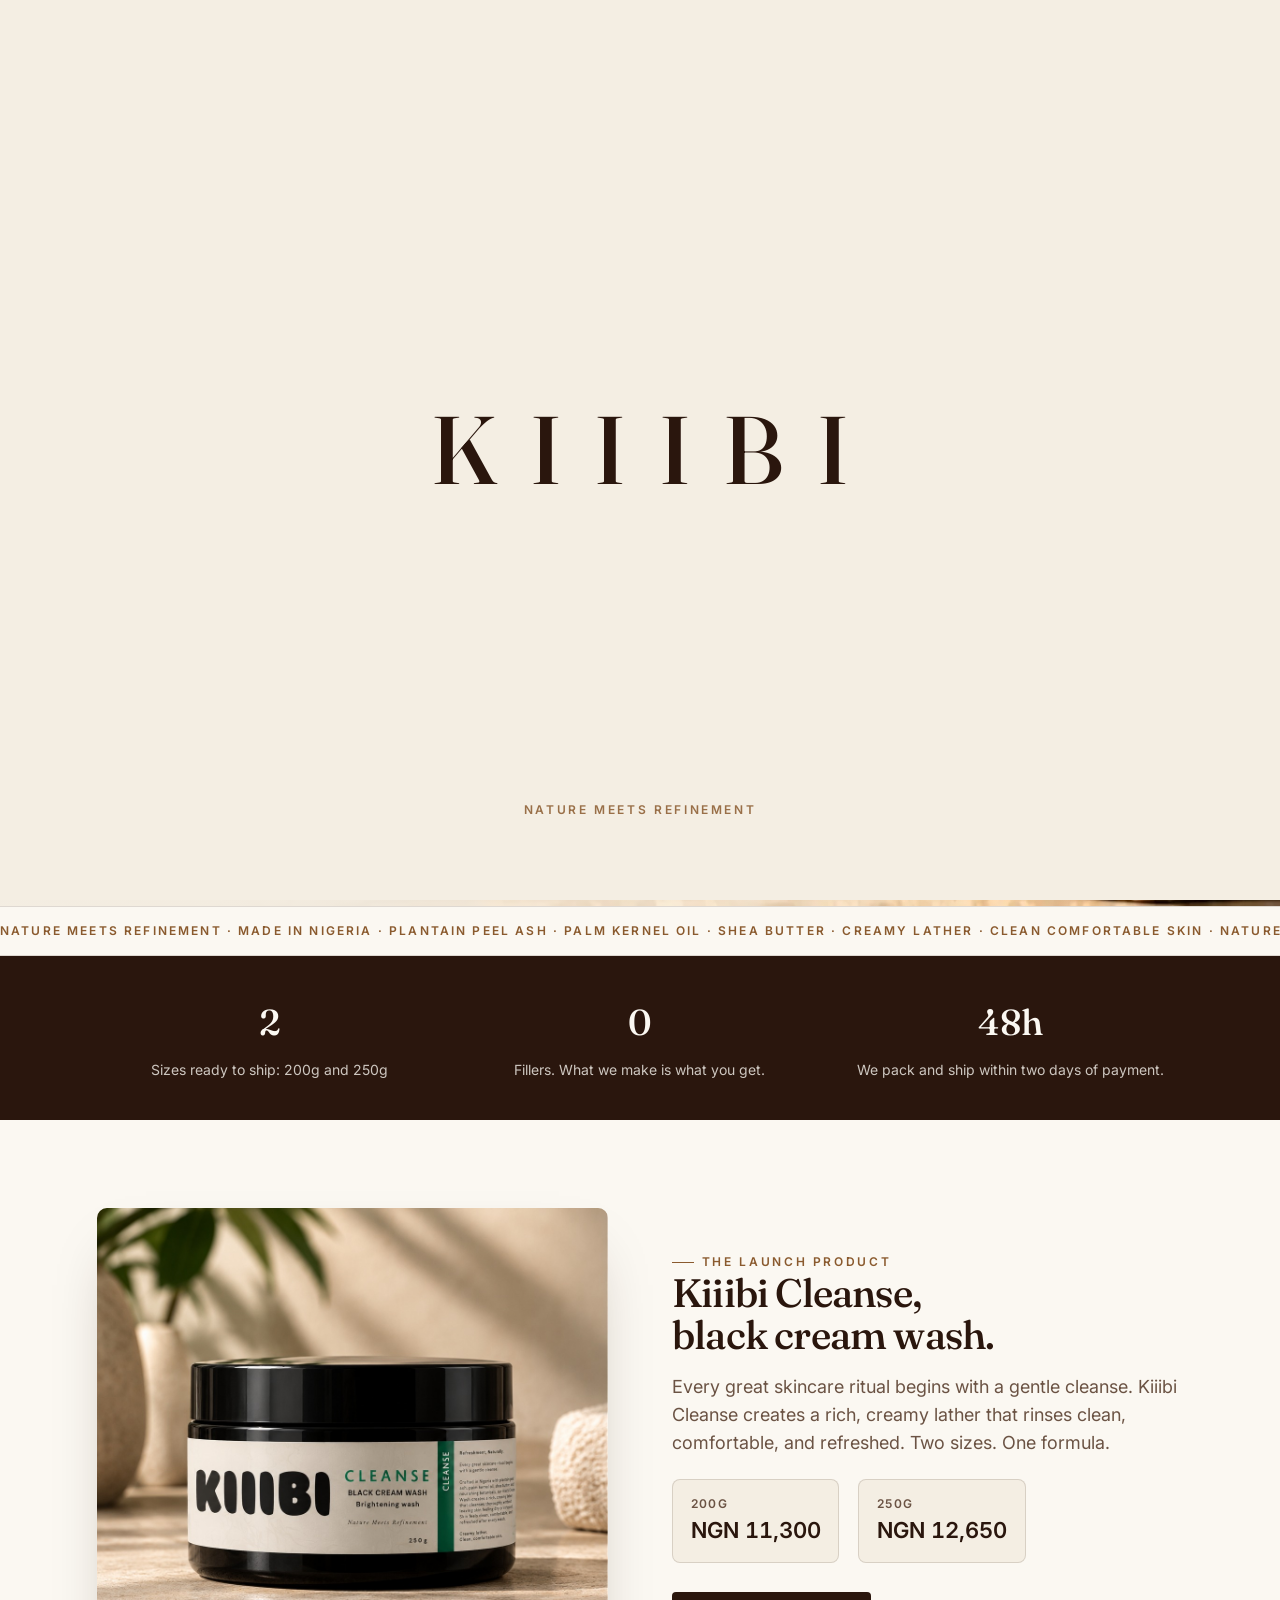
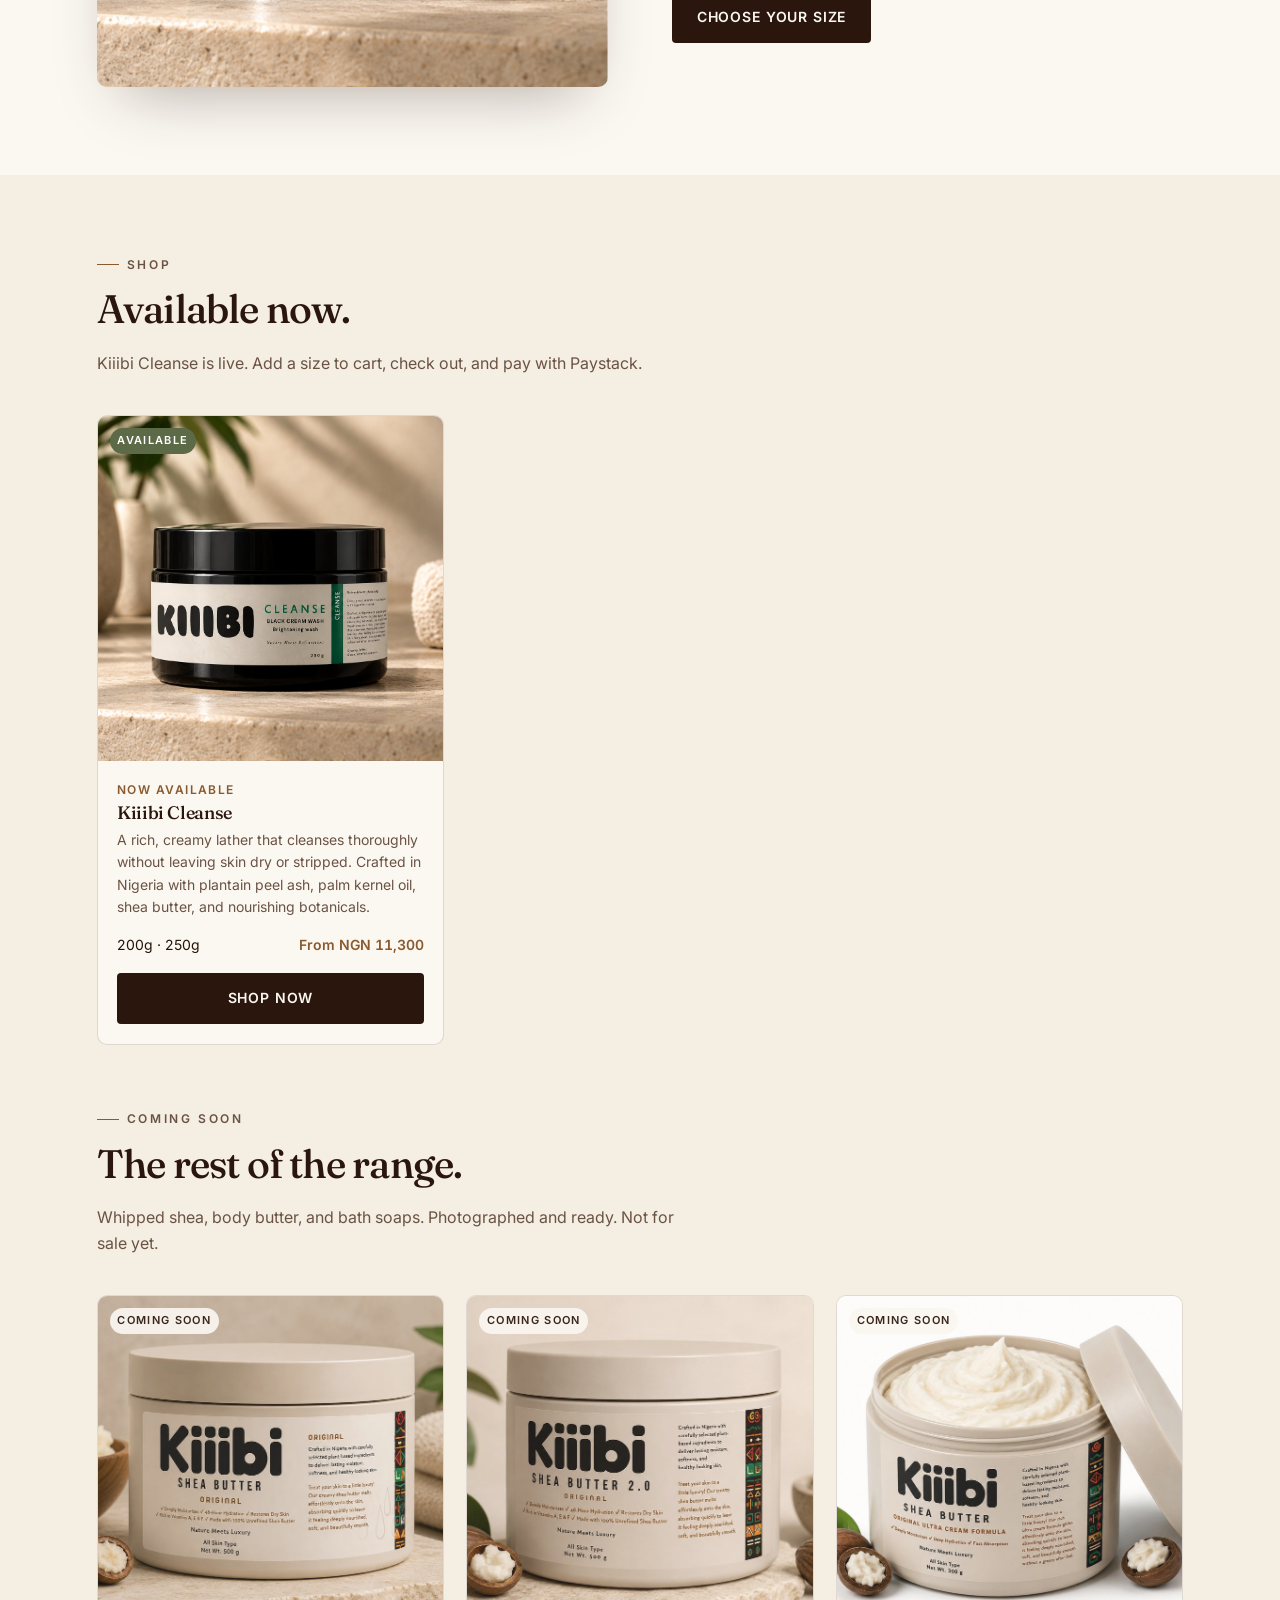
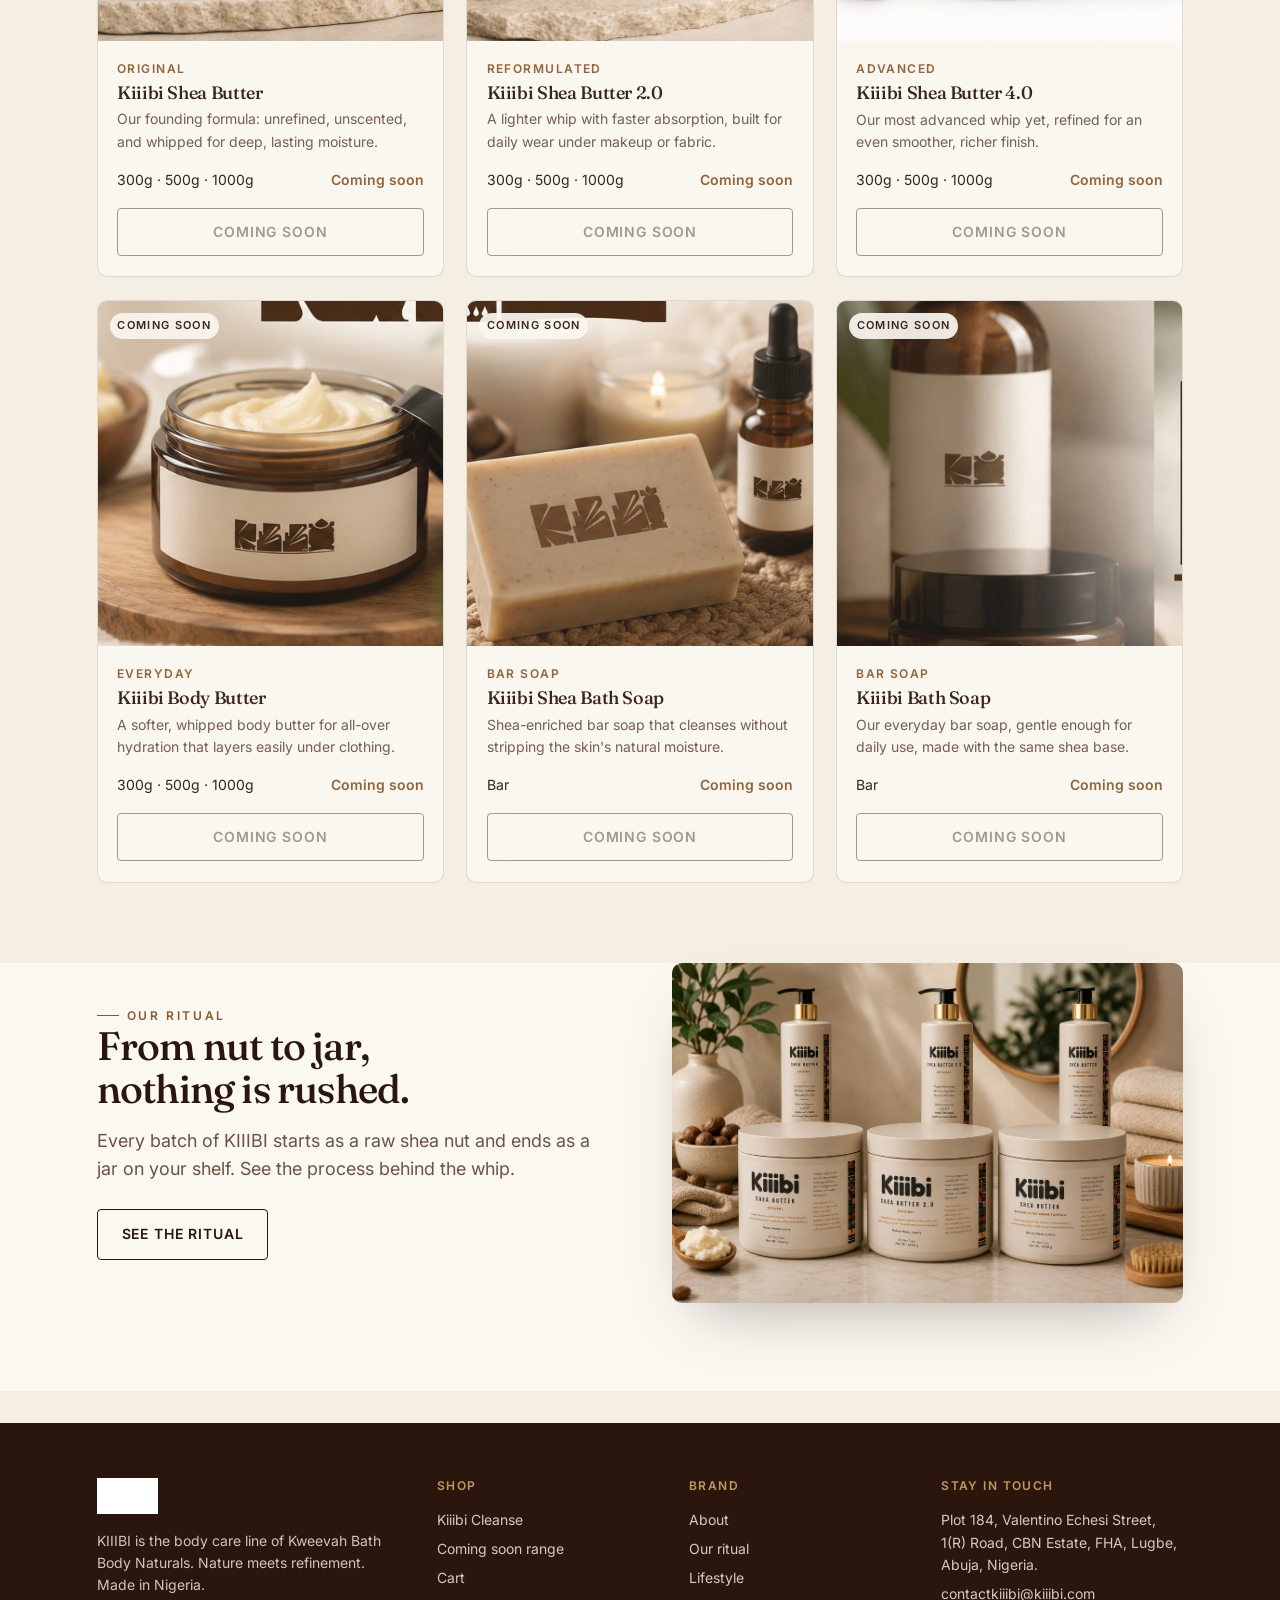
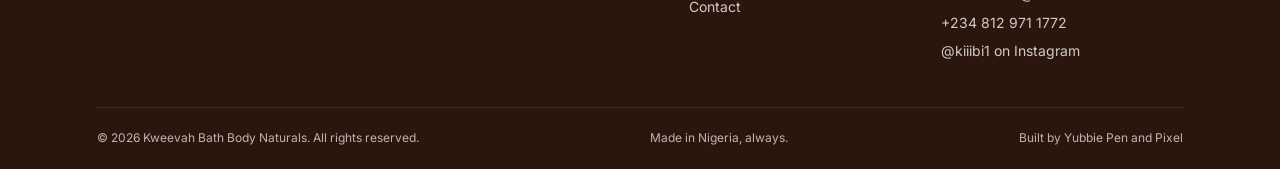
==== commit bcc68405: "Fix mobile nav overlay leak" ====
--- a/index.html
+++ b/index.html
@@ -3,21 +3,21 @@
 <head>
 <meta charset="UTF-8">
 <meta name="viewport" content="width=device-width, initial-scale=1.0">
-<title>KIIIBI | Shea butter and body care, made in Nigeria</title>
-<meta name="description" content="KIIIBI by Kweevah Bath Body Naturals. Shea butter and body care whipped properly in Nigeria. Real shea, no fillers, cruelty free, made for every season.">
+<title>KIIIBI | Whipped shea and Kiiibi Cleanse, made in Nigeria</title>
+<meta name="description" content="KIIIBI by Kweevah Bath Body Naturals. Kiiibi Cleanse black cream wash is available now. Whipped shea butter and body care, made in Nigeria.">
 <meta property="og:type" content="website">
-<meta property="og:title" content="KIIIBI | Shea butter and body care, made in Nigeria">
-<meta property="og:description" content="Shea butter and body care whipped properly in Nigeria. Real shea, no fillers, cruelty free, made for every season.">
-<meta property="og:image" content="assets/og-brand.jpg">
+<meta property="og:title" content="KIIIBI | Kiiibi Cleanse black cream wash">
+<meta property="og:description" content="A rich, creamy lather that cleanses without stripping. Crafted in Nigeria with plantain peel ash, palm kernel oil, and shea butter.">
+<meta property="og:image" content="assets/og-cleanse.jpg">
 <meta name="twitter:card" content="summary_large_image">
-<meta name="twitter:image" content="assets/og-brand.jpg">
+<meta name="twitter:image" content="assets/og-cleanse.jpg">
 <meta name="theme-color" content="#F4EEE3">
+<link rel="preload" as="image" href="assets/hero-cleanse.webp" type="image/webp">
 <link rel="icon" href="assets/favicon.png">
 <link rel="preconnect" href="https://fonts.googleapis.com">
 <link rel="preconnect" href="https://fonts.gstatic.com" crossorigin>
-<link href="https://fonts.googleapis.com/css2?family=Fraunces:opsz,wght@9..144,400;9..144,500;9..144,600&family=Inter:wght@400;500;600;700&display=swap" rel="stylesheet">
-<link rel="stylesheet" href="css/site.css?v=5">
-<style>@media(max-width:900px){nav.primary{visibility:hidden;opacity:0;pointer-events:none}nav.primary.open{visibility:visible;opacity:1;pointer-events:auto}}</style>
+<link href="https://fonts.googleapis.com/css2?family=Fraunces:ital,opsz,wght@0,9..144,400;0,9..144,500;0,9..144,600;1,9..144,400&family=Inter:wght@400;500;600;700&display=swap" rel="stylesheet">
+<link rel="stylesheet" href="css/site.css?v=2">
 <noscript><style>#introSplash{display:none}</style></noscript>
 </head>
 <body>
@@ -34,20 +34,19 @@
 <a class="skip" href="#top">Skip to content</a>
 <header class="site">
 <div class="wrap">
-<a class="brandmark" href="index.html"><img src="assets/logo.png" alt="KIIIBI"></a>
+<a class="brandmark" href="index.html"><img src="assets/logo.jpeg" alt="KIIIBI"></a>
 <nav class="primary" id="primaryNav">
 <div class="nav-drop">
 <button type="button">Shop <svg viewBox="0 0 24 24"><path d="M6 9l6 6 6-6"/></svg></button>
 <div class="menu">
-<a href="products.html" data-page="products.html">Shop all <span>Every KIIIBI product</span></a>
 <a href="product.html" data-page="product.html">Kiiibi Cleanse <span>Black cream wash, available now</span></a>
-<a href="products.html#coming-soon" data-page="products.html">Shea and body care <span>Coming soon</span></a>
+<a href="products.html" data-page="products.html">The range <span>Coming soon collection</span></a>
 </div>
 </div>
 <div class="nav-drop">
 <button type="button">Brand <svg viewBox="0 0 24 24"><path d="M6 9l6 6 6-6"/></svg></button>
 <div class="menu">
-<a href="about.html" data-page="about.html">About KIIIBI <span>Who we are and what we make</span></a>
+<a href="about.html" data-page="about.html">About <span>The founder and our ethos</span></a>
 <a href="ritual.html" data-page="ritual.html">Our ritual <span>From nut to jar</span></a>
 <a href="lifestyle.html" data-page="lifestyle.html">Lifestyle <span>Stories and reviews</span></a>
 </div>
@@ -65,69 +64,93 @@
 </header>
 
 <main id="top">
-<section class="home-about" id="about">
-<div class="wrap">
-<div class="home-about-copy">
-<p class="eyebrow">About KIIIBI</p>
-<h1>Shea butter and body care, whipped properly in Nigeria.</h1>
-<p class="lead">KIIIBI is the shea butter and body care line of Kweevah Bath Body Naturals. We make real shea, whipped and cured with care, with no fillers and no shortcuts. Made in Nigeria for every season, Harmattan included.</p>
-<p class="lead">Skin does better on fewer, better ingredients. Everything we make begins as raw shea butter and stays that way. Whipped, cured, and jarred in small batches by hand.</p>
+<section class="hero">
+<div class="hero-media" aria-hidden="true">
+<picture>
+<source srcset="assets/hero-cleanse.webp" type="image/webp">
+<img src="assets/hero-cleanse.jpg" alt="" width="1800" height="1013" fetchpriority="high" decoding="async">
+</picture>
+</div>
+<div class="hero-scrim" aria-hidden="true"></div>
+<div class="wrap hero-inner">
+<div class="hero-copy">
+<p class="eyebrow">Now available</p>
+<h1>Kiiibi Cleanse. Black cream wash, properly made.</h1>
+<p class="lead">A rich, creamy lather that cleanses thoroughly without leaving skin dry or stripped. Crafted in Nigeria with plantain peel ash, palm kernel oil, shea butter, and nourishing botanicals. Nature meets refinement.</p>
 <div class="hero-actions">
-<a class="btn btn-primary" href="about.html">Read our story</a>
-<a class="btn btn-ghost" href="products.html">Shop the range</a>
-</div>
-</div>
-<div class="home-about-visual">
-<img src="assets/shea-range.jpg" alt="KIIIBI shea butter and body care range" width="1200" height="900" fetchpriority="high" decoding="async">
+<a class="btn btn-primary" href="product.html">Shop Cleanse</a>
+<a class="btn btn-ghost" href="products.html">See the range</a>
+</div>
+<div class="hero-stats">
+<div><span class="dot"></span>200g NGN 11,300</div>
+<div><span class="dot"></span>250g NGN 12,650</div>
+<div><span class="dot"></span>Made in Nigeria</div>
+</div>
 </div>
 </div>
 </section>
 
 <div class="marquee" aria-hidden="true">
 <div class="marquee-track">
-<span>Nature meets refinement &middot; Free delivery on purchases above 50k &middot; Nature meets refinement &middot; Free delivery on purchases above 50k &middot;</span>
-<span>Nature meets refinement &middot; Free delivery on purchases above 50k &middot; Nature meets refinement &middot; Free delivery on purchases above 50k &middot;</span>
-</div>
-</div>
-
-<div class="brand-band">
-<div class="wrap">
-<div><span class="num">Real shea</span><p>A pure shea butter base in every formula.</p></div>
-<div><span class="num">No fillers</span><p>What we whip is what we jar. Nothing added to stretch a batch.</p></div>
-<div><span class="num">Nigeria</span><p>Whipped and packaged here, for every season.</p></div>
-</div>
-</div>
-
-<section class="home-paths">
+<span>Nature meets refinement · Made in Nigeria · Plantain peel ash · Palm kernel oil · Shea butter · Creamy lather · Clean comfortable skin · Nature meets refinement · Made in Nigeria · Plantain peel ash · Palm kernel oil · Shea butter · Creamy lather · Clean comfortable skin ·</span>
+<span>Nature meets refinement · Made in Nigeria · Plantain peel ash · Palm kernel oil · Shea butter · Creamy lather · Clean comfortable skin · Nature meets refinement · Made in Nigeria · Plantain peel ash · Palm kernel oil · Shea butter · Creamy lather · Clean comfortable skin ·</span>
+</div>
+</div>
+
+<div class="stats-band">
+<div class="wrap">
+<div><span class="num">2</span><p>Sizes ready to ship: 200g and 250g</p></div>
+<div><span class="num">0</span><p>Fillers. What we make is what you get.</p></div>
+<div><span class="num">48h</span><p>We pack and ship within two days of payment.</p></div>
+</div>
+</div>
+
+<section class="featured">
+<div class="wrap">
+<div class="featured-visual">
+<img src="assets/cleanse.jpeg" alt="Kiiibi Cleanse black cream wash jar">
+</div>
+<div>
+<p class="eyebrow">The launch product</p>
+<h2>Kiiibi Cleanse, black cream wash.</h2>
+<p class="lead" style="margin:1rem 0 0">Every great skincare ritual begins with a gentle cleanse. Kiiibi Cleanse creates a rich, creamy lather that rinses clean, comfortable, and refreshed. Two sizes. One formula.</p>
+<div class="price-row">
+<div class="price-chip"><div class="size">200g</div><div class="amt">NGN 11,300</div></div>
+<div class="price-chip"><div class="size">250g</div><div class="amt">NGN 12,650</div></div>
+</div>
+<a class="btn btn-primary" href="product.html">Choose your size</a>
+</div>
+</div>
+</section>
+
+<section class="catalog">
 <div class="wrap">
 <div class="section-head">
-<p class="eyebrow">Explore</p>
-<h2>Each page has its own story.</h2>
-<p>Shop the range, read about the brand, see the ritual, or get in touch. Nothing is packed onto one long scroll.</p>
-</div>
-<div class="path-grid">
-<a class="path-card" href="products.html">
-<span class="eyebrow">Shop</span>
-<h3>The range</h3>
-<p>Kiiibi Cleanse is live. Whipped shea, body butter, and bath soaps follow soon.</p>
-</a>
-<a class="path-card" href="about.html">
-<span class="eyebrow">Brand</span>
-<h3>Our story</h3>
-<p>Meet the founder and the ingredients philosophy behind every jar.</p>
-</a>
-<a class="path-card" href="ritual.html">
-<span class="eyebrow">Ritual</span>
-<h3>From nut to jar</h3>
-<p>The real process behind the whip, nothing rushed, made in Nigeria.</p>
-</a>
-<a class="path-card" href="lifestyle.html">
-<span class="eyebrow">Lifestyle</span>
-<h3>Daily skin</h3>
-<p>Stories and reviews from people who made KIIIBI a habit.</p>
-</a>
-</div>
-<p class="home-ship note">We ship nationwide within 3 business working days. Free delivery on purchases above NGN 50,000.</p>
+<p class="eyebrow">Shop</p>
+<h2>Available now.</h2>
+<p>Kiiibi Cleanse is live. Add a size to cart, check out, and pay with Paystack.</p>
+</div>
+<div class="product-grid" id="liveGrid"></div>
+<div class="section-head" style="margin-top:4rem">
+<p class="eyebrow">Coming soon</p>
+<h2>The rest of the range.</h2>
+<p>Whipped shea, body butter, and bath soaps. Photographed and ready. Not for sale yet.</p>
+</div>
+<div class="product-grid" id="soonGrid"></div>
+</div>
+</section>
+
+<section class="featured" style="padding-top:0">
+<div class="wrap">
+<div>
+<p class="eyebrow">Our ritual</p>
+<h2>From nut to jar, nothing is rushed.</h2>
+<p class="lead" style="margin:1rem 0 1.6rem">Every batch of KIIIBI starts as a raw shea nut and ends as a jar on your shelf. See the process behind the whip.</p>
+<a class="btn btn-ghost" href="ritual.html">See the ritual</a>
+</div>
+<div class="featured-visual">
+<img src="assets/shea-range.jpg" alt="KIIIBI shea butter range, coming soon">
+</div>
 </div>
 </section>
 </main>
@@ -136,19 +159,18 @@
 <div class="wrap">
 <div class="footer-grid">
 <div class="footer-brand">
-<img class="footer-logo" src="assets/logo.png" alt="KIIIBI">
-<p>KIIIBI is the shea butter and body care line of Kweevah Bath Body Naturals. Nature meets refinement. Made in Nigeria.</p>
+<img class="footer-logo" src="assets/logo.jpeg" alt="KIIIBI">
+<p>KIIIBI is the body care line of Kweevah Bath Body Naturals. Nature meets refinement. Made in Nigeria.</p>
 </div>
 <nav class="footer-col">
 <h5>Shop</h5>
-<a href="products.html">Shop all</a>
 <a href="product.html">Kiiibi Cleanse</a>
-<a href="products.html#coming-soon">Coming soon</a>
+<a href="products.html">Coming soon range</a>
 <a href="cart.html">Cart</a>
 </nav>
 <nav class="footer-col">
 <h5>Brand</h5>
-<a href="about.html">About KIIIBI</a>
+<a href="about.html">About</a>
 <a href="ritual.html">Our ritual</a>
 <a href="lifestyle.html">Lifestyle</a>
 <a href="contact.html">Contact</a>
@@ -164,7 +186,7 @@
 <div class="footer-bottom">
 <span>&copy; 2026 Kweevah Bath Body Naturals. All rights reserved.</span>
 <span>Made in Nigeria, always.</span>
-<a href="https://wa.me/2347032352158" target="_blank" rel="noopener">Built by Yubbie Pen and Pixel</a>
+<a href="https://wa.me/2347032352158?text=Hi%20Yubbie%2C%20I%20saw%20the%20KIIIBI%20website%20and%20I%27d%20like%20to%20talk%20about%20a%20website%20too" target="_blank" rel="noopener">Built by Yubbie Pen and Pixel</a>
 </div>
 </div>
 </footer>
@@ -173,6 +195,6 @@
 </a>
 <script src="js/config.js"></script>
 <script src="js/site.js"></script>
-<script>setTimeout(function(){var s=document.getElementById('introSplash');if(s&&!s.dataset.done){s.dataset.done='1';s.classList.add('fade-out');setTimeout(function(){if(s.parentNode)s.parentNode.removeChild(s);document.body.classList.remove('splash-lock');},600);}},8500);</script>
+<script>setTimeout(function(){var s=document.getElementById('introSplash');if(s&&!s.dataset.done){s.dataset.done='1';s.classList.add('fade-out');setTimeout(function(){if(s.parentNode)s.parentNode.removeChild(s);document.body.classList.remove('splash-lock');},700);}},9000);</script>
 </body>
 </html>
--- a/css/site.css
+++ b/css/site.css
@@ -1,59 +1,68 @@
 /* =========================================================
    KIIIBI design system
-   Minimal, brand first. Light and airy only, no dark blocks.
-   Fonts: Fraunces (display) + Inter (text).
+   Two-font discipline:
+   - Fraunces  = display only (h1-h3, hero, pull quotes, splash, large numerals)
+   - Inter     = everything functional (body, nav, buttons, forms, prices, labels)
+   One modular type scale, 4 tracking steps, 3 leading steps.
    ========================================================= */
 
 :root{
-  /* colour, light minimal */
-  --bone:#F4EEE3;        /* primary site colour, matches logo */
-  --bone-2:#ECE5D8;
-  --paper:#FCFAF6;
-  --ink:#23211D;         /* neutral near black, not brown */
-  --ink-soft:#4B463F;
-  --muted:#787067;
-  --green:#2F5D4C;       /* deep evergreen, brand accent */
-  --green-deep:#24483B;
-  --green-soft:#E4EBE6;
-  --brass:#B9965E;
-  --line:rgba(35,33,29,.12);
-  --line-strong:rgba(35,33,29,.2);
+  /* color */
+  --bone:#F4EEE3;
+  --bone-2:#EAE1D0;
+  --paper:#FBF8F2;
+  --umber:#2A160D;
+  --umber-2:#3B2416;
+  --ink:#241407;
+  --muted:#6B5344;
+  --amber:#A5713D;
+  --amber-deep:#8A5A2E;
+  --moss:#5C6A48;
+  --moss-deep:#3F4A32;
+  --brass:#BE9A62;
+  --line:rgba(42,22,13,.14);
+  --line-strong:rgba(42,22,13,.22);
+  --line-light:rgba(244,238,227,.22);
   --danger:#9B1C1C;
 
+  /* type families */
   --font-display:Fraunces,Georgia,"Times New Roman",serif;
   --font-text:Inter,system-ui,-apple-system,"Segoe UI",sans-serif;
 
-  /* type scale, deliberately compact */
-  --text-2xs:.66rem;
-  --text-xs:.72rem;
-  --text-sm:.82rem;
-  --text-base:.95rem;
-  --text-md:1.04rem;
-  --text-lg:1.2rem;
-  --text-xl:1.5rem;
-  --text-2xl:1.9rem;
-
-  --display-hero:clamp(1.95rem,3.4vw,2.9rem);
-  --display-1:clamp(1.65rem,2.7vw,2.3rem);
-  --display-2:clamp(1.4rem,2.2vw,1.85rem);
-  --display-3:clamp(1.12rem,1.8vw,1.45rem);
-
-  --leading-tight:1.14;
-  --leading-snug:1.34;
-  --leading-normal:1.62;
-
-  --tracking-tight:-.015em;
-  --tracking-label:.1em;
-  --tracking-marquee:.16em;
-  --tracking-eyebrow:.18em;
-
-  --shadow:0 22px 50px -30px rgba(35,33,29,.34);
-  --shadow-sm:0 10px 24px -16px rgba(35,33,29,.24);
-  --radius:6px;
-  --header:70px;
-  --max:1120px;
+  /* type scale */
+  --text-2xs:.6875rem;   /* 11 badges, counts */
+  --text-xs:.75rem;      /* 12 eyebrows, micro labels, meta */
+  --text-sm:.875rem;     /* 14 nav, captions, form labels */
+  --text-base:1rem;      /* 16 body */
+  --text-md:1.125rem;    /* 18 card titles, subheads */
+  --text-lg:1.375rem;    /* 22 section h3, summary */
+  --text-xl:1.75rem;     /* 28 */
+  --text-2xl:2.25rem;    /* 36 editorial numerals */
+
+  /* fluid display */
+  --display-hero:clamp(2.6rem,5.2vw,4.25rem);
+  --display-1:clamp(2.05rem,3.9vw,3.25rem);   /* page h1, pdp h1 */
+  --display-2:clamp(1.75rem,3.1vw,2.6rem);    /* section h2 */
+  --display-3:clamp(1.4rem,3vw,2.1rem);       /* pull quotes */
+
+  /* leading */
+  --leading-tight:1.08;
+  --leading-snug:1.3;
+  --leading-normal:1.6;
+
+  /* tracking */
+  --tracking-tight:-.02em;
+  --tracking-label:.12em;
+  --tracking-marquee:.18em;
+  --tracking-eyebrow:.22em;
+
+  /* layout */
+  --shadow:0 28px 60px -28px rgba(42,22,13,.38);
+  --shadow-sm:0 12px 28px -16px rgba(42,22,13,.28);
+  --radius:4px;
+  --header:78px;
+  --max:1240px;
   --ease:cubic-bezier(.2,.8,.2,1);
-  --pad-x:clamp(1.4rem,6.5vw,4.5rem);
 }
 
 *{margin:0;padding:0;box-sizing:border-box}
@@ -65,7 +74,7 @@
 }
 button,a,.size-pick,.icon-btn{touch-action:manipulation}
 button{cursor:pointer}
-:focus-visible{outline:2px solid var(--green);outline-offset:3px}
+:focus-visible{outline:2px solid var(--amber);outline-offset:3px}
 
 body{
   background:var(--bone);
@@ -83,12 +92,13 @@
 ul{list-style:none}
 button,input,select,textarea{font-family:inherit;font-size:inherit}
 
+/* Display type: serif, display only. Base sizes for every level. */
 h1,h2,h3,h4{
   font-family:var(--font-display);
   font-weight:500;
   line-height:var(--leading-tight);
   letter-spacing:var(--tracking-tight);
-  color:var(--ink);
+  color:var(--umber);
   text-wrap:balance;
 }
 h1{font-size:var(--display-1)}
@@ -98,113 +108,120 @@
 h5{font-family:var(--font-text);font-weight:600;line-height:var(--leading-snug);font-size:var(--text-base)}
 p{text-wrap:pretty}
 
-.wrap{max-width:var(--max);margin:0 auto;padding:0 var(--pad-x)}
-.lead{font-size:var(--text-md);color:var(--muted);max-width:40em;line-height:1.6}
+.lead{font-size:var(--text-md);color:var(--muted);max-width:40em;line-height:1.55}
+
+.wrap{max-width:var(--max);margin:0 auto;padding:0 6vw}
+.em{color:var(--amber-deep)}
+.tnum{font-variant-numeric:tabular-nums}
 .muted{color:var(--muted)}
 .note{font-size:var(--text-sm);color:var(--muted)}
 .note-xs{font-size:var(--text-xs);color:var(--muted)}
-.tnum{font-variant-numeric:tabular-nums}
-
-/* Small uppercase label, no leading dash */
+.label-moss{font-size:var(--text-xs);font-weight:600;letter-spacing:var(--tracking-label);text-transform:uppercase;color:var(--moss)}
+.pullquote{font-family:var(--font-display);font-weight:500;font-size:var(--display-3);line-height:var(--leading-snug);color:var(--umber)}
+
+/* Small uppercase label */
 .eyebrow{
   font-family:var(--font-text);
   font-size:var(--text-xs);
   font-weight:600;
   letter-spacing:var(--tracking-eyebrow);
   text-transform:uppercase;
-  color:var(--green);
-}
-.center .eyebrow{display:block}
+  color:var(--amber-deep);
+  display:flex;align-items:center;gap:.65em;
+}
+.eyebrow::before{content:"";width:22px;height:1px;background:var(--amber-deep)}
+.center .eyebrow{justify-content:center}
+.center .eyebrow::before{display:none}
 
 .btn{
-  display:inline-flex;align-items:center;justify-content:center;gap:.5em;
-  padding:.85em 1.6em;min-height:46px;
+  display:inline-flex;align-items:center;justify-content:center;gap:.55em;
+  padding:.95em 1.7em;min-height:48px;
   font-family:var(--font-text);
-  font-size:var(--text-sm);font-weight:600;letter-spacing:.05em;text-transform:uppercase;
+  font-size:var(--text-sm);font-weight:600;letter-spacing:.06em;text-transform:uppercase;
   border-radius:var(--radius);border:1px solid transparent;background:transparent;color:inherit;
-  transition:transform .26s var(--ease), background .22s ease, color .22s ease, border-color .22s ease;
+  transition:transform .28s var(--ease), background .25s ease, color .25s ease, border-color .25s ease;
 }
 .btn:hover{transform:translateY(-2px)}
-.btn-primary{background:var(--green);color:var(--paper)}
-.btn-primary:hover{background:var(--green-deep)}
-.btn-ghost{border-color:var(--ink);color:var(--ink)}
-.btn-ghost:hover{background:var(--ink);color:var(--paper)}
-.btn-soft{background:var(--paper);color:var(--ink);border-color:var(--line-strong)}
-.btn-soft:hover{border-color:var(--ink)}
+.btn-primary{background:var(--umber);color:var(--paper)}
+.btn-primary:hover{background:var(--amber-deep)}
+.btn-ghost{border-color:var(--umber);color:var(--umber)}
+.btn-ghost:hover{background:var(--umber);color:var(--paper)}
+.btn-light{border-color:var(--line-light);color:var(--paper)}
+.btn-light:hover{background:var(--paper);color:var(--umber)}
+.btn-moss{background:var(--moss);color:var(--paper)}
+.btn-moss:hover{background:var(--moss-deep)}
 .btn[disabled]{opacity:.45;cursor:not-allowed;transform:none}
 
 /* ---------- Header / nav ---------- */
 header.site{
   position:fixed;top:0;left:0;right:0;z-index:80;
   height:var(--header);
-  background:rgba(244,238,227,.94);
-  backdrop-filter:blur(12px);
+  background:rgba(244,238,227,.9);
+  backdrop-filter:blur(14px);
   border-bottom:1px solid var(--line);
 }
-header.site .wrap{display:flex;align-items:center;justify-content:space-between;height:var(--header);gap:1.4rem}
+header.site .wrap{display:flex;align-items:center;justify-content:space-between;height:var(--header);gap:1.5rem}
 .brandmark{display:flex;align-items:center;flex-shrink:0}
-.brandmark img{height:30px;width:auto}
-nav.primary{display:flex;align-items:center;gap:2em}
+.brandmark img{height:42px;width:auto}
+nav.primary{display:flex;align-items:center;gap:2.2em}
 nav.primary > a, .nav-drop > button{
   font-family:var(--font-text);
   font-size:var(--text-sm);font-weight:500;letter-spacing:.01em;color:var(--ink);
-  background:none;border:none;padding:.4em 0;display:inline-flex;align-items:center;gap:.3em;
+  background:none;border:none;padding:.4em 0;display:inline-flex;align-items:center;gap:.35em;
   min-height:44px;
 }
-nav.primary > a:hover, .nav-drop > button:hover{color:var(--green)}
-nav.primary > a[aria-current="page"]{color:var(--green)}
+nav.primary > a:hover, .nav-drop > button:hover{color:var(--amber-deep)}
+nav.primary > a[aria-current="page"]{color:var(--amber-deep)}
 .nav-drop{position:relative}
-.nav-drop > button svg{width:11px;height:11px;stroke:currentColor;fill:none;stroke-width:2}
+.nav-drop > button svg{width:12px;height:12px;stroke:currentColor;fill:none;stroke-width:2}
 .nav-drop .menu{
   position:absolute;top:calc(100% + 10px);left:50%;transform:translateX(-50%) translateY(6px);
-  min-width:230px;background:var(--paper);border:1px solid var(--line);border-radius:8px;
-  box-shadow:var(--shadow);padding:.5rem;opacity:0;pointer-events:none;transition:opacity .2s ease, transform .2s ease;
+  min-width:240px;background:var(--paper);border:1px solid var(--line);border-radius:8px;
+  box-shadow:var(--shadow);padding:.55rem;opacity:0;pointer-events:none;transition:opacity .2s ease, transform .2s ease;
 }
 .nav-drop:hover .menu, .nav-drop:focus-within .menu, .nav-drop.open .menu{
   opacity:1;pointer-events:auto;transform:translateX(-50%) translateY(0);
 }
 .nav-drop .menu a{
-  display:flex;flex-direction:column;gap:.08em;padding:.65rem .8rem;border-radius:6px;
+  display:flex;flex-direction:column;gap:.1em;padding:.7rem .85rem;border-radius:6px;
   font-family:var(--font-text);font-size:var(--text-sm);font-weight:500;
 }
 .nav-drop .menu a:hover{background:var(--bone-2)}
 .nav-drop .menu a span{font-size:var(--text-xs);font-weight:400;color:var(--muted)}
-.nav-actions{display:flex;align-items:center;gap:.3rem}
+.nav-actions{display:flex;align-items:center;gap:.35rem}
 .icon-btn{
   width:44px;height:44px;display:inline-flex;align-items:center;justify-content:center;
-  background:none;border:none;position:relative;color:var(--ink);border-radius:50%;
-}
-.icon-btn:hover{background:rgba(35,33,29,.06)}
-.icon-btn svg{width:21px;height:21px;stroke:currentColor;fill:none;stroke-width:1.7}
+  background:none;border:none;position:relative;color:var(--umber);border-radius:50%;
+}
+.icon-btn:hover{background:rgba(42,22,13,.06)}
+.icon-btn svg{width:22px;height:22px;stroke:currentColor;fill:none;stroke-width:1.7}
 .cart-count{
-  position:absolute;top:7px;right:5px;min-width:15px;height:15px;padding:0 4px;border-radius:99px;
-  background:var(--green);color:#fff;font-size:var(--text-2xs);font-weight:700;
+  position:absolute;top:6px;right:4px;min-width:16px;height:16px;padding:0 4px;border-radius:99px;
+  background:var(--umber);color:var(--paper);font-size:var(--text-2xs);font-weight:700;
   font-variant-numeric:tabular-nums;display:none;align-items:center;justify-content:center;
 }
 .cart-count.show{display:flex}
 .nav-toggle{display:none;flex-direction:column;gap:5px;background:none;border:none;padding:10px;min-width:44px;min-height:44px}
-.nav-toggle span{width:20px;height:1.5px;background:var(--ink);display:block}
-
-/* mobile nav: hidden by default, shown with .open */
+.nav-toggle span{width:20px;height:1.5px;background:var(--umber);display:block}
+
 @media (max-width:900px){
   nav.primary{
     position:fixed;top:var(--header);left:0;right:0;
     height:calc(100vh - var(--header));height:calc(100dvh - var(--header));
     background:var(--bone);
     flex-direction:column;align-items:stretch;justify-content:flex-start;
-    padding:1.3rem 6vw 3rem;gap:0;overflow:auto;z-index:70;
-    visibility:hidden;opacity:0;pointer-events:none;transform:translateY(-8px);
-    transition:opacity .26s ease, transform .26s var(--ease), visibility .26s;
+    padding:1.4rem 6vw 3rem;gap:0;overflow:auto;z-index:70;
+    visibility:hidden;opacity:0;pointer-events:none;transform:translateY(-10px);
+    transition:opacity .28s ease, transform .28s var(--ease), visibility .28s;
   }
   nav.primary.open{visibility:visible;opacity:1;pointer-events:auto;transform:none}
-  body.nav-open{overflow:hidden}
   nav.primary > a, .nav-drop > button{
     font-family:var(--font-text);font-size:var(--text-md);font-weight:500;
-    min-height:54px;justify-content:space-between;
+    min-height:56px;justify-content:space-between;
   }
   .nav-drop .menu{
     position:static;transform:none;opacity:1;pointer-events:auto;box-shadow:none;
-    display:none;min-width:0;background:transparent;border:0;padding:.2rem 0 .7rem 0;
+    display:none;min-width:0;background:transparent;border:0;padding:.2rem 0 .8rem 0;
   }
   .nav-drop.open .menu{display:block}
   .nav-drop .menu a{font-size:var(--text-base)}
@@ -213,287 +230,255 @@
 
 /* ---------- Page scaffolding ---------- */
 main{padding-top:var(--header)}
-.page-intro{padding:4.2rem 0 2.2rem}
-.page-intro h1{margin:.35em 0 .5em;max-width:16em}
+.page-intro{padding:4.5rem 0 2.2rem}
+.page-intro h1{font-size:var(--display-1);margin:.4em 0 .45em;max-width:15em}
 .page-intro .lead{max-width:38em}
-.section-head{margin-bottom:2rem;max-width:40em}
+.section-head{margin-bottom:2.4rem;max-width:40em}
 .section-head.center{margin-left:auto;margin-right:auto;text-align:center}
-.section-head h2{margin:.3em 0 .45em}
+.section-head h2{font-size:var(--display-2);margin:.35em 0 .5em}
 .section-head p{color:var(--muted)}
 
-/* ---------- Hero (brand first, cleanse jar) ---------- */
-.hero{background:var(--bone);padding:2.4rem 0 3.2rem}
-.hero .wrap{display:grid;grid-template-columns:1.05fr .95fr;gap:4.5vw;align-items:center}
-.hero-copy h1{font-size:var(--display-hero);margin:.35em 0 .45em}
-.hero-copy .lead{margin-bottom:1.6em;max-width:30em}
-.hero-actions{display:flex;gap:.7em;flex-wrap:wrap;margin-bottom:1.6em}
-.hero-stats{display:flex;gap:1.4em;flex-wrap:wrap;padding-top:1.2em;border-top:1px solid var(--line)}
-.hero-stats div{font-size:var(--text-xs);font-weight:500;color:var(--muted);display:flex;align-items:center;gap:.5em}
-.hero-stats .dot{width:5px;height:5px;border-radius:50%;background:var(--green)}
-.hero-visual{border-radius:10px;overflow:hidden;background:var(--bone-2);box-shadow:var(--shadow)}
-.hero-visual img{width:100%;height:auto;aspect-ratio:4/5;object-fit:cover}
+/* ---------- Hero ---------- */
+.hero{position:relative;display:flex;align-items:center;min-height:min(92vh,840px);overflow:hidden;isolation:isolate;background:var(--bone)}
+.hero-media{position:absolute;inset:0;z-index:-2}
+.hero-media img{width:100%;height:100%;object-fit:cover;object-position:62% 48%}
+.hero-scrim{
+  position:absolute;inset:0;z-index:-1;pointer-events:none;
+  background:linear-gradient(90deg,rgba(244,238,227,.99) 0%,rgba(244,238,227,.95) 24%,rgba(244,238,227,.66) 46%,rgba(244,238,227,.16) 70%,rgba(244,238,227,0) 86%);
+}
+.hero-inner{width:100%;padding-top:4rem;padding-bottom:4.5rem}
+.hero-copy{max-width:600px}
+.hero-copy h1{font-size:var(--display-hero);margin:.4em 0 .5em}
+.hero-copy .lead{max-width:34em;margin-bottom:2em}
+.hero-actions{display:flex;gap:.8em;flex-wrap:wrap;margin-bottom:2.2em}
+.hero-stats{display:flex;gap:1.8em;flex-wrap:wrap;padding-top:1.5em;border-top:1px solid var(--line)}
+.hero-stats div{font-size:var(--text-xs);font-weight:500;letter-spacing:.02em;color:var(--muted);display:flex;align-items:center;gap:.5em}
+.hero-stats .dot{width:6px;height:6px;border-radius:50%;background:var(--moss)}
 
 /* ---------- Intro splash ---------- */
-#introSplash{position:fixed;inset:0;z-index:500;background:var(--bone);display:flex;align-items:center;justify-content:center;cursor:pointer;transition:opacity .6s ease;padding:clamp(2.4rem,10vh,7rem) clamp(1.6rem,8vw,6rem)}
+#introSplash{position:fixed;inset:0;z-index:500;background:var(--bone);display:flex;align-items:center;justify-content:center;cursor:pointer;transition:opacity .7s ease}
 #introSplash.fade-out{opacity:0;pointer-events:none}
 body.splash-lock{overflow:hidden;height:100vh;height:100dvh}
-.splash-stage{position:absolute;inset:0;display:flex;align-items:center;justify-content:center;padding:clamp(2.4rem,10vh,7rem) clamp(1.6rem,8vw,6rem);opacity:0;transition:opacity .55s ease;pointer-events:none}
+.splash-stage{position:absolute;inset:0;display:flex;align-items:center;justify-content:center;padding:8vw;opacity:0;transition:opacity .6s ease;pointer-events:none}
 .splash-stage.active{opacity:1}
-.splash-mark{font-family:var(--font-display);font-weight:500;color:var(--ink);font-size:clamp(1.9rem,7vw,4.4rem);letter-spacing:.3em;padding-left:.3em;display:flex}
-.splash-letter{display:inline-block;opacity:0;transform:translateY(16px);transition:opacity .5s var(--ease),transform .5s var(--ease);transition-delay:calc(var(--i,0)*.1s)}
+.splash-mark{font-family:var(--font-display);font-weight:500;color:var(--umber);font-size:clamp(2.2rem,9vw,6rem);letter-spacing:.34em;padding-left:.34em;display:flex}
+.splash-letter{display:inline-block;opacity:0;transform:translateY(20px);transition:opacity .6s var(--ease),transform .6s var(--ease);transition-delay:calc(var(--i,0)*.11s)}
 .splash-stage.active .splash-letter{opacity:1;transform:none}
-.splash-sub{position:absolute;left:0;right:0;bottom:clamp(3.2rem,12vh,7rem);text-align:center;font-size:var(--text-xs);font-weight:600;letter-spacing:var(--tracking-eyebrow);text-transform:uppercase;color:var(--green);opacity:0;transition:opacity .8s ease .4s;padding:0 clamp(1.6rem,8vw,6rem)}
-.splash-stage-text.active .splash-sub{opacity:.9}
+.splash-sub{position:absolute;left:0;right:0;bottom:9vh;text-align:center;font-size:var(--text-xs);font-weight:600;letter-spacing:var(--tracking-eyebrow);text-transform:uppercase;color:var(--amber-deep);opacity:0;transition:opacity .9s ease .5s}
+.splash-stage-text.active .splash-sub{opacity:.85}
 .splash-stage-writeup{padding:0}
-.writeup-line{position:absolute;inset:0;display:flex;align-items:center;justify-content:center;padding:clamp(2.4rem,10vh,7rem) clamp(1.6rem,8vw,6rem);opacity:0;transform:translateY(14px);transition:opacity .7s ease,transform .7s ease}
+.writeup-line{position:absolute;inset:0;display:flex;align-items:center;justify-content:center;padding:0 8vw;opacity:0;transform:translateY(16px);transition:opacity .8s ease,transform .8s ease}
 .writeup-line.active{opacity:1;transform:none}
-.writeup-line p{max-width:22em;text-align:center;font-family:var(--font-display);font-weight:500;color:var(--ink);font-size:var(--display-3);line-height:var(--leading-snug)}
+.writeup-line p{max-width:24em;text-align:center;font-family:var(--font-display);font-weight:500;color:var(--umber);font-size:var(--display-3);line-height:var(--leading-snug)}
 @media (prefers-reduced-motion:reduce){
   .splash-letter,.splash-sub{transition:none;opacity:1;transform:none}
   .writeup-line{transition:none}
 }
 
 /* ---------- Marquee ---------- */
-.marquee{overflow:hidden;border-top:1px solid var(--line);border-bottom:1px solid var(--line);background:var(--paper);padding:.8rem 0}
-.marquee-track{display:flex;gap:3rem;white-space:nowrap;animation:marquee 30s linear infinite;font-size:var(--text-xs);font-weight:600;letter-spacing:var(--tracking-marquee);text-transform:uppercase;color:var(--green)}
+.marquee{overflow:hidden;border-top:1px solid var(--line);border-bottom:1px solid var(--line);background:var(--paper);padding:.9rem 0}
+.marquee-track{display:flex;gap:2.4rem;white-space:nowrap;animation:marquee 32s linear infinite;font-size:var(--text-xs);font-weight:600;letter-spacing:var(--tracking-marquee);text-transform:uppercase;color:var(--amber-deep)}
 @keyframes marquee{from{transform:translateX(0)}to{transform:translateX(-50%)}}
 
-/* ---------- Brand statement band (light) ---------- */
-.brand-band{background:var(--green-soft);padding:2.8rem 0}
-.brand-band .wrap{display:grid;grid-template-columns:repeat(3,1fr);gap:1.8rem;text-align:center}
-.brand-band .num{font-family:var(--font-display);font-weight:500;font-size:var(--text-xl);font-variant-numeric:tabular-nums;color:var(--green-deep);display:block;margin-bottom:.15em}
-.brand-band p{font-size:var(--text-sm);color:var(--ink-soft)}
-
-/* ---------- Home: About first, then doors to other pages ---------- */
-.home-about{background:var(--bone);padding:4.6rem 0 4.2rem}
-.home-about .wrap{display:grid;grid-template-columns:1.05fr .95fr;gap:5vw;align-items:center}
-.home-about h1{font-size:var(--display-hero);margin:.4em 0 .55em}
-.home-about .lead{margin-bottom:1.1em;max-width:34em}
-.home-about .hero-actions{margin-top:1.8em}
-.home-about-visual{border-radius:10px;overflow:hidden;background:var(--bone-2);box-shadow:var(--shadow)}
-.home-about-visual img{width:100%;height:auto;aspect-ratio:4/5;object-fit:cover}
-
-.home-paths{padding:4.4rem 0 5rem}
-.path-grid{display:grid;grid-template-columns:repeat(4,minmax(0,1fr));gap:1.1rem}
-.path-card{
-  display:flex;flex-direction:column;gap:.45rem;
-  background:var(--paper);border:1px solid var(--line);border-radius:10px;
-  padding:1.4rem 1.25rem 1.5rem;min-height:100%;
-  transition:transform .26s var(--ease), box-shadow .26s ease, border-color .22s ease;
-}
-.path-card:hover{transform:translateY(-3px);box-shadow:var(--shadow-sm);border-color:var(--line-strong)}
-.path-card h3{font-size:var(--text-lg);margin:.15em 0 .1em}
-.path-card p{font-size:var(--text-sm);color:var(--muted)}
-.home-ship{margin-top:2.2rem}
-
-/* ---------- Story / about blocks ---------- */
-.split{padding:4rem 0}
-.split.alt{background:var(--paper)}
-.split .wrap{display:grid;grid-template-columns:1fr 1fr;gap:4.5vw;align-items:center}
-.split .visual{border-radius:10px;overflow:hidden;background:var(--bone-2);box-shadow:var(--shadow-sm)}
-.split .visual img{width:100%;height:auto}
-.split h2{margin:.3em 0 .5em}
-.split .lead{margin-bottom:1.2em}
-.ethos-points{margin:1.2rem 0 1.6rem;display:grid;gap:.6rem}
-.ethos-points li{display:flex;gap:.6rem;font-size:var(--text-sm);color:var(--ink-soft)}
-.ethos-points svg{width:16px;height:16px;stroke:var(--green);flex-shrink:0;margin-top:3px}
+/* ---------- Stats band ---------- */
+.stats-band{background:var(--umber);color:var(--paper);padding:2.4rem 0}
+.stats-band .wrap{display:grid;grid-template-columns:repeat(3,1fr);gap:1.5rem;text-align:center}
+.stats-band .num{font-family:var(--font-display);font-weight:500;font-size:var(--text-2xl);font-variant-numeric:tabular-nums;display:block;margin-bottom:.2em}
+.stats-band p{font-size:var(--text-sm);opacity:.78}
+
+/* ---------- Featured ---------- */
+.featured{padding:5.5rem 0;background:var(--paper)}
+.featured .wrap{display:grid;grid-template-columns:1fr 1fr;gap:5vw;align-items:center}
+.featured-visual{border-radius:10px;overflow:hidden;box-shadow:var(--shadow);background:var(--bone-2)}
+.featured-visual img{width:100%;height:auto}
+.price-row{display:flex;gap:1.2rem;margin:1.4rem 0 1.8rem;flex-wrap:wrap}
+.price-chip{border:1px solid var(--line);padding:.85rem 1.1rem;border-radius:8px;min-width:140px;background:var(--bone)}
+.price-chip .size{font-size:var(--text-xs);font-weight:600;letter-spacing:var(--tracking-label);text-transform:uppercase;color:var(--muted)}
+.price-chip .amt{font-family:var(--font-text);font-weight:600;font-size:var(--text-lg);font-variant-numeric:tabular-nums;color:var(--umber)}
 
 /* ---------- Catalog ---------- */
-.catalog{padding:3.6rem 0}
-.product-grid{display:grid;grid-template-columns:repeat(3,minmax(0,1fr));gap:1.2rem}
+.catalog{padding:5rem 0}
+.product-grid{display:grid;grid-template-columns:repeat(3,minmax(0,1fr));gap:1.4rem}
 .product-card{
   background:var(--paper);border:1px solid var(--line);border-radius:10px;overflow:hidden;
-  display:flex;flex-direction:column;transition:transform .32s var(--ease), box-shadow .32s ease;
+  display:flex;flex-direction:column;transition:transform .35s var(--ease), box-shadow .35s ease;
 }
 .product-card:hover{transform:translateY(-4px);box-shadow:var(--shadow-sm)}
 .product-card .thumb{position:relative;aspect-ratio:1;background:var(--bone-2);overflow:hidden}
 .product-card .thumb img{width:100%;height:100%;object-fit:cover}
 .soon-badge,.live-badge{
-  position:absolute;top:10px;left:10px;padding:.35em .65em;border-radius:99px;
+  position:absolute;top:12px;left:12px;padding:.4em .7em;border-radius:99px;
   font-size:var(--text-2xs);font-weight:600;letter-spacing:var(--tracking-label);text-transform:uppercase;
 }
-.soon-badge{background:rgba(252,250,246,.94);color:var(--ink-soft)}
-.live-badge{background:var(--green);color:#fff}
-.product-card .body{padding:1rem 1.05rem 1.15rem;display:flex;flex-direction:column;flex:1}
-.product-card .tag{font-size:var(--text-xs);font-weight:600;letter-spacing:var(--tracking-label);text-transform:uppercase;color:var(--green);margin-bottom:.3em}
-.product-card h3{font-size:var(--text-md);margin-bottom:.3em}
-.product-card .desc{font-size:var(--text-sm);color:var(--muted);flex:1;margin-bottom:.9rem}
-.product-card .meta{display:flex;justify-content:space-between;align-items:baseline;gap:.5em;font-size:var(--text-sm)}
-.product-card .price{font-weight:600;font-variant-numeric:tabular-nums;color:var(--ink)}
+.soon-badge{background:rgba(251,248,242,.92);color:var(--umber)}
+.live-badge{background:var(--moss);color:#fff}
+.product-card .body{padding:1.15rem 1.2rem 1.3rem;display:flex;flex-direction:column;flex:1}
+.product-card .tag{font-size:var(--text-xs);font-weight:600;letter-spacing:var(--tracking-label);text-transform:uppercase;color:var(--amber-deep);margin-bottom:.35em}
+.product-card h3{font-size:var(--text-md);margin-bottom:.35em}
+.product-card .desc{font-size:var(--text-sm);color:var(--muted);flex:1;margin-bottom:1rem}
+.product-card .meta{display:flex;justify-content:space-between;align-items:baseline;gap:.6em;font-size:var(--text-sm)}
+.product-card .price{font-family:var(--font-text);font-weight:600;font-variant-numeric:tabular-nums;color:var(--amber-deep)}
+.soon-card{opacity:.92}
 .soon-card .thumb img{filter:saturate(.85)}
-.price-row{display:flex;gap:1rem;margin:1.2rem 0 1.5rem;flex-wrap:wrap}
-.price-chip{border:1px solid var(--line);padding:.7rem 1rem;border-radius:8px;min-width:130px;background:var(--bone)}
-.price-chip .size{font-size:var(--text-xs);font-weight:600;letter-spacing:var(--tracking-label);text-transform:uppercase;color:var(--muted)}
-.price-chip .amt{font-weight:600;font-size:var(--text-lg);font-variant-numeric:tabular-nums;color:var(--ink)}
 
 /* ---------- Product detail ---------- */
-.pdp{padding:2.6rem 0 4rem}
-.pdp-grid{display:grid;grid-template-columns:1.05fr .95fr;gap:4vw;align-items:start}
+.pdp{padding:3rem 0 5rem}
+.pdp-grid{display:grid;grid-template-columns:1.05fr .95fr;gap:4.5vw;align-items:start}
 .pdp-media{border-radius:12px;overflow:hidden;background:var(--bone-2);box-shadow:var(--shadow)}
 .pdp-media img{width:100%}
-.pdp-copy h1{margin:.2em 0 .35em}
-.pdp-copy .lead{margin-bottom:1.4em}
-.size-picks{display:flex;gap:.6rem;margin:1rem 0 1.2rem;flex-wrap:wrap}
+.pdp-copy h1{font-size:var(--display-1);margin:.25em 0 .4em}
+.pdp-copy .lead{margin-bottom:1.6em}
+.size-picks{display:flex;gap:.7rem;margin:1.1rem 0 1.4rem;flex-wrap:wrap}
 .size-pick{
-  flex:1;min-width:120px;border:1px solid var(--line);background:var(--paper);border-radius:8px;
-  padding:.85rem;text-align:left;min-height:66px;
-}
-.size-pick.active{border-color:var(--green);box-shadow:0 0 0 1px var(--green)}
+  flex:1;min-width:130px;border:1px solid var(--line);background:var(--paper);border-radius:8px;
+  padding:1rem;text-align:left;min-height:72px;
+}
+.size-pick.active{border-color:var(--umber);box-shadow:0 0 0 1px var(--umber)}
 .size-pick .sz{font-size:var(--text-xs);font-weight:600;letter-spacing:var(--tracking-label);text-transform:uppercase;color:var(--muted)}
-.size-pick .pr{font-weight:600;font-size:var(--text-lg);font-variant-numeric:tabular-nums}
-.qty-row{display:flex;align-items:center;gap:1rem;flex-wrap:wrap;margin:0 0 1.2rem}
+.size-pick .pr{font-family:var(--font-text);font-weight:600;font-size:var(--text-lg);font-variant-numeric:tabular-nums}
+.qty-row{display:flex;align-items:center;gap:1rem;flex-wrap:wrap;margin:0 0 1.4rem}
 .qty{display:inline-flex;align-items:center;border:1px solid var(--line);border-radius:8px;overflow:hidden;background:var(--paper)}
-.qty button{width:44px;height:44px;border:0;background:transparent;font-size:var(--text-md);color:var(--ink)}
+.qty button{width:44px;height:44px;border:0;background:transparent;font-size:var(--text-md)}
 .qty span{min-width:2.2em;text-align:center;font-weight:600;font-variant-numeric:tabular-nums}
-.benefits{margin:1.4rem 0 0;display:grid;gap:.6rem}
-.benefits li{display:flex;gap:.6rem;font-size:var(--text-sm);color:var(--ink-soft)}
-.benefits svg{width:16px;height:16px;stroke:var(--green);flex-shrink:0;margin-top:3px}
+.benefits{margin:1.6rem 0 0;display:grid;gap:.7rem}
+.benefits li{display:flex;gap:.7rem;font-size:var(--text-sm);color:var(--muted)}
+.benefits svg{width:18px;height:18px;stroke:var(--moss);flex-shrink:0;margin-top:2px}
 
 /* ---------- Cart ---------- */
-.cart-layout{display:grid;grid-template-columns:1.4fr .8fr;gap:1.6rem;padding:2rem var(--pad-x) 4.4rem;align-items:start}
-.cart-list{background:var(--paper);border:1px solid var(--line);border-radius:12px;padding:1rem}
-.cart-item{display:grid;grid-template-columns:80px 1fr auto;gap:.9rem;padding:.9rem 0;border-bottom:1px solid var(--line);align-items:center}
+.cart-layout{display:grid;grid-template-columns:1.4fr .8fr;gap:2rem;padding:2.5rem 0 5rem;align-items:start}
+.cart-list{background:var(--paper);border:1px solid var(--line);border-radius:12px;padding:1.2rem}
+.cart-item{display:grid;grid-template-columns:88px 1fr auto;gap:1rem;padding:1rem 0;border-bottom:1px solid var(--line);align-items:center}
 .cart-item:last-child{border-bottom:0}
-.cart-item img{width:80px;height:80px;object-fit:cover;border-radius:8px;background:var(--bone-2)}
+.cart-item img{width:88px;height:88px;object-fit:cover;border-radius:8px;background:var(--bone-2)}
 .cart-item h3{font-size:var(--text-md)}
-.cart-item .muted{font-size:var(--text-sm)}
-.line-price{font-weight:600;font-size:var(--text-base);font-variant-numeric:tabular-nums}
-.remove{background:none;border:0;color:var(--muted);font-size:var(--text-sm);text-decoration:underline;margin-top:.35rem;min-height:32px}
-.summary{background:var(--paper);border:1px solid var(--line);border-radius:12px;padding:1.2rem 1.3rem;position:sticky;top:calc(var(--header) + 16px)}
-.summary h2{font-size:var(--text-lg);margin-bottom:.9rem}
-.row{display:flex;justify-content:space-between;margin:.5rem 0;font-size:var(--text-sm)}
-.row.total{border-top:1px solid var(--line);padding-top:.9rem;margin-top:.9rem;font-size:var(--text-base)}
-.row.total span:last-child{font-weight:600;font-size:var(--text-lg);font-variant-numeric:tabular-nums}
-.empty{text-align:center;padding:3.6rem 1rem;color:var(--muted)}
-.empty h2{margin:.5rem 0 .35rem}
+.cart-item .muted{font-size:var(--text-sm);color:var(--muted)}
+.line-price{font-family:var(--font-text);font-weight:600;font-size:var(--text-base);font-variant-numeric:tabular-nums}
+.remove{background:none;border:0;color:var(--muted);font-size:var(--text-sm);text-decoration:underline;margin-top:.4rem;min-height:32px}
+.summary{background:var(--paper);border:1px solid var(--line);border-radius:12px;padding:1.4rem 1.5rem;position:sticky;top:calc(var(--header) + 16px)}
+.summary h2{font-size:var(--text-lg);margin-bottom:1rem}
+.row{display:flex;justify-content:space-between;margin:.55rem 0;font-size:var(--text-sm)}
+.row.total{border-top:1px solid var(--line);padding-top:1rem;margin-top:1rem;font-size:var(--text-base)}
+.row.total span:last-child{font-family:var(--font-text);font-weight:600;font-size:var(--text-xl);font-variant-numeric:tabular-nums}
+.empty{text-align:center;padding:4.5rem 1rem;color:var(--muted)}
+.empty h2{margin:.6rem 0 .4rem}
 
 /* ---------- Checkout ---------- */
-.checkout{padding:2rem var(--pad-x) 4.4rem;display:grid;grid-template-columns:1.2fr .8fr;gap:1.6rem;align-items:start}
-.form-card,.summary{background:var(--paper);border:1px solid var(--line);border-radius:12px;padding:1.3rem}
-.form-grid{display:grid;grid-template-columns:1fr 1fr;gap:.9rem}
-.field{display:flex;flex-direction:column;gap:.3rem}
+.checkout{padding:2.4rem 0 5rem;display:grid;grid-template-columns:1.2fr .8fr;gap:2rem;align-items:start}
+.form-card,.summary{background:var(--paper);border:1px solid var(--line);border-radius:12px;padding:1.5rem}
+.form-grid{display:grid;grid-template-columns:1fr 1fr;gap:1rem}
+.field{display:flex;flex-direction:column;gap:.35rem}
 .field.full{grid-column:1/-1}
-.field label{font-size:var(--text-sm);font-weight:600}
-.req{color:var(--green)}
+.field label{font-size:var(--text-sm);font-weight:600;letter-spacing:.01em}
+.req{color:var(--amber-deep)}
 .field input,.field select,.field textarea{
-  min-height:46px;border:1px solid var(--line-strong);border-radius:8px;padding:.6rem .8rem;background:#fff;font-size:var(--text-base);color:var(--ink);
-}
-.field textarea{min-height:90px;resize:vertical}
-.field input:focus,.field select:focus,.field textarea:focus{outline:2px solid var(--green);outline-offset:1px}
+  min-height:48px;border:1px solid var(--line-strong);border-radius:8px;padding:.7rem .85rem;background:#fff;font-size:var(--text-base);
+}
+.field textarea{min-height:96px;resize:vertical}
+.field input:focus,.field select:focus,.field textarea:focus{outline:2px solid var(--amber);outline-offset:1px}
 .err{color:var(--danger);font-size:var(--text-xs);display:none}
 .field.invalid input,.field.invalid select,.field.invalid textarea{border-color:var(--danger)}
 .field.invalid .err{display:block}
 
 /* ---------- Payment modal ---------- */
-.pay-modal{position:fixed;inset:0;background:rgba(35,33,29,.5);z-index:200;display:none;align-items:center;justify-content:center;padding:1.2rem}
+.pay-modal{position:fixed;inset:0;background:rgba(20,10,4,.55);z-index:200;display:none;align-items:center;justify-content:center;padding:1.2rem}
 .pay-modal.open{display:flex}
-.pay-box{background:#fff;width:min(400px,100%);border-radius:12px;overflow:hidden;box-shadow:var(--shadow)}
-.pay-head{background:var(--green);color:#fff;padding:.9rem 1.1rem;display:flex;justify-content:space-between;align-items:center}
-.pay-head strong{font-size:var(--text-sm);letter-spacing:.04em}
-.pay-body{padding:1.1rem}
-.pay-amt{font-weight:600;font-size:var(--text-2xl);font-variant-numeric:tabular-nums;margin:.2rem 0 1rem}
+.pay-box{background:#fff;width:min(420px,100%);border-radius:12px;overflow:hidden;box-shadow:var(--shadow)}
+.pay-head{background:#0BA4DB;color:#fff;padding:1rem 1.2rem;display:flex;justify-content:space-between;align-items:center}
+.pay-head strong{font-family:var(--font-text);font-size:var(--text-sm);letter-spacing:.04em}
+.pay-body{padding:1.2rem}
+.pay-amt{font-family:var(--font-text);font-weight:600;font-size:var(--text-2xl);font-variant-numeric:tabular-nums;margin:.2rem 0 1rem}
 .toast{
-  position:fixed;bottom:24px;left:50%;transform:translateX(-50%) translateY(20px);background:var(--ink);color:var(--paper);
-  padding:.75rem 1.1rem;border-radius:8px;opacity:0;pointer-events:none;transition:.3s ease;z-index:120;font-size:var(--text-sm);
+  position:fixed;bottom:24px;left:50%;transform:translateX(-50%) translateY(20px);background:var(--umber);color:var(--paper);
+  padding:.8rem 1.2rem;border-radius:8px;opacity:0;pointer-events:none;transition:.3s ease;z-index:120;font-size:var(--text-sm);
 }
 .toast.show{opacity:1;transform:translateX(-50%) translateY(0)}
 
 /* ---------- Process ---------- */
-.process{padding:3.6rem 0 4.2rem}
-.process-grid{display:grid;grid-template-columns:repeat(5,minmax(0,1fr));gap:.9rem}
-.stage{background:var(--paper);border:1px solid var(--line);border-radius:10px;padding:1.1rem 1rem}
-.stage .num{font-family:var(--font-display);font-weight:500;font-size:var(--text-lg);font-variant-numeric:tabular-nums;color:var(--brass)}
-.stage h4{margin:.5rem 0 .35rem;font-size:var(--text-base)}
+.process{padding:4.5rem 0 5.5rem}
+.process-grid{display:grid;grid-template-columns:repeat(5,minmax(0,1fr));gap:1rem}
+.stage{background:var(--paper);border:1px solid var(--line);border-radius:10px;padding:1.3rem 1.1rem}
+.stage .num{font-family:var(--font-display);font-weight:500;font-size:var(--text-xl);font-variant-numeric:tabular-nums;color:var(--brass)}
+.stage h4{margin:.55rem 0 .4rem;font-size:var(--text-md)}
 .stage p{font-size:var(--text-sm);color:var(--muted)}
 
 /* ---------- Founder / ethos ---------- */
-.founder{padding:3.8rem 0;background:var(--paper)}
-.founder .wrap{display:grid;grid-template-columns:.8fr 1.2fr;gap:4.5vw;align-items:center}
-.founder .photo{border-radius:12px;overflow:hidden;box-shadow:var(--shadow-sm)}
+.founder{padding:5rem 0;background:var(--paper)}
+.founder .wrap{display:grid;grid-template-columns:.85fr 1.15fr;gap:5vw;align-items:center}
+.founder .photo{border-radius:12px;overflow:hidden;box-shadow:var(--shadow)}
 .founder .photo img{width:100%;height:auto}
-.founder .sig{margin:.6rem 0 1rem;color:var(--muted);font-size:var(--text-sm)}
-.founder .sig strong{display:block;font-family:var(--font-display);font-weight:500;font-size:var(--text-md);color:var(--ink)}
-
-.ethos{padding:3.6rem 0 4.2rem}
-.ethos-list{display:grid;grid-template-columns:1fr 1fr;gap:1rem;max-width:820px;margin:0 auto}
-.ethos-item{display:flex;gap:.8rem;background:var(--paper);border:1px solid var(--line);border-radius:10px;padding:1rem}
-.ethos-item .mark{width:32px;height:32px;border-radius:50%;background:var(--green-soft);display:flex;align-items:center;justify-content:center;flex-shrink:0}
-.ethos-item svg{width:16px;height:16px;stroke:var(--green)}
-.ethos-item h4{margin-bottom:.2rem;font-size:var(--text-base)}
+.founder .sig{margin:.8rem 0 1.2rem;color:var(--muted)}
+.founder .sig strong{display:block;font-family:var(--font-display);font-weight:500;font-size:var(--text-lg);color:var(--umber);font-style:normal}
+
+.ethos{padding:4.5rem 0 5.5rem}
+.ethos-list{display:grid;grid-template-columns:1fr 1fr;gap:1.2rem;max-width:860px;margin:0 auto}
+.ethos-item{display:flex;gap:.9rem;background:var(--paper);border:1px solid var(--line);border-radius:10px;padding:1.15rem}
+.ethos-item .mark{width:36px;height:36px;border-radius:50%;background:var(--bone-2);display:flex;align-items:center;justify-content:center;flex-shrink:0}
+.ethos-item svg{width:18px;height:18px;stroke:var(--moss)}
+.ethos-item h4{margin-bottom:.25rem;font-size:var(--text-base)}
 
 /* ---------- Reviews ---------- */
-.reviews{padding:3.6rem 0 4.2rem;background:var(--paper)}
-.review-grid{display:grid;grid-template-columns:repeat(2,minmax(0,1fr));gap:1rem}
-.review-card{border:1px solid var(--line);border-radius:10px;padding:1.2rem;background:var(--bone)}
-.stars{color:var(--brass);letter-spacing:var(--tracking-label);margin-bottom:.6rem}
-.review-card .quote{font-size:var(--text-base);margin-bottom:.9rem}
+.reviews{padding:4.5rem 0 5.5rem;background:var(--paper)}
+.review-grid{display:grid;grid-template-columns:repeat(2,minmax(0,1fr));gap:1.2rem}
+.review-card{border:1px solid var(--line);border-radius:10px;padding:1.4rem;background:var(--bone)}
+.stars{color:var(--brass);letter-spacing:var(--tracking-label);margin-bottom:.7rem}
+.review-card .quote{font-size:var(--text-base);margin-bottom:1rem}
 .who{font-size:var(--text-sm);color:var(--muted)}
-.who strong{display:block;color:var(--ink);font-weight:600}
-
-/* ---------- Featured quote strip ---------- */
-.featured{padding:2.6rem 0 3.4rem}
-.featured .wrap{display:grid;grid-template-columns:1.05fr .95fr;gap:4.5vw;align-items:center}
-.featured-visual{border-radius:10px;overflow:hidden;background:var(--bone-2);box-shadow:var(--shadow-sm)}
-.featured-visual img{width:100%;height:auto;aspect-ratio:4/3;object-fit:cover}
-.pullquote{font-family:var(--font-display);font-weight:500;font-size:var(--text-xl);line-height:var(--leading-snug);color:var(--ink);max-width:24em}
-.sig{font-size:var(--text-sm);color:var(--muted);margin-top:1rem}
-.sig strong{display:block;font-family:var(--font-text);font-size:var(--text-base);font-weight:600;color:var(--ink)}
+.who strong{display:block;color:var(--umber);font-weight:600}
 
 /* ---------- Contact ---------- */
-.contact-grid{display:grid;grid-template-columns:1fr 1fr;gap:1.6rem;padding:0 var(--pad-x) 4.4rem}
-.contact-card{background:var(--paper);border:1px solid var(--line);border-radius:12px;padding:1.4rem}
-.contact-card h3{margin-bottom:.5rem}
+.contact-grid{display:grid;grid-template-columns:1fr 1fr;gap:2rem;padding:0 0 5rem}
+.contact-card{background:var(--paper);border:1px solid var(--line);border-radius:12px;padding:1.6rem}
+.contact-card h3{margin-bottom:.6rem;font-size:var(--text-lg)}
 .contact-card p,.contact-card a{color:var(--muted)}
-.contact-card a{display:block;margin:.3rem 0;color:var(--ink)}
-
-/* ---------- Footer (light) ---------- */
-footer{background:var(--paper);color:var(--ink);padding:3rem 0 1.3rem;margin-top:2rem;border-top:1px solid var(--line)}
-.footer-grid{display:grid;grid-template-columns:1.4fr 1fr 1fr 1.1fr;gap:1.8rem}
-.footer-logo{height:26px;width:auto;margin-bottom:.9rem}
-.footer-brand p{color:var(--muted);font-size:var(--text-sm);max-width:28em}
-.footer-col h5{font-size:var(--text-xs);font-weight:600;letter-spacing:var(--tracking-label);text-transform:uppercase;margin-bottom:.9rem;color:var(--green)}
-.footer-col a,.footer-col p{display:block;color:var(--muted);font-size:var(--text-sm);margin:.35rem 0}
-.footer-col a:hover{color:var(--ink)}
+.contact-card a{display:block;margin:.35rem 0;color:var(--umber)}
+
+/* ---------- Footer ---------- */
+footer{background:var(--umber);color:var(--paper);padding:3.4rem 0 1.4rem;margin-top:2rem}
+.footer-grid{display:grid;grid-template-columns:1.4fr 1fr 1fr 1.1fr;gap:2rem}
+.footer-logo{height:36px;width:auto;filter:brightness(10);margin-bottom:1rem}
+.footer-brand p{opacity:.78;font-size:var(--text-sm);max-width:28em}
+.footer-col h5{font-size:var(--text-xs);font-weight:600;letter-spacing:var(--tracking-label);text-transform:uppercase;margin-bottom:1rem;color:var(--brass)}
+.footer-col a,.footer-col p{display:block;opacity:.8;font-size:var(--text-sm);margin:.4rem 0}
+.footer-col a:hover{opacity:1}
 .footer-bottom{
   display:flex;justify-content:space-between;gap:1rem;flex-wrap:wrap;
-  border-top:1px solid var(--line);margin-top:2rem;padding-top:1.1rem;font-size:var(--text-xs);color:var(--muted);
+  border-top:1px solid rgba(244,238,227,.14);margin-top:2.4rem;padding-top:1.2rem;font-size:var(--text-xs);opacity:.7;
 }
 
 /* ---------- Floating WhatsApp ---------- */
 .float-wa{
-  position:fixed;right:16px;bottom:calc(16px + env(safe-area-inset-bottom));z-index:60;background:#25D366;color:#fff;
-  width:52px;height:52px;border-radius:50%;display:flex;align-items:center;justify-content:center;box-shadow:var(--shadow-sm);
-}
-.float-wa svg{width:24px;height:24px;fill:#fff}
+  position:fixed;right:18px;bottom:calc(18px + env(safe-area-inset-bottom));z-index:60;background:#25D366;color:#fff;
+  width:56px;height:56px;border-radius:50%;display:flex;align-items:center;justify-content:center;box-shadow:var(--shadow);
+}
+.float-wa svg{width:26px;height:26px;fill:#fff}
 
 /* ---------- Utilities ---------- */
 .skip{position:absolute;left:-999px;top:auto}
-.skip:focus{left:12px;top:12px;background:var(--ink);color:#fff;padding:.6rem 1rem;z-index:200}
+.skip:focus{left:12px;top:12px;background:var(--umber);color:#fff;padding:.6rem 1rem;z-index:200}
 
 /* ---------- Responsive ---------- */
 @media (max-width:900px){
-  .split .wrap,.hero .wrap,.home-about .wrap,.pdp-grid,.cart-layout,.checkout,.founder .wrap,.contact-grid,.footer-grid,.featured .wrap{
+  .featured .wrap,.pdp-grid,.cart-layout,.checkout,.founder .wrap,.contact-grid,.footer-grid{
     grid-template-columns:1fr;
   }
-  .product-grid,.review-grid,.ethos-list,.brand-band .wrap,.path-grid{grid-template-columns:1fr 1fr}
+  .product-grid,.review-grid,.ethos-list,.stats-band .wrap{grid-template-columns:1fr 1fr}
   .process-grid{grid-template-columns:1fr 1fr}
-  .hero{padding:1.6rem 0 2.4rem}
-  .hero .wrap{gap:1.6rem}
-  .hero-visual img,.home-about-visual img{aspect-ratio:16/11}
-  .home-about{padding:2.6rem 0 2.8rem}
-  .home-paths{padding:3rem 0 3.6rem}
+  .hero{display:flex;flex-direction:column;min-height:0;padding:0}
+  .hero-media{position:relative;inset:auto;order:2}
+  .hero-media img{height:auto;aspect-ratio:16/11;object-position:60% 52%}
+  .hero-scrim{display:none}
+  .hero-inner{order:1;padding:2.8rem 6vw 2rem}
+  .hero-copy{max-width:none}
   .form-grid{grid-template-columns:1fr}
   .summary{position:static}
-  nav.primary{padding:1.3rem var(--pad-x) 3rem}
 }
 @media (max-width:620px){
-  :root{--display-hero:1.85rem;--display-1:1.6rem}
-  .product-grid,.review-grid,.ethos-list,.brand-band .wrap,.process-grid,.path-grid{grid-template-columns:1fr}
-  .cart-item{grid-template-columns:68px 1fr}
+  :root{--display-hero:2.3rem}
+  .product-grid,.review-grid,.ethos-list,.stats-band .wrap,.process-grid{grid-template-columns:1fr}
+  .cart-item{grid-template-columns:72px 1fr}
   .line-price{grid-column:2}
   .cart-item .remove{display:block;text-align:left;margin-top:.5rem}
-  .splash-mark{font-size:2rem;letter-spacing:.22em;padding-left:.22em}
+  .splash-mark{font-size:2.4rem;letter-spacing:.24em;padding-left:.24em}
   .splash-sub{font-size:var(--text-2xs);letter-spacing:var(--tracking-label)}
-  .qty-row .note{flex-basis:100%}
-  .float-wa{width:48px;height:48px;right:14px;bottom:calc(14px + env(safe-area-inset-bottom))}
-}
+  .hero-stats{gap:1rem 1.4em}
+}
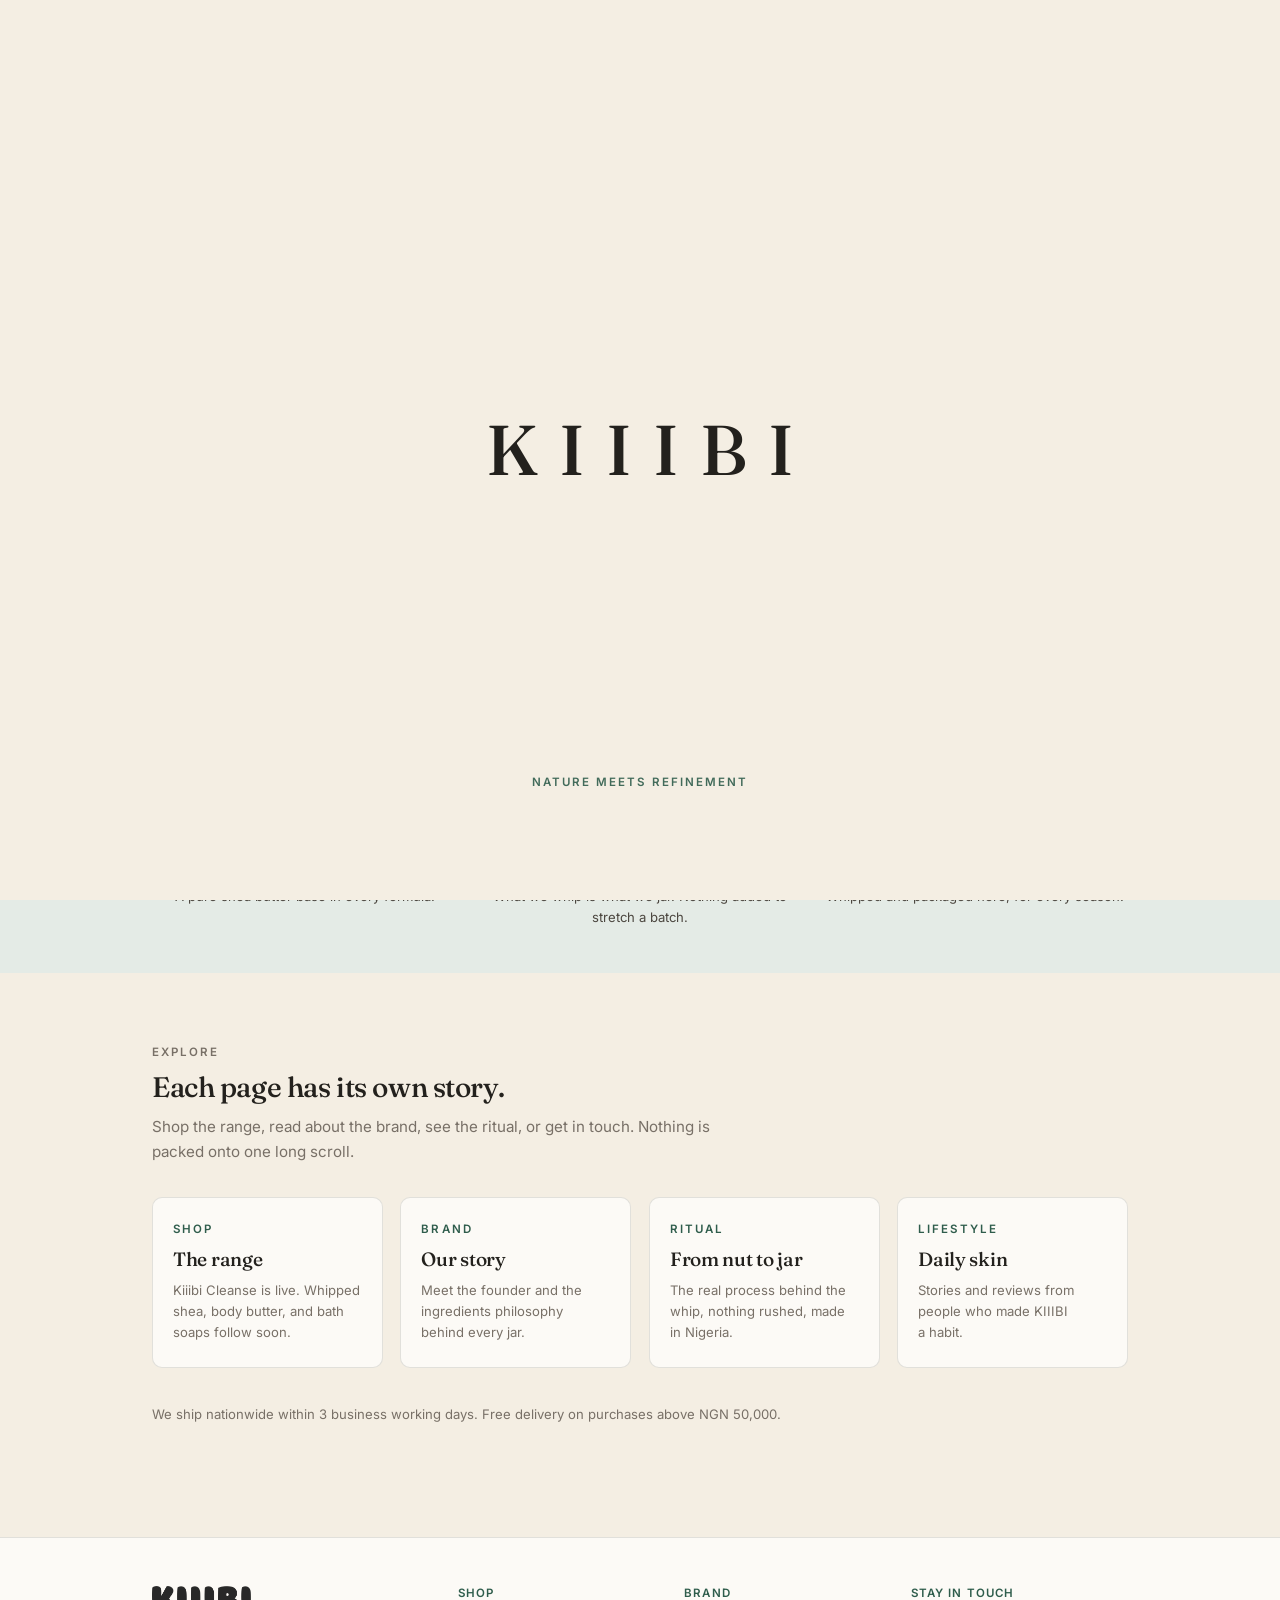
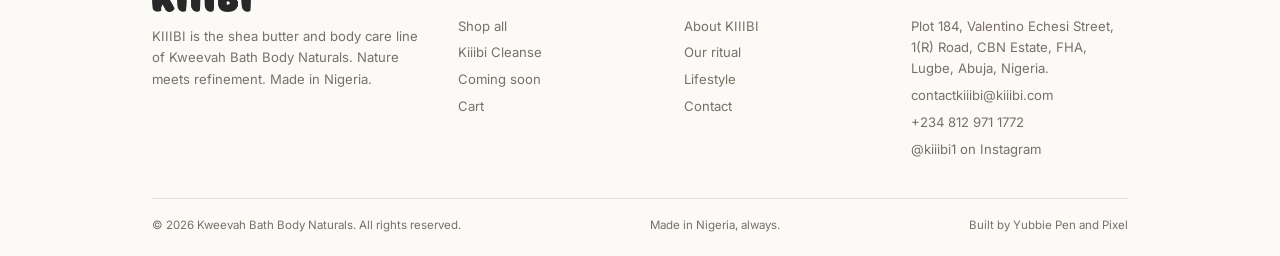
==== commit 8863acb1: "Restore brand landing page and fix mobile nav" ====
--- a/index.html
+++ b/index.html
@@ -3,21 +3,22 @@
 <head>
 <meta charset="UTF-8">
 <meta name="viewport" content="width=device-width, initial-scale=1.0">
-<title>KIIIBI | Whipped shea and Kiiibi Cleanse, made in Nigeria</title>
-<meta name="description" content="KIIIBI by Kweevah Bath Body Naturals. Kiiibi Cleanse black cream wash is available now. Whipped shea butter and body care, made in Nigeria.">
+<title>KIIIBI | Shea butter and body care, made in Nigeria</title>
+<meta name="description" content="KIIIBI by Kweevah Bath Body Naturals. Shea butter and body care whipped properly in Nigeria. Real shea, no fillers, cruelty free, made for every season.">
 <meta property="og:type" content="website">
-<meta property="og:title" content="KIIIBI | Kiiibi Cleanse black cream wash">
-<meta property="og:description" content="A rich, creamy lather that cleanses without stripping. Crafted in Nigeria with plantain peel ash, palm kernel oil, and shea butter.">
-<meta property="og:image" content="assets/og-cleanse.jpg">
+<meta property="og:title" content="KIIIBI | Shea butter and body care, made in Nigeria">
+<meta property="og:description" content="Shea butter and body care whipped properly in Nigeria. Real shea, no fillers, cruelty free, made for every season.">
+<meta property="og:image" content="assets/og-brand.jpg">
 <meta name="twitter:card" content="summary_large_image">
-<meta name="twitter:image" content="assets/og-cleanse.jpg">
+<meta name="twitter:image" content="assets/og-brand.jpg">
 <meta name="theme-color" content="#F4EEE3">
-<link rel="preload" as="image" href="assets/hero-cleanse.webp" type="image/webp">
+<link rel="preload" as="image" href="assets/cleanse.jpeg">
 <link rel="icon" href="assets/favicon.png">
 <link rel="preconnect" href="https://fonts.googleapis.com">
 <link rel="preconnect" href="https://fonts.gstatic.com" crossorigin>
-<link href="https://fonts.googleapis.com/css2?family=Fraunces:ital,opsz,wght@0,9..144,400;0,9..144,500;0,9..144,600;1,9..144,400&family=Inter:wght@400;500;600;700&display=swap" rel="stylesheet">
-<link rel="stylesheet" href="css/site.css?v=2">
+<link href="https://fonts.googleapis.com/css2?family=Fraunces:opsz,wght@9..144,400;9..144,500;9..144,600&family=Inter:wght@400;500;600;700&display=swap" rel="stylesheet">
+<link rel="stylesheet" href="css/site.css?v=8">
+<style>@media(max-width:900px){nav.primary{visibility:hidden;opacity:0;pointer-events:none}nav.primary.open{visibility:visible;opacity:1;pointer-events:auto}}</style>
 <noscript><style>#introSplash{display:none}</style></noscript>
 </head>
 <body>
@@ -34,19 +35,20 @@
 <a class="skip" href="#top">Skip to content</a>
 <header class="site">
 <div class="wrap">
-<a class="brandmark" href="index.html"><img src="assets/logo.jpeg" alt="KIIIBI"></a>
+<a class="brandmark" href="index.html"><img src="assets/logo.png" alt="KIIIBI"></a>
 <nav class="primary" id="primaryNav">
 <div class="nav-drop">
 <button type="button">Shop <svg viewBox="0 0 24 24"><path d="M6 9l6 6 6-6"/></svg></button>
 <div class="menu">
+<a href="products.html" data-page="products.html">Shop all <span>Every KIIIBI product</span></a>
 <a href="product.html" data-page="product.html">Kiiibi Cleanse <span>Black cream wash, available now</span></a>
-<a href="products.html" data-page="products.html">The range <span>Coming soon collection</span></a>
+<a href="products.html#coming-soon" data-page="products.html">Shea and body care <span>Coming soon</span></a>
 </div>
 </div>
 <div class="nav-drop">
 <button type="button">Brand <svg viewBox="0 0 24 24"><path d="M6 9l6 6 6-6"/></svg></button>
 <div class="menu">
-<a href="about.html" data-page="about.html">About <span>The founder and our ethos</span></a>
+<a href="about.html" data-page="about.html">About KIIIBI <span>Who we are and what we make</span></a>
 <a href="ritual.html" data-page="ritual.html">Our ritual <span>From nut to jar</span></a>
 <a href="lifestyle.html" data-page="lifestyle.html">Lifestyle <span>Stories and reviews</span></a>
 </div>
@@ -64,93 +66,69 @@
 </header>
 
 <main id="top">
-<section class="hero">
-<div class="hero-media" aria-hidden="true">
-<picture>
-<source srcset="assets/hero-cleanse.webp" type="image/webp">
-<img src="assets/hero-cleanse.jpg" alt="" width="1800" height="1013" fetchpriority="high" decoding="async">
-</picture>
+<section class="home-about" id="about">
+<div class="wrap">
+<div class="home-about-copy">
+<p class="eyebrow">About KIIIBI</p>
+<h1>Shea butter and body care, whipped properly in Nigeria.</h1>
+<p class="lead">KIIIBI is the shea butter and body care line of Kweevah Bath Body Naturals. We make real shea, whipped and cured with care, with no fillers and no shortcuts. Made in Nigeria for every season, Harmattan included.</p>
+<p class="lead">Skin does better on fewer, better ingredients. Everything we make begins as raw shea butter and stays that way. Whipped, cured, and jarred in small batches by hand.</p>
+<div class="hero-actions">
+<a class="btn btn-primary" href="about.html">Read our story</a>
+<a class="btn btn-ghost" href="products.html">Shop the range</a>
 </div>
-<div class="hero-scrim" aria-hidden="true"></div>
-<div class="wrap hero-inner">
-<div class="hero-copy">
-<p class="eyebrow">Now available</p>
-<h1>Kiiibi Cleanse. Black cream wash, properly made.</h1>
-<p class="lead">A rich, creamy lather that cleanses thoroughly without leaving skin dry or stripped. Crafted in Nigeria with plantain peel ash, palm kernel oil, shea butter, and nourishing botanicals. Nature meets refinement.</p>
-<div class="hero-actions">
-<a class="btn btn-primary" href="product.html">Shop Cleanse</a>
-<a class="btn btn-ghost" href="products.html">See the range</a>
 </div>
-<div class="hero-stats">
-<div><span class="dot"></span>200g NGN 11,300</div>
-<div><span class="dot"></span>250g NGN 12,650</div>
-<div><span class="dot"></span>Made in Nigeria</div>
-</div>
+<div class="home-about-visual">
+<img src="assets/cleanse.jpeg" alt="Kiiibi Cleanse black cream wash, available now" width="1092" height="1024" fetchpriority="high" decoding="async">
 </div>
 </div>
 </section>
 
 <div class="marquee" aria-hidden="true">
 <div class="marquee-track">
-<span>Nature meets refinement · Made in Nigeria · Plantain peel ash · Palm kernel oil · Shea butter · Creamy lather · Clean comfortable skin · Nature meets refinement · Made in Nigeria · Plantain peel ash · Palm kernel oil · Shea butter · Creamy lather · Clean comfortable skin ·</span>
-<span>Nature meets refinement · Made in Nigeria · Plantain peel ash · Palm kernel oil · Shea butter · Creamy lather · Clean comfortable skin · Nature meets refinement · Made in Nigeria · Plantain peel ash · Palm kernel oil · Shea butter · Creamy lather · Clean comfortable skin ·</span>
+<span>Nature meets refinement &middot; Free delivery on purchases above 50k &middot; Nature meets refinement &middot; Free delivery on purchases above 50k &middot;</span>
+<span>Nature meets refinement &middot; Free delivery on purchases above 50k &middot; Nature meets refinement &middot; Free delivery on purchases above 50k &middot;</span>
 </div>
 </div>
 
-<div class="stats-band">
+<div class="brand-band">
 <div class="wrap">
-<div><span class="num">2</span><p>Sizes ready to ship: 200g and 250g</p></div>
-<div><span class="num">0</span><p>Fillers. What we make is what you get.</p></div>
-<div><span class="num">48h</span><p>We pack and ship within two days of payment.</p></div>
+<div><span class="num">Real shea</span><p>A pure shea butter base in every formula.</p></div>
+<div><span class="num">No fillers</span><p>What we whip is what we jar. Nothing added to stretch a batch.</p></div>
+<div><span class="num">Nigeria</span><p>Whipped and packaged here, for every season.</p></div>
 </div>
 </div>
 
-<section class="featured">
-<div class="wrap">
-<div class="featured-visual">
-<img src="assets/cleanse.jpeg" alt="Kiiibi Cleanse black cream wash jar">
-</div>
-<div>
-<p class="eyebrow">The launch product</p>
-<h2>Kiiibi Cleanse, black cream wash.</h2>
-<p class="lead" style="margin:1rem 0 0">Every great skincare ritual begins with a gentle cleanse. Kiiibi Cleanse creates a rich, creamy lather that rinses clean, comfortable, and refreshed. Two sizes. One formula.</p>
-<div class="price-row">
-<div class="price-chip"><div class="size">200g</div><div class="amt">NGN 11,300</div></div>
-<div class="price-chip"><div class="size">250g</div><div class="amt">NGN 12,650</div></div>
-</div>
-<a class="btn btn-primary" href="product.html">Choose your size</a>
-</div>
-</div>
-</section>
-
-<section class="catalog">
+<section class="home-paths">
 <div class="wrap">
 <div class="section-head">
-<p class="eyebrow">Shop</p>
-<h2>Available now.</h2>
-<p>Kiiibi Cleanse is live. Add a size to cart, check out, and pay with Paystack.</p>
+<p class="eyebrow">Explore</p>
+<h2>Each page has its own story.</h2>
+<p>Shop the range, read about the brand, see the ritual, or get in touch. Nothing is packed onto one long scroll.</p>
 </div>
-<div class="product-grid" id="liveGrid"></div>
-<div class="section-head" style="margin-top:4rem">
-<p class="eyebrow">Coming soon</p>
-<h2>The rest of the range.</h2>
-<p>Whipped shea, body butter, and bath soaps. Photographed and ready. Not for sale yet.</p>
+<div class="path-grid">
+<a class="path-card" href="products.html">
+<span class="eyebrow">Shop</span>
+<h3>The range</h3>
+<p>Kiiibi Cleanse is live. Whipped shea, body butter, and bath soaps follow soon.</p>
+</a>
+<a class="path-card" href="about.html">
+<span class="eyebrow">Brand</span>
+<h3>Our story</h3>
+<p>Meet the founder and the ingredients philosophy behind every jar.</p>
+</a>
+<a class="path-card" href="ritual.html">
+<span class="eyebrow">Ritual</span>
+<h3>From nut to jar</h3>
+<p>The real process behind the whip, nothing rushed, made in Nigeria.</p>
+</a>
+<a class="path-card" href="lifestyle.html">
+<span class="eyebrow">Lifestyle</span>
+<h3>Daily skin</h3>
+<p>Stories and reviews from people who made KIIIBI a habit.</p>
+</a>
 </div>
-<div class="product-grid" id="soonGrid"></div>
-</div>
-</section>
-
-<section class="featured" style="padding-top:0">
-<div class="wrap">
-<div>
-<p class="eyebrow">Our ritual</p>
-<h2>From nut to jar, nothing is rushed.</h2>
-<p class="lead" style="margin:1rem 0 1.6rem">Every batch of KIIIBI starts as a raw shea nut and ends as a jar on your shelf. See the process behind the whip.</p>
-<a class="btn btn-ghost" href="ritual.html">See the ritual</a>
-</div>
-<div class="featured-visual">
-<img src="assets/shea-range.jpg" alt="KIIIBI shea butter range, coming soon">
-</div>
+<p class="home-ship note">We ship nationwide within 3 business working days. Free delivery on purchases above NGN 50,000.</p>
 </div>
 </section>
 </main>
@@ -159,18 +137,19 @@
 <div class="wrap">
 <div class="footer-grid">
 <div class="footer-brand">
-<img class="footer-logo" src="assets/logo.jpeg" alt="KIIIBI">
-<p>KIIIBI is the body care line of Kweevah Bath Body Naturals. Nature meets refinement. Made in Nigeria.</p>
+<img class="footer-logo" src="assets/logo.png" alt="KIIIBI">
+<p>KIIIBI is the shea butter and body care line of Kweevah Bath Body Naturals. Nature meets refinement. Made in Nigeria.</p>
 </div>
 <nav class="footer-col">
 <h5>Shop</h5>
+<a href="products.html">Shop all</a>
 <a href="product.html">Kiiibi Cleanse</a>
-<a href="products.html">Coming soon range</a>
+<a href="products.html#coming-soon">Coming soon</a>
 <a href="cart.html">Cart</a>
 </nav>
 <nav class="footer-col">
 <h5>Brand</h5>
-<a href="about.html">About</a>
+<a href="about.html">About KIIIBI</a>
 <a href="ritual.html">Our ritual</a>
 <a href="lifestyle.html">Lifestyle</a>
 <a href="contact.html">Contact</a>
@@ -186,7 +165,7 @@
 <div class="footer-bottom">
 <span>&copy; 2026 Kweevah Bath Body Naturals. All rights reserved.</span>
 <span>Made in Nigeria, always.</span>
-<a href="https://wa.me/2347032352158?text=Hi%20Yubbie%2C%20I%20saw%20the%20KIIIBI%20website%20and%20I%27d%20like%20to%20talk%20about%20a%20website%20too" target="_blank" rel="noopener">Built by Yubbie Pen and Pixel</a>
+<a href="https://wa.me/2347032352158" target="_blank" rel="noopener">Built by Yubbie Pen and Pixel</a>
 </div>
 </div>
 </footer>
@@ -195,6 +174,6 @@
 </a>
 <script src="js/config.js"></script>
 <script src="js/site.js"></script>
-<script>setTimeout(function(){var s=document.getElementById('introSplash');if(s&&!s.dataset.done){s.dataset.done='1';s.classList.add('fade-out');setTimeout(function(){if(s.parentNode)s.parentNode.removeChild(s);document.body.classList.remove('splash-lock');},700);}},9000);</script>
+<script>setTimeout(function(){var s=document.getElementById('introSplash');if(s&&!s.dataset.done){s.dataset.done='1';s.classList.add('fade-out');setTimeout(function(){if(s.parentNode)s.parentNode.removeChild(s);document.body.classList.remove('splash-lock');},600);}},8500);</script>
 </body>
 </html>
--- a/css/site.css
+++ b/css/site.css
@@ -1,68 +1,59 @@
 /* =========================================================
    KIIIBI design system
-   Two-font discipline:
-   - Fraunces  = display only (h1-h3, hero, pull quotes, splash, large numerals)
-   - Inter     = everything functional (body, nav, buttons, forms, prices, labels)
-   One modular type scale, 4 tracking steps, 3 leading steps.
+   Minimal, brand first. Light and airy only, no dark blocks.
+   Fonts: Fraunces (display) + Inter (text).
    ========================================================= */
 
 :root{
-  /* color */
-  --bone:#F4EEE3;
-  --bone-2:#EAE1D0;
-  --paper:#FBF8F2;
-  --umber:#2A160D;
-  --umber-2:#3B2416;
-  --ink:#241407;
-  --muted:#6B5344;
-  --amber:#A5713D;
-  --amber-deep:#8A5A2E;
-  --moss:#5C6A48;
-  --moss-deep:#3F4A32;
-  --brass:#BE9A62;
-  --line:rgba(42,22,13,.14);
-  --line-strong:rgba(42,22,13,.22);
-  --line-light:rgba(244,238,227,.22);
+  /* colour, light minimal */
+  --bone:#F4EEE3;        /* primary site colour, matches logo */
+  --bone-2:#ECE5D8;
+  --paper:#FCFAF6;
+  --ink:#23211D;         /* neutral near black, not brown */
+  --ink-soft:#4B463F;
+  --muted:#787067;
+  --green:#2F5D4C;       /* deep evergreen, brand accent */
+  --green-deep:#24483B;
+  --green-soft:#E4EBE6;
+  --brass:#B9965E;
+  --line:rgba(35,33,29,.12);
+  --line-strong:rgba(35,33,29,.2);
   --danger:#9B1C1C;
 
-  /* type families */
   --font-display:Fraunces,Georgia,"Times New Roman",serif;
   --font-text:Inter,system-ui,-apple-system,"Segoe UI",sans-serif;
 
-  /* type scale */
-  --text-2xs:.6875rem;   /* 11 badges, counts */
-  --text-xs:.75rem;      /* 12 eyebrows, micro labels, meta */
-  --text-sm:.875rem;     /* 14 nav, captions, form labels */
-  --text-base:1rem;      /* 16 body */
-  --text-md:1.125rem;    /* 18 card titles, subheads */
-  --text-lg:1.375rem;    /* 22 section h3, summary */
-  --text-xl:1.75rem;     /* 28 */
-  --text-2xl:2.25rem;    /* 36 editorial numerals */
-
-  /* fluid display */
-  --display-hero:clamp(2.6rem,5.2vw,4.25rem);
-  --display-1:clamp(2.05rem,3.9vw,3.25rem);   /* page h1, pdp h1 */
-  --display-2:clamp(1.75rem,3.1vw,2.6rem);    /* section h2 */
-  --display-3:clamp(1.4rem,3vw,2.1rem);       /* pull quotes */
-
-  /* leading */
-  --leading-tight:1.08;
-  --leading-snug:1.3;
-  --leading-normal:1.6;
-
-  /* tracking */
-  --tracking-tight:-.02em;
-  --tracking-label:.12em;
-  --tracking-marquee:.18em;
-  --tracking-eyebrow:.22em;
-
-  /* layout */
-  --shadow:0 28px 60px -28px rgba(42,22,13,.38);
-  --shadow-sm:0 12px 28px -16px rgba(42,22,13,.28);
-  --radius:4px;
-  --header:78px;
-  --max:1240px;
+  /* type scale, deliberately compact */
+  --text-2xs:.66rem;
+  --text-xs:.72rem;
+  --text-sm:.82rem;
+  --text-base:.95rem;
+  --text-md:1.04rem;
+  --text-lg:1.2rem;
+  --text-xl:1.5rem;
+  --text-2xl:1.9rem;
+
+  --display-hero:clamp(1.95rem,3.4vw,2.9rem);
+  --display-1:clamp(1.65rem,2.7vw,2.3rem);
+  --display-2:clamp(1.4rem,2.2vw,1.85rem);
+  --display-3:clamp(1.12rem,1.8vw,1.45rem);
+
+  --leading-tight:1.14;
+  --leading-snug:1.34;
+  --leading-normal:1.62;
+
+  --tracking-tight:-.015em;
+  --tracking-label:.1em;
+  --tracking-marquee:.16em;
+  --tracking-eyebrow:.18em;
+
+  --shadow:0 22px 50px -30px rgba(35,33,29,.34);
+  --shadow-sm:0 10px 24px -16px rgba(35,33,29,.24);
+  --radius:6px;
+  --header:70px;
+  --max:1120px;
   --ease:cubic-bezier(.2,.8,.2,1);
+  --pad-x:clamp(1.4rem,6.5vw,4.5rem);
 }
 
 *{margin:0;padding:0;box-sizing:border-box}
@@ -74,7 +65,7 @@
 }
 button,a,.size-pick,.icon-btn{touch-action:manipulation}
 button{cursor:pointer}
-:focus-visible{outline:2px solid var(--amber);outline-offset:3px}
+:focus-visible{outline:2px solid var(--green);outline-offset:3px}
 
 body{
   background:var(--bone);
@@ -92,13 +83,12 @@
 ul{list-style:none}
 button,input,select,textarea{font-family:inherit;font-size:inherit}
 
-/* Display type: serif, display only. Base sizes for every level. */
 h1,h2,h3,h4{
   font-family:var(--font-display);
   font-weight:500;
   line-height:var(--leading-tight);
   letter-spacing:var(--tracking-tight);
-  color:var(--umber);
+  color:var(--ink);
   text-wrap:balance;
 }
 h1{font-size:var(--display-1)}
@@ -108,377 +98,407 @@
 h5{font-family:var(--font-text);font-weight:600;line-height:var(--leading-snug);font-size:var(--text-base)}
 p{text-wrap:pretty}
 
-.lead{font-size:var(--text-md);color:var(--muted);max-width:40em;line-height:1.55}
-
-.wrap{max-width:var(--max);margin:0 auto;padding:0 6vw}
-.em{color:var(--amber-deep)}
-.tnum{font-variant-numeric:tabular-nums}
+.wrap{max-width:var(--max);margin:0 auto;padding:0 var(--pad-x)}
+.lead{font-size:var(--text-md);color:var(--muted);max-width:40em;line-height:1.6}
 .muted{color:var(--muted)}
 .note{font-size:var(--text-sm);color:var(--muted)}
 .note-xs{font-size:var(--text-xs);color:var(--muted)}
-.label-moss{font-size:var(--text-xs);font-weight:600;letter-spacing:var(--tracking-label);text-transform:uppercase;color:var(--moss)}
-.pullquote{font-family:var(--font-display);font-weight:500;font-size:var(--display-3);line-height:var(--leading-snug);color:var(--umber)}
-
-/* Small uppercase label */
+.tnum{font-variant-numeric:tabular-nums}
+
+/* Small uppercase label, no leading dash */
 .eyebrow{
   font-family:var(--font-text);
   font-size:var(--text-xs);
   font-weight:600;
   letter-spacing:var(--tracking-eyebrow);
   text-transform:uppercase;
-  color:var(--amber-deep);
-  display:flex;align-items:center;gap:.65em;
-}
-.eyebrow::before{content:"";width:22px;height:1px;background:var(--amber-deep)}
-.center .eyebrow{justify-content:center}
-.center .eyebrow::before{display:none}
+  color:var(--green);
+}
+.center .eyebrow{display:block}
 
 .btn{
-  display:inline-flex;align-items:center;justify-content:center;gap:.55em;
-  padding:.95em 1.7em;min-height:48px;
+  display:inline-flex;align-items:center;justify-content:center;gap:.5em;
+  padding:.85em 1.6em;min-height:46px;
   font-family:var(--font-text);
-  font-size:var(--text-sm);font-weight:600;letter-spacing:.06em;text-transform:uppercase;
+  font-size:var(--text-sm);font-weight:600;letter-spacing:.05em;text-transform:uppercase;
   border-radius:var(--radius);border:1px solid transparent;background:transparent;color:inherit;
-  transition:transform .28s var(--ease), background .25s ease, color .25s ease, border-color .25s ease;
+  transition:transform .26s var(--ease), background .22s ease, color .22s ease, border-color .22s ease;
 }
 .btn:hover{transform:translateY(-2px)}
-.btn-primary{background:var(--umber);color:var(--paper)}
-.btn-primary:hover{background:var(--amber-deep)}
-.btn-ghost{border-color:var(--umber);color:var(--umber)}
-.btn-ghost:hover{background:var(--umber);color:var(--paper)}
-.btn-light{border-color:var(--line-light);color:var(--paper)}
-.btn-light:hover{background:var(--paper);color:var(--umber)}
-.btn-moss{background:var(--moss);color:var(--paper)}
-.btn-moss:hover{background:var(--moss-deep)}
+.btn-primary{background:var(--green);color:var(--paper)}
+.btn-primary:hover{background:var(--green-deep)}
+.btn-ghost{border-color:var(--ink);color:var(--ink)}
+.btn-ghost:hover{background:var(--ink);color:var(--paper)}
+.btn-soft{background:var(--paper);color:var(--ink);border-color:var(--line-strong)}
+.btn-soft:hover{border-color:var(--ink)}
 .btn[disabled]{opacity:.45;cursor:not-allowed;transform:none}
 
 /* ---------- Header / nav ---------- */
 header.site{
   position:fixed;top:0;left:0;right:0;z-index:80;
   height:var(--header);
-  background:rgba(244,238,227,.9);
-  backdrop-filter:blur(14px);
+  background:rgba(244,238,227,.94);
+  backdrop-filter:blur(12px);
   border-bottom:1px solid var(--line);
 }
-header.site .wrap{display:flex;align-items:center;justify-content:space-between;height:var(--header);gap:1.5rem}
+header.site .wrap{display:flex;align-items:center;justify-content:space-between;height:var(--header);gap:1.4rem}
 .brandmark{display:flex;align-items:center;flex-shrink:0}
-.brandmark img{height:42px;width:auto}
-nav.primary{display:flex;align-items:center;gap:2.2em}
+.brandmark img{height:30px;width:auto}
+nav.primary{display:flex;align-items:center;gap:2em}
 nav.primary > a, .nav-drop > button{
   font-family:var(--font-text);
   font-size:var(--text-sm);font-weight:500;letter-spacing:.01em;color:var(--ink);
-  background:none;border:none;padding:.4em 0;display:inline-flex;align-items:center;gap:.35em;
+  background:none;border:none;padding:.4em 0;display:inline-flex;align-items:center;gap:.3em;
   min-height:44px;
 }
-nav.primary > a:hover, .nav-drop > button:hover{color:var(--amber-deep)}
-nav.primary > a[aria-current="page"]{color:var(--amber-deep)}
+nav.primary > a:hover, .nav-drop > button:hover{color:var(--green)}
+nav.primary > a[aria-current="page"]{color:var(--green)}
 .nav-drop{position:relative}
-.nav-drop > button svg{width:12px;height:12px;stroke:currentColor;fill:none;stroke-width:2}
-.nav-drop .menu{
-  position:absolute;top:calc(100% + 10px);left:50%;transform:translateX(-50%) translateY(6px);
-  min-width:240px;background:var(--paper);border:1px solid var(--line);border-radius:8px;
-  box-shadow:var(--shadow);padding:.55rem;opacity:0;pointer-events:none;transition:opacity .2s ease, transform .2s ease;
-}
-.nav-drop:hover .menu, .nav-drop:focus-within .menu, .nav-drop.open .menu{
-  opacity:1;pointer-events:auto;transform:translateX(-50%) translateY(0);
-}
+.nav-drop > button svg{width:11px;height:11px;stroke:currentColor;fill:none;stroke-width:2}
 .nav-drop .menu a{
-  display:flex;flex-direction:column;gap:.1em;padding:.7rem .85rem;border-radius:6px;
+  display:flex;flex-direction:column;gap:.08em;padding:.65rem .8rem;border-radius:6px;
   font-family:var(--font-text);font-size:var(--text-sm);font-weight:500;
 }
 .nav-drop .menu a:hover{background:var(--bone-2)}
 .nav-drop .menu a span{font-size:var(--text-xs);font-weight:400;color:var(--muted)}
-.nav-actions{display:flex;align-items:center;gap:.35rem}
+@media (min-width:901px){
+  .nav-drop .menu{
+    position:absolute;top:calc(100% + 10px);left:50%;transform:translateX(-50%) translateY(6px);
+    min-width:230px;background:var(--paper);border:1px solid var(--line);border-radius:8px;
+    box-shadow:var(--shadow);padding:.5rem;opacity:0;pointer-events:none;transition:opacity .2s ease, transform .2s ease;
+  }
+  .nav-drop:hover .menu, .nav-drop:focus-within .menu{
+    opacity:1;pointer-events:auto;transform:translateX(-50%) translateY(0);
+  }
+}
+.nav-actions{display:flex;align-items:center;gap:.3rem}
 .icon-btn{
   width:44px;height:44px;display:inline-flex;align-items:center;justify-content:center;
-  background:none;border:none;position:relative;color:var(--umber);border-radius:50%;
-}
-.icon-btn:hover{background:rgba(42,22,13,.06)}
-.icon-btn svg{width:22px;height:22px;stroke:currentColor;fill:none;stroke-width:1.7}
+  background:none;border:none;position:relative;color:var(--ink);border-radius:50%;
+}
+.icon-btn:hover{background:rgba(35,33,29,.06)}
+.icon-btn svg{width:21px;height:21px;stroke:currentColor;fill:none;stroke-width:1.7}
 .cart-count{
-  position:absolute;top:6px;right:4px;min-width:16px;height:16px;padding:0 4px;border-radius:99px;
-  background:var(--umber);color:var(--paper);font-size:var(--text-2xs);font-weight:700;
+  position:absolute;top:7px;right:5px;min-width:15px;height:15px;padding:0 4px;border-radius:99px;
+  background:var(--green);color:#fff;font-size:var(--text-2xs);font-weight:700;
   font-variant-numeric:tabular-nums;display:none;align-items:center;justify-content:center;
 }
 .cart-count.show{display:flex}
 .nav-toggle{display:none;flex-direction:column;gap:5px;background:none;border:none;padding:10px;min-width:44px;min-height:44px}
-.nav-toggle span{width:20px;height:1.5px;background:var(--umber);display:block}
-
+.nav-toggle span{width:20px;height:1.5px;background:var(--ink);display:block}
+
+/* mobile nav: hidden by default, shown with .open */
 @media (max-width:900px){
   nav.primary{
-    position:fixed;top:var(--header);left:0;right:0;
+    position:fixed;top:var(--header);left:0;right:0;bottom:0;
+    width:100%;max-width:100%;
     height:calc(100vh - var(--header));height:calc(100dvh - var(--header));
-    background:var(--bone);
+    background:#F4EEE3;
     flex-direction:column;align-items:stretch;justify-content:flex-start;
-    padding:1.4rem 6vw 3rem;gap:0;overflow:auto;z-index:70;
-    visibility:hidden;opacity:0;pointer-events:none;transform:translateY(-10px);
-    transition:opacity .28s ease, transform .28s var(--ease), visibility .28s;
+    padding:1.3rem var(--pad-x) 3rem;gap:0;overflow-x:hidden;overflow-y:auto;z-index:70;
+    visibility:hidden;opacity:0;pointer-events:none;transform:none;
+    transition:opacity .26s ease, visibility .26s;
   }
-  nav.primary.open{visibility:visible;opacity:1;pointer-events:auto;transform:none}
+  nav.primary.open{visibility:visible;opacity:1;pointer-events:auto}
+  body.nav-open{overflow:hidden}
   nav.primary > a, .nav-drop > button{
     font-family:var(--font-text);font-size:var(--text-md);font-weight:500;
-    min-height:56px;justify-content:space-between;
+    min-height:54px;justify-content:space-between;width:100%;
   }
+  .nav-drop{width:100%}
   .nav-drop .menu{
-    position:static;transform:none;opacity:1;pointer-events:auto;box-shadow:none;
-    display:none;min-width:0;background:transparent;border:0;padding:.2rem 0 .8rem 0;
+    position:static;left:auto;top:auto;transform:none;opacity:1;pointer-events:auto;
+    box-shadow:none;display:none;min-width:0;width:100%;max-width:100%;
+    background:transparent;border:0;padding:.2rem 0 .7rem .2rem;
   }
-  .nav-drop.open .menu{display:block}
+  .nav-drop.open .menu{display:block;transform:none}
   .nav-drop .menu a{font-size:var(--text-base)}
   .nav-toggle{display:flex}
 }
 
 /* ---------- Page scaffolding ---------- */
 main{padding-top:var(--header)}
-.page-intro{padding:4.5rem 0 2.2rem}
-.page-intro h1{font-size:var(--display-1);margin:.4em 0 .45em;max-width:15em}
+.page-intro{padding:4.2rem 0 2.2rem}
+.page-intro h1{margin:.35em 0 .5em;max-width:16em}
 .page-intro .lead{max-width:38em}
-.section-head{margin-bottom:2.4rem;max-width:40em}
+.section-head{margin-bottom:2rem;max-width:40em}
 .section-head.center{margin-left:auto;margin-right:auto;text-align:center}
-.section-head h2{font-size:var(--display-2);margin:.35em 0 .5em}
+.section-head h2{margin:.3em 0 .45em}
 .section-head p{color:var(--muted)}
 
-/* ---------- Hero ---------- */
-.hero{position:relative;display:flex;align-items:center;min-height:min(92vh,840px);overflow:hidden;isolation:isolate;background:var(--bone)}
-.hero-media{position:absolute;inset:0;z-index:-2}
-.hero-media img{width:100%;height:100%;object-fit:cover;object-position:62% 48%}
-.hero-scrim{
-  position:absolute;inset:0;z-index:-1;pointer-events:none;
-  background:linear-gradient(90deg,rgba(244,238,227,.99) 0%,rgba(244,238,227,.95) 24%,rgba(244,238,227,.66) 46%,rgba(244,238,227,.16) 70%,rgba(244,238,227,0) 86%);
-}
-.hero-inner{width:100%;padding-top:4rem;padding-bottom:4.5rem}
-.hero-copy{max-width:600px}
-.hero-copy h1{font-size:var(--display-hero);margin:.4em 0 .5em}
-.hero-copy .lead{max-width:34em;margin-bottom:2em}
-.hero-actions{display:flex;gap:.8em;flex-wrap:wrap;margin-bottom:2.2em}
-.hero-stats{display:flex;gap:1.8em;flex-wrap:wrap;padding-top:1.5em;border-top:1px solid var(--line)}
-.hero-stats div{font-size:var(--text-xs);font-weight:500;letter-spacing:.02em;color:var(--muted);display:flex;align-items:center;gap:.5em}
-.hero-stats .dot{width:6px;height:6px;border-radius:50%;background:var(--moss)}
+/* ---------- Hero (brand first, cleanse jar) ---------- */
+.hero{background:var(--bone);padding:2.4rem 0 3.2rem}
+.hero .wrap{display:grid;grid-template-columns:1.05fr .95fr;gap:4.5vw;align-items:center}
+.hero-copy h1{font-size:var(--display-hero);margin:.35em 0 .45em}
+.hero-copy .lead{margin-bottom:1.6em;max-width:30em}
+.hero-actions{display:flex;gap:.7em;flex-wrap:wrap;margin-bottom:1.6em}
+.hero-stats{display:flex;gap:1.4em;flex-wrap:wrap;padding-top:1.2em;border-top:1px solid var(--line)}
+.hero-stats div{font-size:var(--text-xs);font-weight:500;color:var(--muted);display:flex;align-items:center;gap:.5em}
+.hero-stats .dot{width:5px;height:5px;border-radius:50%;background:var(--green)}
+.hero-visual{border-radius:10px;overflow:hidden;background:var(--bone-2);box-shadow:var(--shadow)}
+.hero-visual img{width:100%;height:auto;aspect-ratio:4/5;object-fit:cover}
 
 /* ---------- Intro splash ---------- */
-#introSplash{position:fixed;inset:0;z-index:500;background:var(--bone);display:flex;align-items:center;justify-content:center;cursor:pointer;transition:opacity .7s ease}
+#introSplash{position:fixed;inset:0;z-index:500;background:var(--bone);display:flex;align-items:center;justify-content:center;cursor:pointer;transition:opacity .6s ease;padding:clamp(2.4rem,10vh,7rem) clamp(1.6rem,8vw,6rem)}
 #introSplash.fade-out{opacity:0;pointer-events:none}
 body.splash-lock{overflow:hidden;height:100vh;height:100dvh}
-.splash-stage{position:absolute;inset:0;display:flex;align-items:center;justify-content:center;padding:8vw;opacity:0;transition:opacity .6s ease;pointer-events:none}
+.splash-stage{position:absolute;inset:0;display:flex;align-items:center;justify-content:center;padding:clamp(2.4rem,10vh,7rem) clamp(1.6rem,8vw,6rem);opacity:0;transition:opacity .55s ease;pointer-events:none}
 .splash-stage.active{opacity:1}
-.splash-mark{font-family:var(--font-display);font-weight:500;color:var(--umber);font-size:clamp(2.2rem,9vw,6rem);letter-spacing:.34em;padding-left:.34em;display:flex}
-.splash-letter{display:inline-block;opacity:0;transform:translateY(20px);transition:opacity .6s var(--ease),transform .6s var(--ease);transition-delay:calc(var(--i,0)*.11s)}
+.splash-mark{font-family:var(--font-display);font-weight:500;color:var(--ink);font-size:clamp(1.9rem,7vw,4.4rem);letter-spacing:.3em;padding-left:.3em;display:flex}
+.splash-letter{display:inline-block;opacity:0;transform:translateY(16px);transition:opacity .5s var(--ease),transform .5s var(--ease);transition-delay:calc(var(--i,0)*.1s)}
 .splash-stage.active .splash-letter{opacity:1;transform:none}
-.splash-sub{position:absolute;left:0;right:0;bottom:9vh;text-align:center;font-size:var(--text-xs);font-weight:600;letter-spacing:var(--tracking-eyebrow);text-transform:uppercase;color:var(--amber-deep);opacity:0;transition:opacity .9s ease .5s}
-.splash-stage-text.active .splash-sub{opacity:.85}
+.splash-sub{position:absolute;left:0;right:0;bottom:clamp(3.2rem,12vh,7rem);text-align:center;font-size:var(--text-xs);font-weight:600;letter-spacing:var(--tracking-eyebrow);text-transform:uppercase;color:var(--green);opacity:0;transition:opacity .8s ease .4s;padding:0 clamp(1.6rem,8vw,6rem)}
+.splash-stage-text.active .splash-sub{opacity:.9}
 .splash-stage-writeup{padding:0}
-.writeup-line{position:absolute;inset:0;display:flex;align-items:center;justify-content:center;padding:0 8vw;opacity:0;transform:translateY(16px);transition:opacity .8s ease,transform .8s ease}
+.writeup-line{position:absolute;inset:0;display:flex;align-items:center;justify-content:center;padding:clamp(2.4rem,10vh,7rem) clamp(1.6rem,8vw,6rem);opacity:0;transform:translateY(14px);transition:opacity .7s ease,transform .7s ease}
 .writeup-line.active{opacity:1;transform:none}
-.writeup-line p{max-width:24em;text-align:center;font-family:var(--font-display);font-weight:500;color:var(--umber);font-size:var(--display-3);line-height:var(--leading-snug)}
+.writeup-line p{max-width:22em;text-align:center;font-family:var(--font-display);font-weight:500;color:var(--ink);font-size:var(--display-3);line-height:var(--leading-snug)}
 @media (prefers-reduced-motion:reduce){
   .splash-letter,.splash-sub{transition:none;opacity:1;transform:none}
   .writeup-line{transition:none}
 }
 
 /* ---------- Marquee ---------- */
-.marquee{overflow:hidden;border-top:1px solid var(--line);border-bottom:1px solid var(--line);background:var(--paper);padding:.9rem 0}
-.marquee-track{display:flex;gap:2.4rem;white-space:nowrap;animation:marquee 32s linear infinite;font-size:var(--text-xs);font-weight:600;letter-spacing:var(--tracking-marquee);text-transform:uppercase;color:var(--amber-deep)}
+.marquee{overflow:hidden;border-top:1px solid var(--line);border-bottom:1px solid var(--line);background:var(--paper);padding:.8rem 0}
+.marquee-track{display:flex;gap:3rem;white-space:nowrap;animation:marquee 30s linear infinite;font-size:var(--text-xs);font-weight:600;letter-spacing:var(--tracking-marquee);text-transform:uppercase;color:var(--green)}
 @keyframes marquee{from{transform:translateX(0)}to{transform:translateX(-50%)}}
 
-/* ---------- Stats band ---------- */
-.stats-band{background:var(--umber);color:var(--paper);padding:2.4rem 0}
-.stats-band .wrap{display:grid;grid-template-columns:repeat(3,1fr);gap:1.5rem;text-align:center}
-.stats-band .num{font-family:var(--font-display);font-weight:500;font-size:var(--text-2xl);font-variant-numeric:tabular-nums;display:block;margin-bottom:.2em}
-.stats-band p{font-size:var(--text-sm);opacity:.78}
-
-/* ---------- Featured ---------- */
-.featured{padding:5.5rem 0;background:var(--paper)}
-.featured .wrap{display:grid;grid-template-columns:1fr 1fr;gap:5vw;align-items:center}
-.featured-visual{border-radius:10px;overflow:hidden;box-shadow:var(--shadow);background:var(--bone-2)}
-.featured-visual img{width:100%;height:auto}
-.price-row{display:flex;gap:1.2rem;margin:1.4rem 0 1.8rem;flex-wrap:wrap}
-.price-chip{border:1px solid var(--line);padding:.85rem 1.1rem;border-radius:8px;min-width:140px;background:var(--bone)}
-.price-chip .size{font-size:var(--text-xs);font-weight:600;letter-spacing:var(--tracking-label);text-transform:uppercase;color:var(--muted)}
-.price-chip .amt{font-family:var(--font-text);font-weight:600;font-size:var(--text-lg);font-variant-numeric:tabular-nums;color:var(--umber)}
+/* ---------- Brand statement band (light) ---------- */
+.brand-band{background:var(--green-soft);padding:2.8rem 0}
+.brand-band .wrap{display:grid;grid-template-columns:repeat(3,1fr);gap:1.8rem;text-align:center}
+.brand-band .num{font-family:var(--font-display);font-weight:500;font-size:var(--text-xl);font-variant-numeric:tabular-nums;color:var(--green-deep);display:block;margin-bottom:.15em}
+.brand-band p{font-size:var(--text-sm);color:var(--ink-soft)}
+
+/* ---------- Home: About first, then doors to other pages ---------- */
+.home-about{background:var(--bone);padding:4.6rem 0 4.2rem}
+.home-about .wrap{display:grid;grid-template-columns:1.05fr .95fr;gap:5vw;align-items:center}
+.home-about h1{font-size:var(--display-hero);margin:.4em 0 .55em}
+.home-about .lead{margin-bottom:1.1em;max-width:34em}
+.home-about .hero-actions{margin-top:1.8em}
+.home-about-visual{border-radius:10px;overflow:hidden;background:var(--bone-2);box-shadow:var(--shadow)}
+.home-about-visual img{width:100%;height:auto;aspect-ratio:4/5;object-fit:cover}
+
+.home-paths{padding:4.4rem 0 5rem}
+.path-grid{display:grid;grid-template-columns:repeat(4,minmax(0,1fr));gap:1.1rem}
+.path-card{
+  display:flex;flex-direction:column;gap:.45rem;
+  background:var(--paper);border:1px solid var(--line);border-radius:10px;
+  padding:1.4rem 1.25rem 1.5rem;min-height:100%;
+  transition:transform .26s var(--ease), box-shadow .26s ease, border-color .22s ease;
+}
+.path-card:hover{transform:translateY(-3px);box-shadow:var(--shadow-sm);border-color:var(--line-strong)}
+.path-card h3{font-size:var(--text-lg);margin:.15em 0 .1em}
+.path-card p{font-size:var(--text-sm);color:var(--muted)}
+.home-ship{margin-top:2.2rem}
+
+/* ---------- Story / about blocks ---------- */
+.split{padding:4rem 0}
+.split.alt{background:var(--paper)}
+.split .wrap{display:grid;grid-template-columns:1fr 1fr;gap:4.5vw;align-items:center}
+.split .visual{border-radius:10px;overflow:hidden;background:var(--bone-2);box-shadow:var(--shadow-sm)}
+.split .visual img{width:100%;height:auto}
+.split h2{margin:.3em 0 .5em}
+.split .lead{margin-bottom:1.2em}
+.ethos-points{margin:1.2rem 0 1.6rem;display:grid;gap:.6rem}
+.ethos-points li{display:flex;gap:.6rem;font-size:var(--text-sm);color:var(--ink-soft)}
+.ethos-points svg{width:16px;height:16px;stroke:var(--green);flex-shrink:0;margin-top:3px}
 
 /* ---------- Catalog ---------- */
-.catalog{padding:5rem 0}
-.product-grid{display:grid;grid-template-columns:repeat(3,minmax(0,1fr));gap:1.4rem}
+.catalog{padding:3.6rem 0}
+.product-grid{display:grid;grid-template-columns:repeat(3,minmax(0,1fr));gap:1.2rem}
 .product-card{
   background:var(--paper);border:1px solid var(--line);border-radius:10px;overflow:hidden;
-  display:flex;flex-direction:column;transition:transform .35s var(--ease), box-shadow .35s ease;
+  display:flex;flex-direction:column;transition:transform .32s var(--ease), box-shadow .32s ease;
 }
 .product-card:hover{transform:translateY(-4px);box-shadow:var(--shadow-sm)}
 .product-card .thumb{position:relative;aspect-ratio:1;background:var(--bone-2);overflow:hidden}
 .product-card .thumb img{width:100%;height:100%;object-fit:cover}
 .soon-badge,.live-badge{
-  position:absolute;top:12px;left:12px;padding:.4em .7em;border-radius:99px;
+  position:absolute;top:10px;left:10px;padding:.35em .65em;border-radius:99px;
   font-size:var(--text-2xs);font-weight:600;letter-spacing:var(--tracking-label);text-transform:uppercase;
 }
-.soon-badge{background:rgba(251,248,242,.92);color:var(--umber)}
-.live-badge{background:var(--moss);color:#fff}
-.product-card .body{padding:1.15rem 1.2rem 1.3rem;display:flex;flex-direction:column;flex:1}
-.product-card .tag{font-size:var(--text-xs);font-weight:600;letter-spacing:var(--tracking-label);text-transform:uppercase;color:var(--amber-deep);margin-bottom:.35em}
-.product-card h3{font-size:var(--text-md);margin-bottom:.35em}
-.product-card .desc{font-size:var(--text-sm);color:var(--muted);flex:1;margin-bottom:1rem}
-.product-card .meta{display:flex;justify-content:space-between;align-items:baseline;gap:.6em;font-size:var(--text-sm)}
-.product-card .price{font-family:var(--font-text);font-weight:600;font-variant-numeric:tabular-nums;color:var(--amber-deep)}
-.soon-card{opacity:.92}
+.soon-badge{background:rgba(252,250,246,.94);color:var(--ink-soft)}
+.live-badge{background:var(--green);color:#fff}
+.product-card .body{padding:1rem 1.05rem 1.15rem;display:flex;flex-direction:column;flex:1}
+.product-card .tag{font-size:var(--text-xs);font-weight:600;letter-spacing:var(--tracking-label);text-transform:uppercase;color:var(--green);margin-bottom:.3em}
+.product-card h3{font-size:var(--text-md);margin-bottom:.3em}
+.product-card .desc{font-size:var(--text-sm);color:var(--muted);flex:1;margin-bottom:.9rem}
+.product-card .meta{display:flex;justify-content:space-between;align-items:baseline;gap:.5em;font-size:var(--text-sm)}
+.product-card .price{font-weight:600;font-variant-numeric:tabular-nums;color:var(--ink)}
 .soon-card .thumb img{filter:saturate(.85)}
+.price-row{display:flex;gap:1rem;margin:1.2rem 0 1.5rem;flex-wrap:wrap}
+.price-chip{border:1px solid var(--line);padding:.7rem 1rem;border-radius:8px;min-width:130px;background:var(--bone)}
+.price-chip .size{font-size:var(--text-xs);font-weight:600;letter-spacing:var(--tracking-label);text-transform:uppercase;color:var(--muted)}
+.price-chip .amt{font-weight:600;font-size:var(--text-lg);font-variant-numeric:tabular-nums;color:var(--ink)}
 
 /* ---------- Product detail ---------- */
-.pdp{padding:3rem 0 5rem}
-.pdp-grid{display:grid;grid-template-columns:1.05fr .95fr;gap:4.5vw;align-items:start}
+.pdp{padding:2.6rem 0 4rem}
+.pdp-grid{display:grid;grid-template-columns:1.05fr .95fr;gap:4vw;align-items:start}
 .pdp-media{border-radius:12px;overflow:hidden;background:var(--bone-2);box-shadow:var(--shadow)}
 .pdp-media img{width:100%}
-.pdp-copy h1{font-size:var(--display-1);margin:.25em 0 .4em}
-.pdp-copy .lead{margin-bottom:1.6em}
-.size-picks{display:flex;gap:.7rem;margin:1.1rem 0 1.4rem;flex-wrap:wrap}
+.pdp-copy h1{margin:.2em 0 .35em}
+.pdp-copy .lead{margin-bottom:1.4em}
+.size-picks{display:flex;gap:.6rem;margin:1rem 0 1.2rem;flex-wrap:wrap}
 .size-pick{
-  flex:1;min-width:130px;border:1px solid var(--line);background:var(--paper);border-radius:8px;
-  padding:1rem;text-align:left;min-height:72px;
-}
-.size-pick.active{border-color:var(--umber);box-shadow:0 0 0 1px var(--umber)}
+  flex:1;min-width:120px;border:1px solid var(--line);background:var(--paper);border-radius:8px;
+  padding:.85rem;text-align:left;min-height:66px;
+}
+.size-pick.active{border-color:var(--green);box-shadow:0 0 0 1px var(--green)}
 .size-pick .sz{font-size:var(--text-xs);font-weight:600;letter-spacing:var(--tracking-label);text-transform:uppercase;color:var(--muted)}
-.size-pick .pr{font-family:var(--font-text);font-weight:600;font-size:var(--text-lg);font-variant-numeric:tabular-nums}
-.qty-row{display:flex;align-items:center;gap:1rem;flex-wrap:wrap;margin:0 0 1.4rem}
+.size-pick .pr{font-weight:600;font-size:var(--text-lg);font-variant-numeric:tabular-nums}
+.qty-row{display:flex;align-items:center;gap:1rem;flex-wrap:wrap;margin:0 0 1.2rem}
 .qty{display:inline-flex;align-items:center;border:1px solid var(--line);border-radius:8px;overflow:hidden;background:var(--paper)}
-.qty button{width:44px;height:44px;border:0;background:transparent;font-size:var(--text-md)}
+.qty button{width:44px;height:44px;border:0;background:transparent;font-size:var(--text-md);color:var(--ink)}
 .qty span{min-width:2.2em;text-align:center;font-weight:600;font-variant-numeric:tabular-nums}
-.benefits{margin:1.6rem 0 0;display:grid;gap:.7rem}
-.benefits li{display:flex;gap:.7rem;font-size:var(--text-sm);color:var(--muted)}
-.benefits svg{width:18px;height:18px;stroke:var(--moss);flex-shrink:0;margin-top:2px}
+.benefits{margin:1.4rem 0 0;display:grid;gap:.6rem}
+.benefits li{display:flex;gap:.6rem;font-size:var(--text-sm);color:var(--ink-soft)}
+.benefits svg{width:16px;height:16px;stroke:var(--green);flex-shrink:0;margin-top:3px}
 
 /* ---------- Cart ---------- */
-.cart-layout{display:grid;grid-template-columns:1.4fr .8fr;gap:2rem;padding:2.5rem 0 5rem;align-items:start}
-.cart-list{background:var(--paper);border:1px solid var(--line);border-radius:12px;padding:1.2rem}
-.cart-item{display:grid;grid-template-columns:88px 1fr auto;gap:1rem;padding:1rem 0;border-bottom:1px solid var(--line);align-items:center}
+.cart-layout{display:grid;grid-template-columns:1.4fr .8fr;gap:1.6rem;padding:2rem var(--pad-x) 4.4rem;align-items:start}
+.cart-list{background:var(--paper);border:1px solid var(--line);border-radius:12px;padding:1rem}
+.cart-item{display:grid;grid-template-columns:80px 1fr auto;gap:.9rem;padding:.9rem 0;border-bottom:1px solid var(--line);align-items:center}
 .cart-item:last-child{border-bottom:0}
-.cart-item img{width:88px;height:88px;object-fit:cover;border-radius:8px;background:var(--bone-2)}
+.cart-item img{width:80px;height:80px;object-fit:cover;border-radius:8px;background:var(--bone-2)}
 .cart-item h3{font-size:var(--text-md)}
-.cart-item .muted{font-size:var(--text-sm);color:var(--muted)}
-.line-price{font-family:var(--font-text);font-weight:600;font-size:var(--text-base);font-variant-numeric:tabular-nums}
-.remove{background:none;border:0;color:var(--muted);font-size:var(--text-sm);text-decoration:underline;margin-top:.4rem;min-height:32px}
-.summary{background:var(--paper);border:1px solid var(--line);border-radius:12px;padding:1.4rem 1.5rem;position:sticky;top:calc(var(--header) + 16px)}
-.summary h2{font-size:var(--text-lg);margin-bottom:1rem}
-.row{display:flex;justify-content:space-between;margin:.55rem 0;font-size:var(--text-sm)}
-.row.total{border-top:1px solid var(--line);padding-top:1rem;margin-top:1rem;font-size:var(--text-base)}
-.row.total span:last-child{font-family:var(--font-text);font-weight:600;font-size:var(--text-xl);font-variant-numeric:tabular-nums}
-.empty{text-align:center;padding:4.5rem 1rem;color:var(--muted)}
-.empty h2{margin:.6rem 0 .4rem}
+.cart-item .muted{font-size:var(--text-sm)}
+.line-price{font-weight:600;font-size:var(--text-base);font-variant-numeric:tabular-nums}
+.remove{background:none;border:0;color:var(--muted);font-size:var(--text-sm);text-decoration:underline;margin-top:.35rem;min-height:32px}
+.summary{background:var(--paper);border:1px solid var(--line);border-radius:12px;padding:1.2rem 1.3rem;position:sticky;top:calc(var(--header) + 16px)}
+.summary h2{font-size:var(--text-lg);margin-bottom:.9rem}
+.row{display:flex;justify-content:space-between;margin:.5rem 0;font-size:var(--text-sm)}
+.row.total{border-top:1px solid var(--line);padding-top:.9rem;margin-top:.9rem;font-size:var(--text-base)}
+.row.total span:last-child{font-weight:600;font-size:var(--text-lg);font-variant-numeric:tabular-nums}
+.empty{text-align:center;padding:3.6rem 1rem;color:var(--muted)}
+.empty h2{margin:.5rem 0 .35rem}
 
 /* ---------- Checkout ---------- */
-.checkout{padding:2.4rem 0 5rem;display:grid;grid-template-columns:1.2fr .8fr;gap:2rem;align-items:start}
-.form-card,.summary{background:var(--paper);border:1px solid var(--line);border-radius:12px;padding:1.5rem}
-.form-grid{display:grid;grid-template-columns:1fr 1fr;gap:1rem}
-.field{display:flex;flex-direction:column;gap:.35rem}
+.checkout{padding:2rem var(--pad-x) 4.4rem;display:grid;grid-template-columns:1.2fr .8fr;gap:1.6rem;align-items:start}
+.form-card,.summary{background:var(--paper);border:1px solid var(--line);border-radius:12px;padding:1.3rem}
+.form-grid{display:grid;grid-template-columns:1fr 1fr;gap:.9rem}
+.field{display:flex;flex-direction:column;gap:.3rem}
 .field.full{grid-column:1/-1}
-.field label{font-size:var(--text-sm);font-weight:600;letter-spacing:.01em}
-.req{color:var(--amber-deep)}
+.field label{font-size:var(--text-sm);font-weight:600}
+.req{color:var(--green)}
 .field input,.field select,.field textarea{
-  min-height:48px;border:1px solid var(--line-strong);border-radius:8px;padding:.7rem .85rem;background:#fff;font-size:var(--text-base);
-}
-.field textarea{min-height:96px;resize:vertical}
-.field input:focus,.field select:focus,.field textarea:focus{outline:2px solid var(--amber);outline-offset:1px}
+  min-height:46px;border:1px solid var(--line-strong);border-radius:8px;padding:.6rem .8rem;background:#fff;font-size:var(--text-base);color:var(--ink);
+}
+.field textarea{min-height:90px;resize:vertical}
+.field input:focus,.field select:focus,.field textarea:focus{outline:2px solid var(--green);outline-offset:1px}
 .err{color:var(--danger);font-size:var(--text-xs);display:none}
 .field.invalid input,.field.invalid select,.field.invalid textarea{border-color:var(--danger)}
 .field.invalid .err{display:block}
 
 /* ---------- Payment modal ---------- */
-.pay-modal{position:fixed;inset:0;background:rgba(20,10,4,.55);z-index:200;display:none;align-items:center;justify-content:center;padding:1.2rem}
+.pay-modal{position:fixed;inset:0;background:rgba(35,33,29,.5);z-index:200;display:none;align-items:center;justify-content:center;padding:1.2rem}
 .pay-modal.open{display:flex}
-.pay-box{background:#fff;width:min(420px,100%);border-radius:12px;overflow:hidden;box-shadow:var(--shadow)}
-.pay-head{background:#0BA4DB;color:#fff;padding:1rem 1.2rem;display:flex;justify-content:space-between;align-items:center}
-.pay-head strong{font-family:var(--font-text);font-size:var(--text-sm);letter-spacing:.04em}
-.pay-body{padding:1.2rem}
-.pay-amt{font-family:var(--font-text);font-weight:600;font-size:var(--text-2xl);font-variant-numeric:tabular-nums;margin:.2rem 0 1rem}
+.pay-box{background:#fff;width:min(400px,100%);border-radius:12px;overflow:hidden;box-shadow:var(--shadow)}
+.pay-head{background:var(--green);color:#fff;padding:.9rem 1.1rem;display:flex;justify-content:space-between;align-items:center}
+.pay-head strong{font-size:var(--text-sm);letter-spacing:.04em}
+.pay-body{padding:1.1rem}
+.pay-amt{font-weight:600;font-size:var(--text-2xl);font-variant-numeric:tabular-nums;margin:.2rem 0 1rem}
 .toast{
-  position:fixed;bottom:24px;left:50%;transform:translateX(-50%) translateY(20px);background:var(--umber);color:var(--paper);
-  padding:.8rem 1.2rem;border-radius:8px;opacity:0;pointer-events:none;transition:.3s ease;z-index:120;font-size:var(--text-sm);
+  position:fixed;bottom:24px;left:50%;transform:translateX(-50%) translateY(20px);background:var(--ink);color:var(--paper);
+  padding:.75rem 1.1rem;border-radius:8px;opacity:0;pointer-events:none;transition:.3s ease;z-index:120;font-size:var(--text-sm);
 }
 .toast.show{opacity:1;transform:translateX(-50%) translateY(0)}
 
 /* ---------- Process ---------- */
-.process{padding:4.5rem 0 5.5rem}
-.process-grid{display:grid;grid-template-columns:repeat(5,minmax(0,1fr));gap:1rem}
-.stage{background:var(--paper);border:1px solid var(--line);border-radius:10px;padding:1.3rem 1.1rem}
-.stage .num{font-family:var(--font-display);font-weight:500;font-size:var(--text-xl);font-variant-numeric:tabular-nums;color:var(--brass)}
-.stage h4{margin:.55rem 0 .4rem;font-size:var(--text-md)}
+.process{padding:3.6rem 0 4.2rem}
+.process-grid{display:grid;grid-template-columns:repeat(5,minmax(0,1fr));gap:.9rem}
+.stage{background:var(--paper);border:1px solid var(--line);border-radius:10px;padding:1.1rem 1rem}
+.stage .num{font-family:var(--font-display);font-weight:500;font-size:var(--text-lg);font-variant-numeric:tabular-nums;color:var(--brass)}
+.stage h4{margin:.5rem 0 .35rem;font-size:var(--text-base)}
 .stage p{font-size:var(--text-sm);color:var(--muted)}
 
 /* ---------- Founder / ethos ---------- */
-.founder{padding:5rem 0;background:var(--paper)}
-.founder .wrap{display:grid;grid-template-columns:.85fr 1.15fr;gap:5vw;align-items:center}
-.founder .photo{border-radius:12px;overflow:hidden;box-shadow:var(--shadow)}
+.founder{padding:3.8rem 0;background:var(--paper)}
+.founder .wrap{display:grid;grid-template-columns:.8fr 1.2fr;gap:4.5vw;align-items:center}
+.founder .photo{border-radius:12px;overflow:hidden;box-shadow:var(--shadow-sm)}
 .founder .photo img{width:100%;height:auto}
-.founder .sig{margin:.8rem 0 1.2rem;color:var(--muted)}
-.founder .sig strong{display:block;font-family:var(--font-display);font-weight:500;font-size:var(--text-lg);color:var(--umber);font-style:normal}
-
-.ethos{padding:4.5rem 0 5.5rem}
-.ethos-list{display:grid;grid-template-columns:1fr 1fr;gap:1.2rem;max-width:860px;margin:0 auto}
-.ethos-item{display:flex;gap:.9rem;background:var(--paper);border:1px solid var(--line);border-radius:10px;padding:1.15rem}
-.ethos-item .mark{width:36px;height:36px;border-radius:50%;background:var(--bone-2);display:flex;align-items:center;justify-content:center;flex-shrink:0}
-.ethos-item svg{width:18px;height:18px;stroke:var(--moss)}
-.ethos-item h4{margin-bottom:.25rem;font-size:var(--text-base)}
+.founder .sig{margin:.6rem 0 1rem;color:var(--muted);font-size:var(--text-sm)}
+.founder .sig strong{display:block;font-family:var(--font-display);font-weight:500;font-size:var(--text-md);color:var(--ink)}
+
+.ethos{padding:3.6rem 0 4.2rem}
+.ethos-list{display:grid;grid-template-columns:1fr 1fr;gap:1rem;max-width:820px;margin:0 auto}
+.ethos-item{display:flex;gap:.8rem;background:var(--paper);border:1px solid var(--line);border-radius:10px;padding:1rem}
+.ethos-item .mark{width:32px;height:32px;border-radius:50%;background:var(--green-soft);display:flex;align-items:center;justify-content:center;flex-shrink:0}
+.ethos-item svg{width:16px;height:16px;stroke:var(--green)}
+.ethos-item h4{margin-bottom:.2rem;font-size:var(--text-base)}
 
 /* ---------- Reviews ---------- */
-.reviews{padding:4.5rem 0 5.5rem;background:var(--paper)}
-.review-grid{display:grid;grid-template-columns:repeat(2,minmax(0,1fr));gap:1.2rem}
-.review-card{border:1px solid var(--line);border-radius:10px;padding:1.4rem;background:var(--bone)}
-.stars{color:var(--brass);letter-spacing:var(--tracking-label);margin-bottom:.7rem}
-.review-card .quote{font-size:var(--text-base);margin-bottom:1rem}
+.reviews{padding:3.6rem 0 4.2rem;background:var(--paper)}
+.review-grid{display:grid;grid-template-columns:repeat(2,minmax(0,1fr));gap:1rem}
+.review-card{border:1px solid var(--line);border-radius:10px;padding:1.2rem;background:var(--bone)}
+.stars{color:var(--brass);letter-spacing:var(--tracking-label);margin-bottom:.6rem}
+.review-card .quote{font-size:var(--text-base);margin-bottom:.9rem}
 .who{font-size:var(--text-sm);color:var(--muted)}
-.who strong{display:block;color:var(--umber);font-weight:600}
+.who strong{display:block;color:var(--ink);font-weight:600}
+
+/* ---------- Featured quote strip ---------- */
+.featured{padding:2.6rem 0 3.4rem}
+.featured .wrap{display:grid;grid-template-columns:1.05fr .95fr;gap:4.5vw;align-items:center}
+.featured-visual{border-radius:10px;overflow:hidden;background:var(--bone-2);box-shadow:var(--shadow-sm)}
+.featured-visual img{width:100%;height:auto;aspect-ratio:4/3;object-fit:cover}
+.pullquote{font-family:var(--font-display);font-weight:500;font-size:var(--text-xl);line-height:var(--leading-snug);color:var(--ink);max-width:24em}
+.sig{font-size:var(--text-sm);color:var(--muted);margin-top:1rem}
+.sig strong{display:block;font-family:var(--font-text);font-size:var(--text-base);font-weight:600;color:var(--ink)}
 
 /* ---------- Contact ---------- */
-.contact-grid{display:grid;grid-template-columns:1fr 1fr;gap:2rem;padding:0 0 5rem}
-.contact-card{background:var(--paper);border:1px solid var(--line);border-radius:12px;padding:1.6rem}
-.contact-card h3{margin-bottom:.6rem;font-size:var(--text-lg)}
+.contact-grid{display:grid;grid-template-columns:1fr 1fr;gap:1.6rem;padding:0 var(--pad-x) 4.4rem}
+.contact-card{background:var(--paper);border:1px solid var(--line);border-radius:12px;padding:1.4rem}
+.contact-card h3{margin-bottom:.5rem}
 .contact-card p,.contact-card a{color:var(--muted)}
-.contact-card a{display:block;margin:.35rem 0;color:var(--umber)}
-
-/* ---------- Footer ---------- */
-footer{background:var(--umber);color:var(--paper);padding:3.4rem 0 1.4rem;margin-top:2rem}
-.footer-grid{display:grid;grid-template-columns:1.4fr 1fr 1fr 1.1fr;gap:2rem}
-.footer-logo{height:36px;width:auto;filter:brightness(10);margin-bottom:1rem}
-.footer-brand p{opacity:.78;font-size:var(--text-sm);max-width:28em}
-.footer-col h5{font-size:var(--text-xs);font-weight:600;letter-spacing:var(--tracking-label);text-transform:uppercase;margin-bottom:1rem;color:var(--brass)}
-.footer-col a,.footer-col p{display:block;opacity:.8;font-size:var(--text-sm);margin:.4rem 0}
-.footer-col a:hover{opacity:1}
+.contact-card a{display:block;margin:.3rem 0;color:var(--ink)}
+
+/* ---------- Footer (light) ---------- */
+footer{background:var(--paper);color:var(--ink);padding:3rem 0 1.3rem;margin-top:2rem;border-top:1px solid var(--line)}
+.footer-grid{display:grid;grid-template-columns:1.4fr 1fr 1fr 1.1fr;gap:1.8rem}
+.footer-logo{height:26px;width:auto;margin-bottom:.9rem}
+.footer-brand p{color:var(--muted);font-size:var(--text-sm);max-width:28em}
+.footer-col h5{font-size:var(--text-xs);font-weight:600;letter-spacing:var(--tracking-label);text-transform:uppercase;margin-bottom:.9rem;color:var(--green)}
+.footer-col a,.footer-col p{display:block;color:var(--muted);font-size:var(--text-sm);margin:.35rem 0}
+.footer-col a:hover{color:var(--ink)}
 .footer-bottom{
   display:flex;justify-content:space-between;gap:1rem;flex-wrap:wrap;
-  border-top:1px solid rgba(244,238,227,.14);margin-top:2.4rem;padding-top:1.2rem;font-size:var(--text-xs);opacity:.7;
+  border-top:1px solid var(--line);margin-top:2rem;padding-top:1.1rem;font-size:var(--text-xs);color:var(--muted);
 }
 
 /* ---------- Floating WhatsApp ---------- */
 .float-wa{
-  position:fixed;right:18px;bottom:calc(18px + env(safe-area-inset-bottom));z-index:60;background:#25D366;color:#fff;
-  width:56px;height:56px;border-radius:50%;display:flex;align-items:center;justify-content:center;box-shadow:var(--shadow);
-}
-.float-wa svg{width:26px;height:26px;fill:#fff}
+  position:fixed;right:16px;bottom:calc(16px + env(safe-area-inset-bottom));z-index:60;background:#25D366;color:#fff;
+  width:52px;height:52px;border-radius:50%;display:flex;align-items:center;justify-content:center;box-shadow:var(--shadow-sm);
+}
+.float-wa svg{width:24px;height:24px;fill:#fff}
 
 /* ---------- Utilities ---------- */
 .skip{position:absolute;left:-999px;top:auto}
-.skip:focus{left:12px;top:12px;background:var(--umber);color:#fff;padding:.6rem 1rem;z-index:200}
+.skip:focus{left:12px;top:12px;background:var(--ink);color:#fff;padding:.6rem 1rem;z-index:200}
 
 /* ---------- Responsive ---------- */
 @media (max-width:900px){
-  .featured .wrap,.pdp-grid,.cart-layout,.checkout,.founder .wrap,.contact-grid,.footer-grid{
+  .split .wrap,.hero .wrap,.home-about .wrap,.pdp-grid,.cart-layout,.checkout,.founder .wrap,.contact-grid,.footer-grid,.featured .wrap{
     grid-template-columns:1fr;
   }
-  .product-grid,.review-grid,.ethos-list,.stats-band .wrap{grid-template-columns:1fr 1fr}
+  .product-grid,.review-grid,.ethos-list,.brand-band .wrap,.path-grid{grid-template-columns:1fr 1fr}
   .process-grid{grid-template-columns:1fr 1fr}
-  .hero{display:flex;flex-direction:column;min-height:0;padding:0}
-  .hero-media{position:relative;inset:auto;order:2}
-  .hero-media img{height:auto;aspect-ratio:16/11;object-position:60% 52%}
-  .hero-scrim{display:none}
-  .hero-inner{order:1;padding:2.8rem 6vw 2rem}
-  .hero-copy{max-width:none}
+  .hero{padding:1.6rem 0 2.4rem}
+  .hero .wrap{gap:1.6rem}
+  .hero-visual img,.home-about-visual img{aspect-ratio:16/11}
+  .home-about{padding:2.6rem 0 2.8rem}
+  .home-paths{padding:3rem 0 3.6rem}
   .form-grid{grid-template-columns:1fr}
   .summary{position:static}
+  nav.primary{padding:1.3rem var(--pad-x) 3rem}
 }
 @media (max-width:620px){
-  :root{--display-hero:2.3rem}
-  .product-grid,.review-grid,.ethos-list,.stats-band .wrap,.process-grid{grid-template-columns:1fr}
-  .cart-item{grid-template-columns:72px 1fr}
+  :root{--display-hero:1.85rem;--display-1:1.6rem}
+  .product-grid,.review-grid,.ethos-list,.brand-band .wrap,.process-grid,.path-grid{grid-template-columns:1fr}
+  .cart-item{grid-template-columns:68px 1fr}
   .line-price{grid-column:2}
   .cart-item .remove{display:block;text-align:left;margin-top:.5rem}
-  .splash-mark{font-size:2.4rem;letter-spacing:.24em;padding-left:.24em}
+  .splash-mark{font-size:2rem;letter-spacing:.22em;padding-left:.22em}
   .splash-sub{font-size:var(--text-2xs);letter-spacing:var(--tracking-label)}
-  .hero-stats{gap:1rem 1.4em}
-}
+  .qty-row .note{flex-basis:100%}
+  .float-wa{width:48px;height:48px;right:14px;bottom:calc(14px + env(safe-area-inset-bottom))}
+}
